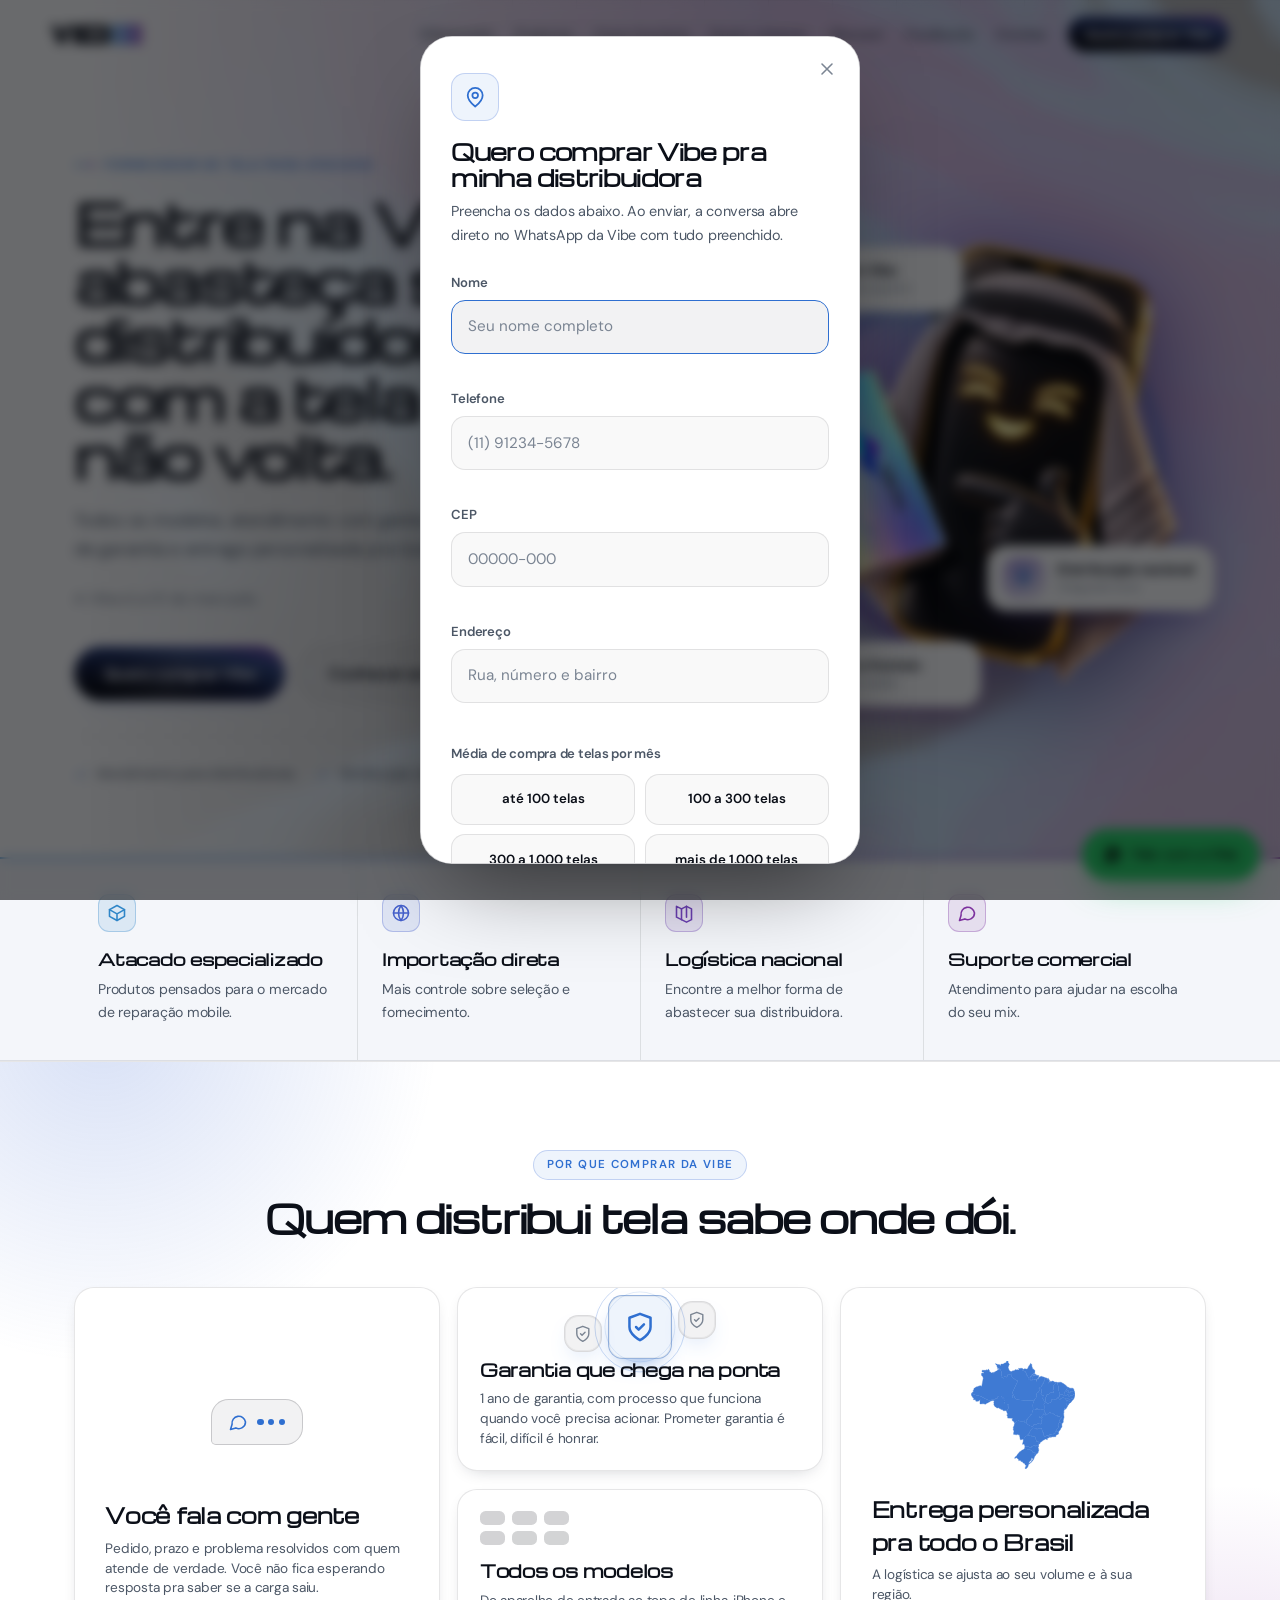
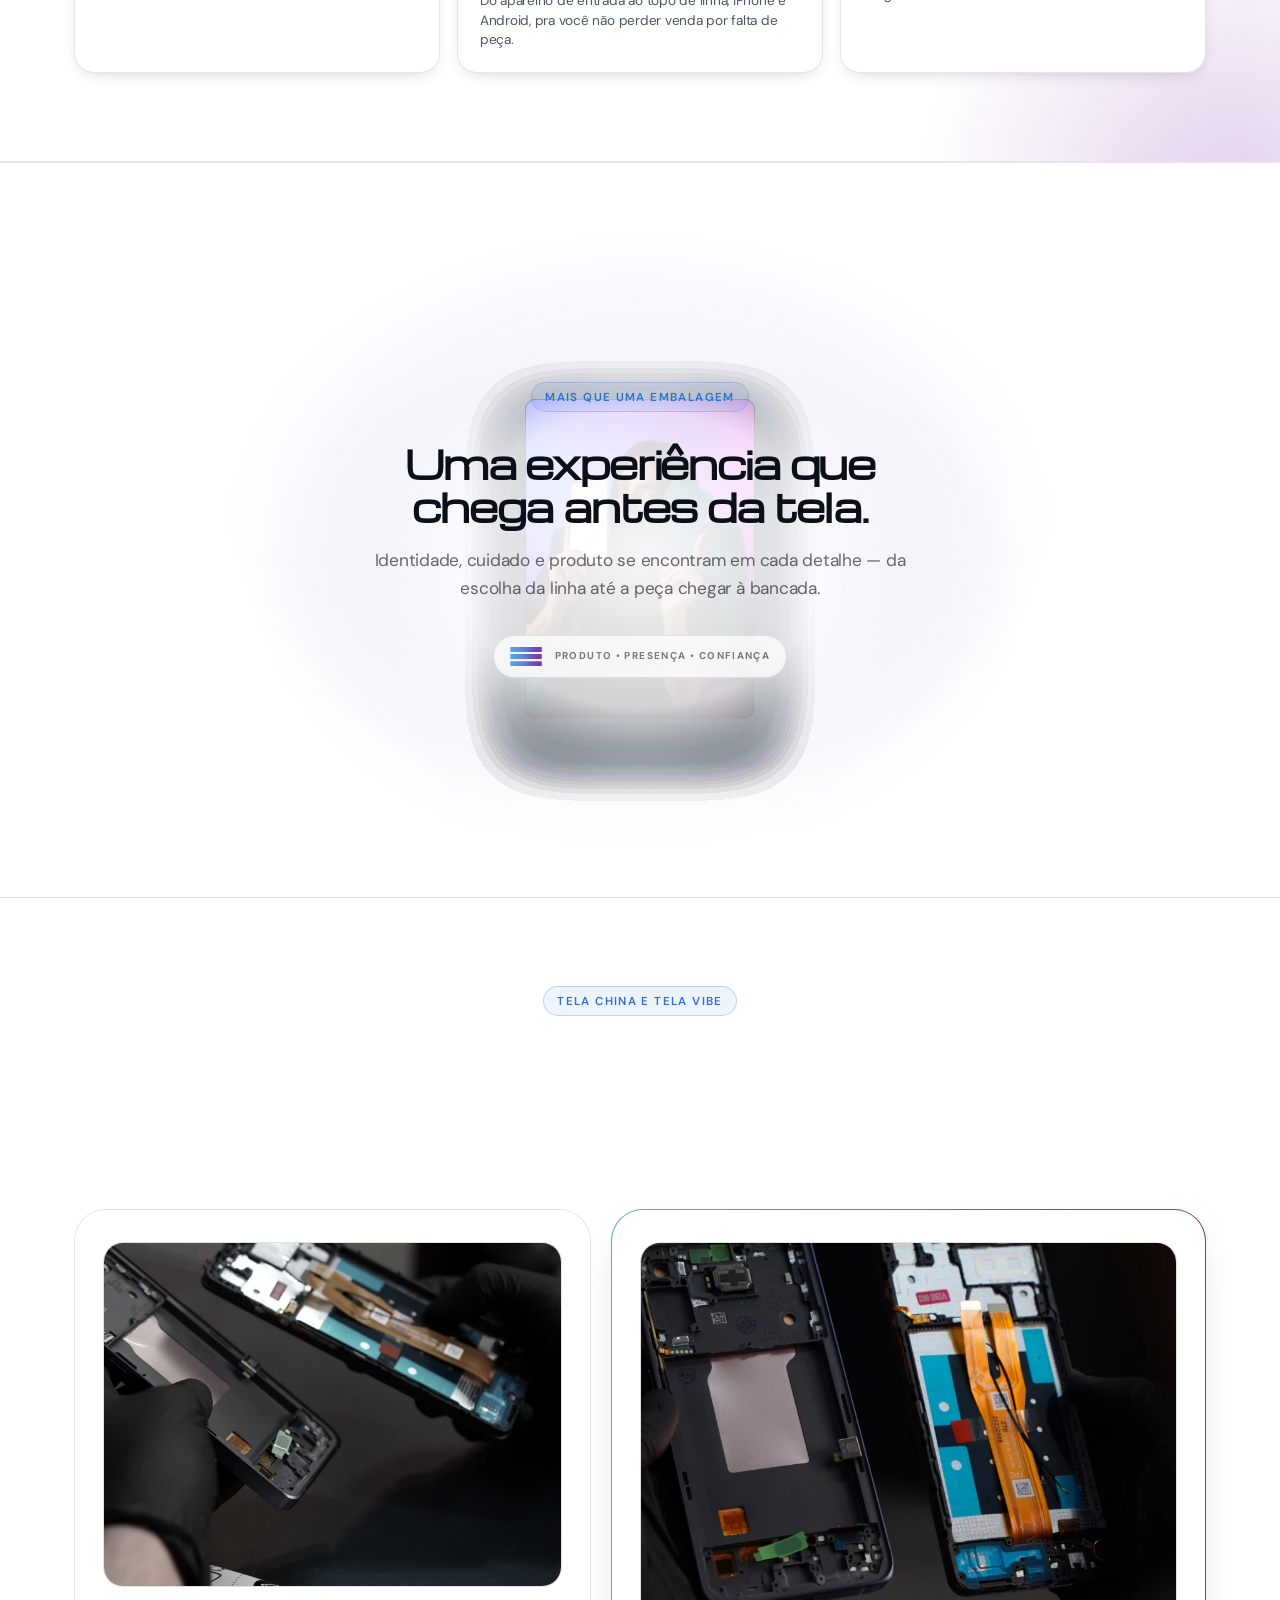
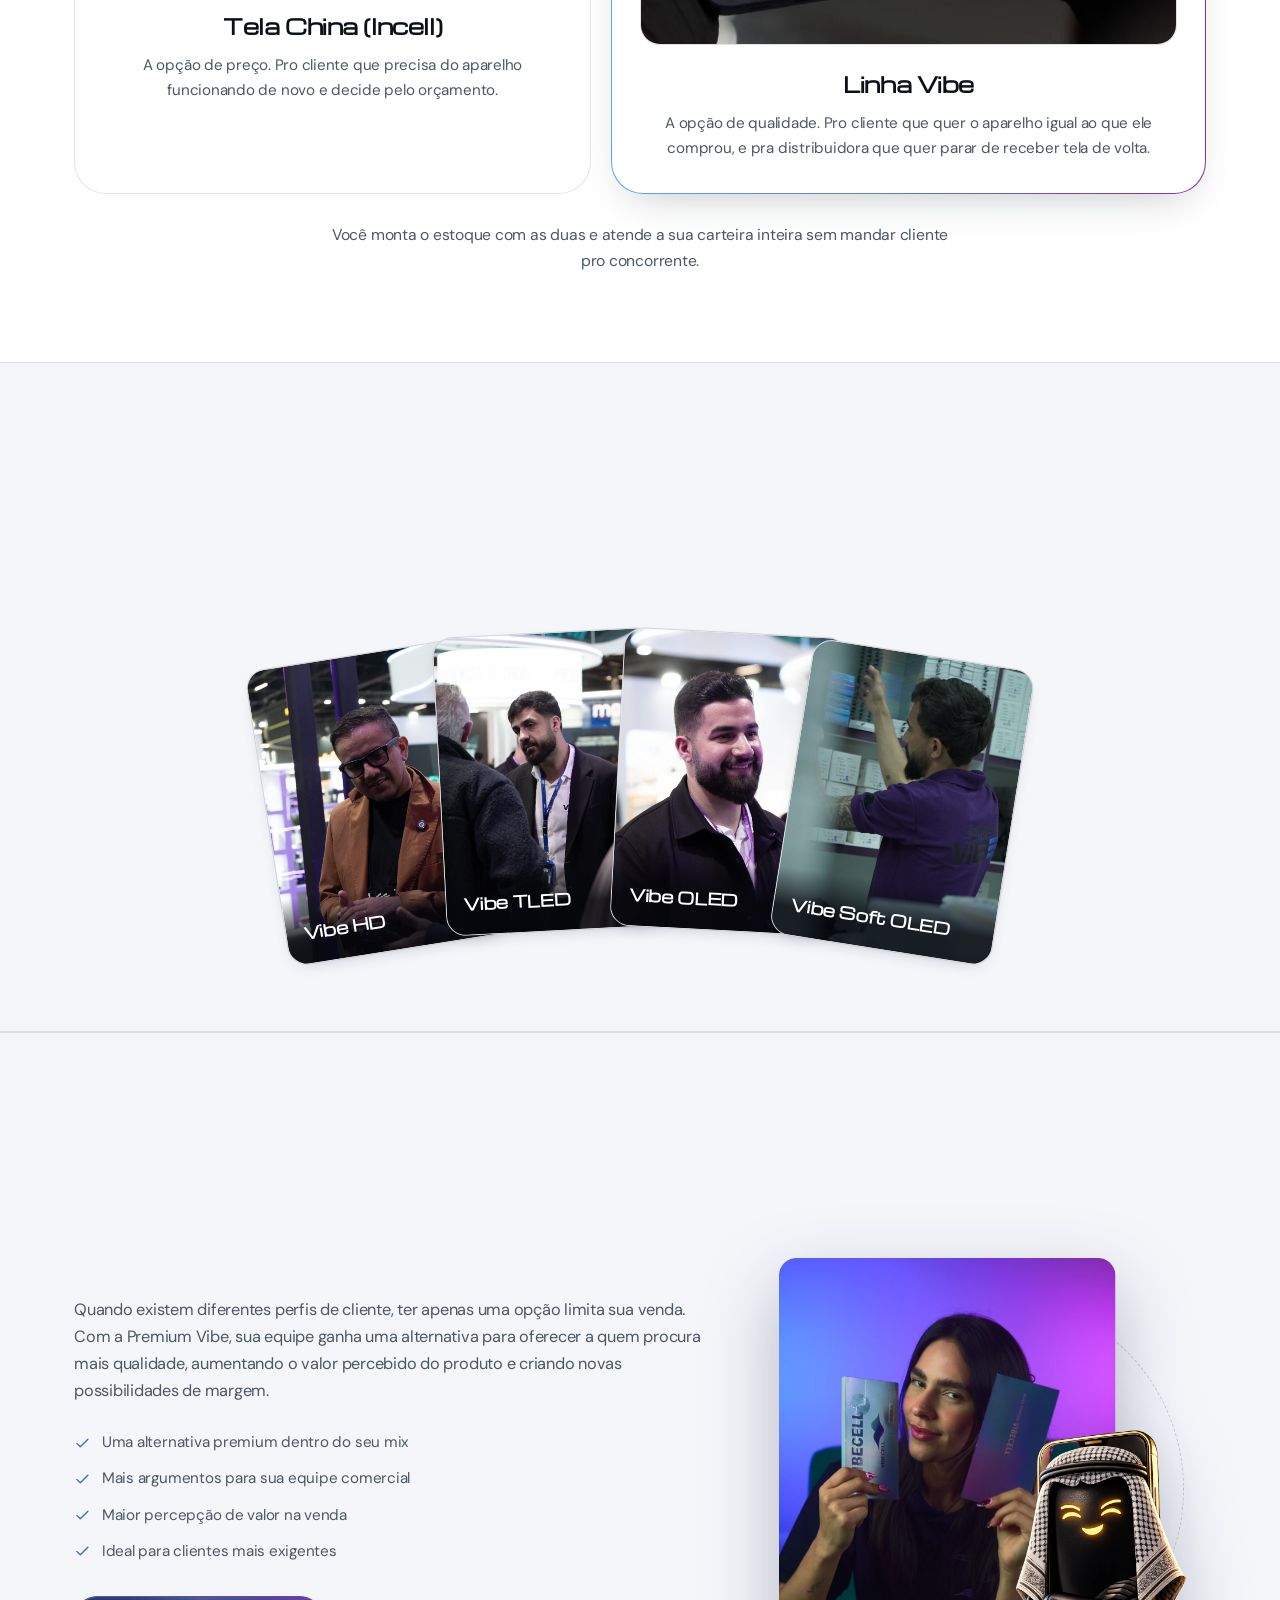
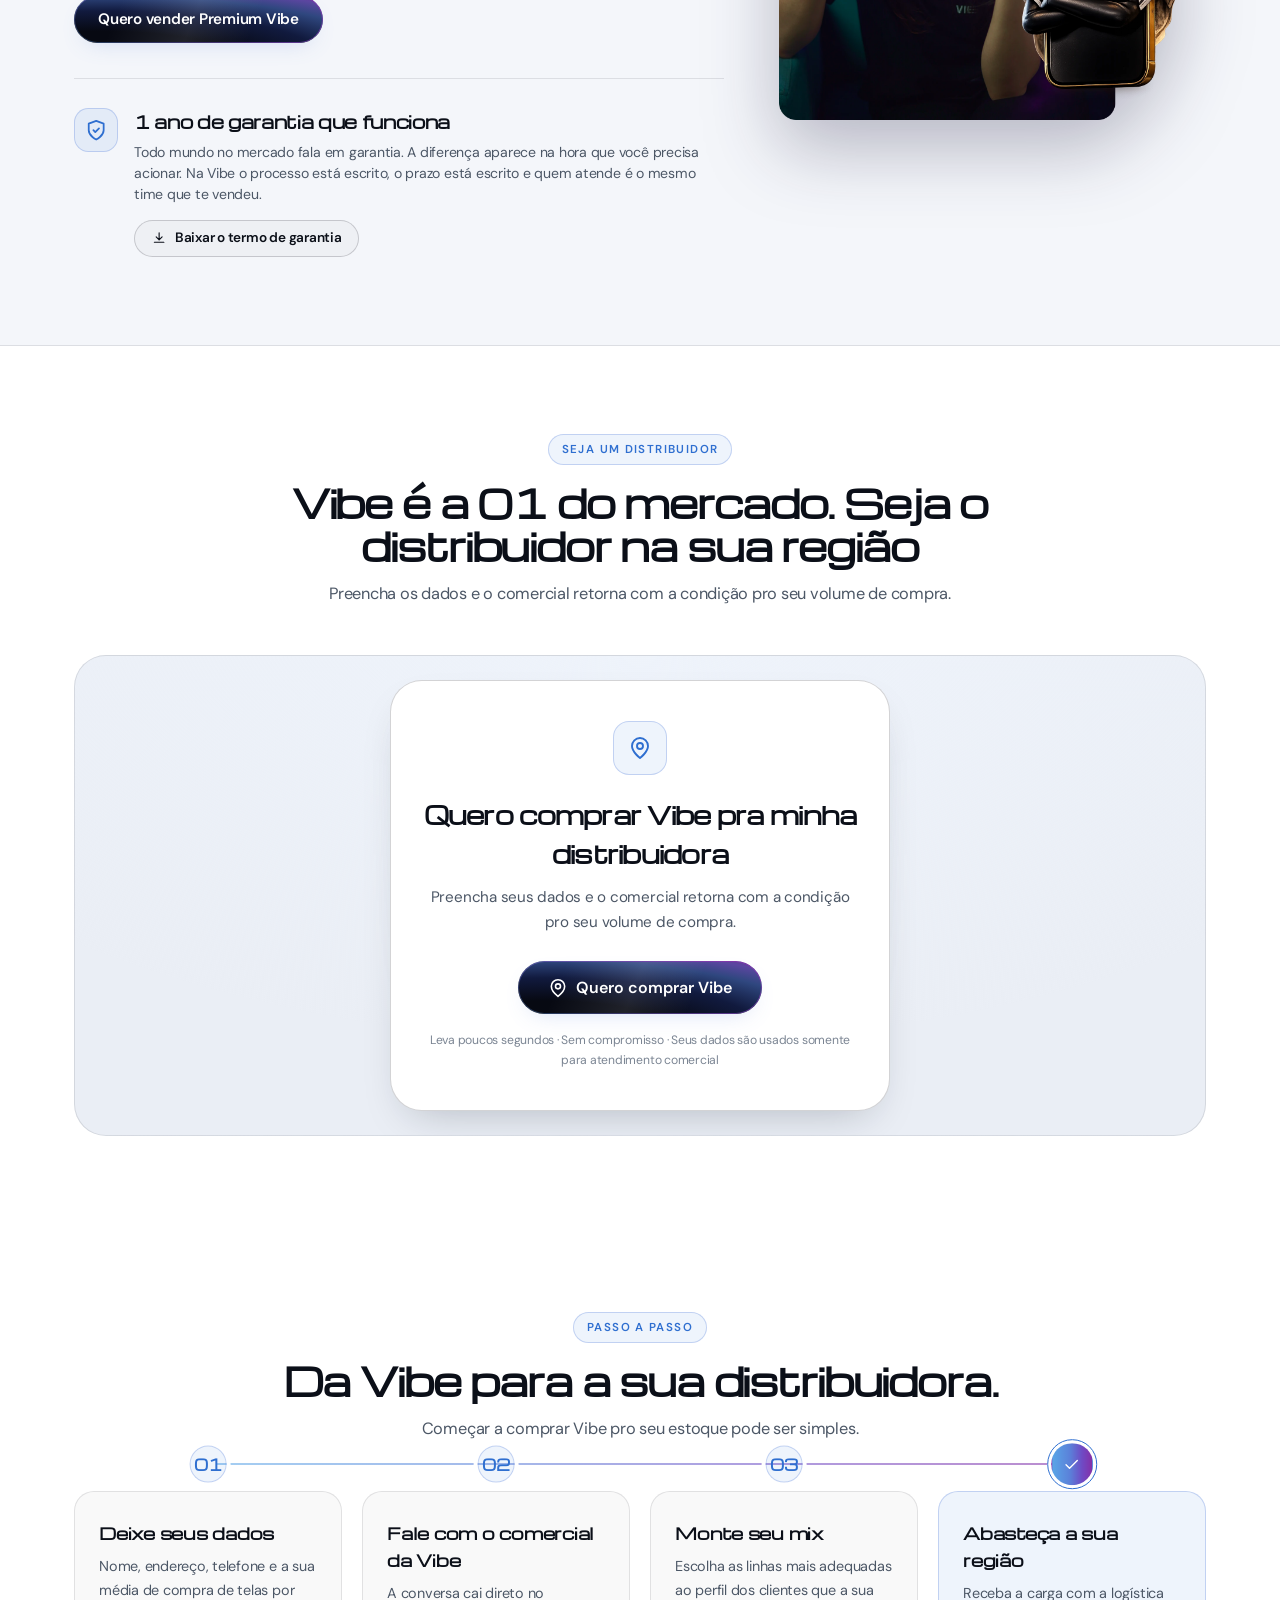
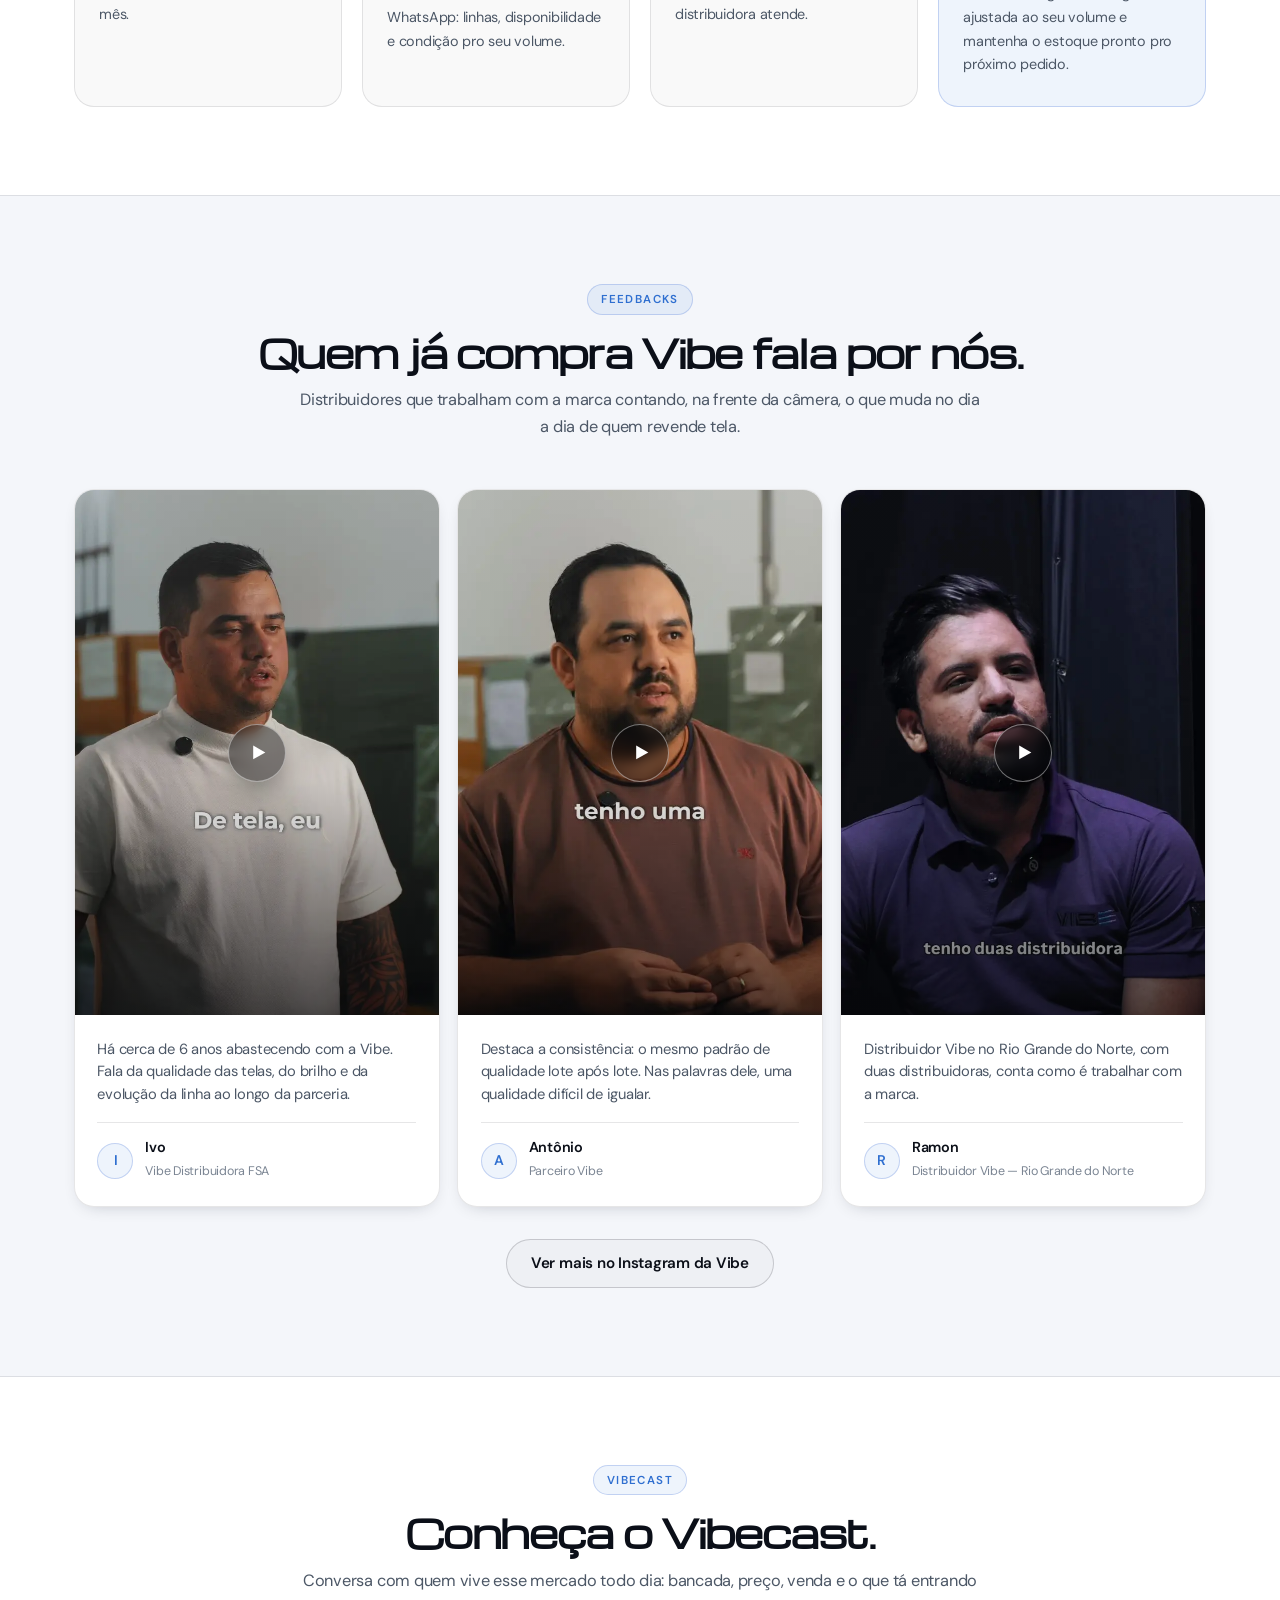
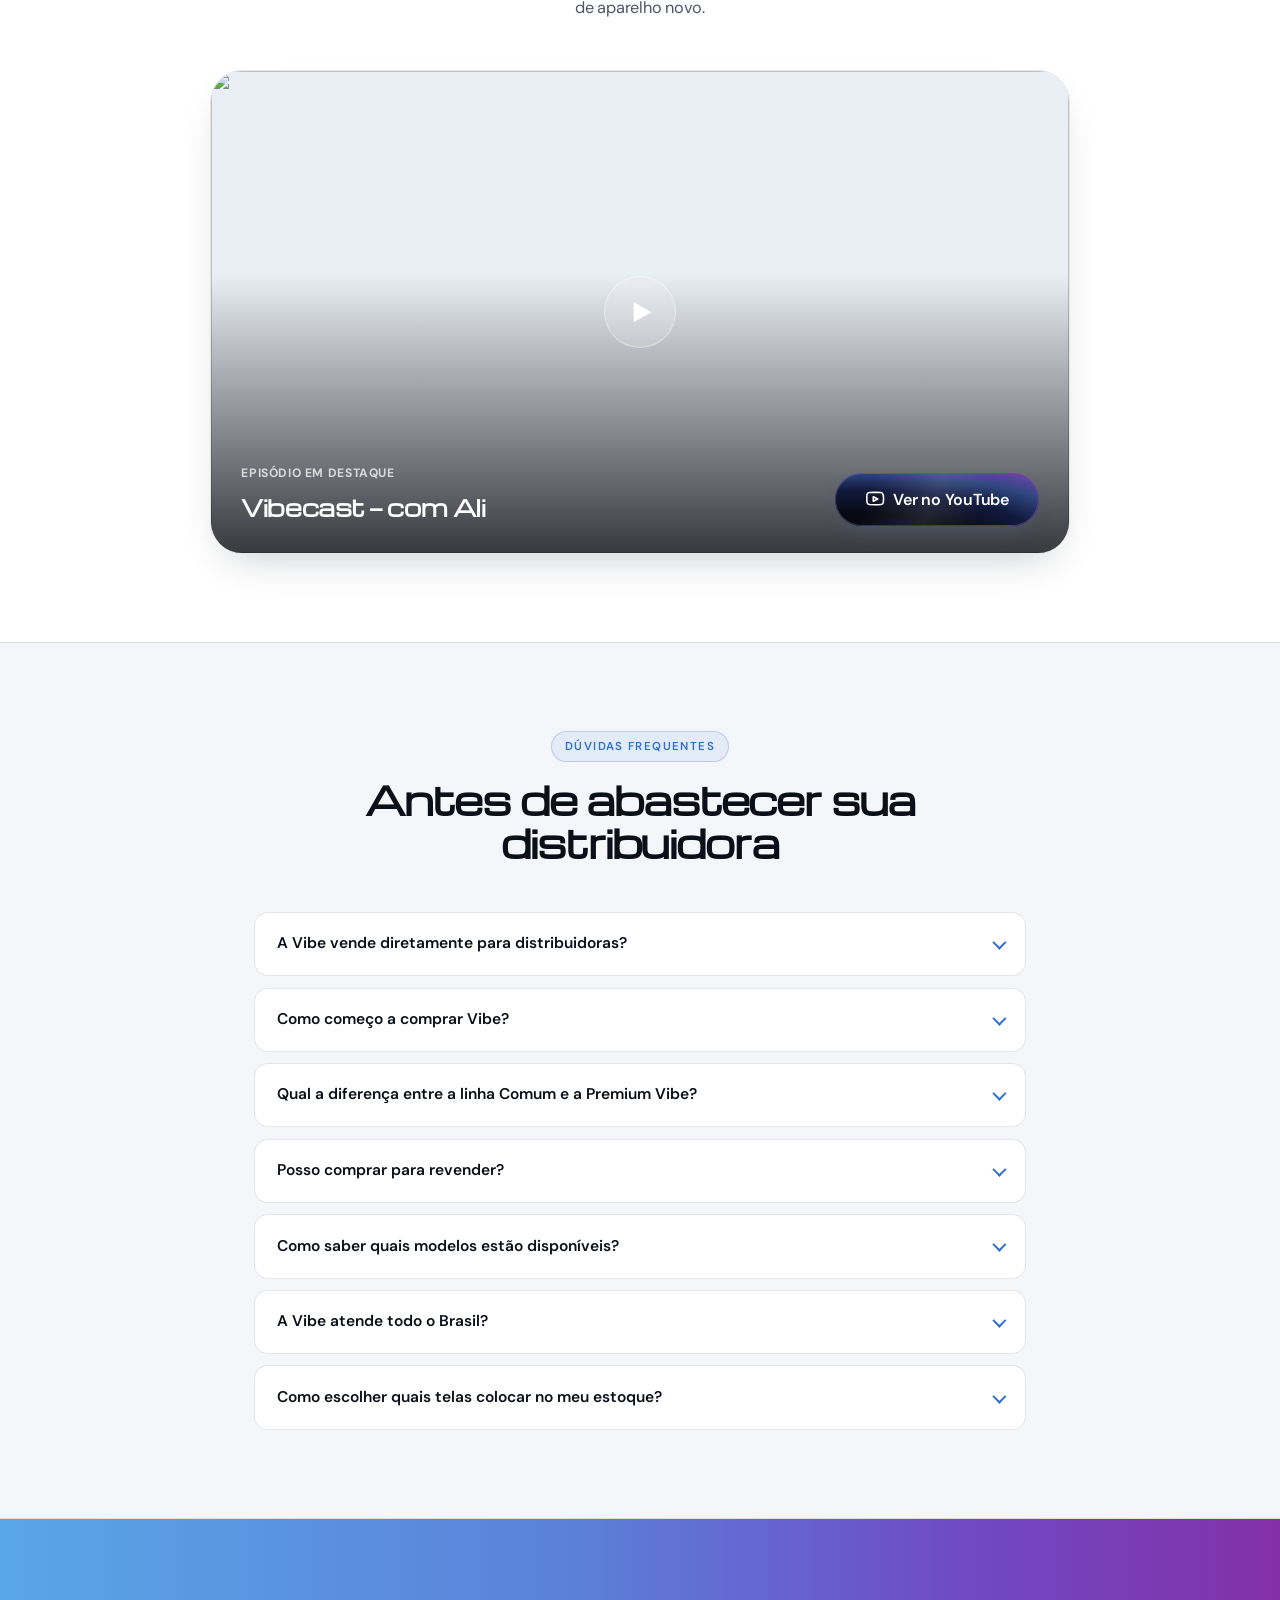
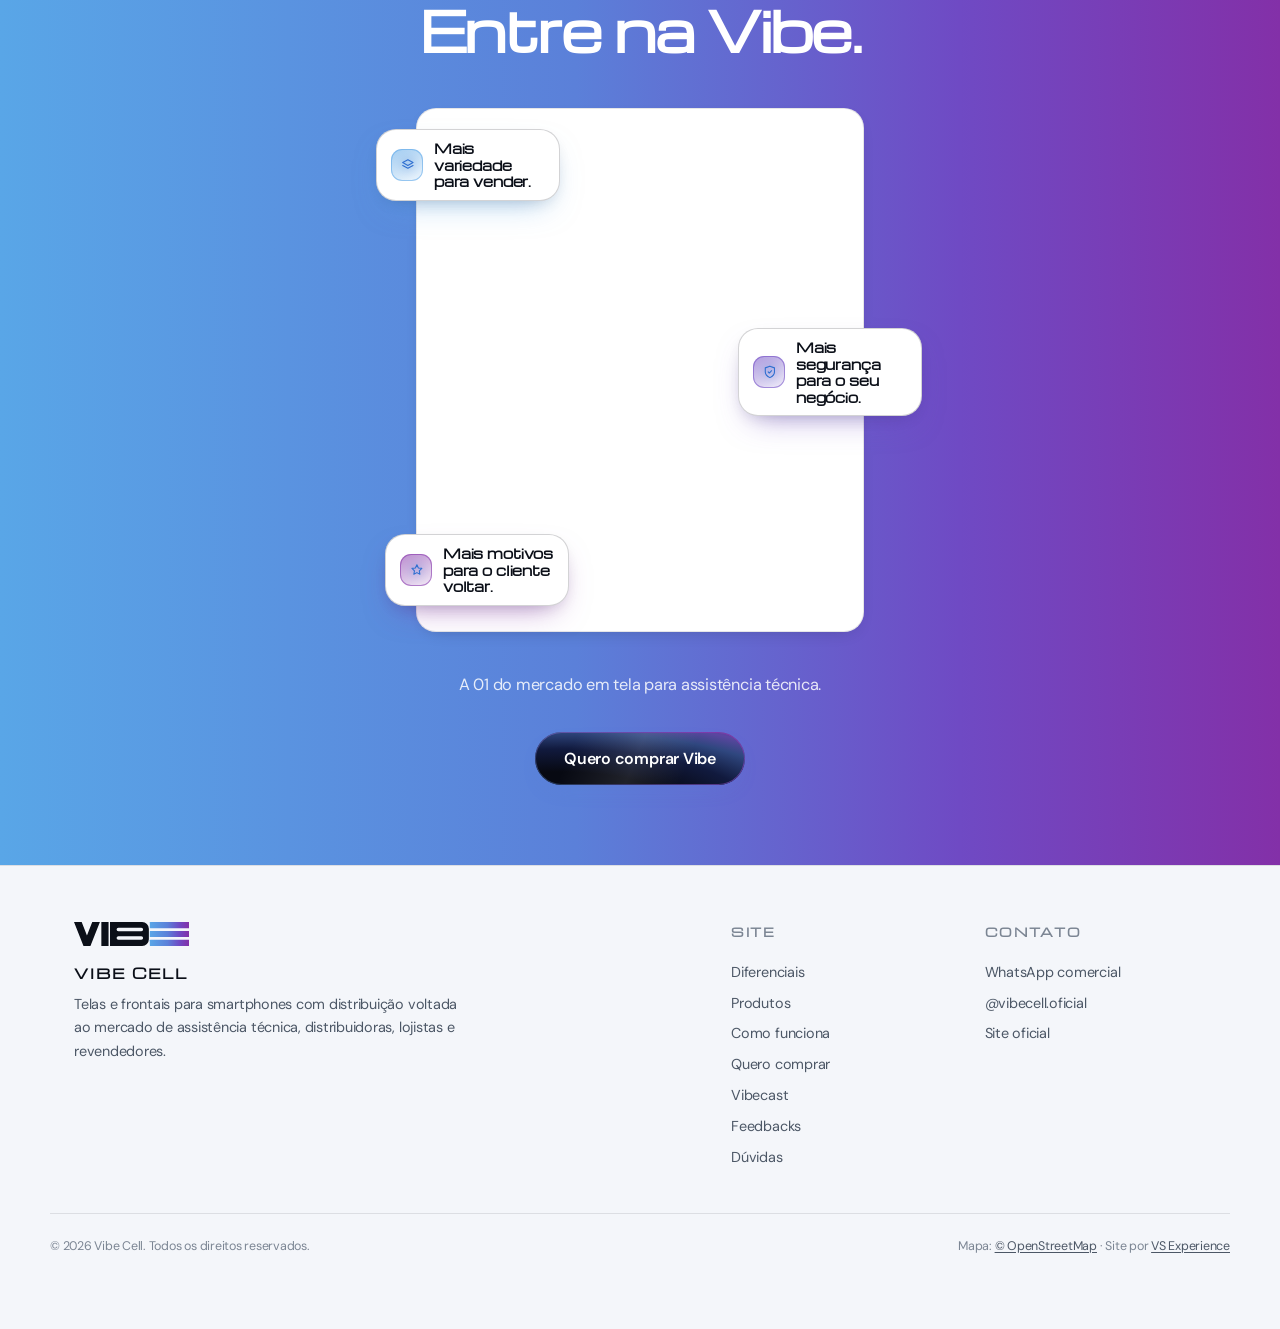
==== distribuidor.html @ b862d8e8 "Alteracoes well" ====
<!DOCTYPE html>
<html lang="pt-BR" data-persona="distribuidor">
<head>
<meta charset="UTF-8">
<meta name="viewport" content="width=device-width, initial-scale=1">
<title>Vibe Cell — Telas no Atacado para Distribuidoras | Quero comprar Vibe</title>
<meta name="description" content="Compre telas e frontais Vibe pra sua distribuidora. Todos os modelos, 1 ano de garantia e entrega personalizada pra todo o Brasil.">
<meta name="theme-color" content="#ffffff">

<meta property="og:type" content="website">
<meta property="og:title" content="Vibe Cell — Telas no Atacado para Distribuidoras">
<meta property="og:description" content="Conheça as linhas Vibe e fale direto com o comercial pelo WhatsApp.">
<meta property="og:locale" content="pt_BR">

<link rel="preconnect" href="https://fonts.googleapis.com">
<link rel="preconnect" href="https://fonts.gstatic.com" crossorigin>
<link href="https://fonts.googleapis.com/css2?family=Michroma&family=DM+Sans:wght@400;500;600;700&display=swap" rel="stylesheet">
<link rel="stylesheet" href="assets/css/style.css">
<link rel="icon" href="data:image/svg+xml,<svg xmlns='http://www.w3.org/2000/svg' viewBox='0 0 100 100'><defs><linearGradient id='g' x1='0' y1='0' x2='1' y2='0'><stop offset='0' stop-color='%2359A6E7'/><stop offset='.45' stop-color='%235B80D9'/><stop offset='1' stop-color='%238330A8'/></linearGradient></defs><rect width='100' height='100' rx='22' fill='%23050609'/><g fill='url(%23g)'><rect x='18' y='24' width='64' height='14' rx='1.5'/><rect x='18' y='43' width='64' height='14' rx='1.5'/><rect x='18' y='62' width='64' height='14' rx='1.5'/></g></svg>">
</head>
<body>

<div id="progresso" aria-hidden="true"></div>

<!-- ============ ÍCONES + DEGRADÊ DA MARCA (sprite SVG) ============ -->
<svg xmlns="http://www.w3.org/2000/svg" style="position:absolute;width:0;height:0;overflow:hidden" aria-hidden="true">
  <defs>
    <!-- Degradê oficial VIBE, extraído da logo -->
    <linearGradient id="g-vibe" x1="0" y1="0" x2="1" y2="0">
      <stop offset="0"    stop-color="#59A6E7"/>
      <stop offset=".45"  stop-color="#5B80D9"/>
      <stop offset=".75"  stop-color="#6F4AC4"/>
      <stop offset="1"    stop-color="#8330A8"/>
    </linearGradient>
  </defs>

  <!-- ============================================================
       LOGO VIBE — traçada a partir das medidas do arquivo original.
       Altura de caixa alta = 100. V=108 · I=30 · B=162 · E=164,
       vãos de 6/6/4. Barras: 26 de altura, 11 de vão.
       As letras usam currentColor (troca com o tema); as barras,
       o degradê da marca.
       ============================================================ -->
  <symbol id="logo-vibe" viewBox="0 0 480 100">
    <!-- V -->
    <path fill="currentColor" d="M0 0H32L54 56L76 0H108L68.5 100H39.5Z"/>
    <!-- I -->
    <rect fill="currentColor" x="114" width="30" height="100"/>
    <!-- B: cantos arredondados à direita + dois vazados em pílula -->
    <path fill="currentColor" fill-rule="evenodd" d="M150 0H284A28 28 0 0 1 312 28V72A28 28 0 0 1 284 100H150ZM185 24H280.5A7.5 7.5 0 0 1 280.5 39H185A7.5 7.5 0 0 1 185 24ZM185 59H280.5A7.5 7.5 0 0 1 280.5 74H185A7.5 7.5 0 0 1 185 59Z"/>
    <!-- E: as três barras -->
    <g fill="url(#g-vibe)">
      <rect x="316" y="0"  width="164" height="26" rx="2"/>
      <rect x="316" y="37" width="164" height="26" rx="2"/>
      <rect x="316" y="74" width="164" height="26" rx="2"/>
    </g>
  </symbol>

  <!-- As 3 barras sozinhas, para usar como símbolo da marca -->
  <symbol id="barras" viewBox="0 0 164 100">
    <rect y="0"  width="164" height="26" rx="2" fill="url(#g-vibe)"/>
    <rect y="37" width="164" height="26" rx="2" fill="url(#g-vibe)"/>
    <rect y="74" width="164" height="26" rx="2" fill="url(#g-vibe)"/>
  </symbol>
  <symbol id="i-check" viewBox="0 0 24 24"><path d="M20 6 9 17l-5-5"/></symbol>
  <symbol id="i-shield" viewBox="0 0 24 24"><path d="M12 22s8-4 8-10V5l-8-3-8 3v7c0 6 8 10 8 10z"/><path d="m9 12 2 2 4-4"/></symbol>
  <symbol id="i-camadas" viewBox="0 0 24 24"><path d="m12 3 9 5-9 5-9-5z"/><path d="m3 13 9 5 9-5"/></symbol>
  <symbol id="i-tag" viewBox="0 0 24 24"><path d="M20.6 13.4 12 22l-9-9V3h10l7.6 7.6a2 2 0 0 1 0 2.8z"/><circle cx="7.5" cy="7.5" r="1.5"/></symbol>
  <symbol id="i-pin" viewBox="0 0 24 24"><path d="M20 10c0 6-8 12-8 12s-8-6-8-12a8 8 0 0 1 16 0z"/><circle cx="12" cy="10" r="3"/></symbol>
  <symbol id="i-chat" viewBox="0 0 24 24"><path d="M21 12a8 8 0 0 1-11.6 7.1L3 21l1.9-6.4A8 8 0 1 1 21 12z"/></symbol>
  <symbol id="i-box" viewBox="0 0 24 24"><path d="M21 8 12 3 3 8v8l9 5 9-5z"/><path d="m3 8 9 5 9-5M12 13v8"/></symbol>
  <symbol id="i-globo" viewBox="0 0 24 24"><circle cx="12" cy="12" r="9"/><path d="M3 12h18"/><path d="M12 3a15 15 0 0 1 0 18a15 15 0 0 1 0-18z"/></symbol>
  <symbol id="i-clock" viewBox="0 0 24 24"><circle cx="12" cy="12" r="9"/><path d="M12 7v5l3 2"/></symbol>
  <symbol id="i-display" viewBox="0 0 24 24"><rect x="6" y="2" width="12" height="20" rx="2.5"/><path d="M11 18.5h2"/></symbol>
  <symbol id="i-brilho" viewBox="0 0 24 24"><circle cx="12" cy="12" r="4"/><path d="M12 2v3M12 19v3M2 12h3M19 12h3M4.9 4.9l2.1 2.1M17 17l2.1 2.1M19.1 4.9 17 7M7 17l-2.1 2.1"/></symbol>
  <symbol id="i-ferramenta" viewBox="0 0 24 24"><path d="M14.5 5.5a4 4 0 0 0 5.2 5.2L21 9.5 14.5 3 13.3 4.3a4 4 0 0 0 1.2 1.2z"/><path d="m13 9-9 9 2 2 9-9"/></symbol>
  <symbol id="i-loja" viewBox="0 0 24 24"><path d="M4 9h16v11H4z"/><path d="M3 9l1.5-5h15L21 9"/><path d="M9 20v-6h6v6"/></symbol>
  <symbol id="i-whats" viewBox="0 0 24 24" fill="currentColor" stroke="none"><path d="M12.04 2A9.9 9.9 0 0 0 2.1 11.9c0 1.75.46 3.45 1.32 4.95L2 22l5.3-1.38a9.9 9.9 0 0 0 4.74 1.2h.01a9.9 9.9 0 0 0 9.94-9.9A9.9 9.9 0 0 0 12.04 2zm5.8 14.06c-.24.68-1.4 1.3-1.94 1.34-.5.05-.98.23-3.3-.7-2.78-1.1-4.54-3.95-4.68-4.14-.13-.19-1.12-1.5-1.12-2.85s.7-2.02.95-2.3c.25-.27.55-.34.73-.34l.52.01c.17 0 .4-.06.62.48l.85 2.07c.07.15.12.32.02.5l-.3.5c-.1.13-.21.28-.09.5.12.21.54.9 1.17 1.45.8.72 1.48.94 1.69 1.05.21.1.34.09.46-.06l.66-.77c.15-.19.3-.15.5-.09l1.98.94c.21.1.36.15.42.24.06.09.06.53-.18 1.2z"/></symbol>
  <symbol id="i-rota" viewBox="0 0 24 24"><path d="M9 20 3 17V4l6 3 6-3 6 3v13l-6 3-6-3z"/><path d="M9 7v13M15 4v13"/></symbol>
  <symbol id="i-lock" viewBox="0 0 24 24"><rect x="4" y="10" width="16" height="11" rx="2"/><path d="M8 10V7a4 4 0 0 1 8 0v3"/></symbol>
  <symbol id="i-busca" viewBox="0 0 24 24"><circle cx="11" cy="11" r="7"/><path d="m20 20-3.5-3.5"/></symbol>
  <symbol id="i-x" viewBox="0 0 24 24"><path d="M18 6 6 18M6 6l12 12"/></symbol>
  <symbol id="i-seta" viewBox="0 0 24 24"><path d="M5 12h14M13 6l6 6-6 6"/></symbol>
  <symbol id="i-menu" viewBox="0 0 24 24"><path d="M4 7h16M4 12h16M4 17h16"/></symbol>
  <symbol id="i-star" viewBox="0 0 24 24"><path d="m12 3 2.6 5.6 6 .8-4.4 4.2 1.1 6L12 16.8 6.7 19.6l1.1-6L3.4 9.4l6-.8z"/></symbol>
  <symbol id="i-download" viewBox="0 0 24 24"><path d="M12 3v12m0 0 5-5m-5 5-5-5"/><path d="M4 19h16"/></symbol>
  <symbol id="i-play" viewBox="0 0 24 24"><path d="M6 4l14 8-14 8V4z"/></symbol>
  <symbol id="i-youtube" viewBox="0 0 24 24"><path d="M21.6 7.2s-.2-1.5-.8-2.1c-.8-.8-1.7-.8-2.1-.9C15.9 4 12 4 12 4h0s-3.9 0-6.7.2c-.4 0-1.3.1-2.1.9-.6.6-.8 2.1-.8 2.1S2.2 9 2.2 10.7v1.4c0 1.7.2 3.5.2 3.5s.2 1.5.8 2.1c.8.8 1.8.8 2.3.9 1.6.1 6.9.2 6.9.2h0s3.9 0 6.7-.2c.4 0 1.3-.1 2.1-.9.6-.6.8-2.1.8-2.1s.2-1.8.2-3.5v-1.4c0-1.7-.2-3.5-.2-3.5z"/><path d="M9.9 14.7v-5.4l5.4 2.7-5.4 2.7z"/></symbol>
</svg>

<a href="#conteudo" class="skip-link">Ir para o conteúdo</a>

<!-- ============ HEADER ============ -->
<header id="hdr">
  <div class="hdr-in">
    <!-- A escolha de perfil acontece na porta de entrada (index.html); aqui
         o logo é o caminho de volta pra ela, pra quem entrou no lado errado. -->
    <a href="index.html" class="brand brand-voltar" aria-label="Vibe Cell — voltar para a escolha de perfil">
      <svg class="wm" aria-hidden="true"><use href="#logo-vibe"/></svg>
      <span class="brand-voltar-dica">
        <svg class="ico"><use href="#i-seta"/></svg>Trocar perfil
      </span>
    </a>

    <nav class="nav" id="nav" aria-label="Navegação principal">
      <a href="#solucao">Diferenciais</a>
      <a href="#produtos">Produtos</a>
      <a href="#como">Como funciona</a>
      <a href="#distribuidores">Quero comprar</a>
      <a href="#vibecast">Vibecast</a>
      <a href="#feedbacks">Feedbacks</a>
      <a href="#faq">Dúvidas</a>
      <a href="#distribuidores" class="btn btn-sm btn-primary">Quero comprar Vibe</a>
    </nav>

    <button class="menu-btn" id="menuBtn" aria-label="Abrir menu" aria-expanded="false" aria-controls="nav">
      <svg class="ico"><use href="#i-menu"/></svg>
    </button>
  </div>
</header>

<main id="conteudo">

  <!-- ============ HERO ============ -->
  <section class="hero" id="topo">
    <div class="hero-bg" aria-hidden="true"><canvas class="hero-shader" id="heroShader"></canvas><span class="grid-fx"></span><span class="hero-scrim"></span></div>
    <div class="wrap hero-in">
      <div class="hero-copy">
        <p class="eyebrow" data-c="hero.eyebrow"></p>
        <h1 class="h1" data-c="hero.titulo" data-html></h1>
        <p class="lead" data-c="hero.texto"></p>
        <p class="lead lead-2" data-c="hero.texto2"></p>
        <div class="hero-cta">
          <a href="#distribuidores" class="btn btn-primary btn-lg" data-c="hero.ctaPrimario"></a>
          <a href="#produtos" class="btn btn-ghost btn-lg" data-c="hero.ctaSecundario"></a>
        </div>
        <ul class="selos" id="heroSelos"></ul>
      </div>

      <div class="hero-art" aria-hidden="true">
        <span class="art-glow"></span>
        <span class="art-ring"></span>
        <span class="art-spark art-spark-1"></span>
        <span class="art-spark art-spark-2"></span>
        <div class="art-mascote-wrap">
          <img class="art-mascote" src="assets/img/mascote-vibecell.png" alt="" width="1180" height="1333" loading="eager" fetchpriority="high">
        </div>
        <div class="art-card art-float art-f1">
          <span class="art-float-ico"><svg class="ico"><use href="#i-brilho"/></svg></span>
          <span class="art-float-txt"><strong>Premium Vibe</strong><small>Experiência superior</small></span>
        </div>
        <div class="art-card art-float art-f2">
          <span class="art-float-ico"><svg class="ico"><use href="#i-pin"/></svg></span>
          <span class="art-float-txt"><strong>Distribuição nacional</strong><small>Chega até você</small></span>
        </div>
        <div class="art-card art-float art-f3">
          <span class="art-float-ico"><svg class="ico"><use href="#i-display"/></svg></span>
          <span class="art-float-txt"><strong>Telas e frontais</strong><small>Reparo mobile</small></span>
        </div>
      </div>
    </div>
  </section>

  <!-- ============ FAIXA DE AUTORIDADE ============ -->
  <section class="autoridade-band">
    <div class="wrap"><ul class="autoridade" id="autoridade"></ul></div>
  </section>

  <!-- ============ O PROBLEMA ============ -->
  <section class="sec" id="dores">
    <div class="wrap">
      <header class="sec-hd">
        <span class="kicker" data-c="dores.kicker"></span>
        <h2 class="h2" data-c="dores.titulo"></h2>
        <p class="sub" data-c="dores.texto"></p>
      </header>
      <div class="dores-cascata" id="doresGrid"></div>
      <div class="feature-tabs" id="featureTabs" hidden>
        <div class="feature-list" id="featureList" role="tablist" aria-label="Por que comprar da Vibe"></div>
        <div class="feature-preview" id="featurePreview" aria-hidden="true"></div>
      </div>
    </div>
  </section>

  <!-- ============ A SOLUÇÃO ============ -->
  <section class="sec sec-bento" id="solucao">
    <div class="wrap">
      <header class="sec-hd">
        <span class="kicker" data-c="beneficios.kicker"></span>
        <h2 class="h2" data-c="beneficios.titulo"></h2>
        <p class="sub" data-c="beneficios.texto"></p>
      </header>
      <div class="cards" id="benefGrid"></div>
    </div>
  </section>

  <!-- ============ EXPERIÊNCIA VISUAL DA MARCA ============ -->
  <section class="brand-stream" aria-labelledby="brandStreamTitle">
    <div class="brand-stream-stage" id="brandStream" aria-hidden="true"></div>
    <div class="brand-stream-shade" aria-hidden="true"></div>
    <div class="wrap brand-stream-content">
      <span class="kicker">Mais que uma embalagem</span>
      <h2 class="h2" id="brandStreamTitle">Uma experiência que chega antes da tela.</h2>
      <p>Identidade, cuidado e produto se encontram em cada detalhe — da escolha da linha até a peça chegar à bancada.</p>
      <div class="brand-stream-signature" aria-hidden="true">
        <svg><use href="#barras"/></svg>
        <span>produto • presença • confiança</span>
      </div>
    </div>
    <p class="sr-only">Imagens da equipe apresentando telas e embalagens Vibe Cell.</p>
  </section>

  <!-- ============ PORTFÓLIO ============ -->
  <section class="sec" id="produtos">
    <div class="wrap">
      <header class="sec-hd">
        <span class="kicker" data-c="portfolio.kicker"></span>
        <h2 class="h2" data-c="portfolio.titulo"></h2>
        <p class="sub" data-c="portfolio.texto"></p>
      </header>
      <div class="linhas" id="linhas"></div>
      <div class="split-china" id="splitChina" hidden>
        <article class="split-col" id="splitColA">
          <div class="split-foto"><img alt=""></div>
          <h3></h3>
          <p></p>
        </article>
        <article class="split-col split-col-vibe" id="splitColB">
          <div class="split-foto"><img alt=""></div>
          <h3></h3>
          <p></p>
        </article>
      </div>
      <p class="split-fechamento" id="splitFechamento" hidden></p>
    </div>
  </section>

  <!-- ============ LINHAS DE TELA (leque de cards) ============ -->
  <section class="sec sec-alt" id="linhas-tela">
    <div class="wrap">
      <header class="sec-hd">
        <span class="kicker">Linhas de tela</span>
        <h2 class="h2">Uma linha pra cada tipo de serviço.</h2>
      </header>
      <div class="fan-linhas" id="fanLinhas">
        <article class="fan-card" tabindex="0">
          <div class="fan-card-foto">
            <img src="assets/img/dist-influencer.webp" alt="" loading="lazy">
            <div class="fan-card-overlay">
              <h3>Vibe HD</h3>
              <p>A porta de entrada da linha Vibe, pro serviço que precisa caber no orçamento.</p>
            </div>
          </div>
        </article>
        <article class="fan-card" tabindex="0">
          <div class="fan-card-foto">
            <img src="assets/img/dist-ceo-cliente.webp" alt="" loading="lazy">
            <div class="fan-card-overlay">
              <h3>Vibe TLED</h3>
              <p>Borda fina e brilho alto por um preço de meio de linha.</p>
            </div>
          </div>
        </article>
        <article class="fan-card" tabindex="0">
          <div class="fan-card-foto">
            <img src="assets/img/dist-equipe.webp" alt="" loading="lazy">
            <div class="fan-card-overlay">
              <h3>Vibe OLED</h3>
              <p>Imagem de topo, pro cliente que percebe diferença de cor e de preto.</p>
            </div>
          </div>
        </article>
        <article class="fan-card" tabindex="0">
          <div class="fan-card-foto">
            <img src="assets/img/dist-estoque.webp" alt="" loading="lazy">
            <div class="fan-card-overlay">
              <h3>Vibe Soft OLED</h3>
              <p>O melhor da linha, com o acabamento e o comportamento mais perto do painel de fábrica.</p>
            </div>
          </div>
        </article>
      </div>
    </div>
  </section>

  <!-- ============ DESTAQUE / PREMIUM VIBE ============ -->
  <section class="sec sec-alt" id="premium">
    <div class="wrap prog-in">
      <div class="prog-copy">
        <span class="kicker" data-c="destaque.kicker"></span>
        <h2 class="h2" data-c="destaque.titulo"></h2>
        <p class="sub" data-c="destaque.texto"></p>
        <ul class="tick-list" id="progList"></ul>
        <a href="#" class="btn btn-primary" data-wa-marca data-c="destaque.cta"></a>

        <div class="garantia-inline">
          <span class="garantia-inline-ico"><svg class="ico"><use href="#i-shield"/></svg></span>
          <div class="garantia-inline-body">
            <h3 data-c="destaque.garantiaTitulo"></h3>
            <p data-c="destaque.garantiaTexto"></p>
            <a href="#" class="btn btn-ghost btn-sm" id="garantiaBtn" download>
              <svg class="ico"><use href="#i-download"/></svg>
              <span data-c="destaque.garantiaCta"></span>
            </a>
          </div>
        </div>
      </div>
      <div class="prog-art">
        <div class="prog-image-wrap">
          <img class="prog-image" src="assets/img/premium-vibe.webp"
               alt="Apresentadora Vibe exibindo as linhas de telas ao lado do mascote da marca"
               width="1436" height="1580" loading="lazy">
        </div>
        <div class="prog-ring" aria-hidden="true"></div>
      </div>
    </div>
  </section>

  <!-- ============ COMO FUNCIONA ============ -->
  <!-- ============ DISTRIBUIDORES: mapa (técnico) / seja um distribuidor (distribuidor) ============ -->
  <section class="sec" id="distribuidores">
    <div class="wrap">
      <header class="sec-hd">
        <span class="kicker" data-c="mapa.kicker"></span>
        <h2 class="h2" data-c="mapa.titulo"></h2>
        <p class="sub" data-c="mapa.texto"></p>
      </header>

      <!-- Técnico: estado bloqueado -->
      <div class="gate" id="gate">
        <div class="gate-preview" aria-hidden="true">
          <span class="gate-dot" style="--x:38%;--y:62%"></span>
          <span class="gate-dot" style="--x:52%;--y:44%"></span>
          <span class="gate-dot" style="--x:63%;--y:70%"></span>
          <span class="gate-dot" style="--x:44%;--y:28%"></span>
          <span class="gate-dot" style="--x:71%;--y:35%"></span>
          <span class="gate-dot" style="--x:29%;--y:48%"></span>
        </div>
        <div class="gate-card">
          <span class="gate-ico"><svg class="ico"><use href="#i-pin"/></svg></span>
          <h3 data-c="gate.titulo"></h3>
          <p data-c="gate.texto"></p>
          <button type="button" class="btn btn-primary btn-lg" id="gateBtn">
            <svg class="ico"><use href="#i-pin"/></svg> <span data-c="gate.botao"></span>
          </button>
          <small class="gate-note" data-c="gate.micro"></small>
        </div>
      </div>

      <!-- Técnico: estado liberado -->
      <div class="mapzone" id="mapzone" hidden>
        <div class="mapzone-bar">
          <p class="olamsg" id="olaMsg"></p>
          <div class="filtros">
            <label class="campo-busca">
              <svg class="ico"><use href="#i-busca"/></svg>
              <input type="search" id="buscaDist" placeholder="Buscar por cidade, estado ou distribuidor" aria-label="Buscar distribuidor">
            </label>
            <select id="filtroRegiao" aria-label="Filtrar por região">
              <option value="">Todas as regiões</option>
              <option>Norte</option><option>Nordeste</option><option>Centro-Oeste</option><option>Sudeste</option><option>Sul</option>
            </select>
            <button type="button" class="btn btn-ghost btn-sm" id="btnPerto">
              <svg class="ico"><use href="#i-pin"/></svg> Perto de mim
            </button>
          </div>
        </div>

        <div class="mapzone-grid">
          <div class="lista" id="listaDist" aria-live="polite"></div>
          <div class="mapa-box">
            <div id="mapa" role="application" aria-label="Mapa dos distribuidores Vibe"></div>
          </div>
        </div>
      </div>

      <!-- Distribuidor: teaser que abre o popup com o formulário -->
      <div class="gate gate-simples" id="distGate" hidden>
        <div class="gate-card">
          <span class="gate-ico"><svg class="ico"><use href="#i-pin"/></svg></span>
          <h3 data-c="distGate.titulo"></h3>
          <p data-c="distGate.texto"></p>
          <button type="button" class="btn btn-primary btn-lg" id="distGateBtn">
            <svg class="ico"><use href="#i-pin"/></svg> <span data-c="distGate.botao"></span>
          </button>
          <small class="gate-note" data-c="distGate.micro"></small>
        </div>
      </div>

      <div class="form-ok" id="distribuidorOk" hidden>
        <span class="gate-ico"><svg class="ico"><use href="#i-check"/></svg></span>
        <h3>Recebemos seus dados.</h3>
        <p>Abrimos a conversa no WhatsApp da Vibe com tudo preenchido — é só enviar. Se a aba não abriu, o comercial retorna por aqui mesmo.</p>
      </div>
    </div>
  </section>

  <!-- ============ PROVA SOCIAL (só aparece com depoimentos reais) ============ -->
  <section class="sec sec-alt" id="secProva" hidden>
    <div class="wrap">
      <header class="sec-hd">
        <span class="kicker" data-c="prova.kicker"></span>
        <h2 class="h2" data-c="prova.titulo"></h2>
      </header>
      <div class="depo-grid" id="depoGrid"></div>
    </div>
  </section>

  <!-- ============ COMO FUNCIONA ============ -->
  <section class="sec" id="como">
    <div class="wrap">
      <header class="sec-hd">
        <span class="kicker" data-c="passos.kicker"></span>
        <h2 class="h2" data-c="passos.titulo"></h2>
        <p class="sub" data-c="passos.texto"></p>
      </header>
      <ol class="steps" id="steps"></ol>
    </div>
  </section>

  <!-- ============ FEEDBACKS (reels reais do @vibecell.oficial) ============
       Os cards vêm de FEEDBACKS (data.js). A capa é local; o player do
       Instagram só carrega quando o visitante abre o vídeo. A seção fica
       escondida enquanto não houver nenhum feedback cadastrado.        -->
  <section class="sec sec-alt" id="feedbacks" hidden>
    <div class="wrap">
      <header class="sec-hd">
        <span class="kicker" data-c="feedbacks.kicker"></span>
        <h2 class="h2" data-c="feedbacks.titulo"></h2>
        <p class="sub" data-c="feedbacks.texto"></p>
      </header>
      <div class="reels" id="reelsGrid"></div>
      <div class="reels-pe">
        <a href="#" class="btn btn-ghost" data-instagram target="_blank" rel="noopener">
          Ver mais no Instagram da Vibe
        </a>
      </div>
    </div>
  </section>

  <!-- ============ VIBECAST ============ -->
  <section class="sec" id="vibecast">
    <div class="wrap">
      <header class="sec-hd">
        <span class="kicker">Vibecast</span>
        <h2 class="h2">Conheça o Vibecast.</h2>
        <p class="sub">Conversa com quem vive esse mercado todo dia: bancada, preço, venda e o que tá entrando de aparelho novo.</p>
      </header>

      <a class="vibecast-card" id="vibecastCard" target="_blank" rel="noopener" aria-label="Assistir ao Vibecast no YouTube (abre em nova aba)">
        <div class="vibecast-thumb">
          <img id="vibecastThumb" alt="" loading="lazy">
          <span class="vibecast-play" aria-hidden="true"><svg class="ico"><use href="#i-play"/></svg></span>
        </div>
        <div class="vibecast-info">
          <div class="vibecast-info-txt">
            <span class="vibecast-tag">Episódio em destaque</span>
            <h3 class="vibecast-titulo" id="vibecastTitulo">Vibecast — com Ali</h3>
          </div>
          <span class="btn btn-primary btn-lg vibecast-cta" aria-hidden="true">
            <svg class="ico"><use href="#i-youtube"/></svg> Ver no YouTube
          </span>
        </div>
      </a>
    </div>
  </section>

  <!-- ============ FAQ ============ -->
  <section class="sec sec-alt" id="faq">
    <div class="wrap wrap-sm">
      <header class="sec-hd">
        <span class="kicker" data-c="faq.kicker"></span>
        <h2 class="h2" data-c="faq.titulo"></h2>
      </header>
      <div class="faq" id="faqList"></div>
    </div>
  </section>

  <!-- ============ CTA FINAL ============ -->
  <section class="cta-final" id="ctaFinal">
    <div class="wrap cta-in">
      <h2 class="h2" data-c="ctaFinal.titulo"></h2>
      <div class="cta-frame-mid">
        <div class="cta-frame-video-wrap">
          <div class="cta-frame-video">
            <video src="assets/video/vibevideo.mp4" muted loop playsinline autoplay preload="metadata"></video>
          </div>
          <ul class="cta-linhas" id="ctaLinhas"></ul>
        </div>
      </div>
      <p class="sub" data-c="ctaFinal.texto"></p>
      <div class="hero-cta">
        <a href="#distribuidores" class="btn btn-primary btn-lg" data-c="ctaFinal.botao"></a>
        <a href="#" class="btn btn-ghost btn-lg" id="ctaBotao2" data-wa-marca>
          <svg class="ico"><use href="#i-whats"/></svg> <span data-c="ctaFinal.botao2"></span>
        </a>
      </div>
    </div>
  </section>
</main>

<!-- ============ RODAPÉ ============ -->
<footer class="rodape">
  <div class="wrap rodape-in">
    <div class="rodape-brand">
      <a href="#topo" class="brand" aria-label="Vibe Cell, topo da página">
        <svg class="wm wm-lg" aria-hidden="true"><use href="#logo-vibe"/></svg>
      </a>
      <p class="rodape-nome">VIBE CELL</p>
      <p>Telas e frontais para smartphones com distribuição voltada ao mercado de assistência técnica, distribuidoras, lojistas e revendedores.</p>
    </div>
    <nav class="rodape-nav" aria-label="Rodapé">
      <div>
        <h4>Site</h4>
        <a href="#solucao">Diferenciais</a>
        <a href="#produtos">Produtos</a>
        <a href="#como">Como funciona</a>
        <a href="#distribuidores">Quero comprar</a>
        <a href="#vibecast">Vibecast</a>
        <a href="#feedbacks">Feedbacks</a>
        <a href="#faq">Dúvidas</a>
      </div>
      <div>
        <h4>Contato</h4>
        <a href="#" data-wa-marca>WhatsApp comercial</a>
        <a href="#" data-instagram target="_blank" rel="noopener">@vibecell.oficial</a>
        <a href="#" data-site target="_blank" rel="noopener">Site oficial</a>
      </div>
    </nav>
  </div>
  <div class="wrap rodape-fim">
    <small>© <span id="ano"></span> Vibe Cell. Todos os direitos reservados.</small>
    <small>Mapa: <a href="https://www.openstreetmap.org/copyright" target="_blank" rel="noopener">© OpenStreetMap</a> · Site por <a href="https://vsexperience.com.br" target="_blank" rel="noopener">VS Experience</a></small>
  </div>
</footer>

<!-- ============ BOTÃO FLUTUANTE WHATSAPP ============ -->
<a href="#" class="fab" data-wa-marca aria-label="Falar no WhatsApp">
  <svg class="ico"><use href="#i-whats"/></svg>
  <span>Fale com a Vibe</span>
</a>

<!-- ============ MINI POPUP DE CAPTURA ============ -->
<div class="modal" id="modal" hidden>
  <div class="modal-bd" data-fechar></div>
  <div class="modal-card" role="dialog" aria-modal="true" aria-labelledby="modalTit" aria-describedby="modalDesc">
    <button type="button" class="modal-x" data-fechar aria-label="Fechar">
      <svg class="ico"><use href="#i-x"/></svg>
    </button>

    <span class="modal-ico"><svg class="ico"><use href="#i-pin"/></svg></span>
    <h3 id="modalTit" data-c="modal.titulo"></h3>
    <p id="modalDesc" class="modal-sub" data-c="modal.texto"></p>

    <form id="formLead" novalidate>
      <div class="campo">
        <label for="ln">Seu nome</label>
        <input type="text" id="ln" name="nome" autocomplete="name" placeholder="Ex.: Carlos Silva" required>
        <span class="erro" data-erro="nome"></span>
      </div>
      <div class="campo">
        <label for="lw">Seu WhatsApp</label>
        <input type="tel" id="lw" name="whatsapp" inputmode="numeric" autocomplete="tel" placeholder="(11) 91234-5678" required>
        <span class="erro" data-erro="whatsapp"></span>
      </div>

      <div class="campo-perfil">
        <span class="campo-perfil-lbl">Você é:</span>
        <!-- Campo do lead, não seletor de visão: a escolha de perfil mora
             na porta de entrada (index.html). Aqui só marca quem está
             preenchendo, sem trocar o conteúdo da página. -->
        <div class="mini-pill" role="group" aria-label="Você é distribuidor ou técnico?">
          <button type="button" class="mini-btn" data-perfil-lead="distribuidor" aria-pressed="false">Distribuidor</button>
          <button type="button" class="mini-btn" data-perfil-lead="tecnico" aria-pressed="false">Técnico</button>
        </div>
      </div>

      <label class="check">
        <input type="checkbox" id="lc" required>
        <span>Autorizo a Vibe a entrar em contato pelo WhatsApp informado para atendimento comercial.</span>
      </label>
      <span class="erro" data-erro="consent"></span>

      <button type="submit" class="btn btn-primary btn-lg btn-full" id="btnEnviar">
        Liberar mapa de distribuidores
      </button>
      <small class="modal-note">
        <svg class="ico"><use href="#i-lock"/></svg>
        Seus dados serão utilizados somente para facilitar seu atendimento com a Vibe.
      </small>
    </form>
  </div>
</div>

<!-- ============ POPUP: QUERO COMPRAR VIBE (distribuidor) ============ -->
<div class="modal" id="modalDist" hidden>
  <div class="modal-bd" data-fechar-dist></div>
  <div class="modal-card" role="dialog" aria-modal="true" aria-labelledby="modalDistTit" aria-describedby="modalDistDesc">
    <button type="button" class="modal-x" data-fechar-dist aria-label="Fechar">
      <svg class="ico"><use href="#i-x"/></svg>
    </button>

    <span class="modal-ico"><svg class="ico"><use href="#i-pin"/></svg></span>
    <h3 id="modalDistTit" data-c="distGate.modalTitulo"></h3>
    <p id="modalDistDesc" class="modal-sub" data-c="distGate.modalTexto"></p>

    <form id="formDistribuidor" novalidate>
      <div class="campo">
        <label for="dnome">Nome</label>
        <input type="text" id="dnome" name="nome" autocomplete="name" placeholder="Seu nome completo" required>
        <span class="erro" data-erro="nome"></span>
      </div>
      <div class="campo">
        <label for="dtel">Telefone</label>
        <input type="tel" id="dtel" name="telefone" inputmode="numeric" autocomplete="tel" placeholder="(11) 91234-5678" required>
        <span class="erro" data-erro="telefone"></span>
      </div>
      <div class="campo">
        <label for="dcep">CEP</label>
        <input type="text" id="dcep" name="cep" inputmode="numeric" autocomplete="postal-code" placeholder="00000-000" required>
        <span class="cep-info" id="cepInfo"></span>
        <span class="erro" data-erro="cep"></span>
      </div>
      <div class="campo">
        <label for="dend">Endereço</label>
        <input type="text" id="dend" name="endereco" autocomplete="street-address" placeholder="Rua, número e bairro" required>
        <span class="erro" data-erro="endereco"></span>
      </div>
      <!-- As opções saem de CONFIG.faixasCompraTelas (data.js) -->
      <div class="campo campo-faixa">
        <span class="campo-faixa-lbl">Média de compra de telas por mês</span>
        <div class="faixa-grid" id="faixaCompra" role="group" aria-label="Média de compra de telas por mês"></div>
        <span class="erro" data-erro="faixa"></span>
      </div>
      <button type="submit" class="btn btn-primary btn-lg btn-full">
        <svg class="ico"><use href="#i-whats"/></svg> Enviar e falar no WhatsApp
      </button>
      <small class="modal-note">
        <svg class="ico"><use href="#i-lock"/></svg>
        Ao enviar, a conversa abre no WhatsApp da Vibe com esses dados preenchidos.
      </small>
    </form>
  </div>
</div>

<!-- ============ LIGHTBOX DO FEEDBACK EM VÍDEO ============
     O iframe do Instagram é montado na hora de abrir e destruído ao
     fechar — assim nenhum player de terceiro roda em segundo plano. -->
<div class="modal modal-reel" id="modalReel" hidden>
  <div class="modal-bd" data-fechar-reel></div>
  <div class="modal-reel-card" role="dialog" aria-modal="true" aria-labelledby="modalReelTit">
    <button type="button" class="modal-x" data-fechar-reel aria-label="Fechar vídeo">
      <svg class="ico"><use href="#i-x"/></svg>
    </button>
    <h3 id="modalReelTit" class="sr-only">Feedback em vídeo</h3>
    <div class="modal-reel-palco" id="modalReelPalco"></div>
    <a class="modal-reel-link" id="modalReelLink" href="#" target="_blank" rel="noopener">
      Abrir no Instagram
    </a>
  </div>
</div>

<noscript>
  <p style="padding:2rem;text-align:center">
    Este site precisa de JavaScript para exibir o mapa de distribuidores.
    Fale com a gente pelo WhatsApp.
  </p>
</noscript>

<!-- Esta página é travada na visão Distribuidor. A escolha de perfil mora
     em index.html; outraUrl é o outro lado do site. -->
<script>window.PAGINA_PERSONA = { fixa: 'distribuidor', outraUrl: 'tecnico.html' };</script>
<script src="assets/js/shader-bg.js"></script>
<script src="assets/js/data.js"></script>
<script src="assets/js/app.js"></script>
</body>
</html>
---- assets/css/style.css ----
/* ============================================================
   VIBE CELL — Folha de estilo
   1. Tokens e temas · 2. Reset · 3. Utilitários
   4. Header/Marca/Pílula · 5. Hero · 6. Seções
   7. Distribuidores/Mapa · 8. FAQ · 9. Rodapé
   10. Modal · 11. Responsivo
   ------------------------------------------------------------
   TEMA: definido pela visão escolhida na pílula.
   [data-tema="claro"]  = Distribuidor (padrão, fundo branco)
   [data-tema="escuro"] = Técnico  (fundo preto da logo)
   O degradê da marca é o mesmo nos dois:
   #59A6E7 → #5B80D9 → #6F4AC4 → #8330A8 (horizontal)
   ============================================================ */

/* ================= 1. TOKENS ================= */
:root {
  /* Rampa da marca — igual nos dois temas, medida na logo */
  --c-ciano:  #59a6e7;
  --c-azul:   #5b80d9;
  --c-roxo:   #6f4ac4;
  --c-violeta:#8330a8;

  --grad: linear-gradient(90deg,#59a6e7 0%,#5b80d9 45%,#6f4ac4 75%,#8330a8 100%);
  /* Trecho claro da rampa nos botões, para o texto escuro ter contraste */
  --grad-cta: linear-gradient(90deg,#5fa9e9 0%,#5b80d9 100%);
  --acc-ink: #04101a;

  --whats: #25d366;

  --ff-tit: 'Michroma', system-ui, sans-serif;
  --ff-txt: 'DM Sans', system-ui, -apple-system, sans-serif;

  --r-sm: .5rem;
  --r:    .875rem;
  --r-lg: 1.25rem;
  --r-xl: 2rem;

  --wrap: 1180px;
  --hdr-h: 68px;
  --ease: cubic-bezier(.22,.61,.36,1);
}

/* ---------- TEMA CLARO (Distribuidor) ---------- */
:root,
html[data-tema="claro"] {
  --bg:        #ffffff;
  --bg-2:      #f4f6fa;
  --bg-3:      #eaeef5;
  --panel:     #ffffff;
  --chip:      #ffffff;

  --surface:   rgba(11,15,24,.025);
  --surface-2: rgba(11,15,24,.05);
  --border:    rgba(11,15,24,.10);
  --border-2:  rgba(11,15,24,.18);

  --text:   #0b0f18;
  --text-2: #4c5766;
  --muted:  #7b8593;

  --acc:      #2f6fd0;
  --acc-soft: rgba(47,111,208,.08);
  --acc-glow: rgba(91,128,217,.30);

  --wm-ink: #0b0f18;
  --fx:     rgba(11,15,24,.055);
  --shader-op: .3;
  --shadow: 0 18px 44px -20px rgba(16,24,40,.28);
  --shadow-sm: 0 6px 18px -10px rgba(16,24,40,.3);
  --hdr-bg:  rgba(255,255,255,.72);
  --hdr-bg-2:rgba(255,255,255,.95);
  --dor-borda: #e11d48;
  --dor-glow: rgba(225,29,72,.10);
  --tile-filtro: none;
  --stream-bg:#ffffff;
  --stream-text:#0b0f18;
  --stream-muted:rgba(11,15,24,.62);
  --stream-border:rgba(11,15,24,.10);
  --stream-card-border:rgba(11,15,24,.18);
  --stream-card-shadow:rgba(18,29,48,.24);
  --stream-edge:rgba(255,255,255,.38);
  --stream-core:rgba(255,255,255,.97);
  --stream-core-soft:rgba(255,255,255,.82);
  --stream-sign-bg:rgba(255,255,255,.74);
  --stream-sign-text:rgba(11,15,24,.55);

  /* rampa aplicada às grades de ícone (versão legível sobre branco) */
  --r1:#2f86c8; --r2:#3a72cc; --r3:#4560cc; --r4:#5a4fc4; --r5:#6a3fb2; --r6:#7c319e;
}

/* ---------- TEMA ESCURO (Técnico) ---------- */
html[data-tema="escuro"] {
  --bg:        #050609;
  --bg-2:      #0a0c11;
  --bg-3:      #0e1117;
  --panel:     #0c0e14;
  --chip:      #08090d;

  --surface:   rgba(255,255,255,.035);
  --surface-2: rgba(255,255,255,.065);
  --border:    rgba(255,255,255,.08);
  --border-2:  rgba(255,255,255,.15);

  --text:   #f2f5fa;
  --text-2: #a6b0c0;
  --muted:  #707b8d;

  --acc:      #6fb6ef;
  --acc-soft: rgba(111,182,239,.12);
  --acc-glow: rgba(91,128,217,.36);

  --wm-ink: #ffffff;
  --fx:     rgba(255,255,255,.035);
  --shader-op: .8;
  --shadow: 0 18px 50px -18px rgba(0,0,0,.9);
  --shadow-sm: 0 8px 22px -12px rgba(0,0,0,.9);
  --hdr-bg:  rgba(5,6,9,.62);
  --hdr-bg-2:rgba(5,6,9,.94);
  --dor-borda: #f43f5e;
  --dor-glow: rgba(244,63,94,.16);
  --tile-filtro: brightness(.78) saturate(.85) contrast(1.05);
  --stream-bg:#050609;
  --stream-text:#ffffff;
  --stream-muted:rgba(255,255,255,.67);
  --stream-border:rgba(255,255,255,.08);
  --stream-card-border:rgba(255,255,255,.20);
  --stream-card-shadow:rgba(0,0,0,.55);
  --stream-edge:rgba(5,6,9,.18);
  --stream-core:rgba(5,6,9,.95);
  --stream-core-soft:rgba(5,6,9,.76);
  --stream-sign-bg:rgba(5,6,9,.48);
  --stream-sign-text:rgba(255,255,255,.58);

  --r1:#59a6e7; --r2:#5b93e0; --r3:#5b80d9; --r4:#6863ce; --r5:#6f4ac4; --r6:#8330a8;
}

::selection{background:var(--c-roxo);color:#fff}
::-webkit-scrollbar{width:10px;height:10px}
::-webkit-scrollbar-track{background:var(--bg)}
::-webkit-scrollbar-thumb{background:var(--border-2);border-radius:100px;border:2px solid var(--bg)}

/* ================= 2. RESET ================= */
*,*::before,*::after{box-sizing:border-box;margin:0;padding:0}
html{scroll-behavior:smooth;scroll-padding-top:calc(var(--hdr-h) + 16px);-webkit-text-size-adjust:100%;overflow-x:clip}
body{
  font-family:var(--ff-txt);
  letter-spacing:-.015em;
  background:var(--bg);
  color:var(--text);
  line-height:1.65;
  overflow-x:hidden;
  -webkit-font-smoothing:antialiased;
  transition:background .45s var(--ease), color .45s var(--ease);
}
img,svg{display:block;max-width:100%}
[hidden]{display:none !important}
a{color:inherit;text-decoration:none}
ul,ol{list-style:none}
button,input,select,textarea{font:inherit;color:inherit}
button{background:none;border:0;cursor:pointer}
:focus-visible{outline:2px solid var(--acc);outline-offset:3px;border-radius:4px}

.skip-link{
  position:absolute;left:-9999px;top:0;z-index:2000;
  background:var(--grad-cta);color:var(--acc-ink);padding:.75rem 1.25rem;font-weight:600;border-radius:0 0 var(--r) 0;
}
.skip-link:focus{left:0}

.ico{width:1.25em;height:1.25em;flex:none;fill:none;stroke:currentColor;stroke-width:1.9;stroke-linecap:round;stroke-linejoin:round}

/* ================= 3. UTILITÁRIOS ================= */
.wrap{width:100%;max-width:var(--wrap);margin-inline:auto;padding-inline:1.5rem}
.wrap-sm{max-width:820px}

.h1{
  font-family:var(--ff-tit);font-weight:900;
  font-size:clamp(2rem,4.8vw,3.5rem);
  line-height:1.04;letter-spacing:-.035em;
}
.h2{
  font-family:var(--ff-tit);font-weight:800;
  font-size:clamp(1.6rem,3.2vw,2.4rem);
  line-height:1.12;letter-spacing:-.03em;
}
.grad-txt{background:var(--grad);-webkit-background-clip:text;background-clip:text;color:transparent}

.lead{font-size:clamp(1rem,1.4vw,1.12rem);color:var(--text-2);max-width:36em}
.lead-2{margin-top:.9rem;font-size:1rem;color:var(--muted)}
.sub{color:var(--text-2);font-size:1.02rem;max-width:62ch;margin-inline:auto}

.eyebrow{
  display:inline-flex;align-items:center;gap:.5rem;
  font-size:.78rem;font-weight:600;letter-spacing:.09em;text-transform:uppercase;
  color:var(--acc);margin-bottom:1.1rem;
}
.eyebrow::before{content:"";width:22px;height:2px;background:var(--grad)}

.kicker{
  display:inline-block;font-size:.72rem;font-weight:600;letter-spacing:.12em;text-transform:uppercase;
  color:var(--acc);background:var(--acc-soft);border:1px solid var(--acc-glow);
  padding:.3rem .8rem;border-radius:100px;margin-bottom:1rem;
}

/* Botões */
.btn{
  display:inline-flex;align-items:center;justify-content:center;gap:.55rem;
  font-weight:600;font-size:.95rem;line-height:1.2;
  padding:.9rem 1.5rem;border-radius:100px;
  border:1px solid transparent;cursor:pointer;text-align:center;
  transition:transform .18s var(--ease), background .2s, border-color .2s, box-shadow .25s, color .2s;
}
.btn:hover{transform:translateY(-2px)}
.btn:active{transform:translateY(0)}

/* CTA de gradiente orgânico, adaptado do componente de referência para a
   paleta Vibe. Só anima propriedades do gradiente: sem superfícies giratórias
   ou elementos maiores que o botão, evitando artefatos de composição. */
@property --cta-pos-x{syntax:"<percentage>";initial-value:12%;inherits:false}
@property --cta-pos-y{syntax:"<percentage>";initial-value:140%;inherits:false}
@property --cta-spread-x{syntax:"<percentage>";initial-value:150%;inherits:false}
@property --cta-spread-y{syntax:"<percentage>";initial-value:180%;inherits:false}
@property --cta-color-1{syntax:"<color>";initial-value:#070912;inherits:false}
@property --cta-color-2{syntax:"<color>";initial-value:#111a3e;inherits:false}
@property --cta-color-3{syntax:"<color>";initial-value:#2f477f;inherits:false}
@property --cta-color-4{syntax:"<color>";initial-value:#5b46a0;inherits:false}
@property --cta-color-5{syntax:"<color>";initial-value:#702d95;inherits:false}
@property --cta-border-angle{syntax:"<angle>";initial-value:24deg;inherits:false}
@property --cta-stop-1{syntax:"<percentage>";initial-value:36%;inherits:false}
@property --cta-stop-2{syntax:"<percentage>";initial-value:60%;inherits:false}
@property --cta-stop-3{syntax:"<percentage>";initial-value:78%;inherits:false}
@property --cta-stop-4{syntax:"<percentage>";initial-value:90%;inherits:false}
@property --cta-stop-5{syntax:"<percentage>";initial-value:100%;inherits:false}

.btn-primary{
  --cta-border-1:rgba(89,166,231,.32);
  --cta-border-2:rgba(131,48,168,.9);
  position:relative;isolation:isolate;overflow:hidden;
  color:#fff;
  border:0;
  background:radial-gradient(
    var(--cta-spread-x) var(--cta-spread-y) at var(--cta-pos-x) var(--cta-pos-y),
    var(--cta-color-1) var(--cta-stop-1),
    var(--cta-color-2) var(--cta-stop-2),
    var(--cta-color-3) var(--cta-stop-3),
    var(--cta-color-4) var(--cta-stop-4),
    var(--cta-color-5) var(--cta-stop-5)
  );
  box-shadow:0 9px 24px -12px var(--acc-glow),inset 0 1px 0 rgba(255,255,255,.08);
  transition:
    transform .18s var(--ease),box-shadow .45s var(--ease),
    --cta-pos-x .55s var(--ease),--cta-pos-y .55s var(--ease),
    --cta-spread-x .55s var(--ease),--cta-spread-y .55s var(--ease),
    --cta-color-1 .55s,--cta-color-2 .55s,--cta-color-3 .55s,
    --cta-color-4 .55s,--cta-color-5 .55s,
    --cta-border-angle .55s var(--ease),
    --cta-stop-1 .55s,--cta-stop-2 .55s,--cta-stop-3 .55s,--cta-stop-4 .55s,--cta-stop-5 .55s;
}
.btn-primary > .btn-shiny-content{
  position:relative;z-index:2;
  display:inline-flex;align-items:center;justify-content:center;gap:inherit;
}
.btn-primary::before{
  content:"";position:absolute;inset:0;z-index:1;pointer-events:none;border-radius:inherit;padding:1px;
  background:linear-gradient(var(--cta-border-angle),var(--cta-border-1),var(--cta-border-2));
  -webkit-mask:linear-gradient(#fff 0 0) content-box,linear-gradient(#fff 0 0);
  -webkit-mask-composite:xor;
  mask:linear-gradient(#fff 0 0) content-box,linear-gradient(#fff 0 0);
  mask-composite:exclude;
}
.btn-primary::after{
  content:"";position:absolute;inset:1px;z-index:0;pointer-events:none;border-radius:inherit;
  background:linear-gradient(112deg,transparent 18%,rgba(255,255,255,.10) 48%,transparent 72%);
}

/* Distribuidor: azul mais luminoso sobre a interface clara. */
html[data-tema="claro"] .btn-primary:is(:hover,:focus-visible){
  --cta-pos-x:0%;--cta-pos-y:92%;--cta-spread-x:122%;--cta-spread-y:108%;
  --cta-color-1:#183457;--cta-color-2:#29558c;--cta-color-3:#4d60b1;
  --cta-color-4:#6843aa;--cta-color-5:#190b28;
  --cta-stop-1:0%;--cta-stop-2:18%;--cta-stop-3:42%;--cta-stop-4:74%;--cta-stop-5:94%;
  --cta-border-angle:190deg;
  --cta-border-1:rgba(133,203,255,.68);--cta-border-2:rgba(151,82,206,.92);
  box-shadow:0 14px 34px -13px rgba(59,96,190,.58),inset 0 1px 0 rgba(255,255,255,.14);
}

/* Técnico: mesma rampa, com base mais profunda para o fundo escuro. */
html[data-tema="escuro"] .btn-primary{
  --cta-color-1:#05070d;--cta-color-2:#101936;--cta-color-3:#253e74;
  --cta-color-4:#574099;--cta-color-5:#702984;
  --cta-border-1:rgba(111,182,239,.38);--cta-border-2:rgba(131,48,168,.92);
  box-shadow:0 11px 30px -12px rgba(91,128,217,.48),inset 0 1px 0 rgba(255,255,255,.09);
}
html[data-tema="escuro"] .btn-primary:is(:hover,:focus-visible){
  --cta-pos-x:2%;--cta-pos-y:94%;--cta-spread-x:118%;--cta-spread-y:112%;
  --cta-color-1:#10253a;--cta-color-2:#21476f;--cta-color-3:#405b9a;
  --cta-color-4:#6542a1;--cta-color-5:#12081d;
  --cta-stop-1:0%;--cta-stop-2:20%;--cta-stop-3:46%;--cta-stop-4:76%;--cta-stop-5:95%;
  --cta-border-angle:205deg;
  --cta-border-1:rgba(141,210,255,.72);--cta-border-2:rgba(159,82,199,.9);
  box-shadow:0 15px 38px -12px rgba(91,128,217,.7),inset 0 1px 0 rgba(255,255,255,.15);
}
.btn-ghost{background:var(--surface);border-color:var(--border-2);color:var(--text)}
.btn-ghost:hover{background:var(--surface-2);border-color:var(--acc)}
.btn-whats{background:var(--whats);color:#04220f}
.btn-lg{padding:1.05rem 1.85rem;font-size:1rem}
.btn-sm{padding:.6rem 1.05rem;font-size:.85rem}
.btn-full{width:100%}

/* Revelação ao rolar — cada família de elemento recebe uma trajetória própria.
   O atraso é calculado por grupo no JS, evitando sequências repetitivas. */
[data-reveal]{
  --reveal-x:0px;--reveal-y:28px;--reveal-scale:.975;--reveal-rotate:0deg;--reveal-blur:5px;
  opacity:0;
  transform:translate3d(var(--reveal-x),var(--reveal-y),0) scale(var(--reveal-scale)) rotate(var(--reveal-rotate));
  filter:blur(var(--reveal-blur));
  transition:
    opacity .72s var(--ease) var(--reveal-delay,0ms),
    transform .9s cubic-bezier(.16,1,.3,1) var(--reveal-delay,0ms),
    filter .72s var(--ease) var(--reveal-delay,0ms);
}
[data-reveal="hero"]{
  --reveal-blur:0px;
  transition:none;
}
[data-reveal="hero"].vis{
  animation:heroReveal .78s cubic-bezier(.16,1,.3,1) var(--reveal-delay,0ms) both;
}
@keyframes heroReveal{
  from{opacity:0;transform:translate3d(0,22px,0) scale(.99)}
  to{opacity:1;transform:translate3d(0,0,0) scale(1)}
}
[data-reveal="heading"]{--reveal-y:24px;--reveal-scale:.985;--reveal-blur:4px}
[data-reveal="card"]{
  --reveal-x:var(--reveal-offset,18px);--reveal-y:30px;
  --reveal-scale:.955;--reveal-rotate:var(--reveal-tilt,.55deg);--reveal-blur:4px;
}
[data-reveal="left"]{--reveal-x:-42px;--reveal-y:10px;--reveal-scale:.98;--reveal-blur:5px}
[data-reveal="right"]{--reveal-x:42px;--reveal-y:10px;--reveal-scale:.97;--reveal-blur:5px}
[data-reveal="slide"]{--reveal-x:24px;--reveal-y:0px;--reveal-scale:.99;--reveal-blur:3px}
[data-reveal="zoom"]{--reveal-y:18px;--reveal-scale:.92;--reveal-blur:6px}
[data-reveal].vis{opacity:1;transform:translate3d(0,0,0) scale(1) rotate(0);filter:blur(0)}

/* Transição ao trocar de visão */
.swap{animation:swapIn .45s var(--ease)}
@keyframes swapIn{from{opacity:0;transform:translateY(10px)}to{opacity:1;transform:none}}

@media (prefers-reduced-motion:reduce){
  *,*::before,*::after{animation-duration:.001ms !important;transition-duration:.001ms !important}
  html{scroll-behavior:auto}
  [data-reveal]{opacity:1;transform:none;filter:none}
}

/* ================= 4. HEADER + MARCA + PÍLULA ================= */
#hdr{
  position:fixed;inset:0 0 auto 0;z-index:900;height:var(--hdr-h);
  display:flex;align-items:center;
  background:transparent;pointer-events:none;
}
.hdr-in{
  width:calc(100% - 3rem);max-width:var(--wrap);min-height:var(--hdr-h);
  margin-inline:auto;padding-inline:0;
  display:flex;align-items:center;gap:1rem;
  pointer-events:auto;border:1px solid transparent;border-radius:0;
  background:transparent;box-shadow:none;
  transition:
    max-width .45s var(--ease),min-height .45s var(--ease),padding .45s var(--ease),
    border-color .35s var(--ease),border-radius .45s var(--ease),
    background .35s var(--ease),box-shadow .4s var(--ease),transform .45s var(--ease);
}
/* Depois do primeiro trecho do hero, o header se recolhe para uma cápsula
   flutuante. No topo ele permanece totalmente transparente. */
#hdr.scrolled .hdr-in,
#hdr.menu-open .hdr-in{
  max-width:1100px;min-height:52px;
  padding:.42rem .55rem .42rem .85rem;
  border-color:var(--border-2);border-radius:100px;
  background:color-mix(in srgb,var(--hdr-bg-2) 88%,transparent);
  box-shadow:0 18px 42px -22px rgba(20,28,50,.52),inset 0 1px 0 rgba(255,255,255,.08);
  backdrop-filter:blur(18px) saturate(1.45);
  -webkit-backdrop-filter:blur(18px) saturate(1.45);
  transform:translateY(.75rem);
}
html[data-tema="escuro"] #hdr.scrolled .hdr-in,
html[data-tema="escuro"] #hdr.menu-open .hdr-in{
  box-shadow:0 20px 48px -18px rgba(0,0,0,.9),inset 0 1px 0 rgba(255,255,255,.07);
}
#hdr.scrolled .wm{--wm-h:17px}
#hdr.scrolled .pill-btn{padding:.42rem .78rem;font-size:.8rem}
#hdr.scrolled .nav{gap:.9rem}
#hdr.scrolled .nav a{font-size:.8rem}
#hdr.scrolled .nav .btn-sm{padding:.55rem .9rem;font-size:.8rem}
#hdr.menu-open .hdr-in{border-radius:var(--r-lg)}

@supports not (background:color-mix(in srgb,#000 50%,transparent)){
  #hdr.scrolled .hdr-in,#hdr.menu-open .hdr-in{background:var(--hdr-bg-2)}
}

/* ---- Wordmark VIBE ----------------------------------------
   Traçado vetorial (símbolo #logo-vibe no index.html), medido a
   partir do arquivo original da marca. Proporção 480:100 —
   V=108 · I=30 · B=162 · E=164, com vãos de 6/6/4.
   --wm-h é a altura de caixa alta; muda só ela para escalar.
   As letras herdam currentColor, então acompanham o tema.      */
.brand{display:flex;align-items:center;flex:none}
/* Nas páginas internas o logo é o caminho de volta pra escolha de perfil
   (index.html). A dica só aparece no hover/foco, pra não competir com o
   menu — mas o link em si funciona sempre. */
.brand-voltar{gap:.6rem;margin-right:auto}
.brand-voltar-dica{
  display:inline-flex;align-items:center;gap:.3rem;
  font-size:.72rem;font-weight:600;letter-spacing:.04em;
  color:var(--muted);white-space:nowrap;
  max-width:0;opacity:0;overflow:hidden;
  transition:max-width .35s var(--ease), opacity .25s var(--ease);
}
.brand-voltar-dica .ico{width:.95em;height:.95em;transform:rotate(180deg)}
.brand-voltar:hover .brand-voltar-dica,
.brand-voltar:focus-visible .brand-voltar-dica{max-width:9rem;opacity:1}
.wm{
  --wm-h: 19px;
  height:var(--wm-h);
  width:calc(var(--wm-h) * 4.8);
  color:var(--wm-ink);
  transition:color .45s var(--ease), opacity .3s var(--ease);
}
.wm-lg{--wm-h:24px}
.brand:hover .wm{opacity:.85}

/* Barra de progresso de leitura — a rampa da marca */
#progresso{
  position:fixed;top:0;left:0;height:2px;width:0;z-index:1000;
  background:var(--grad);transition:width .1s linear;
}

.pill{
  position:relative;display:flex;align-items:center;gap:.15rem;
  padding:.25rem;border-radius:100px;
  background:var(--surface);border:1px solid var(--border);
  margin-right:auto;
}
.pill-glider{
  position:absolute;top:.25rem;bottom:.25rem;left:.25rem;
  width:calc(50% - .25rem);border-radius:100px;
  background:var(--grad-cta);
  box-shadow:0 4px 16px -6px var(--acc-glow);
  transition:transform .38s var(--ease);
}
html[data-persona="tecnico"] .pill-glider{transform:translateX(100%)}
.pill-btn{
  position:relative;z-index:1;display:flex;align-items:center;gap:.45rem;
  padding:.5rem .95rem;border-radius:100px;
  font-size:.85rem;font-weight:600;color:var(--text-2);
  transition:color .25s;white-space:nowrap;
}
.pill-btn .ico{width:1.05em;height:1.05em}
.pill-btn.is-on{color:var(--acc-ink)}

.nav{display:flex;align-items:center;gap:1.35rem}
.nav a{font-size:.86rem;font-weight:500;color:var(--text-2);white-space:nowrap}
.nav a:not(.btn){transition:color .2s}
.nav a:hover{color:var(--text)}
.nav a.btn{color:var(--acc-ink)}
.nav a.btn-primary{color:#fff}
.menu-btn{display:none;padding:.5rem;color:var(--text)}
.menu-btn .ico{width:1.5em;height:1.5em}

/* ================= 4b. PÁGINA DE ESCOLHA (index.html) =================
   A porta de entrada do site: uma tela só, dois caminhos. Não carrega
   app.js — é HTML estático sobre o mesmo shader e os mesmos tokens.
   O card do distribuidor puxa o fim quente da rampa da marca; o do
   técnico, o começo frio. Mesma rampa, dois lados.                    */
.body-escolha{min-height:100dvh}
.escolha{
  position:relative;min-height:100dvh;
  display:flex;align-items:center;justify-content:center;
  padding:3rem 0;overflow:hidden;
}
.escolha-bg{position:absolute;inset:0;z-index:0;pointer-events:none}
.escolha-shader{
  position:absolute;inset:0;width:100%;height:100%;display:block;
  background:var(--grad);opacity:.72;
}
.escolha-grid{
  position:absolute;inset:0;
  background-image:linear-gradient(var(--fx) 1px,transparent 1px),
                   linear-gradient(90deg,var(--fx) 1px,transparent 1px);
  background-size:64px 64px;
  mask-image:radial-gradient(ellipse 90% 70% at 50% 40%,#000 20%,transparent 78%);
  -webkit-mask-image:radial-gradient(ellipse 90% 70% at 50% 40%,#000 20%,transparent 78%);
}
/* Escurece o centro pro texto e pros cards terem contraste sobre o shader */
.escolha-scrim{
  position:absolute;inset:0;
  background:
    radial-gradient(ellipse 70% 55% at 50% 45%,rgba(5,6,9,.88) 0%,rgba(5,6,9,.62) 55%,transparent 100%),
    linear-gradient(180deg,rgba(5,6,9,.72) 0%,transparent 26%,transparent 70%,rgba(5,6,9,.82) 100%);
}
.escolha-in{
  position:relative;z-index:1;
  width:100%;max-width:var(--wrap);margin-inline:auto;padding-inline:1.5rem;
}

.escolha-hd{text-align:center;margin-bottom:2.8rem}
.escolha-wm{--wm-h:30px;margin-inline:auto;margin-bottom:2rem}
.escolha-eyebrow{
  display:inline-block;
  font-size:.72rem;font-weight:600;letter-spacing:.14em;text-transform:uppercase;
  color:var(--text-2);margin-bottom:1rem;
}
/* 13ch faz a Michroma quebrar em "Por onde você / entra na Vibe?" —
   duas linhas de peso parecido, em vez de deixar "Vibe?" sozinha. */
.escolha-h1{max-width:13ch;margin-inline:auto}
.escolha-sub{margin-top:1rem;color:var(--text-2);font-size:1.02rem}

.escolha-portas{display:grid;grid-template-columns:repeat(2,1fr);gap:1.25rem}

.porta{
  --porta-cor:var(--acc);
  position:relative;isolation:isolate;
  display:flex;flex-direction:column;
  padding:2rem 1.85rem 1.85rem;
  border:1px solid var(--border-2);border-radius:var(--r-xl);
  background:color-mix(in srgb,#050609 62%,transparent);
  backdrop-filter:blur(14px) saturate(1.3);
  -webkit-backdrop-filter:blur(14px) saturate(1.3);
  box-shadow:0 26px 60px -30px rgba(0,0,0,.85);
  transition:transform .3s var(--ease),border-color .3s,box-shadow .35s var(--ease);
}
@supports not (background:color-mix(in srgb,#000 50%,transparent)){
  .porta{background:rgba(5,6,9,.62)}
}
/* Filete da marca no topo do card, na cor daquele lado */
.porta::before{
  content:"";position:absolute;inset:0 0 auto 0;height:3px;
  border-radius:var(--r-xl) var(--r-xl) 0 0;
  background:linear-gradient(90deg,transparent,var(--porta-cor),transparent);
  opacity:.85;
}
.porta-dist{--porta-cor:#8330a8}
.porta-tec{--porta-cor:#59a6e7}
.porta:hover,.porta:focus-visible{
  transform:translateY(-5px);
  border-color:color-mix(in srgb,var(--porta-cor) 60%,transparent);
  box-shadow:0 34px 70px -28px rgba(0,0,0,.9),0 0 0 1px color-mix(in srgb,var(--porta-cor) 28%,transparent);
}

.porta-ico{
  display:grid;place-items:center;width:52px;height:52px;border-radius:16px;
  margin-bottom:1.3rem;color:#fff;
  background:linear-gradient(135deg,color-mix(in srgb,var(--porta-cor) 85%,#000) 0%,var(--porta-cor) 100%);
  box-shadow:0 12px 30px -14px var(--porta-cor);
}
.porta-ico .ico{width:1.5em;height:1.5em}
.porta-tit{font-family:var(--ff-tit);font-weight:800;font-size:1.35rem;letter-spacing:-.02em;line-height:1.15}
.porta-txt{margin-top:.6rem;color:var(--text-2);font-size:1rem}
.porta-lista{margin-top:1.35rem;display:grid;gap:.55rem;flex:1}
.porta-lista li{
  position:relative;padding-left:1.15rem;
  font-size:.88rem;color:var(--muted);line-height:1.5;
}
.porta-lista li::before{
  content:"";position:absolute;left:0;top:.62em;
  width:5px;height:5px;border-radius:50%;background:var(--porta-cor);
}
.porta-cta{
  display:inline-flex;align-items:center;justify-content:center;gap:.5rem;
  margin-top:1.9rem;padding:.85rem 1.4rem;border-radius:100px;
  font-size:.92rem;font-weight:600;color:#fff;
  background:linear-gradient(135deg,color-mix(in srgb,var(--porta-cor) 82%,#0b0f18) 0%,var(--porta-cor) 100%);
  transition:gap .25s var(--ease);
}
.porta:hover .porta-cta{gap:.8rem}
.porta-cta .ico{width:1.05em;height:1.05em}

.escolha-pe{margin-top:2.6rem;text-align:center;color:var(--muted)}
.escolha-pe-barras{width:34px;height:21px;margin-inline:auto;margin-bottom:1rem;opacity:.6}
.escolha-pe p{display:flex;align-items:center;justify-content:center;gap:.7rem;flex-wrap:wrap;font-size:.88rem}
.escolha-pe a{display:inline-flex;align-items:center;gap:.4rem;color:var(--text-2);transition:color .2s}
.escolha-pe a:hover{color:var(--text)}
.escolha-pe .ico{width:1.05em;height:1.05em}
.escolha-pe small{display:block;margin-top:.7rem;font-size:.76rem}

/* Entrada em cascata — desligada em prefers-reduced-motion */
@media (prefers-reduced-motion:no-preference){
  .escolha-hd,.porta,.escolha-pe{animation:escolha-sobe .7s var(--ease) both}
  .porta-dist{animation-delay:.1s}
  .porta-tec{animation-delay:.18s}
  .escolha-pe{animation-delay:.28s}
}
@keyframes escolha-sobe{from{opacity:0;transform:translateY(18px)}to{opacity:1;transform:none}}

@media (max-width:820px){
  .escolha{padding:2.5rem 0;align-items:flex-start}
  .escolha-hd{margin-bottom:2rem}
  .escolha-wm{--wm-h:26px;margin-bottom:1.5rem}
  .escolha-portas{grid-template-columns:1fr;gap:1rem}
  .porta{padding:1.6rem 1.4rem 1.5rem}
  .porta-lista{margin-top:1.1rem}
  .porta-cta{margin-top:1.5rem}
}

/* ================= 5. HERO ================= */
.hero{position:relative;padding:calc(var(--hdr-h) + 5rem) 0 4.5rem;overflow:hidden}
.hero-bg{position:absolute;inset:0;z-index:0;pointer-events:none}
.hero-shader{
  position:absolute;inset:0;width:100%;height:100%;display:block;
  background:var(--grad);
  opacity:var(--shader-op);
  transition:opacity .6s var(--ease);
}
.grid-fx{
  position:absolute;inset:0;
  background-image:linear-gradient(var(--fx) 1px,transparent 1px),
                   linear-gradient(90deg,var(--fx) 1px,transparent 1px);
  background-size:64px 64px;
  mask-image:radial-gradient(ellipse 80% 60% at 50% 0%,#000 30%,transparent 75%);
  -webkit-mask-image:radial-gradient(ellipse 80% 60% at 50% 0%,#000 30%,transparent 75%);
}
/* Esmaece o shader por trás do texto para manter contraste; a arte à
   direita fica com a cor cheia. Usa --bg, então acompanha o tema. */
.hero-scrim{
  position:absolute;inset:0;
  background:linear-gradient(90deg,var(--bg) 0%,var(--bg) 6%,transparent 60%);
}
.hero-in{position:relative;z-index:1;display:grid;grid-template-columns:1.15fr .85fr;gap:3.5rem;align-items:center}
.hero-copy .lead{margin-top:1.35rem}
.hero-cta{display:flex;flex-wrap:wrap;gap:.85rem;margin-top:2.1rem}
.cta-in .hero-cta{justify-content:center}

.selos{display:flex;flex-wrap:wrap;gap:1.35rem;margin-top:2.2rem;padding-top:1.6rem;border-top:1px solid var(--border)}
.selos li{display:flex;align-items:center;gap:.5rem;font-size:.85rem;color:var(--text-2)}
.selos .ico{width:1.05em;height:1.05em;color:var(--acc)}

/* Arte do hero — mascote VibeCell */
.hero-art{position:relative;min-height:480px;display:grid;place-items:center}
.art-card{
  background:var(--panel);
  border:1px solid var(--border);border-radius:var(--r-lg);
}

/* Brilho de fundo, pulsando atrás da mascote */
.art-glow{
  position:absolute;z-index:0;top:50%;left:50%;width:500px;height:500px;border-radius:50%;
  background:radial-gradient(circle,var(--c-azul) 0%,var(--c-roxo) 45%,transparent 72%);
  filter:blur(70px);
  animation:glowIn .9s var(--ease) .1s both,glowPulse 5s ease-in-out .95s infinite;
}
@keyframes glowIn{
  from{opacity:0;transform:translate(-50%,-50%) scale(.55)}
  to{opacity:.45;transform:translate(-50%,-50%) scale(1)}
}
@keyframes glowPulse{
  0%,100%{opacity:.32;transform:translate(-50%,-50%) scale(.92)}
  50%{opacity:.6;transform:translate(-50%,-50%) scale(1.1)}
}

/* Anel degradê girando devagar atrás da mascote */
.art-ring{
  position:absolute;z-index:0;top:50%;left:50%;width:390px;height:390px;border-radius:50%;
  transform:translate(-50%,-50%);
  background:conic-gradient(from 0deg,var(--c-ciano),var(--c-azul),var(--c-roxo),var(--c-violeta),var(--c-ciano));
  -webkit-mask-image:radial-gradient(circle,transparent 63%,#000 65%,#000 68%,transparent 70%);
  mask-image:radial-gradient(circle,transparent 63%,#000 65%,#000 68%,transparent 70%);
  animation:ringIn 1s var(--ease) .25s both,ringSpin 16s linear infinite;
}
@keyframes ringIn{from{opacity:0}to{opacity:.4}}
@keyframes ringSpin{
  from{transform:translate(-50%,-50%) rotate(0deg)}
  to{transform:translate(-50%,-50%) rotate(360deg)}
}

/* Partículas soltas, brilhando em ritmos diferentes */
.art-spark{
  position:absolute;z-index:1;width:8px;height:8px;border-radius:50%;
  background:var(--grad);box-shadow:0 0 14px 3px var(--acc-glow);
}
.art-spark-1{top:12%;right:14%;animation:sparkIn .6s var(--ease) .55s both,sparkPulse 3.2s ease-in-out 1.15s infinite}
.art-spark-2{bottom:20%;left:6%;width:6px;height:6px;animation:sparkIn .6s var(--ease) .7s both,sparkPulse 3.2s ease-in-out 1.95s infinite}
@keyframes sparkIn{from{opacity:0;transform:scale(0)}to{opacity:.6;transform:scale(1)}}
@keyframes sparkPulse{0%,100%{opacity:.25;transform:scale(.7)}50%{opacity:1;transform:scale(1.3)}}

/* Mascote: entra com fade+leve giro, depois flutua para sempre */
.art-mascote-wrap{
  position:relative;z-index:1;width:min(400px,88%);
  animation:mascoteIn .9s var(--ease) both,mascoteFloat 6.5s ease-in-out .9s infinite;
}
.art-mascote{
  display:block;width:100%;height:auto;
  filter:drop-shadow(0 26px 46px rgba(15,10,35,.4)) drop-shadow(0 0 34px rgba(111,74,196,.35));
}
.art-mascote-wrap::after{
  content:"";position:absolute;inset:0;
  background:linear-gradient(75deg,transparent 35%,rgba(255,255,255,.7) 48%,transparent 61%);
  background-size:260% 260%;background-position:-60% -60%;
  -webkit-mask-image:url("../img/mascote-vibecell.png");-webkit-mask-size:100% 100%;-webkit-mask-repeat:no-repeat;
  mask-image:url("../img/mascote-vibecell.png");mask-size:100% 100%;mask-repeat:no-repeat;
  mix-blend-mode:overlay;pointer-events:none;
  animation:shineSweep 4.5s ease-in-out 1.7s infinite;
}
.hero-art-tecnico .art-mascote-wrap::after{
  -webkit-mask-image:url("../img/tecnico-hero-bancada.webp");
  mask-image:url("../img/tecnico-hero-bancada.webp");
}
/* Foto de bancada tem o peso visual mais espalhado que a mascote sozinha —
   os cards abrem mais pra fora e o f2 sobe pro canto vazio em vez de
   cair em cima do rosto da mascote. */
.hero-art-tecnico .art-f1{top:-2%;left:-9%}
.hero-art-tecnico .art-f2{top:4%;bottom:auto;right:-11%}
.hero-art-tecnico .art-f3{bottom:4%;left:-11%}
@keyframes mascoteIn{
  0%{opacity:0;transform:translateY(38px) scale(.85) rotate(-6deg)}
  65%{opacity:1;transform:translateY(-8px) scale(1.04) rotate(1.5deg)}
  85%{transform:translateY(2px) scale(.99) rotate(-.5deg)}
  100%{opacity:1;transform:translateY(0) scale(1) rotate(0)}
}
@keyframes mascoteFloat{
  0%,100%{transform:translateY(0) rotate(-1.5deg)}
  50%{transform:translateY(-14px) rotate(1.5deg)}
}
@keyframes shineSweep{0%,55%,100%{background-position:-60% -60%}75%{background-position:140% 140%}}

.art-float{
  position:absolute;z-index:2;display:flex;align-items:center;gap:.8rem;
  width:14.25rem;
  padding:.75rem 1rem;border-radius:var(--r-lg);
  background:var(--panel);border:1px solid var(--border-2);
  box-shadow:var(--shadow),0 14px 32px -12px var(--float-glow,var(--acc-glow));
  backdrop-filter:blur(8px);
  animation:floatIn .75s var(--ease) both,flt 5.5s ease-in-out infinite;
}
.art-f1{--float-glow:rgba(89,166,231,.55);top:4%;left:-3%;animation-delay:.15s,0s}
.art-f2{--float-glow:rgba(111,74,196,.55);bottom:20%;right:-2%;animation-delay:.3s,-1.8s}
.art-f3{--float-glow:rgba(131,48,168,.55);bottom:0;left:1%;animation-delay:.45s,-3.4s}
@keyframes floatIn{
  from{opacity:0;translate:0 20px;scale:.82;filter:blur(3px)}
  60%{filter:blur(0)}
  to{opacity:1;translate:0 0;scale:1;filter:blur(0)}
}

.art-float-ico{
  flex:none;display:grid;place-items:center;
  width:2.5rem;height:2.5rem;border-radius:.9rem;
  background:linear-gradient(155deg,var(--float-glow) 0%,transparent 120%);
  box-shadow:inset 0 0 0 1px var(--float-glow);
}
.art-float .ico{width:1.2em;height:1.2em;color:var(--acc);filter:drop-shadow(0 0 6px currentColor)}
.art-float-txt{min-width:0}
.art-float strong{display:block;font-size:.86rem;font-weight:700;letter-spacing:-.01em;line-height:1.2;white-space:nowrap}
.art-float small{display:block;margin-top:.15rem;font-size:.73rem;color:var(--muted);line-height:1.3;white-space:nowrap}
@keyframes flt{0%,100%{transform:translateY(0)}50%{transform:translateY(-11px)}}

/* ================= FAIXA DE AUTORIDADE ================= */
.autoridade-band{position:relative;border-block:1px solid var(--border);background:var(--bg-2)}
.autoridade-band::before{content:"";position:absolute;top:-1px;left:0;right:0;height:2px;background:var(--grad)}
.autoridade{display:grid;grid-template-columns:repeat(4,1fr)}
.autoridade li{padding:2.2rem 1.5rem;border-left:1px solid var(--border)}
.autoridade li:first-child{border-left:0}
.aut-ico{
  display:grid;place-items:center;width:38px;height:38px;border-radius:11px;margin-bottom:.9rem;
  color:var(--acc);
  background:color-mix(in srgb, currentColor 12%, transparent);
  border:1px solid color-mix(in srgb, currentColor 30%, transparent);
}
.autoridade li:nth-child(1) .aut-ico{color:var(--r1)}
.autoridade li:nth-child(2) .aut-ico{color:var(--r3)}
.autoridade li:nth-child(3) .aut-ico{color:var(--r5)}
.autoridade li:nth-child(4) .aut-ico{color:var(--r6)}
.autoridade h3{font-family:var(--ff-tit);font-size:1rem;font-weight:700;letter-spacing:-.015em;margin-bottom:.35rem}
.autoridade p{font-size:.88rem;color:var(--text-2)}

/* ================= 6. SEÇÕES ================= */
.sec{padding:5.5rem 0}
.sec-alt{background:var(--bg-2);border-block:1px solid var(--border)}
.sec-hd{text-align:center;margin-bottom:3rem}
.sec-hd .h2{margin-bottom:.85rem;max-width:22ch;margin-inline:auto}

/* Faixa "bento" dos benefícios — acompanha o tema da pílula como o resto
   do site: fundo branco no Distribuidor (claro), escuro no Técnico (escuro). */
.sec-bento{
  position:relative;overflow:hidden;
  background:var(--bg);border-block:1px solid var(--border);
}
.sec-bento::before{
  content:"";position:absolute;inset:0;z-index:0;pointer-events:none;
  background:
    radial-gradient(560px circle at 8% -5%,rgba(91,128,217,.24),transparent 60%),
    radial-gradient(520px circle at 96% 105%,rgba(131,48,168,.22),transparent 60%);
}
.sec-bento .wrap{position:relative;z-index:1}

/* Corredor visual — transforma as fotos em narrativa, não em galeria avulsa.
   As duas trilhas partem do centro e avançam em perspectiva ao redor da copy. */
.sr-only{position:absolute!important;width:1px!important;height:1px!important;padding:0!important;margin:-1px!important;overflow:hidden!important;clip:rect(0,0,0,0)!important;white-space:nowrap!important;border:0!important}
.brand-stream{
  position:relative;min-height:clamp(34rem,58vw,46rem);display:grid;place-items:center;
  overflow:hidden;isolation:isolate;background:var(--stream-bg);color:var(--stream-text);border-block:1px solid var(--stream-border);
  container-type:inline-size;
}
.brand-stream::before{
  content:"";position:absolute;inset:0;z-index:-2;
  background:
    radial-gradient(48% 58% at 50% 48%,rgba(91,128,217,.20),transparent 68%),
    radial-gradient(42% 52% at 50% 58%,rgba(131,48,168,.14),transparent 72%),var(--stream-bg);
}
.brand-stream-stage{position:absolute;inset:0;perspective:30cqw;perspective-origin:50% 54%;pointer-events:none}
.brand-stream-rail{position:absolute;inset:0;transform-style:preserve-3d}
.brand-stream-card{
  position:absolute;left:50%;top:54%;width:18cqw;height:25cqw;margin-left:-9cqw;margin-top:-12.5cqw;
  overflow:hidden;border-radius:.8cqw;border:1px solid var(--stream-card-border);
  box-shadow:0 22px 60px var(--stream-card-shadow);backface-visibility:hidden;will-change:transform,opacity;
  animation-duration:18s;animation-timing-function:linear;animation-iteration-count:infinite;
}
.brand-stream-card img{width:100%;height:100%;display:block;object-fit:cover;filter:saturate(.9) contrast(1.04)}
.brand-stream-card.is-wide img{object-position:center}
.brand-stream-rail-left .brand-stream-card{animation-name:brandRailLeft}
.brand-stream-rail-right .brand-stream-card{animation-name:brandRailRight}
@keyframes brandRailLeft{
  0%{opacity:0;transform:translate3d(8cqw,0,-28cqw) rotateY(6deg)}
  8%{opacity:.8}
  44%{opacity:1;transform:translate3d(-18cqw,0,-8cqw) rotateY(15deg)}
  82%{opacity:1}
  100%{opacity:0;transform:translate3d(-53cqw,0,8cqw) rotateY(28deg)}
}
@keyframes brandRailRight{
  0%{opacity:0;transform:translate3d(-8cqw,0,-28cqw) rotateY(-6deg)}
  8%{opacity:.8}
  44%{opacity:1;transform:translate3d(18cqw,0,-8cqw) rotateY(-15deg)}
  82%{opacity:1}
  100%{opacity:0;transform:translate3d(53cqw,0,8cqw) rotateY(-28deg)}
}
.brand-stream-shade{
  position:absolute;inset:0;z-index:1;pointer-events:none;
  background:
    linear-gradient(90deg,var(--stream-edge),transparent 24%,transparent 76%,var(--stream-edge)),
    radial-gradient(ellipse 34% 48% at 50% 54%,var(--stream-core) 0%,var(--stream-core-soft) 42%,transparent 78%),
    linear-gradient(180deg,var(--stream-bg) 0%,transparent 16%,transparent 82%,var(--stream-bg) 100%);
}
.brand-stream-content{position:relative;z-index:2;text-align:center;display:flex;flex-direction:column;align-items:center;padding-block:5rem;pointer-events:none}
.brand-stream-content .kicker{color:var(--acc)}
.brand-stream-content .h2{max-width:18ch;margin:.85rem auto 1.1rem;color:var(--stream-text);text-wrap:balance}
.brand-stream-content>p{max-width:46ch;color:var(--stream-muted);font-size:clamp(.95rem,1.5vw,1.08rem)}
.brand-stream-content>p+p{margin-top:.6rem}
.brand-stream-cta{margin-top:1.8rem;pointer-events:auto}
.brand-stream-signature{display:flex;align-items:center;gap:.8rem;margin-top:2rem;padding:.7rem 1rem;border:1px solid var(--stream-border);border-radius:100px;background:var(--stream-sign-bg);backdrop-filter:blur(10px)}
.brand-stream-signature svg{width:2rem;height:1.2rem}
.brand-stream-signature span{font-size:.62rem;font-weight:700;letter-spacing:.14em;text-transform:uppercase;color:var(--stream-sign-text)}
@media (prefers-reduced-motion:reduce){.brand-stream-card{animation-duration:18s!important;animation-play-state:paused!important}}

/* Dores — "cascata de consequências": nada de quatro cards iguais.
   A gravidade cresce a cada item (friso mais grosso, barra de peso maior),
   setas encadeiam um problema no próximo e o último — o desfecho — ganha
   destaque, ecoando o texto: pequenas inconsistências viram grandes custos. */
.dores-cascata{display:grid;grid-template-columns:repeat(4,1fr);gap:1.1rem;position:relative}
.dor{
  --tiltx:0deg;--tilty:0deg;--lift:0px;
  position:relative;padding:1.7rem 1.6rem 1.6rem;border-radius:var(--r-lg);
  background:var(--surface);border:1px solid var(--border);border-left:2px solid var(--dor-borda);
  overflow:hidden;isolation:isolate;
  transform:translateY(var(--lift)) perspective(700px) rotateX(var(--tilty)) rotateY(var(--tiltx));
  transition:background .3s,border-color .35s,transform .25s var(--ease),box-shadow .35s;
  will-change:transform;
}
.dor:nth-child(2){border-left-width:4px}
.dor:nth-child(3){border-left-width:6px}
.dor:nth-child(4){border-left-width:8px}
.dor:hover{--lift:-4px;background:var(--surface-2);box-shadow:var(--shadow-sm)}

/* brilho que segue o ponteiro — mesma técnica do .card, tom de alerta */
.dor::after{
  content:"";position:absolute;inset:0;z-index:-1;opacity:0;pointer-events:none;border-radius:inherit;
  background:radial-gradient(360px circle at var(--mx,50%) var(--my,0%),var(--dor-glow),transparent 62%);
  transition:opacity .4s var(--ease);
}
.dor:hover::after{opacity:1}

.dor-idx{display:block;font-family:var(--ff-tit);font-weight:800;font-size:.76rem;letter-spacing:.08em;color:var(--muted);margin-bottom:.85rem}
.dor h3{font-family:var(--ff-tit);font-size:1.02rem;font-weight:700;margin-bottom:.5rem;letter-spacing:-.015em}
.dor p{font-size:.92rem;color:var(--text-2)}

/* barra de "peso" — cresce a cada consequência; só anima quando a fileira
   inteira entra na tela (.in-view, ligado por ligarCascataDores em app.js) */
.dor-peso{display:block;margin-top:1.3rem;height:4px;border-radius:100px;background:var(--surface-2);overflow:hidden}
.dor-peso-fill{display:block;height:100%;width:0;border-radius:inherit;background:linear-gradient(90deg,var(--c-ciano),var(--dor-borda));transition:width 1s cubic-bezier(.22,.7,.2,1)}
.dores-cascata.in-view .dor-peso-fill{width:var(--sev)}
.dor:nth-child(2) .dor-peso-fill{transition-delay:.12s}
.dor:nth-child(3) .dor-peso-fill{transition-delay:.24s}
.dor:nth-child(4) .dor-peso-fill{transition-delay:.36s}

/* seta conectora — só faz sentido alinhada, na fileira única do desktop */
.dor-seta{display:none}

/* último item: o desfecho — mesma linguagem do "step-last" da seção Como
   Funciona, só que em tom de alerta em vez de conclusão */
.dor-critico{background:var(--dor-glow);border-color:var(--dor-borda)}
.dor-critico:hover{background:var(--dor-glow)}
.dor-critico h3{color:var(--dor-borda)}
.dor-critico::before{
  content:"";position:absolute;inset:0;border-radius:inherit;pointer-events:none;
  border:1.5px solid var(--dor-borda);opacity:.55;
  animation:dorPulso 2.6s ease-out .6s infinite;
}
@keyframes dorPulso{to{opacity:0;scale:1.045}}

@media (min-width:1025px){
  .dor-seta{
    display:flex;align-items:center;justify-content:center;
    position:absolute;top:50%;right:-1.3rem;translate:0 -50%;z-index:2;
    width:1.5rem;height:1.5rem;border-radius:50%;
    background:var(--bg);border:1px solid var(--border-2);color:var(--text-2);
    box-shadow:var(--shadow-sm);
    opacity:0;scale:.4;
    transition:opacity .4s var(--ease),scale .4s cubic-bezier(.3,1.6,.4,1),border-color .3s,color .3s;
  }
  .dor-seta .ico{width:.8em;height:.8em}
  .dor:hover .dor-seta{border-color:var(--dor-borda);color:var(--dor-borda)}
  .dores-cascata.in-view .dor:nth-child(1) .dor-seta{opacity:1;scale:1;transition-delay:.2s}
  .dores-cascata.in-view .dor:nth-child(2) .dor-seta{opacity:1;scale:1;transition-delay:.32s}
  .dores-cascata.in-view .dor:nth-child(3) .dor-seta{opacity:1;scale:1;transition-delay:.44s}
}
@media (pointer:coarse){
  .dor{transform:translateY(var(--lift))}
}

/* ================= BENTO DE 4 (1 card grande + 3 menores) ================= */
.cards-bento-4{display:grid;grid-template-columns:1fr;gap:1.1rem}
@media (min-width:640px){.cards-bento-4{grid-template-columns:repeat(2,1fr)}}
@media (min-width:1024px){
  .cards-bento-4{grid-template-columns:repeat(3,1fr);grid-auto-rows:11.5rem}
  .cards-bento-4 .card{min-height:0}
  /* 1 vertical + 2 empilhados no meio + 1 vertical */
  .cards-bento-4 .card:nth-child(1){grid-column:1/2;grid-row:1/3;justify-content:center;padding:1.9rem}
  .cards-bento-4 .card:nth-child(2){grid-column:2/3;grid-row:1/2}
  .cards-bento-4 .card:nth-child(3){grid-column:2/3;grid-row:2/3}
  .cards-bento-4 .card:nth-child(4){grid-column:3/4;grid-row:1/3;justify-content:center;padding:1.9rem}
  .cards-bento-4 .card:nth-child(1) .mock,
  .cards-bento-4 .card:nth-child(4) .mock{flex:0 0 7.5rem;height:7.5rem;margin-bottom:1.1rem}
  .cards-bento-4 .card:nth-child(1) h3,
  .cards-bento-4 .card:nth-child(4) h3{font-size:1.25rem}
}

/* ================= PAINEL "POR QUE COMPRAR" (lista + foto que troca) ================= */
.feature-tabs{display:grid;grid-template-columns:1fr;gap:2.5rem;align-items:center}
@media (min-width:860px){.feature-tabs{grid-template-columns:1fr 1fr}}

.feature-list{display:grid;gap:.4rem;counter-reset:feature}
.feature-tab{
  position:relative;display:flex;align-items:flex-start;gap:1rem;
  width:100%;text-align:left;padding:1.05rem 1.2rem;border-radius:var(--r-lg);
  border:1px solid transparent;overflow:hidden;cursor:pointer;
  transition:background .3s var(--ease),border-color .3s var(--ease);
}
.feature-tab:hover{background:var(--surface)}
.feature-tab.is-on{background:var(--acc-soft);border-color:var(--acc-glow)}
.feature-tab-idx{
  flex:none;width:1.7rem;padding-top:.1rem;
  font-family:var(--ff-tit);font-weight:800;font-size:.82rem;color:var(--muted);
  transition:color .3s;
}
.feature-tab.is-on .feature-tab-idx{color:var(--acc)}
.feature-tab-body{min-width:0}
.feature-tab-body strong{
  display:block;font-family:var(--ff-tit);font-weight:700;font-size:1.02rem;
  letter-spacing:-.015em;color:var(--text);
}
.feature-tab-desc{
  display:block;font-size:.87rem;line-height:1.5;color:var(--text-2);
  max-height:0;opacity:0;overflow:hidden;
  transition:max-height .4s var(--ease),opacity .3s var(--ease),margin-top .4s var(--ease);
}
.feature-tab.is-on .feature-tab-desc{max-height:6rem;opacity:1;margin-top:.4rem}
.feature-tab-bar{
  position:absolute;left:1.2rem;right:1.2rem;bottom:0;height:2px;
  background:var(--border-2);border-radius:2px;overflow:hidden;
}
.feature-tab-bar::after{
  content:"";display:block;height:100%;width:0;background:var(--grad);
}
.feature-tab-bar.anda::after{width:100%;transition:width 4.7s linear}
@media (prefers-reduced-motion:reduce){.feature-tab-bar.anda::after{transition:none;width:100%}}

.feature-preview{
  position:relative;aspect-ratio:4/5;border-radius:var(--r-xl);overflow:hidden;
  border:1px solid var(--border-2);box-shadow:var(--shadow);background:var(--panel);
}
.feature-preview-img{position:absolute;inset:0;opacity:0;transition:opacity .7s var(--ease)}
.feature-preview-img.is-on{opacity:1}
.feature-preview-img img{width:100%;height:100%;object-fit:cover;display:block}
.feature-preview::after{
  content:"";position:absolute;inset:0;pointer-events:none;border-radius:inherit;
  box-shadow:inset 0 0 0 1px rgba(255,255,255,.06);
}

@media (max-width:620px){
  .feature-preview{aspect-ratio:4/3}
  .feature-tab{padding:.9rem 1rem}
}

/* Benefícios — grade "bento": tamanhos variados + uma mini-animação
   diferente por posição (ver BENEF_MOCKUPS em app.js). Empilha em 1
   coluna no celular, 2 no tablet, e o recorte bento completo no desktop. */
.cards{display:grid;grid-template-columns:1fr;gap:1.1rem}
.card{
  position:relative;padding:1.35rem;border-radius:var(--r-lg);
  background:var(--panel);border:1px solid var(--border);overflow:hidden;
  box-shadow:var(--shadow-sm);
  display:flex;flex-direction:column;min-height:15rem;
  transition:border-color .3s,transform .3s var(--ease);
}
.card::after{
  content:"";position:absolute;inset:0;border-radius:inherit;pointer-events:none;
  background:radial-gradient(400px circle at var(--mx,50%) var(--my,0%),var(--acc-soft),transparent 60%);
  opacity:0;transition:opacity .35s;
}
.card:hover{border-color:var(--acc-glow);transform:translateY(-4px)}
.card:hover::after{opacity:1}
.card h3{font-family:var(--ff-tit);font-size:1.04rem;font-weight:700;margin-bottom:.4rem;letter-spacing:-.015em;position:relative;flex:none}
.card p{font-size:.85rem;line-height:1.45;color:var(--text-2);position:relative;flex:none}

@media (min-width:760px){ .cards{grid-template-columns:repeat(2,1fr)} }
@media (min-width:1024px){
  .cards{grid-template-columns:repeat(6,1fr);grid-auto-rows:11.5rem}
  .card{min-height:0}
  .card .mock{min-height:0}
  .cards .card:nth-child(1){grid-column:span 2;grid-row:span 2}
  .cards .card:nth-child(2){grid-column:span 2}
  .cards .card:nth-child(3){grid-column:span 2;grid-row:span 2}
  .cards .card:nth-child(4){grid-column:span 2}
  .cards .card:nth-child(5){grid-column:span 3;grid-row:span 2}
  .cards .card:nth-child(6){grid-column:span 3;grid-row:span 2}

  /* Nos cards altos, o mockup deixa de consumir todo o espaço livre. O bloco
     visual e o texto passam a funcionar como uma composição centralizada. */
  .cards .card:nth-child(1),
  .cards .card:nth-child(3),
  .cards .card:nth-child(5){justify-content:center;padding:1.6rem}
  .cards .card:nth-child(1) .mock{flex:0 0 8rem;height:8rem;margin-bottom:.9rem}
  .cards .card:nth-child(3) .mock{flex:0 0 6rem;height:6rem;margin-bottom:.9rem}
  .cards .card:nth-child(5) .mock{flex:0 0 7rem;height:7rem;margin-bottom:1rem}
}

/* -------- mockups animados -------- */
.mock{position:relative;flex:1;display:grid;place-items:center;min-height:5rem;margin-bottom:.75rem}

@keyframes mockPing{0%{transform:scale(1);opacity:.65}100%{transform:scale(2.5);opacity:0}}

.mock-ping .mock-core,.mock-radar .mock-core{border-radius:50%;padding:.55rem}
.mock-ping .mock-core{width:2.5rem;height:2.5rem;background:var(--acc);color:#06070c}
.mock-ping .mock-ring{
  position:absolute;width:2.5rem;height:2.5rem;border-radius:50%;
  border:1.5px solid var(--acc);animation:mockPing 2.6s ease-out infinite;
}
.mock-ping .mock-ring:nth-child(2){animation-delay:.65s}
.mock-ping .mock-ring:nth-child(3){animation-delay:1.3s}

.mock-profiles{width:8rem;height:4.8rem;flex:0 0 4.8rem;display:block;margin:.05rem auto .55rem;overflow:visible}
.mock-vibe-box{
  position:absolute;z-index:3;left:50%;top:.05rem;translate:-50% 0;
  width:2.65rem;height:1.75rem;display:grid;place-items:center;padding:.38rem .52rem;
  border-radius:.38rem;background:var(--panel);border:1px solid var(--border-2);
  box-shadow:0 8px 18px -12px var(--acc);animation:profileBox 3.8s var(--ease) infinite;
}
.mock-vibe-box::before{content:"";position:absolute;left:.28rem;right:.28rem;top:-.2rem;height:.3rem;border:1px solid var(--border-2);border-bottom:0;border-radius:.25rem .25rem 0 0;background:var(--panel)}
.mock-vibe-box svg{width:1.35rem;height:.8rem}
.mock-branch{position:absolute;z-index:1;left:50%;top:1.7rem;width:5.1rem;height:1.65rem;translate:-50% 0}
.mock-branch i{position:absolute;display:block;background:var(--border-2);overflow:hidden}
.mock-branch i::after{content:"";position:absolute;inset:0;background:var(--grad);transform-origin:top left;animation:profileFlow 3.8s ease-in-out infinite}
.mock-branch i:nth-child(1){left:50%;top:0;width:1px;height:.62rem}
.mock-branch i:nth-child(2){left:1.05rem;right:50%;top:.61rem;height:1px}
.mock-branch i:nth-child(3){left:50%;right:1.05rem;top:.61rem;height:1px}
.mock-branch i:nth-child(4){left:1.05rem;top:.61rem;width:1px;height:.78rem}
.mock-branch i:nth-child(5){right:1.05rem;top:.61rem;width:1px;height:.78rem}
.mock-branch i:nth-child(2)::after{transform-origin:right center}
.mock-branch i:nth-child(3)::after{transform-origin:left center}
.mock-branch i:nth-child(4)::after,.mock-branch i:nth-child(5)::after{animation-delay:.12s}
.mock-user{
  position:absolute;z-index:2;bottom:.05rem;width:1.75rem;height:1.75rem;border-radius:50%;
  display:grid;place-items:center;background:var(--panel);border:1px solid var(--border-2);
  box-shadow:0 7px 17px -13px var(--acc);animation:profileUser 3.8s cubic-bezier(.3,1.5,.4,1) infinite;
}
.mock-user-a{left:.65rem}.mock-user-b{right:.65rem;animation-delay:.14s}
.mock-user i{position:relative;width:.7rem;height:.72rem}
.mock-user i::before{content:"";position:absolute;left:50%;top:0;translate:-50% 0;width:.34rem;height:.34rem;border-radius:50%;background:var(--acc)}
.mock-user i::after{content:"";position:absolute;left:50%;bottom:0;translate:-50% 0;width:.7rem;height:.35rem;border-radius:.5rem .5rem .2rem .2rem;background:var(--acc)}
@keyframes profileBox{0%,18%,100%{transform:translateY(0);border-color:var(--border-2)}35%,72%{transform:translateY(-2px);border-color:var(--acc-glow);box-shadow:0 10px 22px -10px var(--acc)}}
@keyframes profileFlow{0%,20%{transform:scale(0)}42%,76%{transform:scale(1)}94%,100%{transform:scale(0)}}
@keyframes profileUser{0%,35%,100%{scale:.86;opacity:.48}52%,82%{scale:1;opacity:1;border-color:var(--acc-glow)}}

.mock-shields{
  position:relative;display:block;width:10rem;height:6rem;margin-inline:auto;
  isolation:isolate;
}
.mock-shields::before,
.mock-shields::after{
  content:"";position:absolute;left:50%;top:50%;border-radius:50%;pointer-events:none;
  translate:-50% -50%;border:1px solid color-mix(in srgb,var(--acc) 24%,transparent);
}
.mock-shields::before{width:5.7rem;height:5.7rem;animation:shieldHalo 3.2s ease-out infinite}
.mock-shields::after{width:4.45rem;height:4.45rem;opacity:.55}
.mock-shield{
  position:absolute;z-index:2;display:block;padding:.55rem;border-radius:.9rem;
  background:var(--panel);color:var(--acc);border:1px solid var(--border);
  box-shadow:0 10px 24px -14px var(--acc),inset 0 0 0 1px var(--surface-2);
}
.mock-shield:nth-child(2){
  z-index:3;left:50%;top:50%;width:4rem;height:4rem;padding:.95rem;
  translate:-50% -50%;background:var(--acc-soft);border-color:color-mix(in srgb,var(--acc) 38%,var(--border));
  animation:shieldCore 3.2s ease-in-out infinite;
}
.mock-shield:nth-child(1),.mock-shield:nth-child(3){
  width:2.35rem;height:2.35rem;color:var(--muted);background:var(--surface-2);
}
.mock-shield:nth-child(1){left:.25rem;top:.3rem;animation:shieldSatelliteLeft 4.2s ease-in-out infinite}
.mock-shield:nth-child(3){right:.25rem;bottom:.3rem;animation:shieldSatelliteRight 4.2s ease-in-out -.9s infinite}
@keyframes shieldCore{
  0%,100%{transform:translateY(0) scale(1);box-shadow:0 12px 28px -14px var(--acc)}
  50%{transform:translateY(-4px) scale(1.055);box-shadow:0 18px 34px -12px var(--acc)}
}
@keyframes shieldSatelliteLeft{
  0%,100%{transform:translate(0,7px) rotate(-10deg);color:var(--muted)}
  50%{transform:translate(14px,-5px) rotate(5deg);color:var(--acc)}
}
@keyframes shieldSatelliteRight{
  0%,100%{transform:translate(0,-6px) rotate(10deg);color:var(--muted)}
  50%{transform:translate(-14px,5px) rotate(-5deg);color:var(--acc)}
}
@keyframes shieldHalo{
  0%{opacity:.65;transform:scale(.78)}
  75%,100%{opacity:0;transform:scale(1.28)}
}

.mock-swatches{display:grid;grid-template-columns:repeat(3,1fr);grid-template-rows:repeat(2,1fr);place-items:stretch;gap:.4rem;width:5.6rem;height:3.4rem}
.mock-swatches span{border-radius:.35rem;background:var(--border-2);animation:mockSwatch 4.8s ease-in-out infinite}
.mock-swatches span:nth-child(1){animation-delay:0s}
.mock-swatches span:nth-child(2){animation-delay:.25s}
.mock-swatches span:nth-child(3){animation-delay:.5s}
.mock-swatches span:nth-child(4){animation-delay:.75s}
.mock-swatches span:nth-child(5){animation-delay:1s}
.mock-swatches span:nth-child(6){animation-delay:1.25s}
@keyframes mockSwatch{0%,10%,100%{background:var(--border-2);transform:scale(1)}5%{background:var(--acc);transform:scale(1.15)}}

.mock-bubble{
  position:relative;display:inline-flex;align-items:center;gap:.55rem;
  padding:.75rem 1.05rem;border-radius:1.1rem 1.1rem 1.1rem .3rem;
  background:var(--surface-2);border:1px solid var(--border-2);
}
.mock-chat-ico{width:1.25em;height:1.25em;color:var(--acc)}
.mock-dots{display:flex;gap:.28rem}
.mock-dots i{width:.4rem;height:.4rem;border-radius:50%;background:var(--acc);display:block;animation:mockDot 1.2s ease-in-out infinite}
.mock-dots i:nth-child(2){animation-delay:.18s}
.mock-dots i:nth-child(3){animation-delay:.36s}
@keyframes mockDot{0%,60%,100%{opacity:.25;transform:translateY(0)}30%{opacity:1;transform:translateY(-3px)}}

.mock-mapa-brasil{width:100%;height:100%;display:grid;place-items:center;overflow:hidden}
.mock-mapa-brasil img{width:6.5rem;height:auto;max-height:100%;opacity:.92}

.mock-radar .mock-core{width:2.1rem;height:2.1rem;background:#fff;color:#06070c}
.mock-radar .mock-ring{
  position:absolute;width:2.1rem;height:2.1rem;border-radius:50%;
  border:1.5px solid rgba(255,255,255,.85);animation:mockPing 2.6s ease-out infinite;
}
.mock-radar .mock-ring:nth-child(2){animation-delay:.9s}

/* card com foto (posição 6): imagem real + véu escuro para o texto */
.card-photo{
  background-image:linear-gradient(180deg,rgba(6,7,12,.1) 0%,rgba(6,7,12,.4) 55%,rgba(6,7,12,.96) 100%),
    url("../img/mix-mercado.png");
  background-size:cover;background-position:center 38%;
  border-color:rgba(255,255,255,.16);
}
.card-photo .mock{position:absolute;top:1rem;right:1rem;flex:none;margin:0;min-height:0;width:2.6rem;height:2.6rem}
.card-photo h3{margin-top:auto;color:#fff}
.card-photo p{color:rgba(255,255,255,.72)}

/* ================= LINHAS DE PRODUTO ================= */
.linhas{display:grid;grid-template-columns:repeat(2,1fr);gap:1.5rem;align-items:start}
.linha{
  position:relative;padding:2.2rem 2rem;border-radius:var(--r-xl);
  background:var(--panel);border:1px solid var(--border);
  box-shadow:var(--shadow-sm);
  display:flex;flex-direction:column;
  transition:transform .3s var(--ease), box-shadow .3s;
}
.linha:hover{transform:translateY(-4px);box-shadow:var(--shadow)}
.linha-destaque{
  border:1px solid transparent;
  background:linear-gradient(var(--panel),var(--panel)) padding-box,
             var(--grad) border-box;
}
.selo-linha{
  position:absolute;top:1.5rem;right:1.5rem;
  display:inline-flex;align-items:center;gap:.45rem;
  font-family:var(--ff-tit);font-size:.7rem;font-weight:700;letter-spacing:.1em;text-transform:uppercase;
  padding:.35rem .75rem;border-radius:100px;
  background:var(--acc-soft);border:1px solid var(--acc-glow);color:var(--acc);
}
.selo-barras{width:16px;height:9.8px}
.linha-ico{
  width:50px;height:50px;display:grid;place-items:center;border-radius:14px;margin-bottom:1.2rem;
  color:var(--r2);
  background:color-mix(in srgb, currentColor 13%, transparent);
  border:1px solid color-mix(in srgb, currentColor 32%, transparent);
}
.linha-destaque .linha-ico{color:var(--r5)}
.linha-ico .ico{width:1.5em;height:1.5em}
.linha h3{font-family:var(--ff-tit);font-size:1.6rem;font-weight:800;letter-spacing:-.03em}
.linha-tag{font-size:1rem;color:var(--acc);font-weight:500;margin:.3rem 0 1rem}
.linha-txt{font-size:.95rem;color:var(--text-2);margin-bottom:1.5rem}
.linha-rot{
  font-size:.72rem;font-weight:600;letter-spacing:.12em;text-transform:uppercase;
  color:var(--muted);margin-bottom:.85rem;
}
.linha .tick-list{margin-bottom:1.8rem}
.linha .btn{margin-top:auto;align-self:flex-start}

.tick-list{display:grid;gap:.7rem}
.tick-list li{display:flex;gap:.7rem;font-size:.95rem;color:var(--text-2)}
.tick-ico{flex:none;width:1.1em;height:1.1em;margin-top:.28rem;color:var(--acc)}

/* ================= TELA CHINA X LINHA VIBE (split de duas colunas) ================= */
.split-china{display:grid;grid-template-columns:1fr;gap:1.25rem;margin-top:.5rem}
@media (min-width:760px){.split-china{grid-template-columns:1fr 1.15fr}}
.split-col{padding:2rem 1.75rem;border-radius:var(--r-xl);border:1px solid var(--border);background:var(--panel);text-align:center;transition:transform .3s var(--ease),box-shadow .3s}
.split-col:hover{transform:translateY(-4px);box-shadow:var(--shadow)}
.split-col h3{font-family:var(--ff-tit);font-size:1.3rem;font-weight:800;margin-bottom:.6rem;letter-spacing:-.02em}
.split-col p{color:var(--text-2);font-size:.95rem;max-width:36em;margin-inline:auto}
.split-col-vibe{position:relative;border-color:transparent;background:linear-gradient(var(--panel),var(--panel)) padding-box,var(--grad) border-box;box-shadow:var(--shadow)}
.split-foto{width:100%;aspect-ratio:4/3;border-radius:var(--r-lg);background:var(--surface);border:1px solid var(--border);overflow:hidden;margin-bottom:1.4rem}
.split-foto img{width:100%;height:100%;object-fit:cover;display:block;filter:saturate(.35) contrast(1.02)}
.split-col-vibe .split-foto img{filter:none}
.split-fechamento{text-align:center;color:var(--text-2);margin:1.75rem auto 0;max-width:58ch;font-size:.98rem}

/* ================= LINHAS DE TELA (leque de cards) ================= */
.fan-linhas{display:flex;justify-content:center;align-items:flex-end;padding:2.5rem 0 1rem}
.fan-card{
  position:relative;width:14rem;aspect-ratio:3/4;flex:none;
  border-radius:var(--r-lg);overflow:hidden;cursor:pointer;
  border:1px solid var(--border-2);box-shadow:var(--shadow-sm);background:var(--panel);
  margin-left:-2.9rem;transition:transform .45s var(--ease),box-shadow .35s,z-index 0s .2s;
  outline:none;
}
.fan-card:first-child{margin-left:0}
.fan-card:nth-child(1){transform:rotate(-9deg) translateY(1.5rem);z-index:1}
.fan-card:nth-child(2){transform:rotate(-3deg) translateY(.2rem);z-index:2}
.fan-card:nth-child(3){transform:rotate(3deg) translateY(.2rem);z-index:3}
.fan-card:nth-child(4){transform:rotate(9deg) translateY(1.5rem);z-index:4}

/* Técnico tem 5 cards (entrou a Tela China) — leque próprio, simétrico em
   torno do card do meio, sem mexer no leque de 4 do distribuidor acima. */
.fan-linhas-5 .fan-card:nth-child(1){transform:rotate(-11deg) translateY(2.3rem);z-index:1}
.fan-linhas-5 .fan-card:nth-child(2){transform:rotate(-5.5deg) translateY(.9rem);z-index:2}
.fan-linhas-5 .fan-card:nth-child(3){transform:rotate(0deg) translateY(0);z-index:3}
.fan-linhas-5 .fan-card:nth-child(4){transform:rotate(5.5deg) translateY(.9rem);z-index:4}
.fan-linhas-5 .fan-card:nth-child(5){transform:rotate(11deg) translateY(2.3rem);z-index:5}
.fan-card:hover,.fan-card:focus-visible,.fan-card.is-up{
  transform:rotate(0deg) translateY(-1.75rem) scale(1.07)!important;
  z-index:20!important;box-shadow:0 32px 60px -22px rgba(16,24,40,.4);transition-delay:0s;
}
.fan-card-foto{position:relative;width:100%;height:100%;background:linear-gradient(155deg,var(--acc-soft),var(--surface-2));display:grid;place-items:center}
.fan-card-foto img{position:absolute;inset:0;width:100%;height:100%;object-fit:cover;filter:saturate(.75)}
.fan-card-ph{width:2.6rem;height:2.6rem;color:var(--acc);opacity:.4}
.fan-card-overlay{
  position:absolute;left:0;right:0;bottom:0;padding:1.4rem 1.1rem 1.1rem;text-align:left;
  background:linear-gradient(180deg,transparent,rgba(6,7,12,.82) 58%);color:#fff;
}
.fan-card-overlay h3{font-family:var(--ff-tit);font-weight:800;font-size:1rem;letter-spacing:-.02em}
.fan-card-overlay p{
  font-size:.79rem;line-height:1.4;color:rgba(255,255,255,.85);
  max-height:0;opacity:0;margin-top:0;overflow:hidden;
  transition:max-height .35s var(--ease),opacity .3s,margin-top .35s var(--ease);
}
.fan-card:hover .fan-card-overlay p,
.fan-card:focus-visible .fan-card-overlay p,
.fan-card.is-up .fan-card-overlay p{max-height:6rem;opacity:1;margin-top:.4rem}

@media (max-width:760px){
  .fan-linhas{flex-wrap:wrap;gap:1rem;padding:.5rem 0}
  .fan-card{width:calc(50% - .5rem);margin-left:0!important;transform:none!important;z-index:1!important}
  .fan-card:hover,.fan-card:focus-visible,.fan-card.is-up{transform:translateY(-.4rem) scale(1.02)!important}
  .fan-card-overlay p{max-height:6rem;opacity:1;margin-top:.4rem}
}

/* ================= DESTAQUE / PREMIUM ================= */
.prog-in{display:grid;grid-template-columns:1.2fr .8fr;gap:3rem;align-items:center}
.prog-copy .sub{margin-inline:0}
.prog-copy .tick-list{margin:1.6rem 0 2rem}

.garantia-inline{
  display:flex;gap:1rem;align-items:flex-start;
  margin-top:2.2rem;padding-top:1.8rem;border-top:1px solid var(--border);
}
.garantia-inline-ico{
  flex:none;width:2.75rem;height:2.75rem;border-radius:.9rem;display:grid;place-items:center;
  background:var(--acc-soft);border:1px solid var(--acc-glow);color:var(--acc);
}
.garantia-inline-ico .ico{width:1.4em;height:1.4em}
.garantia-inline-body h3{font-family:var(--ff-tit);font-size:1.05rem;font-weight:800;letter-spacing:-.02em;margin-bottom:.4rem}
.garantia-inline-body p{font-size:.88rem;color:var(--text-2);line-height:1.5;margin-bottom:.9rem}
.garantia-inline-body .btn .ico{width:1.05em;height:1.05em}
.prog-art{position:relative;display:grid;place-items:center;min-height:430px;isolation:isolate}
.prog-image-wrap{
  position:relative;z-index:2;width:min(420px,100%);
  animation:premiumFloat 6.5s ease-in-out infinite;
}
.prog-image-wrap::before{
  content:"";position:absolute;z-index:-1;inset:12% 2% 4%;border-radius:42%;
  background:radial-gradient(circle,var(--acc-glow),transparent 68%);
  filter:blur(28px);opacity:.72;
}
.prog-image{
  display:block;width:100%;height:auto;
  filter:drop-shadow(0 28px 36px rgba(23,19,55,.28));
}
html[data-tema="escuro"] .prog-image{filter:drop-shadow(0 30px 44px rgba(0,0,0,.62))}
@keyframes premiumFloat{
  0%,100%{transform:translateY(0) rotate(-.35deg)}
  50%{transform:translateY(-10px) rotate(.35deg)}
}
.prog-ring{
  position:absolute;z-index:0;width:390px;height:390px;border-radius:50%;
  border:1px dashed var(--border-2);animation:spin 30s linear infinite;
}
.prog-ring::before,.prog-ring::after{
  content:"";position:absolute;width:10px;height:10px;border-radius:50%;background:var(--c-azul);
}
.prog-ring::before{top:-5px;left:50%;margin-left:-5px}
.prog-ring::after{bottom:-5px;left:50%;margin-left:-5px;opacity:.4}
@keyframes spin{to{transform:rotate(360deg)}}

/* "Por que trocar" do Técnico — coluna de texto estreita + foto grande,
   sem card e sem ícone (troca a antiga grade de benefícios só nessa persona). */
.solucao-foto-in{display:grid;grid-template-columns:1fr 1.1fr;gap:3.5rem;align-items:center}
.solucao-foto-copy{max-width:34rem}
.solucao-foto-copy .h2{margin-bottom:1.1rem}
.solucao-foto-copy .sub{margin-inline:0;max-width:none}
.solucao-foto-copy .sub + .sub{margin-top:1rem}
.solucao-foto-art{border-radius:var(--r-xl);overflow:hidden;aspect-ratio:4/5;box-shadow:var(--shadow)}
.solucao-foto-art img{width:100%;height:100%;object-fit:cover;display:block}
@media (max-width:1024px){
  .solucao-foto-in{grid-template-columns:1fr;gap:2rem}
  .solucao-foto-copy{max-width:none}
  .solucao-foto-art{order:-1;aspect-ratio:16/10}
}

/* ================= PASSOS — linha do tempo ================= */
.steps{position:relative;display:grid;grid-template-columns:repeat(4,1fr);gap:1.25rem}
.step{
  position:relative;padding:1.8rem 1.5rem;border-radius:var(--r-lg);
  background:var(--surface);border:1px solid var(--border);
  transition:background .3s,border-color .3s;
}
.step-n{
  display:inline-flex;align-items:center;justify-content:center;
  width:2.3rem;height:2.3rem;margin-bottom:1rem;border-radius:50%;
  font-family:var(--ff-tit);font-weight:800;font-size:.92rem;
  background:var(--acc-soft);border:1.5px solid var(--acc-glow);color:var(--acc);
}
.step h3{font-family:var(--ff-tit);font-size:1.02rem;font-weight:700;margin-bottom:.5rem;letter-spacing:-.015em}
.step p{font-size:.9rem;color:var(--text-2)}

/* último passo: a chegada — marcador cheio, ícone de check e brilho pulsante */
.step-last{background:var(--acc-soft);border-color:var(--acc-glow)}
.step-last .step-n{
  position:relative;width:2.6rem;height:2.6rem;
  background:var(--grad);border-color:transparent;color:#fff;
}
.step-last .step-n-ico{width:1.15em;height:1.15em}
.step-last .step-n::after{
  content:"";position:absolute;inset:-5px;border-radius:50%;
  border:1.5px solid var(--acc);animation:stepPing 2.2s ease-out infinite;
}
@keyframes stepPing{0%{transform:scale(.85);opacity:.7}100%{transform:scale(1.55);opacity:0}}

/* Desktop (grade de 4 colunas): os marcadores sobem para uma linha comum,
   que se desenha da esquerda para a direita e acende cada nó ao alcançá-lo. */
@media (min-width:1025px){
  .steps{margin-top:1.7rem}
  .steps::before{
    content:"";position:absolute;top:-1.7rem;left:12.5%;right:12.5%;height:2px;
    background:linear-gradient(90deg,var(--c-ciano),var(--c-azul),var(--c-roxo),var(--c-violeta));
    opacity:.55;transform-origin:left center;transform:scaleX(0);
  }
  .steps.in-view::before{animation:stepsLine 1.3s cubic-bezier(.65,0,.35,1) forwards}
  @keyframes stepsLine{to{transform:scaleX(1)}}

  .step-last .step-n{position:absolute}
  .step-n{
    position:absolute;top:-1.7rem;left:50%;translate:-50% -50%;margin:0;
    box-shadow:0 0 0 4px var(--bg);
    opacity:0;scale:.4;
    transition:opacity .4s var(--ease) var(--node-delay,0s),scale .4s cubic-bezier(.3,1.6,.4,1) var(--node-delay,0s);
  }
  .steps.in-view .step-n{opacity:1;scale:1}
}

/* ================= DEPOIMENTOS ================= */
.depo-grid{display:grid;grid-template-columns:repeat(auto-fit,minmax(280px,1fr));gap:1.1rem}
.depo{
  padding:1.8rem;border-radius:var(--r-lg);
  background:var(--panel);border:1px solid var(--border);box-shadow:var(--shadow-sm);
  display:flex;flex-direction:column;gap:1.1rem;
}
.depo-stars{display:flex;gap:.15rem;color:var(--acc)}
.depo-stars .ico{width:1em;height:1em;fill:currentColor;stroke:none}
.depo p{font-size:.95rem;color:var(--text);flex:1}
.depo footer{display:flex;align-items:center;gap:.75rem;border-top:1px solid var(--border);padding-top:1rem}
.depo-av{
  width:38px;height:38px;flex:none;display:grid;place-items:center;border-radius:50%;
  background:var(--acc-soft);color:var(--acc);border:1px solid var(--acc-glow);
  font-weight:600;font-size:.9rem;
}
.depo-nome{font-size:.9rem;font-weight:600;line-height:1.3;display:block}
.depo-cargo{font-size:.79rem;color:var(--muted)}

/* ================= FEEDBACKS EM VÍDEO (reels) =================
   Cada card é uma capa 9:16 local + o resumo do que a pessoa diz. O
   player do Instagram só entra no lightbox, depois do clique.       */
.reels{display:grid;grid-template-columns:repeat(auto-fit,minmax(272px,1fr));gap:1.1rem}
.reel{
  display:flex;flex-direction:column;overflow:hidden;
  border-radius:var(--r-lg);
  background:var(--panel);border:1px solid var(--border);box-shadow:var(--shadow-sm);
  transition:transform .3s var(--ease),box-shadow .35s var(--ease),border-color .3s;
}
.reel:hover{transform:translateY(-4px);border-color:var(--border-2);box-shadow:var(--shadow)}

.reel-capa{
  position:relative;display:block;width:100%;aspect-ratio:9/13;
  overflow:hidden;background:var(--bg-3);
}
.reel-capa img{
  width:100%;height:100%;object-fit:cover;object-position:center 22%;
  transition:transform .5s var(--ease);
}
.reel:hover .reel-capa img{transform:scale(1.04)}
.reel-scrim{
  position:absolute;inset:0;
  background:linear-gradient(180deg,rgba(5,6,9,.05) 0%,rgba(5,6,9,.08) 55%,rgba(5,6,9,.62) 100%);
}
.reel-play{
  position:absolute;left:50%;top:50%;translate:-50% -50%;
  display:grid;place-items:center;width:58px;height:58px;border-radius:50%;
  color:#fff;background:rgba(5,6,9,.42);
  border:1px solid rgba(255,255,255,.42);
  backdrop-filter:blur(6px);-webkit-backdrop-filter:blur(6px);
  box-shadow:0 12px 34px -12px rgba(0,0,0,.8);
  transition:transform .3s var(--ease),background .25s;
}
.reel-play .ico{width:1.3em;height:1.3em;fill:currentColor;stroke:none;margin-left:3px}
.reel-capa:hover .reel-play{transform:translate(-50%,-50%) scale(1.09);background:rgba(5,6,9,.62)}

.reel-corpo{display:flex;flex-direction:column;gap:1rem;padding:1.4rem;flex:1}
.reel-txt{font-size:.92rem;color:var(--text-2);flex:1;line-height:1.55}
.reel-pe{display:flex;align-items:center;gap:.75rem;border-top:1px solid var(--border);padding-top:.95rem}
.reel-av{
  width:36px;height:36px;flex:none;display:grid;place-items:center;border-radius:50%;
  background:var(--acc-soft);color:var(--acc);border:1px solid var(--acc-glow);
  font-weight:600;font-size:.88rem;
}
.reel-nome{font-size:.9rem;font-weight:600;line-height:1.3;display:block}
.reel-local{font-size:.78rem;color:var(--muted);line-height:1.3}
.reels-pe{margin-top:2rem;text-align:center}

/* Lightbox: retrato do reel no centro, sem a moldura branca do .modal-card */
.modal-reel-card{
  position:relative;z-index:1;
  width:min(430px,100%);max-height:calc(100dvh - 5rem);
  display:flex;flex-direction:column;gap:.75rem;
  animation:popIn .35s var(--ease);
}
/* 200:317 é a proporção que o embed do Instagram assume de verdade
   (cabeçalho + mídia + barra de ações). O reel 9:16 ainda entra com
   tarja lateral — isso é do player deles, não dá pra tirar sem cortar
   o cabeçalho junto. */
.modal-reel-palco{
  border-radius:var(--r-lg);overflow:hidden;background:#000;
  box-shadow:0 30px 70px -24px rgba(0,0,0,.85);
  aspect-ratio:200/317;
}
.modal-reel-palco iframe{width:100%;height:100%;border:0;display:block}
.modal-reel .modal-x{
  top:-2.6rem;right:0;color:#fff;background:rgba(255,255,255,.12);
}
.modal-reel .modal-x:hover{background:rgba(255,255,255,.24);color:#fff}
.modal-reel-link{
  align-self:center;font-size:.85rem;font-weight:600;color:#fff;opacity:.8;
  text-decoration:underline;text-underline-offset:3px;transition:opacity .2s;
}
.modal-reel-link:hover{opacity:1}

@media (max-width:520px){
  .modal-reel-card{width:100%;padding-top:2.4rem}
  .modal-reel .modal-x{top:0}
}

/* ================= 7. DISTRIBUIDORES / MAPA ================= */
.gate{position:relative;border-radius:var(--r-xl);overflow:hidden;border:1px solid var(--border);background:var(--bg-3);min-height:440px;display:grid;place-items:center}
.gate-simples{background:radial-gradient(120% 140% at 50% -10%,var(--acc-soft),var(--bg-3) 65%)}
.gate-preview{position:absolute;inset:0;filter:blur(2px);opacity:.9}
.gate-preview::before{
  content:"";position:absolute;inset:0;
  background-image:linear-gradient(var(--fx) 1px,transparent 1px),
                   linear-gradient(90deg,var(--fx) 1px,transparent 1px);
  background-size:44px 44px;
}
.gate-dot{
  position:absolute;left:var(--x);top:var(--y);width:12px;height:12px;border-radius:50%;
  background:var(--c-azul);box-shadow:0 0 0 6px var(--acc-soft);
  animation:blip 3s ease-in-out infinite;
}
.gate-dot:nth-child(2){animation-delay:-.6s}
.gate-dot:nth-child(3){animation-delay:-1.2s}
.gate-dot:nth-child(4){animation-delay:-1.8s}
.gate-dot:nth-child(5){animation-delay:-2.4s}
@keyframes blip{0%,100%{opacity:.45;transform:scale(.9)}50%{opacity:1;transform:scale(1.15)}}

.gate-card{
  position:relative;z-index:2;text-align:center;max-width:500px;padding:2.5rem 2rem;margin:1.5rem;
  border-radius:var(--r-xl);
  background:var(--panel);
  border:1px solid var(--border-2);box-shadow:var(--shadow);
}
.gate-ico{
  width:54px;height:54px;display:grid;place-items:center;margin:0 auto 1.2rem;border-radius:16px;
  background:var(--acc-soft);border:1px solid var(--acc-glow);color:var(--acc);
}
.gate-ico .ico{width:1.5em;height:1.5em}
.gate-card h3{font-family:var(--ff-tit);font-size:1.5rem;font-weight:800;margin-bottom:.7rem;letter-spacing:-.03em}
.gate-card p{color:var(--text-2);font-size:.95rem;margin-bottom:1.6rem}
.gate-note{display:block;margin-top:1rem;font-size:.76rem;color:var(--muted)}

/* Vibecast — thumb estática grande, sem player embedado */
.vibecast-card{
  display:block;position:relative;max-width:860px;margin-inline:auto;
  border-radius:var(--r-xl);overflow:hidden;border:1px solid var(--border);
  box-shadow:var(--shadow);text-decoration:none;color:inherit;
}
.vibecast-thumb{position:relative;aspect-ratio:16/9;overflow:hidden;background:var(--bg-3)}
.vibecast-thumb img{width:100%;height:100%;object-fit:cover;display:block;transition:transform .5s var(--ease)}
.vibecast-thumb::after{content:"";position:absolute;inset:0;background:linear-gradient(to top,rgba(5,7,10,.78),rgba(5,7,10,0) 58%)}
.vibecast-card:hover .vibecast-thumb img,
.vibecast-card:focus-visible .vibecast-thumb img{transform:scale(1.045)}
.vibecast-play{
  position:absolute;inset:0;margin:auto;width:4.5rem;height:4.5rem;z-index:2;
  display:grid;place-items:center;border-radius:50%;
  background:rgba(255,255,255,.16);border:1px solid rgba(255,255,255,.4);
  backdrop-filter:blur(6px);transition:transform .3s var(--ease),background .3s;
}
.vibecast-card:hover .vibecast-play,
.vibecast-card:focus-visible .vibecast-play{transform:scale(1.08);background:rgba(255,255,255,.28)}
.vibecast-play .ico{width:1.9rem;height:1.9rem;color:#fff;fill:#fff;stroke:none;margin-left:.2rem}
.vibecast-info{
  position:absolute;left:0;right:0;bottom:0;z-index:2;padding:1.7rem 1.9rem;
  display:flex;align-items:flex-end;justify-content:space-between;gap:1.2rem;flex-wrap:wrap;
}
.vibecast-tag{display:block;font-size:.76rem;font-weight:700;letter-spacing:.05em;text-transform:uppercase;color:rgba(255,255,255,.75)}
.vibecast-titulo{font-family:var(--ff-tit);font-size:1.4rem;font-weight:800;letter-spacing:-.02em;color:#fff;margin-top:.4rem;max-width:30rem}
.vibecast-cta{flex:none;pointer-events:none}
@media (max-width:640px){
  /* Tela curta demais (16/9 a 375px = ~211px) pra caber tag+título+botão
     flutuando sobre a imagem sem colidir com o play centralizado — vira um
     rodapé normal abaixo da thumb, como o fallback mobile dos fan-card. */
  .vibecast-thumb::after{display:none}
  .vibecast-play{width:3.6rem;height:3.6rem}
  .vibecast-info{
    position:static;flex-direction:column;align-items:flex-start;gap:.9rem;
    padding:1.2rem 1.1rem;background:var(--panel);
  }
  .vibecast-tag{color:var(--muted)}
  .vibecast-titulo{font-size:1.15rem;color:var(--text)}
  .vibecast-cta{width:100%;justify-content:center}
}

/* Vitrine "Conheça o nosso canal" (técnico) — 4 episódios lado a lado,
   thumb estática + nome do convidado; vira carrossel de rolagem no mobile. */
.vibecast-grid{display:grid;grid-template-columns:repeat(4,1fr);gap:1.4rem}
.vibecast-ep{display:flex;flex-direction:column;text-decoration:none;color:inherit}
.vibecast-ep-thumb{
  position:relative;aspect-ratio:16/9;overflow:hidden;border-radius:var(--r-lg);
  background:var(--bg-3);border:1px solid var(--border);
}
.vibecast-ep-thumb img{width:100%;height:100%;object-fit:cover;display:block;transition:transform .4s var(--ease)}
.vibecast-ep:hover .vibecast-ep-thumb img,
.vibecast-ep:focus-visible .vibecast-ep-thumb img{transform:scale(1.06)}
.vibecast-ep-play{
  position:absolute;inset:0;margin:auto;width:2.9rem;height:2.9rem;z-index:2;
  display:grid;place-items:center;border-radius:50%;
  background:rgba(255,255,255,.16);border:1px solid rgba(255,255,255,.4);
  backdrop-filter:blur(6px);transition:transform .3s var(--ease),background .3s;
}
.vibecast-ep:hover .vibecast-ep-play,
.vibecast-ep:focus-visible .vibecast-ep-play{transform:scale(1.1);background:rgba(255,255,255,.28)}
.vibecast-ep-play .ico{width:1.1rem;height:1.1rem;color:#fff;fill:#fff;stroke:none;margin-left:.12rem}
.vibecast-ep-nome{
  display:block;margin-top:.9rem;font-family:var(--ff-tit);font-weight:800;
  font-size:.95rem;letter-spacing:-.01em;color:var(--text);line-height:1.3;
}
.vibecast-ep-cta{display:flex;align-items:center;gap:.4rem;margin-top:.35rem;font-size:.74rem;font-weight:600;color:var(--acc)}
.vibecast-ep-cta .ico{width:1em;height:1em}
@media (max-width:760px){
  .vibecast-grid{
    display:flex;gap:1rem;overflow-x:auto;scroll-snap-type:x mandatory;
    margin-inline:-1.5rem;padding:.2rem 1.5rem .6rem;
    scrollbar-width:none;
  }
  .vibecast-grid::-webkit-scrollbar{display:none}
  .vibecast-ep{flex:0 0 68%;scroll-snap-align:start}
}
@media (max-width:480px){
  .vibecast-ep{flex:0 0 80%}
}

/* Formulário "Seja um distribuidor" (persona distribuidor, dentro do #modalDist) */
.campo-faixa{margin-top:1.4rem}
.campo-faixa-lbl{display:block;font-size:.82rem;font-weight:600;color:var(--text-2);margin-bottom:.55rem}
.faixa-grid{display:grid;grid-template-columns:1fr;gap:.6rem;margin-bottom:.4rem}
@media (min-width:480px){.faixa-grid{grid-template-columns:repeat(2,1fr)}}
.faixa-grid button{padding:.85rem 1rem;border-radius:var(--r);border:1px solid var(--border);background:var(--surface);color:var(--text);font-size:.83rem;font-weight:600;text-align:center;transition:.2s}
.faixa-grid button:hover{border-color:var(--acc-glow)}
.faixa-grid button.is-on{background:var(--grad-cta);color:var(--acc-ink);border-color:transparent}
#modalDist .btn-full{margin-top:.5rem}
.cep-info{display:block;margin-top:.35rem;font-size:.78rem;color:var(--acc)}
.form-ok{text-align:center;padding:1rem}
.form-ok .gate-ico{margin-inline:auto}
.form-ok h3{font-family:var(--ff-tit);font-size:1.25rem;font-weight:800;margin-bottom:.6rem}
.form-ok p{color:var(--text-2);font-size:.92rem}

/* Área liberada */
.mapzone{animation:swapIn .5s var(--ease)}
.mapzone-bar{margin-bottom:1.25rem}
.olamsg{
  display:inline-flex;align-items:center;gap:.5rem;margin-bottom:1rem;
  font-size:.88rem;color:var(--acc);background:var(--acc-soft);
  border:1px solid var(--acc-glow);padding:.45rem .95rem;border-radius:100px;
}
.filtros{display:flex;flex-wrap:wrap;gap:.7rem}
.campo-busca{
  flex:1;min-width:240px;display:flex;align-items:center;gap:.6rem;
  padding:.7rem 1rem;border-radius:100px;
  background:var(--surface);border:1px solid var(--border);
  transition:border-color .2s;
}
.campo-busca:focus-within{border-color:var(--acc)}
.campo-busca .ico{color:var(--muted);width:1.1em;height:1.1em}
.campo-busca input{flex:1;background:none;border:0;outline:none;font-size:.92rem;min-width:0}
.campo-busca input::placeholder{color:var(--muted)}
#filtroRegiao{
  padding:.7rem 1rem;border-radius:100px;background:var(--surface);
  border:1px solid var(--border);font-size:.9rem;cursor:pointer;outline:none;
}
#filtroRegiao option{background:var(--bg-2);color:var(--text)}

.mapzone-grid{display:grid;grid-template-columns:380px 1fr;gap:1.25rem;align-items:start}
.lista{max-height:560px;overflow-y:auto;display:grid;gap:.7rem;padding-right:.35rem}
.lista::-webkit-scrollbar{width:6px}
.lista::-webkit-scrollbar-thumb{background:var(--border-2);border-radius:100px}

.dist{
  text-align:left;width:100%;padding:1.15rem;border-radius:var(--r);
  background:var(--panel);border:1px solid var(--border);cursor:pointer;
  transition:border-color .2s,background .2s,transform .2s var(--ease);
}
.dist:hover{border-color:var(--acc-glow);transform:translateX(3px)}
.dist.on{border-color:var(--acc);background:var(--acc-soft)}
.dist-top{display:flex;justify-content:space-between;align-items:baseline;gap:.75rem;margin-bottom:.3rem}
.dist-nome{font-family:var(--ff-tit);font-size:.98rem;font-weight:700;letter-spacing:-.015em}
.dist-uf{font-size:.72rem;font-weight:600;color:var(--acc);border:1px solid var(--acc-glow);background:var(--acc-soft);padding:.15rem .5rem;border-radius:100px;flex:none}
.dist-end{font-size:.85rem;color:var(--text-2);margin-bottom:.25rem}
.dist-hr{font-size:.79rem;color:var(--muted);display:flex;align-items:center;gap:.4rem}
.dist-selos{display:flex;flex-wrap:wrap;gap:.35rem;margin-top:.7rem}
.dist-selos span{font-size:.7rem;color:var(--text-2);background:var(--surface-2);border:1px solid var(--border);padding:.2rem .55rem;border-radius:100px}
.dist-acoes{display:flex;gap:.5rem;margin-top:.9rem}
.dist-acoes .btn{flex:1;padding:.6rem .8rem;font-size:.82rem}
.vazio{padding:2.5rem 1rem;text-align:center;color:var(--muted);font-size:.92rem}

.mapa-box{border-radius:var(--r-lg);overflow:hidden;border:1px solid var(--border);background:var(--bg-3)}
#mapa{height:560px;width:100%;background:var(--bg-3)}

/* Leaflet no tema do site (a folha do Leaflet é carregada ANTES desta) */
.leaflet-container{font-family:var(--ff-txt);background:var(--bg-3)}
.leaflet-tile{filter:var(--tile-filtro)}
.leaflet-popup-content-wrapper{background:var(--panel);color:var(--text);border-radius:var(--r);border:1px solid var(--border-2);box-shadow:var(--shadow)}
.leaflet-popup-tip{background:var(--panel);border:1px solid var(--border-2)}
.leaflet-popup-content{margin:.95rem 1.1rem;font-size:.88rem;line-height:1.55}
.leaflet-popup-close-button{color:var(--muted) !important}
.leaflet-control-zoom a{background:var(--panel) !important;color:var(--text) !important;border-color:var(--border) !important}
.leaflet-control-attribution{background:var(--surface-2) !important;color:var(--muted) !important}
.leaflet-control-attribution a{color:var(--text-2) !important}
.pop-tit{font-family:var(--ff-tit);font-weight:800;font-size:.98rem;margin-bottom:.2rem;letter-spacing:-.02em}
.pop-end{color:var(--text-2);margin-bottom:.6rem}
.pop-acoes{display:flex;gap:.4rem;margin-top:.6rem}
.pop-acoes a{display:inline-flex;align-items:center;gap:.35rem;padding:.45rem .8rem;border-radius:100px;font-size:.78rem;font-weight:600}
.pop-wa{background:var(--whats);color:#04220f}
.pop-rota{background:var(--surface-2);border:1px solid var(--border-2);color:var(--text)}

/* Pin do mapa = as 3 barras da marca */
.pin-vibe{
  position:relative;width:34px;height:34px;display:grid;place-items:center;
  border-radius:11px;background:var(--chip);
  border:1.5px solid var(--border-2);
  box-shadow:var(--shadow-sm), 0 0 0 4px var(--acc-soft);
  transition:box-shadow .25s, transform .25s var(--ease);
}
.pin-vibe::after{
  content:"";position:absolute;bottom:-5px;left:50%;width:10px;height:10px;
  transform:translateX(-50%) rotate(45deg);background:var(--chip);
  border-right:1.5px solid var(--border-2);
  border-bottom:1.5px solid var(--border-2);
  border-radius:0 0 3px 0;
}
.pin-vibe svg{width:19px;height:11.6px}
.leaflet-marker-icon:hover .pin-vibe{transform:scale(1.12);box-shadow:var(--shadow), 0 0 0 6px rgba(131,48,168,.3)}

/* ================= 8. FAQ ================= */
.faq{display:grid;gap:.7rem}
.faq-item{border:1px solid var(--border);border-radius:var(--r);background:var(--panel);overflow:hidden;transition:border-color .25s}
.faq-item.open{border-color:var(--acc-glow)}
.faq-q{
  width:100%;display:flex;align-items:center;justify-content:space-between;gap:1rem;
  padding:1.15rem 1.35rem;text-align:left;font-weight:600;font-size:.97rem;
}
.faq-q::after{
  content:"";flex:none;width:10px;height:10px;border-right:2px solid var(--acc);border-bottom:2px solid var(--acc);
  transform:rotate(45deg) translateY(-2px);transition:transform .3s var(--ease);
}
.faq-item.open .faq-q::after{transform:rotate(225deg) translateY(-2px)}
.faq-a{max-height:0;overflow:hidden;transition:max-height .35s var(--ease)}
.faq-a p{padding:0 1.35rem 1.25rem;color:var(--text-2);font-size:.93rem}

/* ================= CTA FINAL ================= */
.cta-final{position:relative;padding:5rem 0;text-align:center;overflow:hidden;background:var(--bg)}
.cta-final::before{
  content:"";position:absolute;inset:0;pointer-events:none;
  background:radial-gradient(ellipse 60% 80% at 50% 100%,var(--acc-soft),transparent 70%);
}
/* Distribuidor: faixa de largura total na cor da marca */
.cta-final-marca{background:var(--grad)}
.cta-final-marca::before{display:none}
.cta-final-marca .h2{color:#fff;font-size:clamp(2.1rem,4.6vw,3.4rem)}
.cta-final-marca .sub{color:rgba(255,255,255,.85)}
.cta-in{position:relative}
.cta-in .h2{margin-bottom:.9rem;max-width:26ch;margin-inline:auto}
.cta-in .sub{margin-top:.5rem}

/* vídeo emoldurado pelo título/subtítulo, com os 3 benefícios flutuando ao
   redor em cards (mesma linguagem visual dos .art-float do hero) —
   composição estática, sem nenhum efeito ligado ao scroll. */
.cta-frame-mid{display:flex;justify-content:center;margin:3rem auto 2.5rem}
.cta-frame-video-wrap{position:relative;width:min(84vw,24rem)}
.cta-frame-video{
  /* 716×838 = proporção real do arquivo (vibevideo.mp4) */
  width:100%;aspect-ratio:716/838;overflow:hidden;
  border-radius:var(--r-lg);border:1px solid var(--border);box-shadow:var(--shadow-sm);background:var(--panel);
}
.cta-frame-video video{width:100%;height:100%;object-fit:cover;display:block}

.cta-linhas{list-style:none}
.cta-float{
  position:absolute;z-index:2;display:flex;align-items:center;gap:.65rem;
  max-width:11.5rem;padding:.65rem .9rem;border-radius:var(--r-lg);
  background:var(--panel);border:1px solid var(--border-2);
  box-shadow:var(--shadow-sm),0 14px 32px -14px var(--float-glow,var(--acc-glow));
  backdrop-filter:blur(8px);text-align:left;
  font-family:var(--ff-tit);font-weight:700;font-size:.82rem;letter-spacing:-.01em;line-height:1.25;
  animation:floatIn .75s var(--ease) both,flt 5.5s ease-in-out infinite;
}
.cta-float-ico{
  flex:none;display:grid;place-items:center;width:2rem;height:2rem;border-radius:.7rem;
  background:linear-gradient(155deg,var(--float-glow) 0%,transparent 120%);
  box-shadow:inset 0 0 0 1px var(--float-glow);
}
.cta-float .ico{width:1.05em;height:1.05em;color:var(--acc);filter:drop-shadow(0 0 6px currentColor)}

.cta-float-1{--float-glow:rgba(89,166,231,.55);top:4%;left:-9%;animation-delay:.15s,0s}
.cta-float-2{--float-glow:rgba(111,74,196,.55);top:42%;right:-13%;animation-delay:.3s,-1.8s}
.cta-float-3{--float-glow:rgba(131,48,168,.55);bottom:5%;left:-7%;animation-delay:.45s,-3.4s}

@media (min-width:761px){
  .cta-frame-video-wrap{width:28rem}
}
@media (max-width:620px){
  .cta-frame-video-wrap{width:min(78vw,19rem)}
  .cta-float{max-width:9.5rem;padding:.55rem .7rem;font-size:.76rem;gap:.5rem}
  .cta-float-ico{width:1.7rem;height:1.7rem;border-radius:.6rem}
  .cta-float-1{left:-4%}
  .cta-float-2{right:-6%}
  .cta-float-3{left:-2%}
}

/* ================= 9. RODAPÉ ================= */
.rodape{background:var(--bg-2);border-top:1px solid var(--border);padding-top:3.5rem}
.rodape-in{display:grid;grid-template-columns:1.3fr 1fr;gap:2.5rem;padding-bottom:2.5rem}
.rodape-nome{margin-top:1rem;font-family:var(--ff-tit);font-weight:800;font-size:.85rem;letter-spacing:.14em}
.rodape-brand p:last-child{margin-top:.5rem;font-size:.9rem;color:var(--text-2);max-width:40ch}
.rodape-nav{display:grid;grid-template-columns:repeat(2,1fr);gap:2rem}
.rodape-nav h4{font-family:var(--ff-tit);font-size:.78rem;text-transform:uppercase;letter-spacing:.12em;color:var(--muted);margin-bottom:.9rem}
.rodape-nav a{display:block;font-size:.9rem;color:var(--text-2);padding:.22rem 0;transition:color .2s}
.rodape-nav a:hover{color:var(--acc)}
.rodape-fim{
  display:flex;flex-wrap:wrap;justify-content:space-between;gap:.75rem;
  padding:1.4rem 0 4.5rem;border-top:1px solid var(--border);
}
.rodape-fim small{font-size:.78rem;color:var(--muted)}
.rodape-fim a{color:var(--text-2);text-decoration:underline;text-underline-offset:2px}

/* FAB */
.fab{
  position:fixed;right:1.25rem;bottom:1.25rem;z-index:800;
  display:inline-flex;align-items:center;gap:.6rem;
  padding:.85rem 1.3rem;border-radius:100px;
  background:var(--whats);color:#04220f;font-weight:600;font-size:.9rem;
  box-shadow:0 14px 34px -12px rgba(37,211,102,.7);
  transition:transform .2s var(--ease),box-shadow .25s;
}
.fab:hover{transform:translateY(-3px)}
.fab .ico{width:1.35em;height:1.35em}

/* ================= 10. MODAL ================= */
.modal{position:fixed;inset:0;z-index:1500;display:grid;place-items:center;padding:1.25rem}
.modal-bd{position:absolute;inset:0;background:rgba(5,7,10,.6);backdrop-filter:blur(6px);animation:fadeIn .25s ease}
@keyframes fadeIn{from{opacity:0}to{opacity:1}}
.modal-card{
  position:relative;width:100%;max-width:440px;
  padding:2.25rem 1.9rem 1.9rem;border-radius:var(--r-xl);
  background:var(--panel);
  border:1px solid var(--border-2);box-shadow:0 40px 90px -30px rgba(0,0,0,.5);
  animation:popIn .35s var(--ease);
  max-height:92vh;overflow-y:auto;
}
@keyframes popIn{from{opacity:0;transform:translateY(24px) scale(.96)}to{opacity:1;transform:none}}
.modal-x{position:absolute;top:1rem;right:1rem;padding:.4rem;color:var(--muted);border-radius:8px;transition:color .2s,background .2s}
.modal-x:hover{color:var(--text);background:var(--surface-2)}
.modal-ico{
  width:48px;height:48px;display:grid;place-items:center;border-radius:14px;margin-bottom:1.1rem;
  background:var(--acc-soft);border:1px solid var(--acc-glow);color:var(--acc);
}
.modal-ico .ico{width:1.4em;height:1.4em}
.modal-card h3{font-family:var(--ff-tit);font-size:1.35rem;font-weight:800;letter-spacing:-.03em;line-height:1.2}
.modal-sub{font-size:.9rem;color:var(--text-2);margin:.6rem 0 1.5rem}

.campo{margin-bottom:1rem}
.campo label{display:block;font-size:.82rem;font-weight:600;color:var(--text-2);margin-bottom:.4rem}
.campo input{
  width:100%;padding:.85rem 1rem;border-radius:var(--r);
  background:var(--surface);border:1px solid var(--border);outline:none;
  font-size:.95rem;transition:border-color .2s,background .2s;
}
.campo input::placeholder{color:var(--muted)}
.campo input:focus{border-color:var(--acc);background:var(--surface-2)}
.campo input.inv{border-color:#ef4444}
.erro{display:block;font-size:.78rem;color:#e11d48;margin-top:.35rem;min-height:1em}

.campo-perfil{display:flex;align-items:center;gap:.85rem;margin:.35rem 0 1.1rem;flex-wrap:wrap}
.campo-perfil-lbl{font-size:.82rem;font-weight:600;color:var(--text-2)}
.mini-pill{display:flex;gap:.3rem;padding:.25rem;border-radius:100px;background:var(--surface);border:1px solid var(--border)}
.mini-btn{padding:.4rem .9rem;border-radius:100px;font-size:.82rem;font-weight:600;color:var(--text-2);transition:.25s}
.mini-btn.is-on{background:var(--grad-cta);color:var(--acc-ink)}

.check{display:flex;gap:.6rem;align-items:flex-start;font-size:.83rem;color:var(--text-2);cursor:pointer;margin-bottom:.15rem}
.check input{width:17px;height:17px;margin-top:.15rem;accent-color:var(--c-azul);flex:none;cursor:pointer}
.modal-note{display:flex;align-items:flex-start;justify-content:center;gap:.4rem;margin-top:.9rem;font-size:.75rem;color:var(--muted)}
.modal-note .ico{width:1em;height:1em;flex:none;margin-top:.25em}
#btnEnviar[disabled]{opacity:.6;pointer-events:none}

/* ================= 11. RESPONSIVO ================= */
@media (max-height:740px){
  .modal-card{padding:1.6rem 1.4rem 1.4rem}
  .modal-ico{display:none}
  .modal-sub{margin-bottom:1rem}
}
@media (max-width:1100px){
  .nav{gap:1rem}
  .nav a{font-size:.82rem}
  #hdr.scrolled .hdr-in{max-width:calc(100% - 2rem)}
}
@media (max-width:1024px){
  .hero-in{grid-template-columns:1fr;gap:3rem}
  /* a mensagem vem antes da arte em tela única */
  .hero-art{min-height:380px;transform:scale(.9)}
  .hero-scrim{background:linear-gradient(180deg,var(--bg) 0%,var(--bg) 32%,transparent 78%)}
  /* em tela única, os cards não podem sangrar para fora do container */
  .art-f1{left:0}
  .art-f2{right:0}
  .art-f3{left:2%}
  .hero-art-tecnico .art-f1{left:0}
  .hero-art-tecnico .art-f2{top:24%;right:0}
  .hero-art-tecnico .art-f3{left:2%}
  .autoridade{grid-template-columns:repeat(2,1fr)}
  .autoridade li:nth-child(3){border-left:0}
  .autoridade li:nth-child(n+3){border-top:1px solid var(--border)}
  .linhas{grid-template-columns:1fr}
  .mapzone-grid{grid-template-columns:1fr}
  .lista{max-height:none;grid-auto-rows:min-content}
  #mapa{height:420px}
  .prog-in{grid-template-columns:1fr}
  .prog-art{order:-1}
  .steps{grid-template-columns:repeat(2,1fr)}
  .dores-cascata{grid-template-columns:repeat(2,1fr)}
}
@media (max-width:860px){
  .hdr-in{width:calc(100% - 2rem)}
  #hdr.scrolled .hdr-in,#hdr.menu-open .hdr-in{max-width:calc(100% - 1rem);padding-inline:.8rem;transform:translateY(.5rem)}
  #hdr.menu-open .hdr-in{border-radius:var(--r-lg) var(--r-lg) 0 0}
  .nav{
    position:absolute;top:calc(100% - 1px);left:-1px;right:-1px;
    flex-direction:column;align-items:stretch;gap:0;
    background:var(--hdr-bg-2);border-bottom:1px solid var(--border);
    border-inline:1px solid var(--border-2);border-radius:0 0 var(--r-lg) var(--r-lg);
    padding:1rem 1.5rem 1.5rem;
    transform:translateY(-120%);visibility:hidden;pointer-events:none;
    transition:transform .35s var(--ease), visibility 0s .35s;
    z-index:-1;
  }
  .nav.aberto{transform:none;visibility:visible;pointer-events:auto;transition:transform .35s var(--ease), visibility 0s}
  .nav a{padding:.9rem 0;border-bottom:1px solid var(--border);font-size:.95rem}
  .nav a.btn{margin-top:1rem;border-bottom:0;justify-content:center}
  .menu-btn{display:block}
  .rodape-in{grid-template-columns:1fr}
}
@media (max-width:620px){
  .sec{padding:4rem 0}
  .hero{padding-top:calc(var(--hdr-h) + 3rem)}
  .pill-btn span{display:none}
  .pill-btn{padding:.5rem .85rem}
  .pill-btn .ico{width:1.2em;height:1.2em}
  .hero-cta .btn{width:100%}
  .art-float{width:12.15rem;padding:.6rem .85rem;gap:.6rem}
  .art-float strong{font-size:.78rem;white-space:normal}
  .art-float small{font-size:.68rem;white-space:normal}
  .art-float-ico{width:2.1rem;height:2.1rem;border-radius:.7rem}
  .prog-art{min-height:370px}
  .prog-image-wrap{width:min(340px,100%)}
  .prog-ring{width:300px;height:300px}
  .fab span{display:none}
  .fab{padding:1rem;border-radius:50%}
  .selos{gap:.85rem}
  .autoridade{grid-template-columns:1fr}
  .autoridade li{border-left:0;padding:1.6rem 0}
  .autoridade li:nth-child(n+2){border-top:1px solid var(--border)}
  .brand-stream{min-height:38rem}
  .brand-stream-card{width:34cqw;height:47cqw;margin-left:-17cqw;margin-top:-23.5cqw}
  .brand-stream-shade{background:radial-gradient(ellipse 58% 48% at 50% 54%,var(--stream-core) 0%,var(--stream-core-soft) 48%,transparent 86%),linear-gradient(180deg,var(--stream-bg) 0%,transparent 18%,transparent 80%,var(--stream-bg) 100%)}
  .brand-stream-content{padding-inline:1.5rem}
  .brand-stream-signature span{font-size:.56rem;letter-spacing:.1em}
  .steps{grid-template-columns:1fr}
  .dores-cascata{grid-template-columns:1fr}
  .linha{padding:1.8rem 1.4rem}
  .selo-linha{position:static;margin-bottom:1rem;align-self:flex-start}
  .gate-card{padding:2rem 1.35rem}
  .dist-acoes{flex-direction:column}
  .cta-linhas{flex-direction:column;align-items:center;gap:.5rem}
}
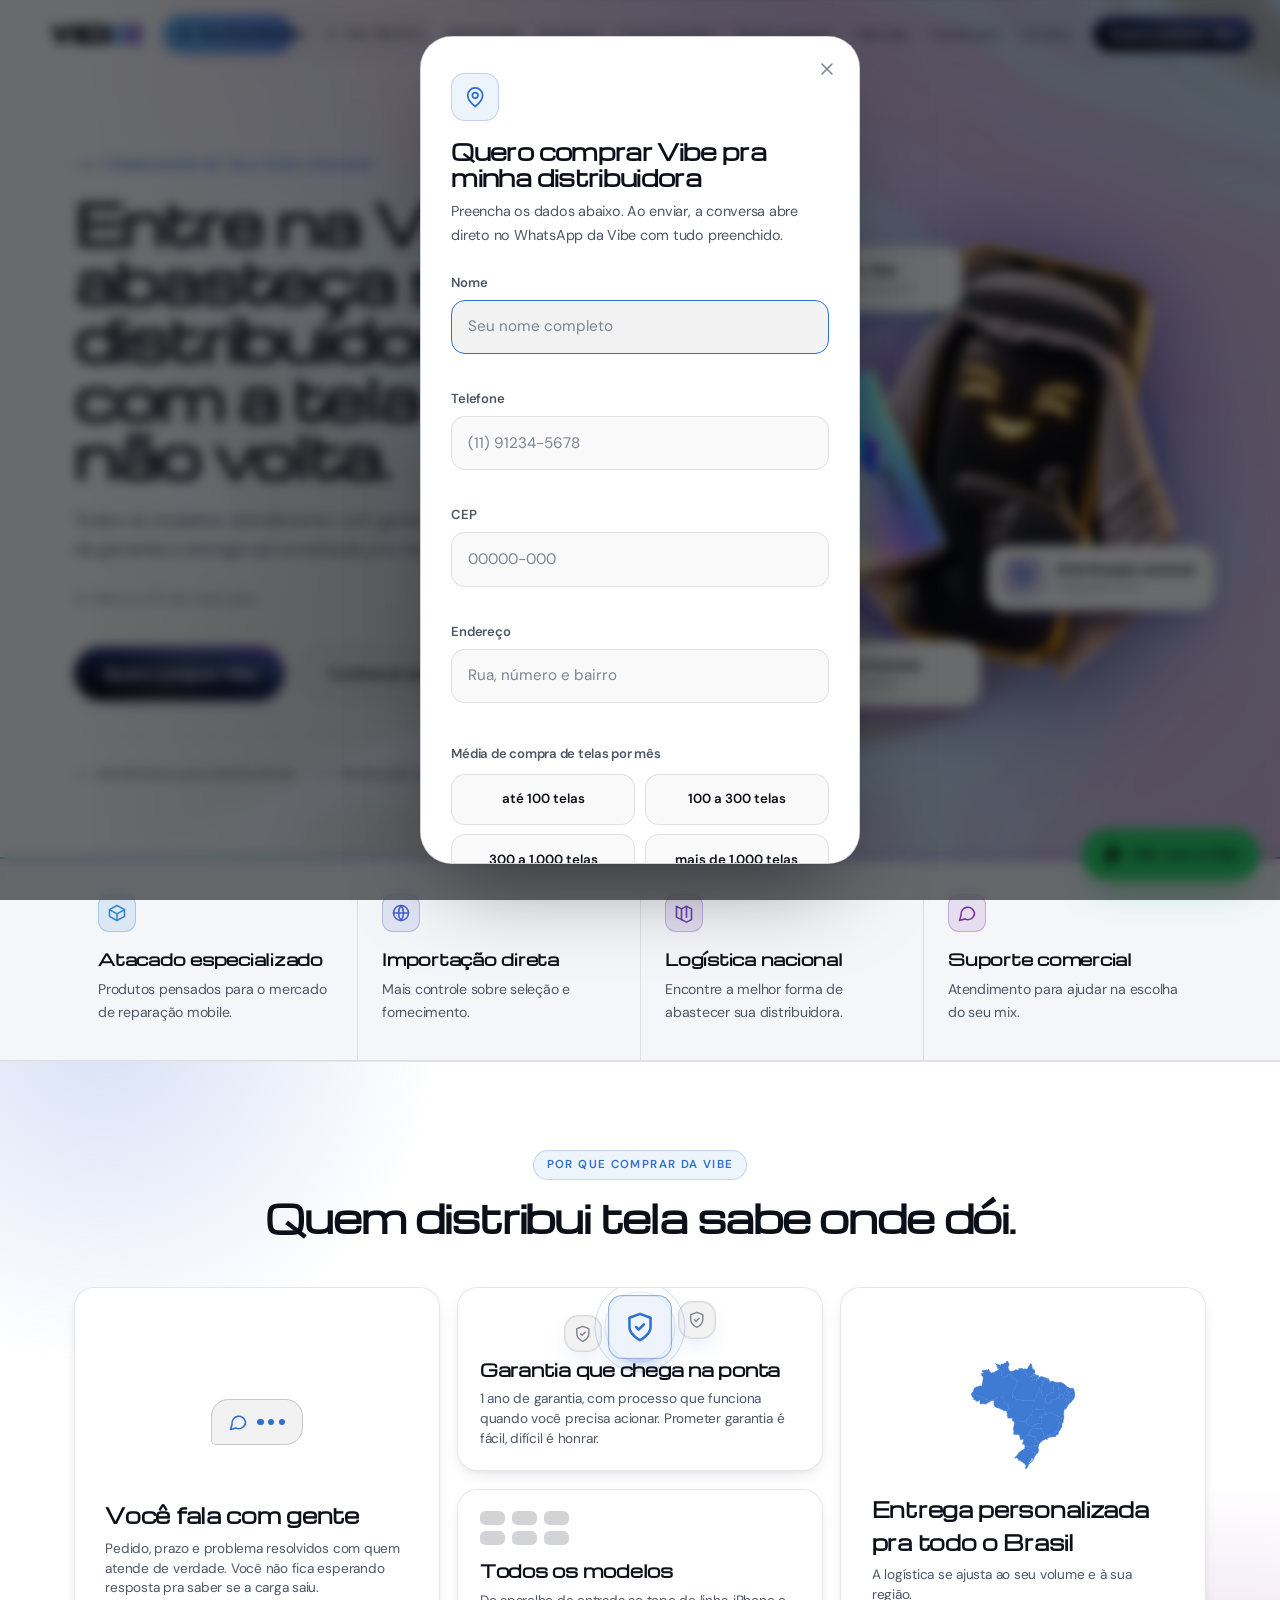
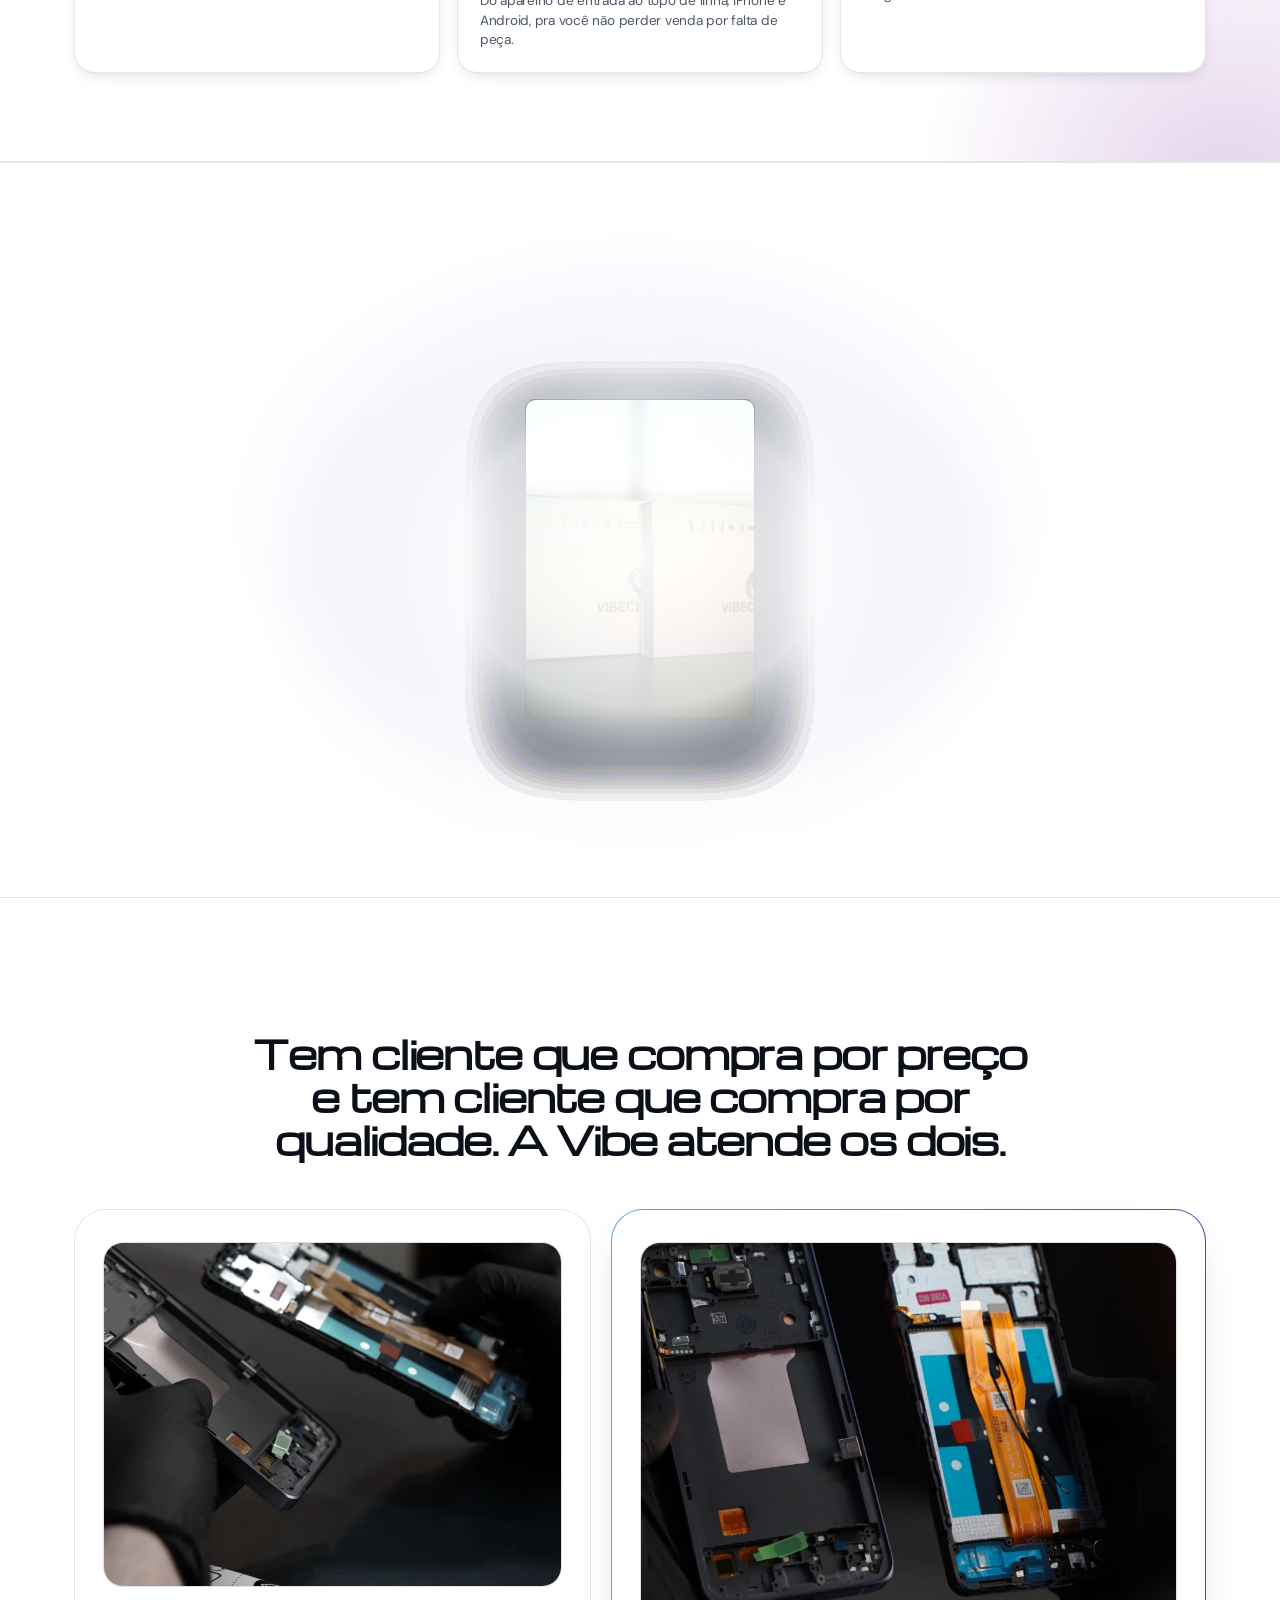
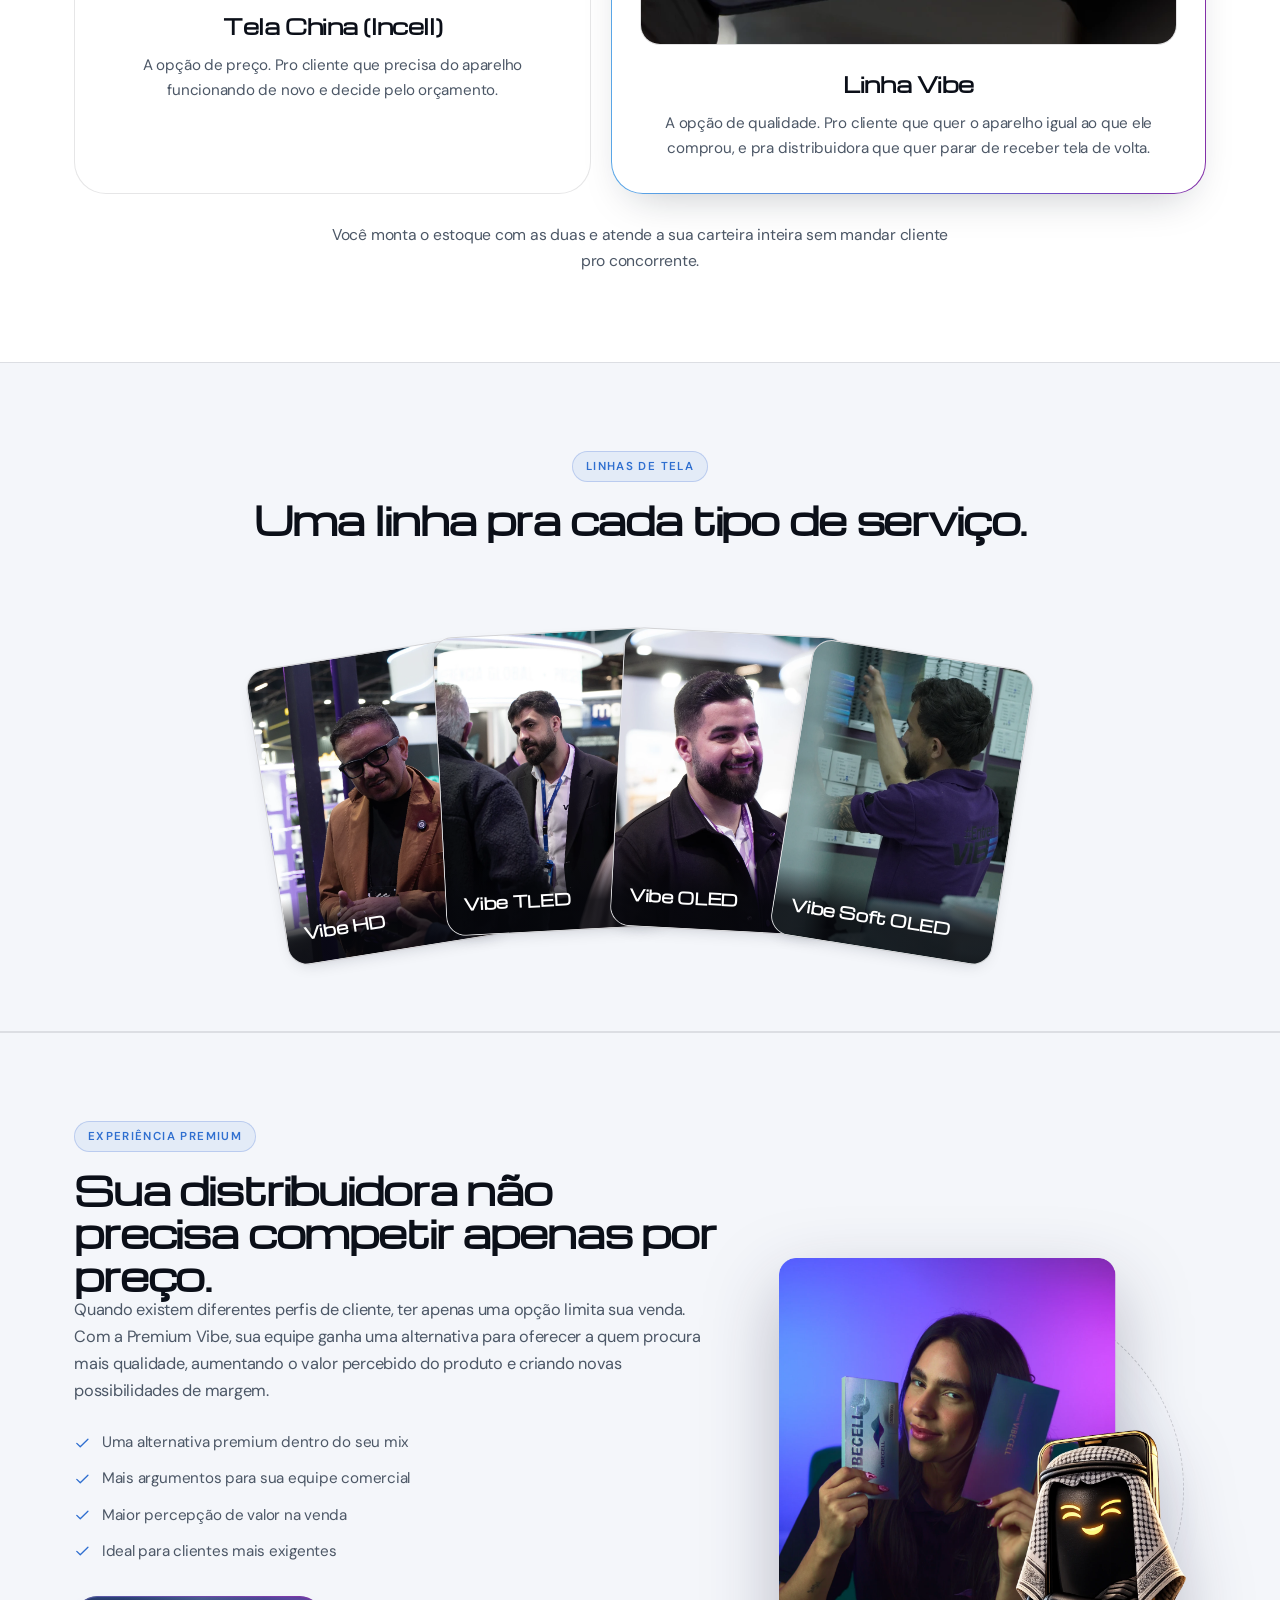
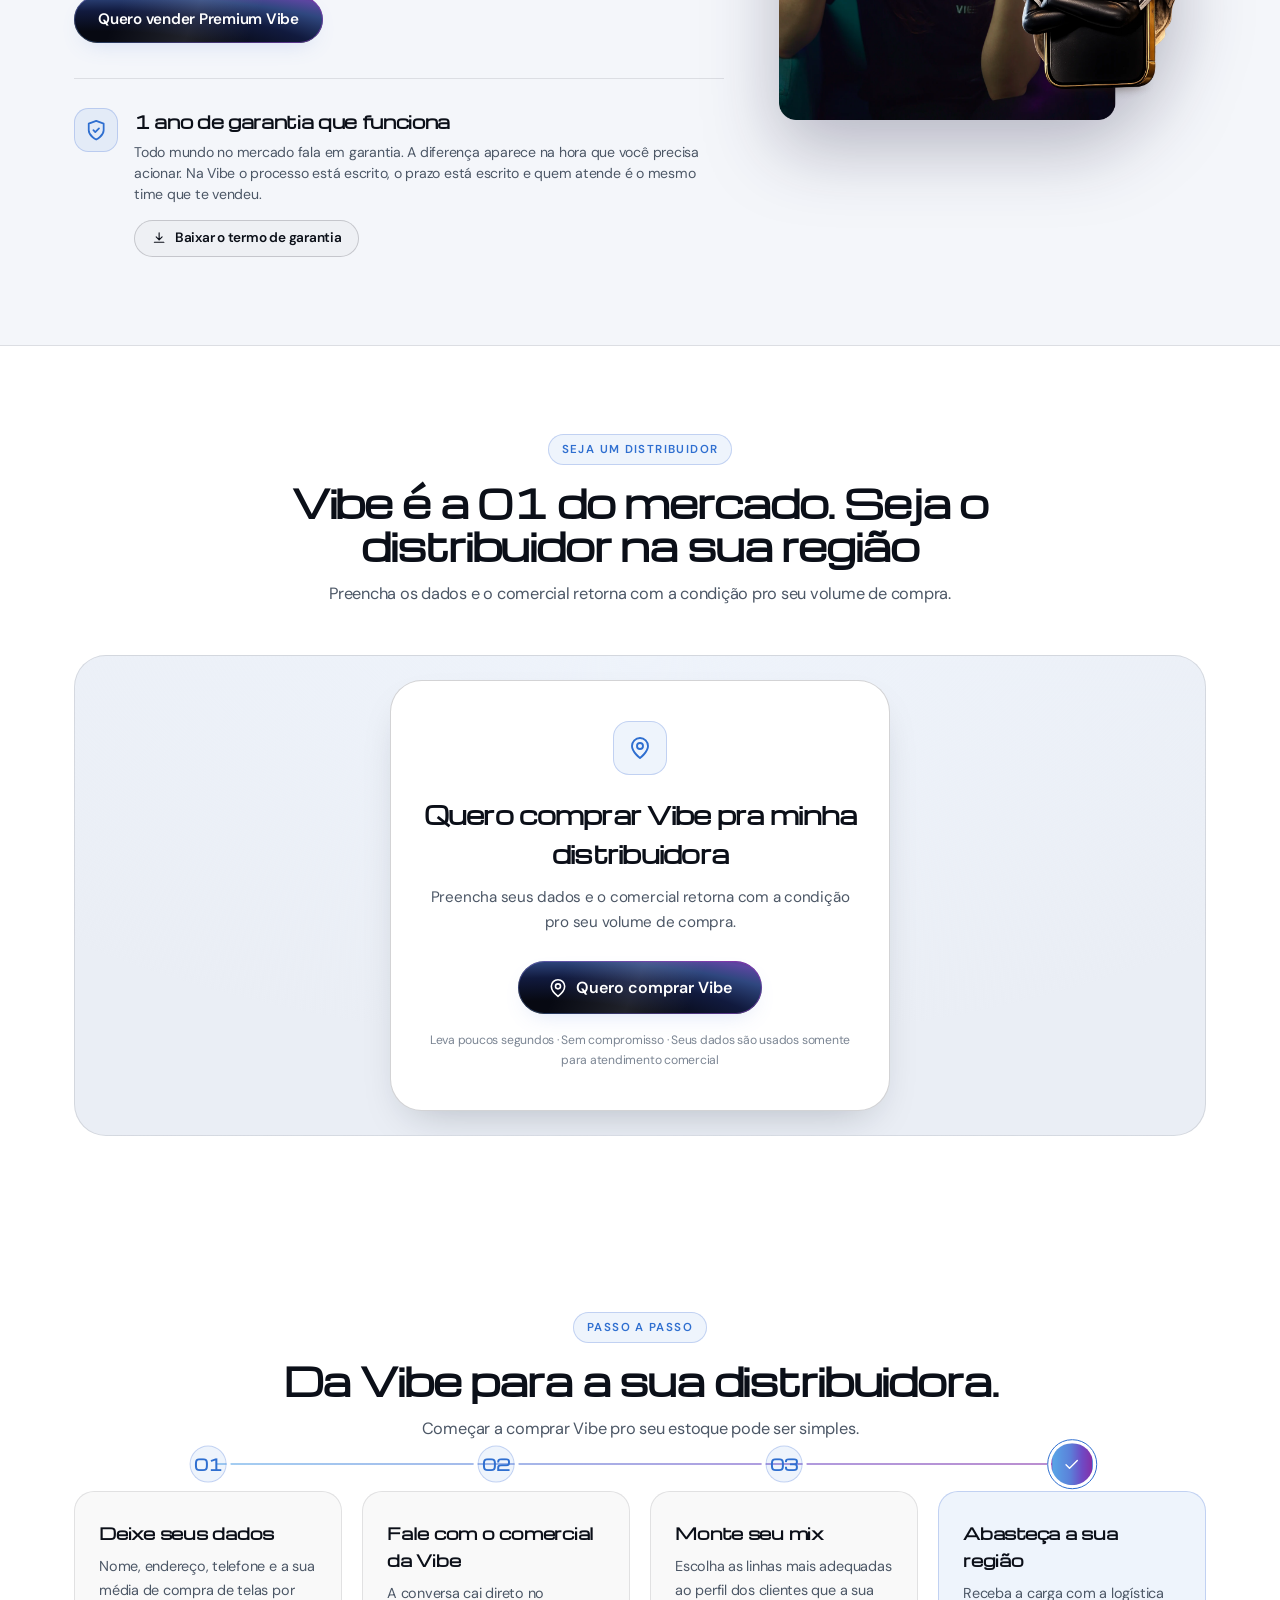
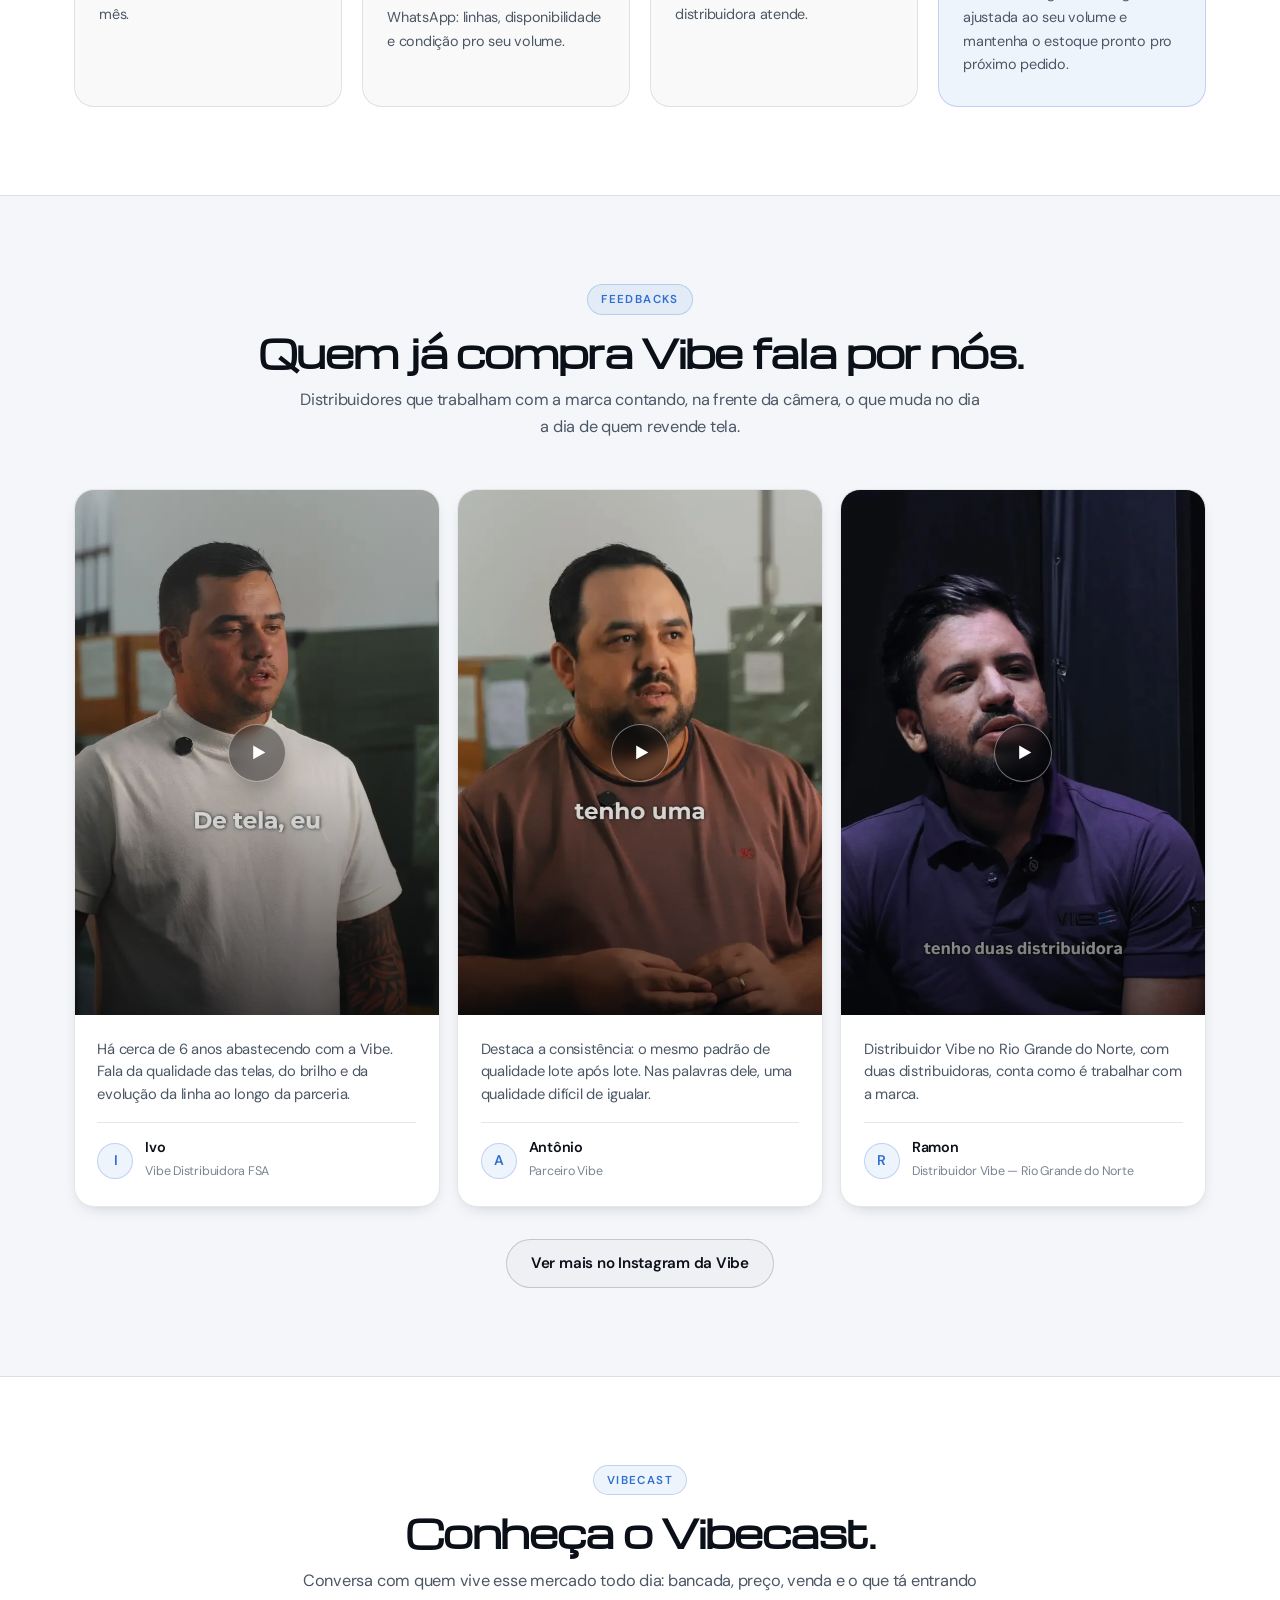
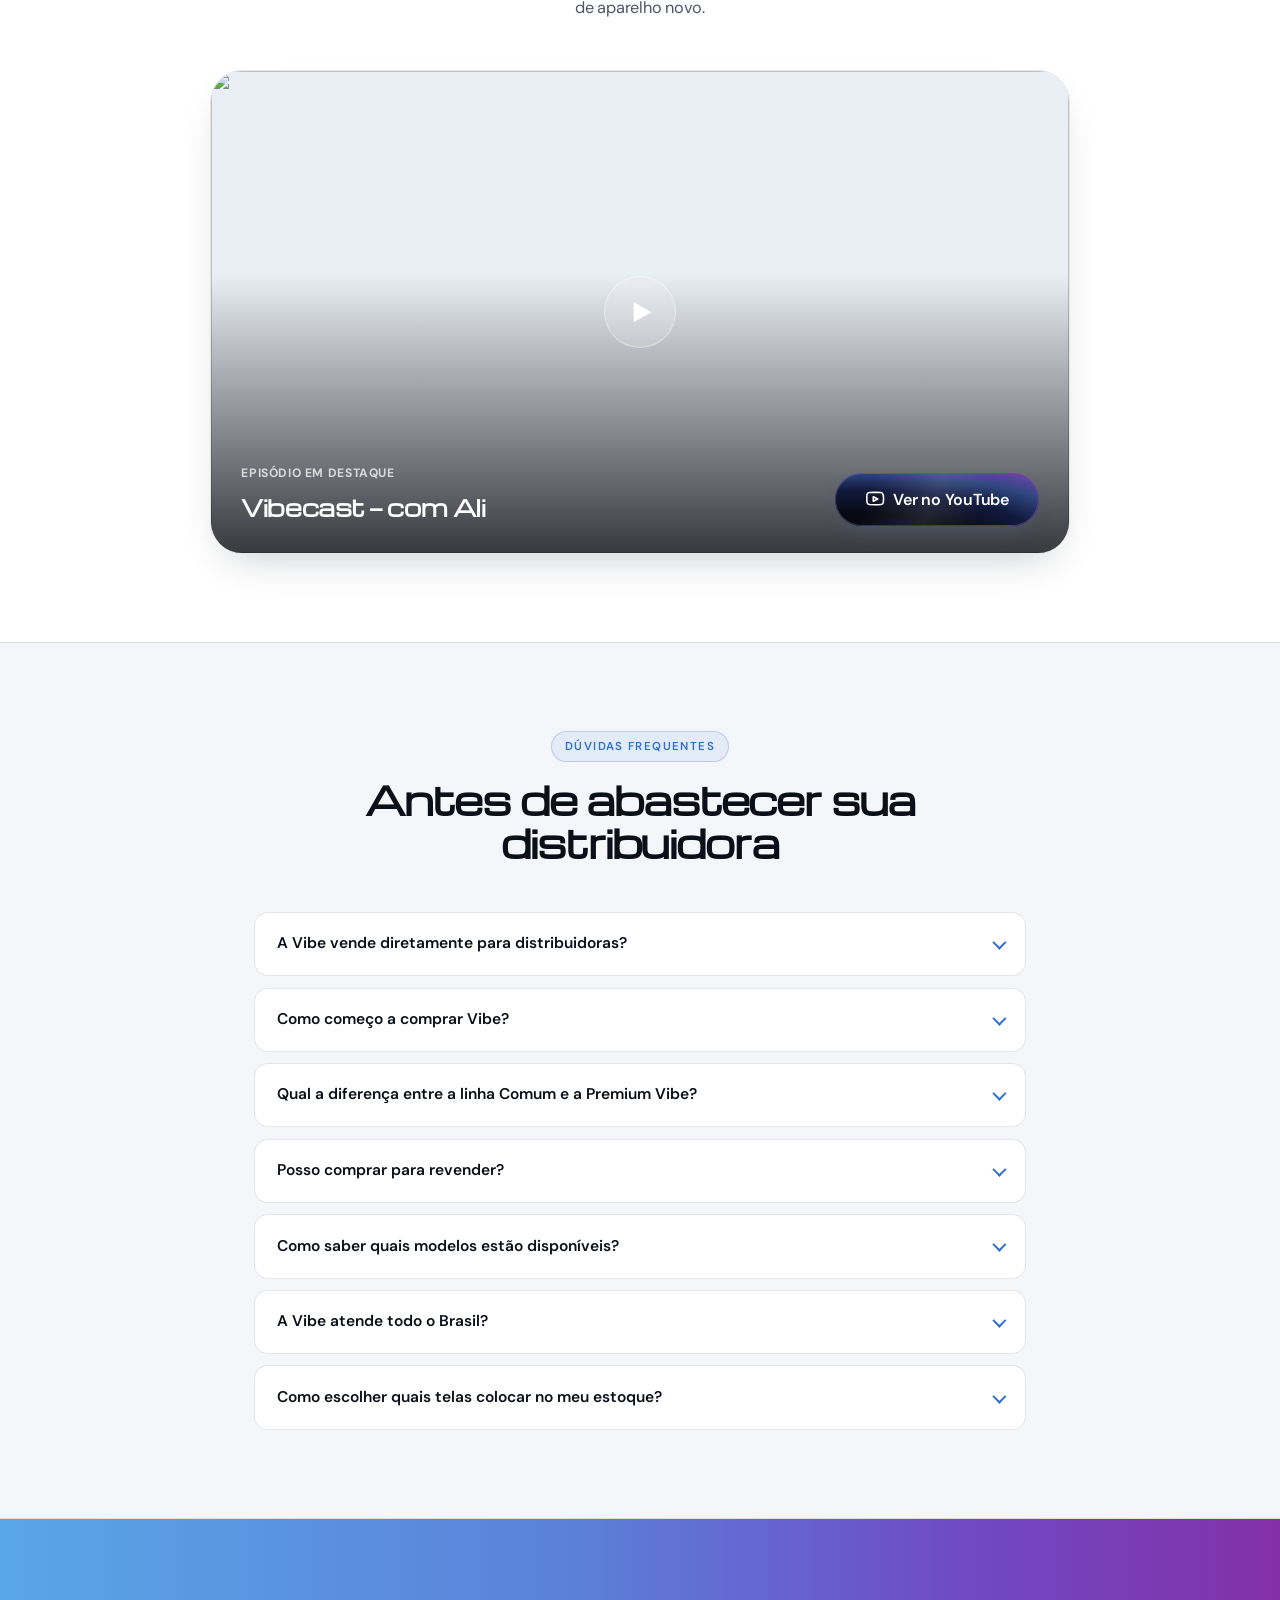
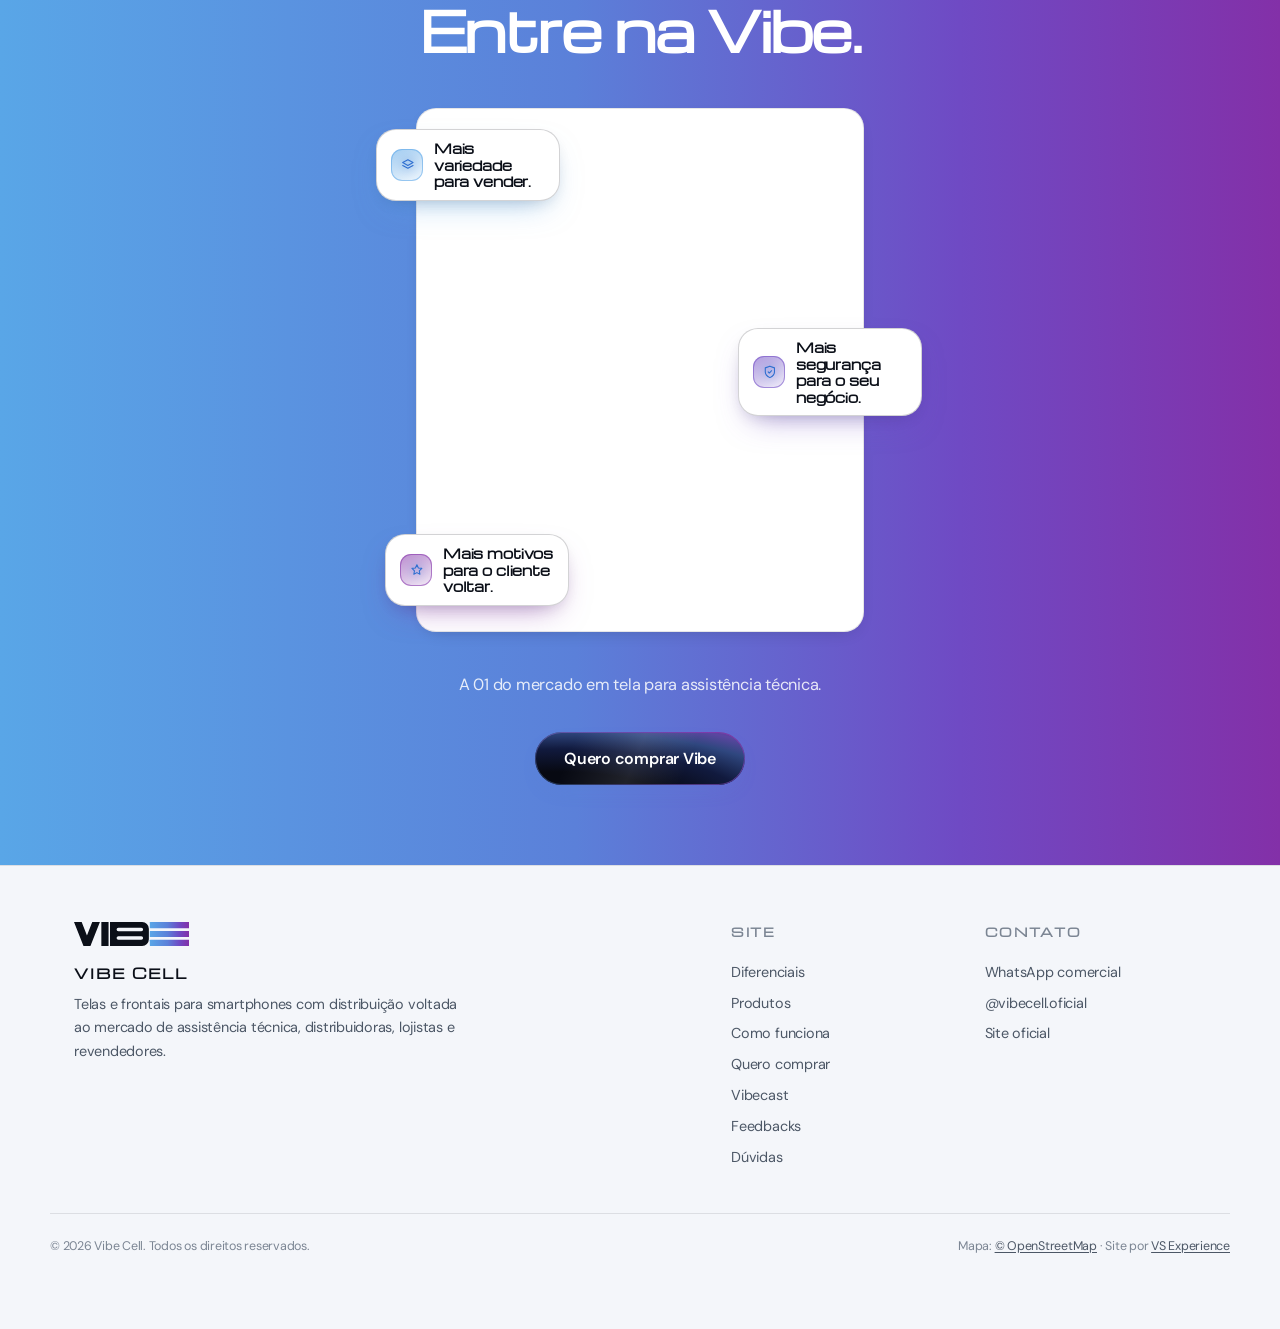
==== commit 8d4b71b3: "ajuste" ====
--- a/distribuidor.html
+++ b/distribuidor.html
@@ -93,14 +93,26 @@
 <!-- ============ HEADER ============ -->
 <header id="hdr">
   <div class="hdr-in">
-    <!-- A escolha de perfil acontece na porta de entrada (index.html); aqui
-         o logo é o caminho de volta pra ela, pra quem entrou no lado errado. -->
-    <a href="index.html" class="brand brand-voltar" aria-label="Vibe Cell — voltar para a escolha de perfil">
+    <!-- O logo volta pra porta de entrada (index.html); a pílula ao lado
+         troca de lado do site sem passar por ela. -->
+    <a href="index.html" class="brand" aria-label="Vibe Cell — escolha de perfil">
       <svg class="wm" aria-hidden="true"><use href="#logo-vibe"/></svg>
-      <span class="brand-voltar-dica">
-        <svg class="ico"><use href="#i-seta"/></svg>Trocar perfil
-      </span>
     </a>
+
+    <!-- SELETOR DE VISÃO — cada página é travada numa persona
+         (window.PAGINA_PERSONA, no fim do arquivo), então clicar no outro
+         lado navega pro HTML dele em vez de trocar o conteúdo aqui. -->
+    <div class="pill" role="group" aria-label="Escolha sua experiência">
+      <span class="pill-glider" aria-hidden="true"></span>
+      <button type="button" class="pill-btn is-on" data-persona-btn="distribuidor" aria-pressed="true"
+              title="Quero comprar Vibe pra minha distribuidora.">
+        <svg class="ico"><use href="#i-box"/></svg><span>Sou Distribuidor</span>
+      </button>
+      <button type="button" class="pill-btn" data-persona-btn="tecnico" aria-pressed="false"
+              title="Quero encontrar o distribuidor Vibe mais perto de mim.">
+        <svg class="ico"><use href="#i-ferramenta"/></svg><span>Sou Técnico</span>
+      </button>
+    </div>
 
     <nav class="nav" id="nav" aria-label="Navegação principal">
       <a href="#solucao">Diferenciais</a>
--- a/assets/css/style.css
+++ b/assets/css/style.css
@@ -402,20 +402,6 @@
    --wm-h é a altura de caixa alta; muda só ela para escalar.
    As letras herdam currentColor, então acompanham o tema.      */
 .brand{display:flex;align-items:center;flex:none}
-/* Nas páginas internas o logo é o caminho de volta pra escolha de perfil
-   (index.html). A dica só aparece no hover/foco, pra não competir com o
-   menu — mas o link em si funciona sempre. */
-.brand-voltar{gap:.6rem;margin-right:auto}
-.brand-voltar-dica{
-  display:inline-flex;align-items:center;gap:.3rem;
-  font-size:.72rem;font-weight:600;letter-spacing:.04em;
-  color:var(--muted);white-space:nowrap;
-  max-width:0;opacity:0;overflow:hidden;
-  transition:max-width .35s var(--ease), opacity .25s var(--ease);
-}
-.brand-voltar-dica .ico{width:.95em;height:.95em;transform:rotate(180deg)}
-.brand-voltar:hover .brand-voltar-dica,
-.brand-voltar:focus-visible .brand-voltar-dica{max-width:9rem;opacity:1}
 .wm{
   --wm-h: 19px;
   height:var(--wm-h);
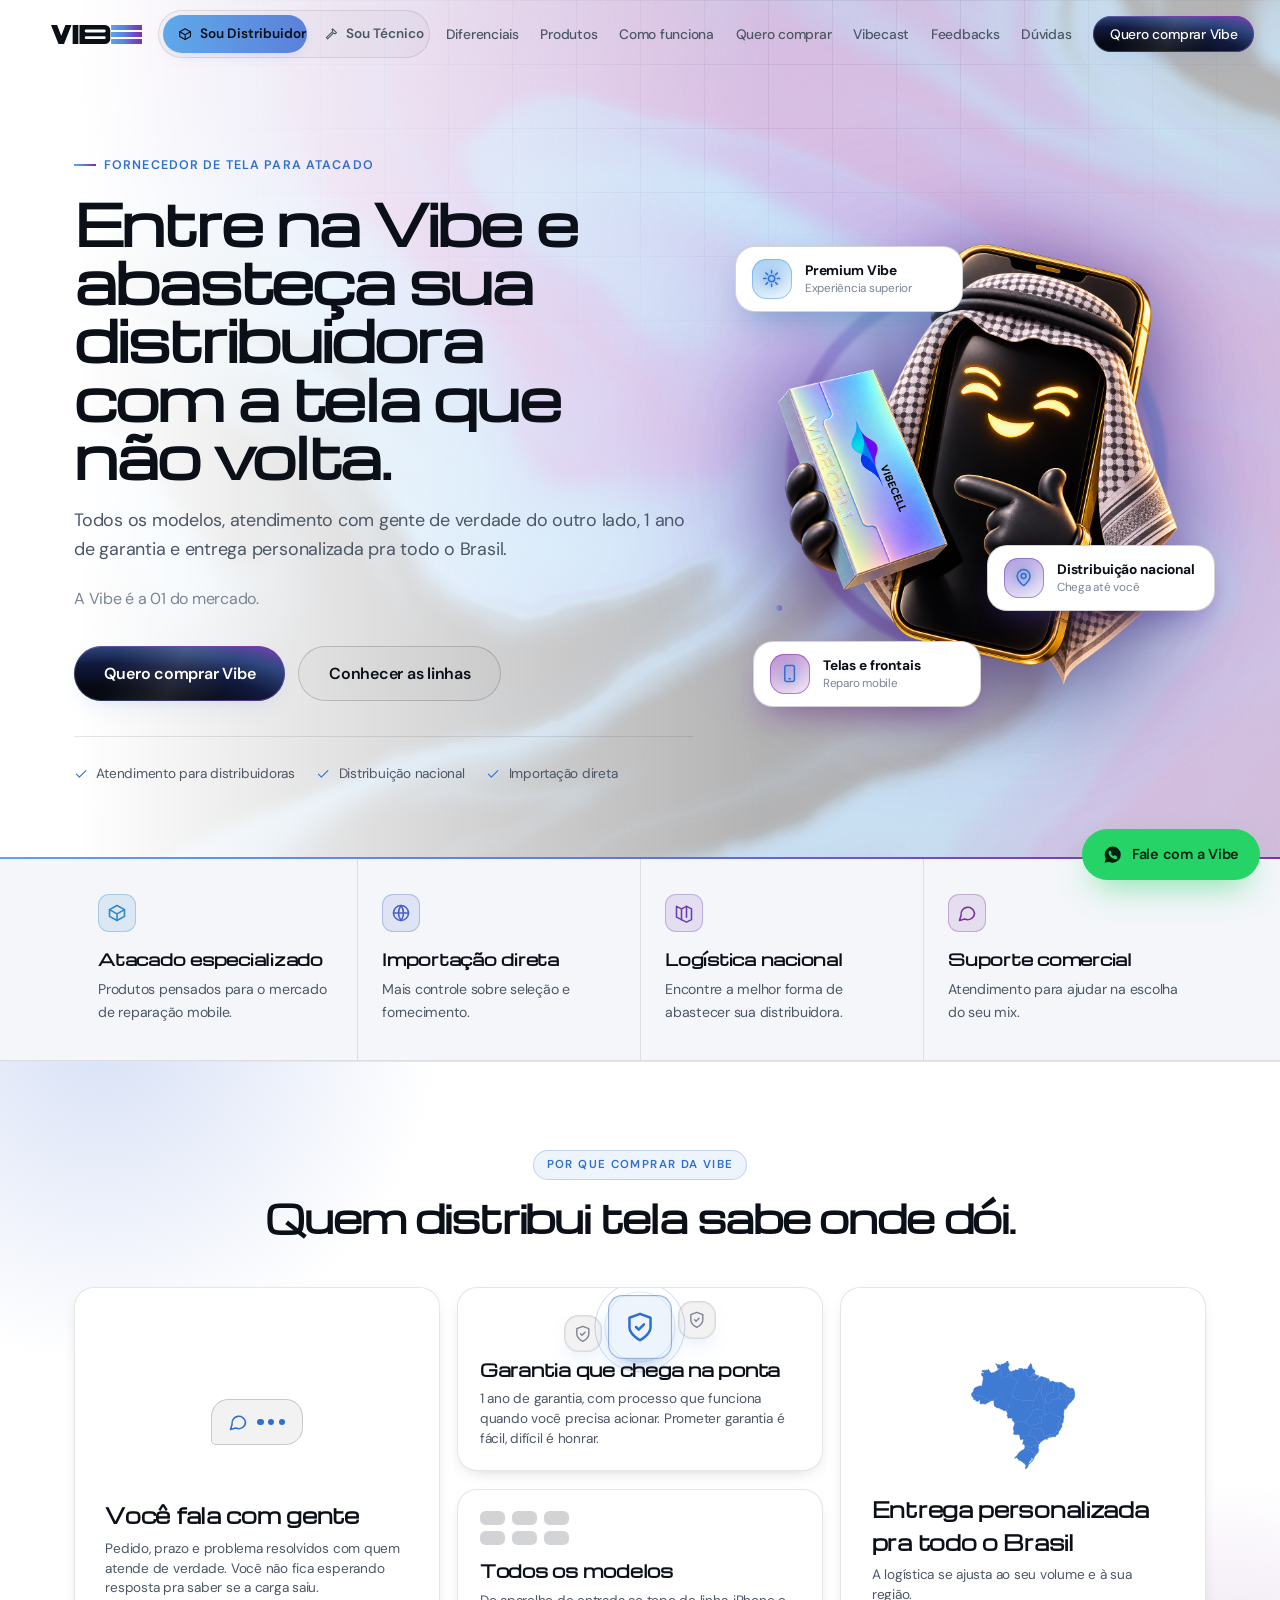
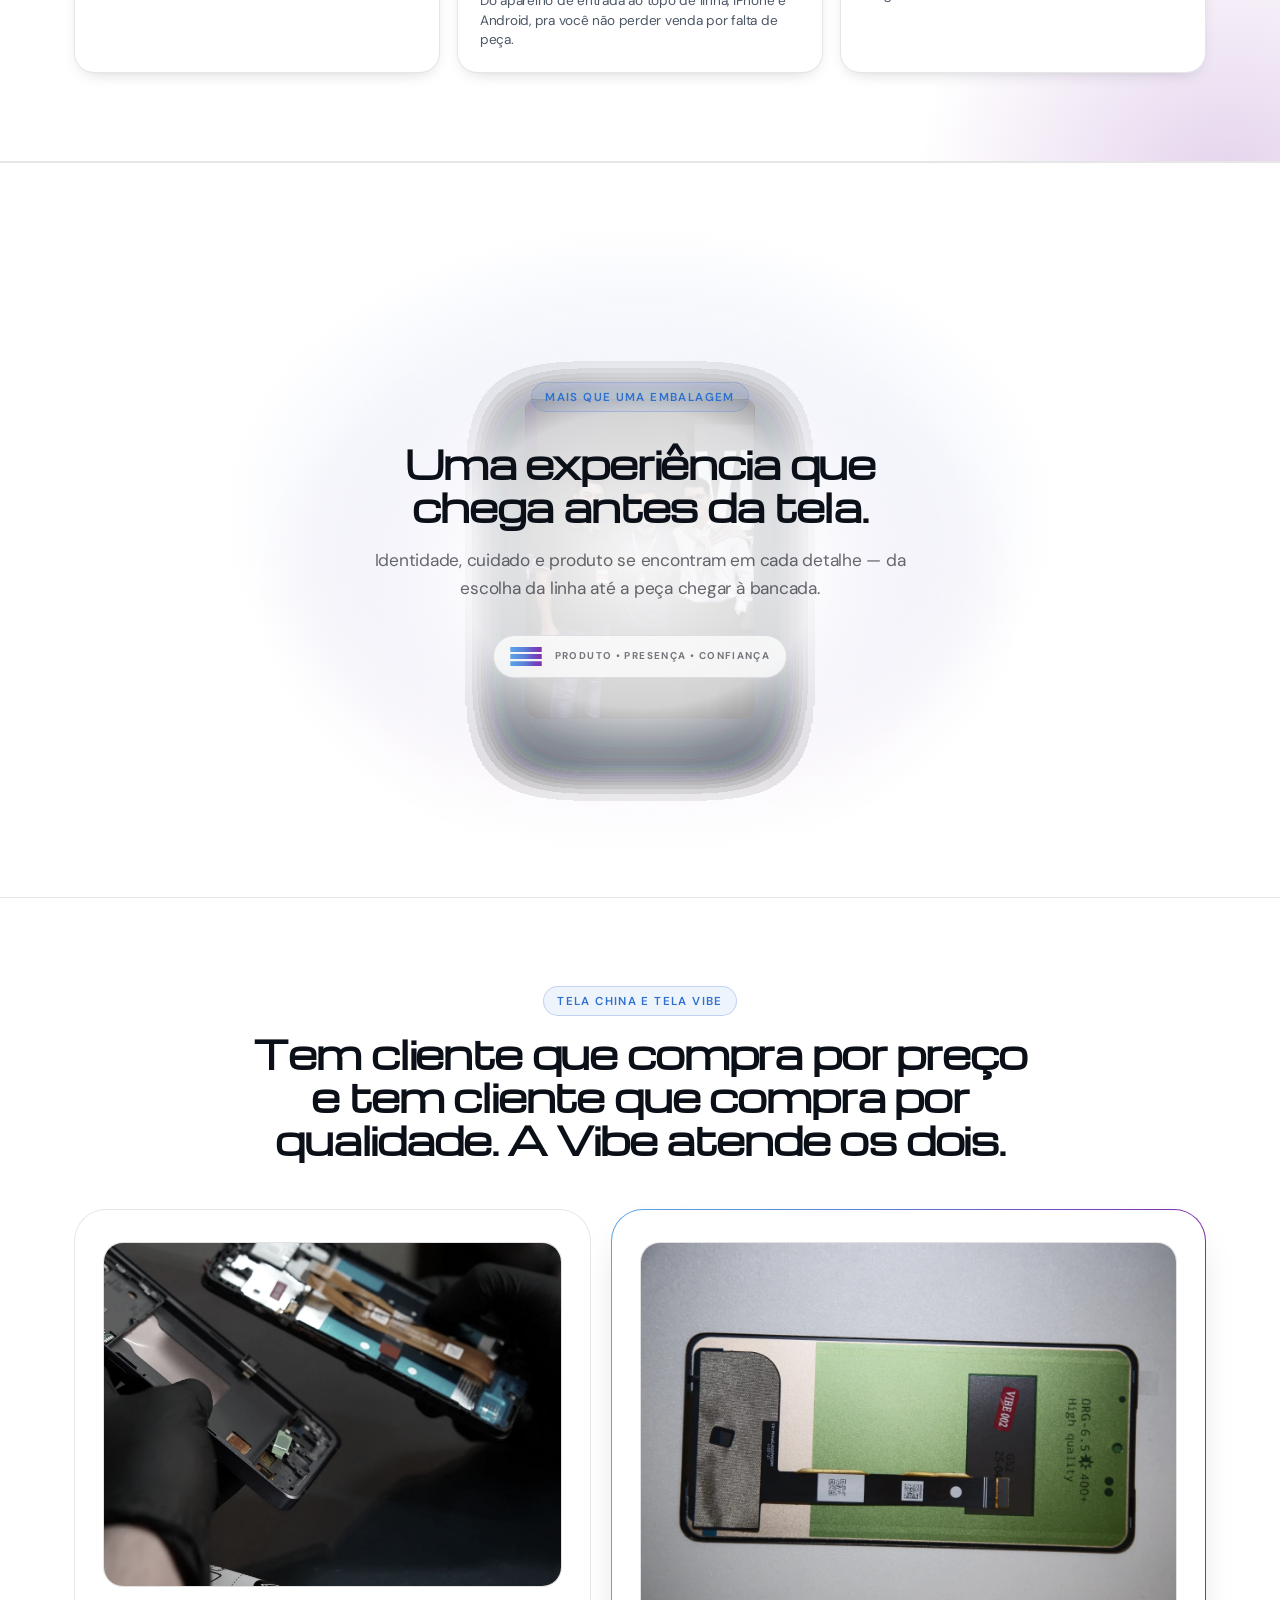
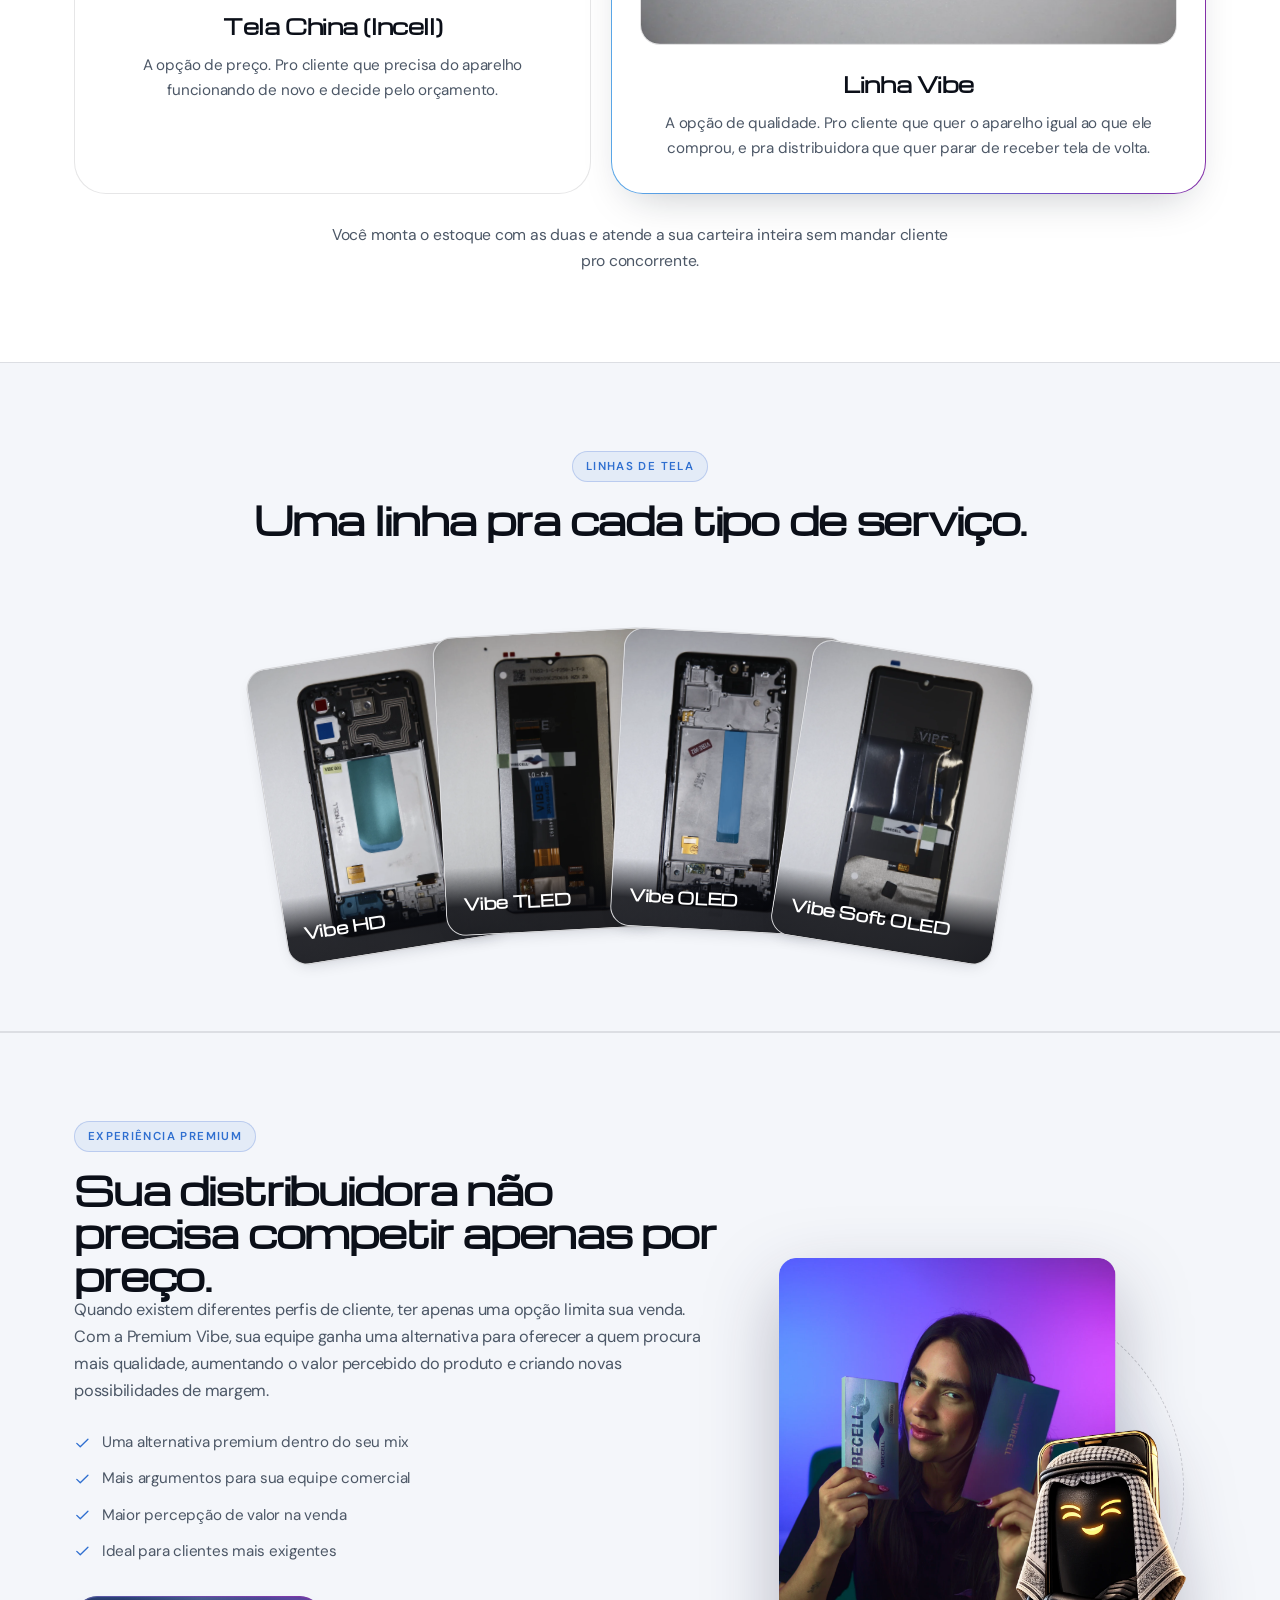
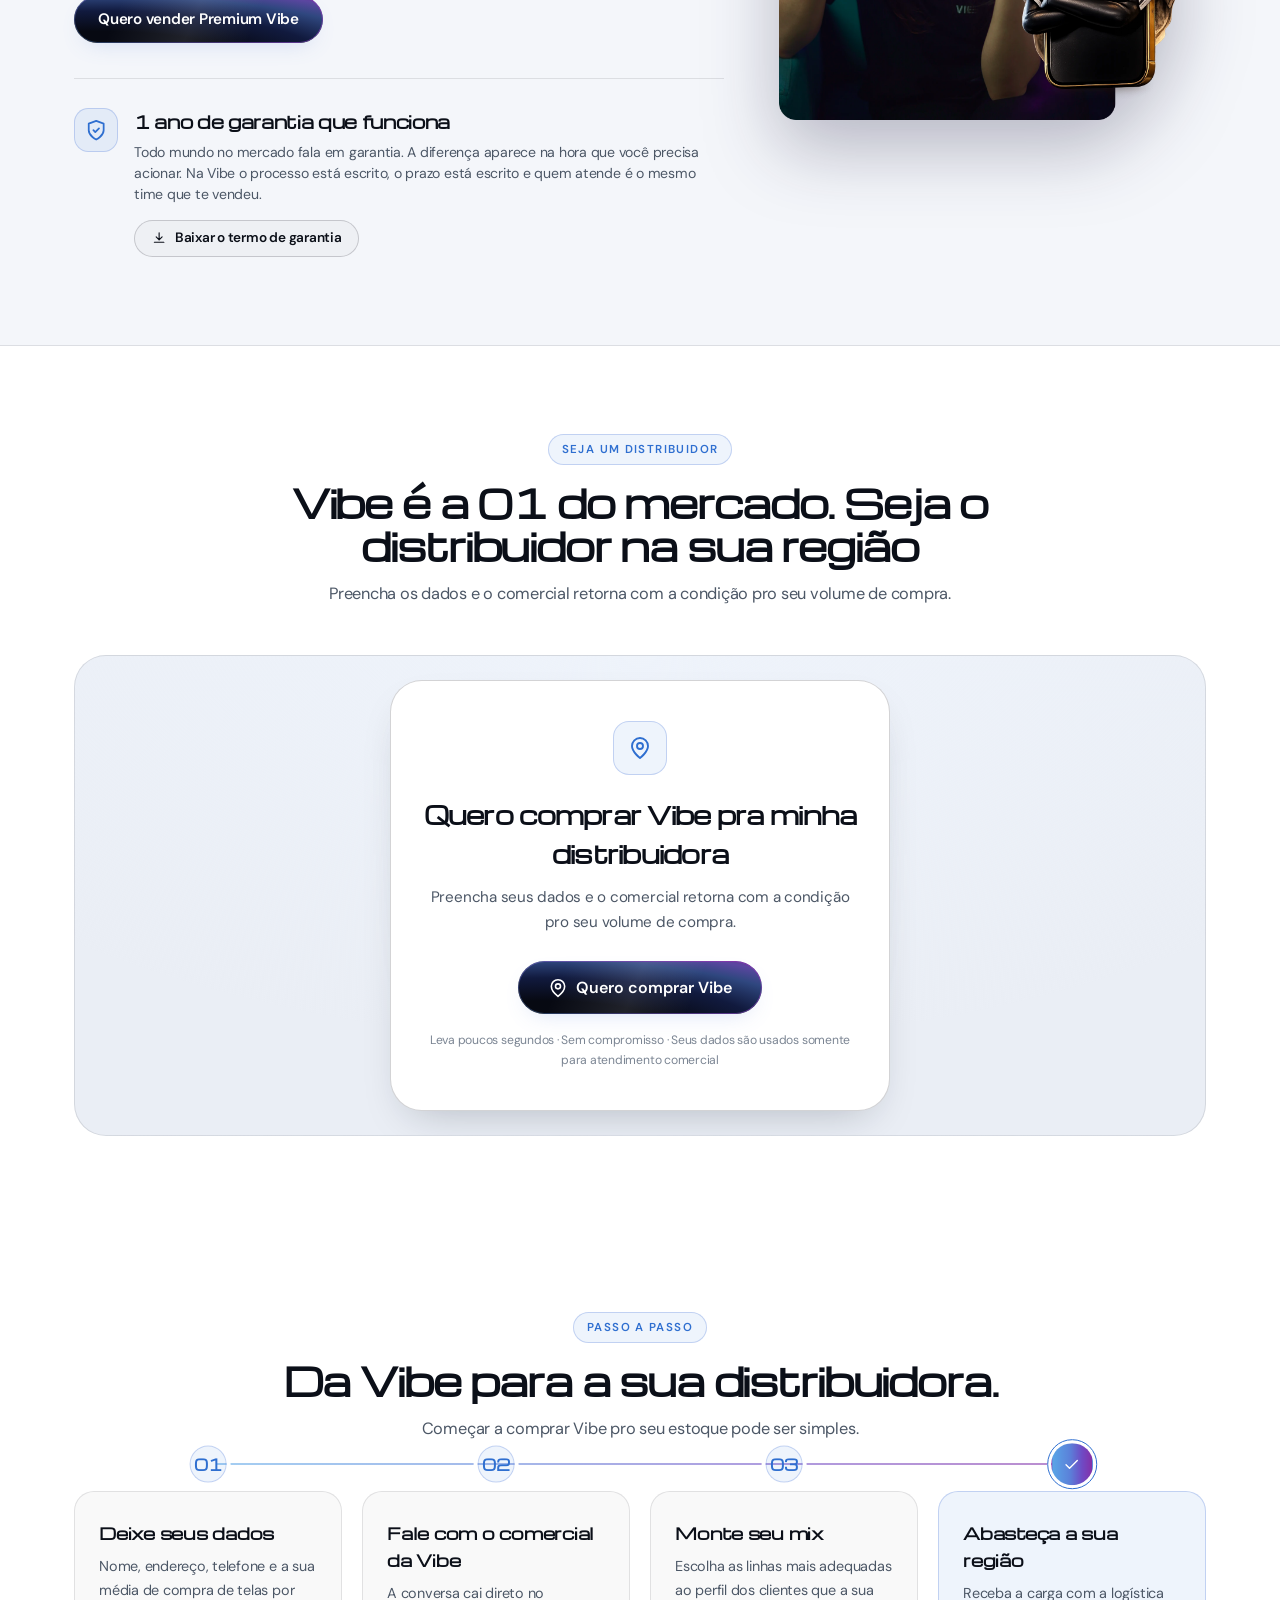
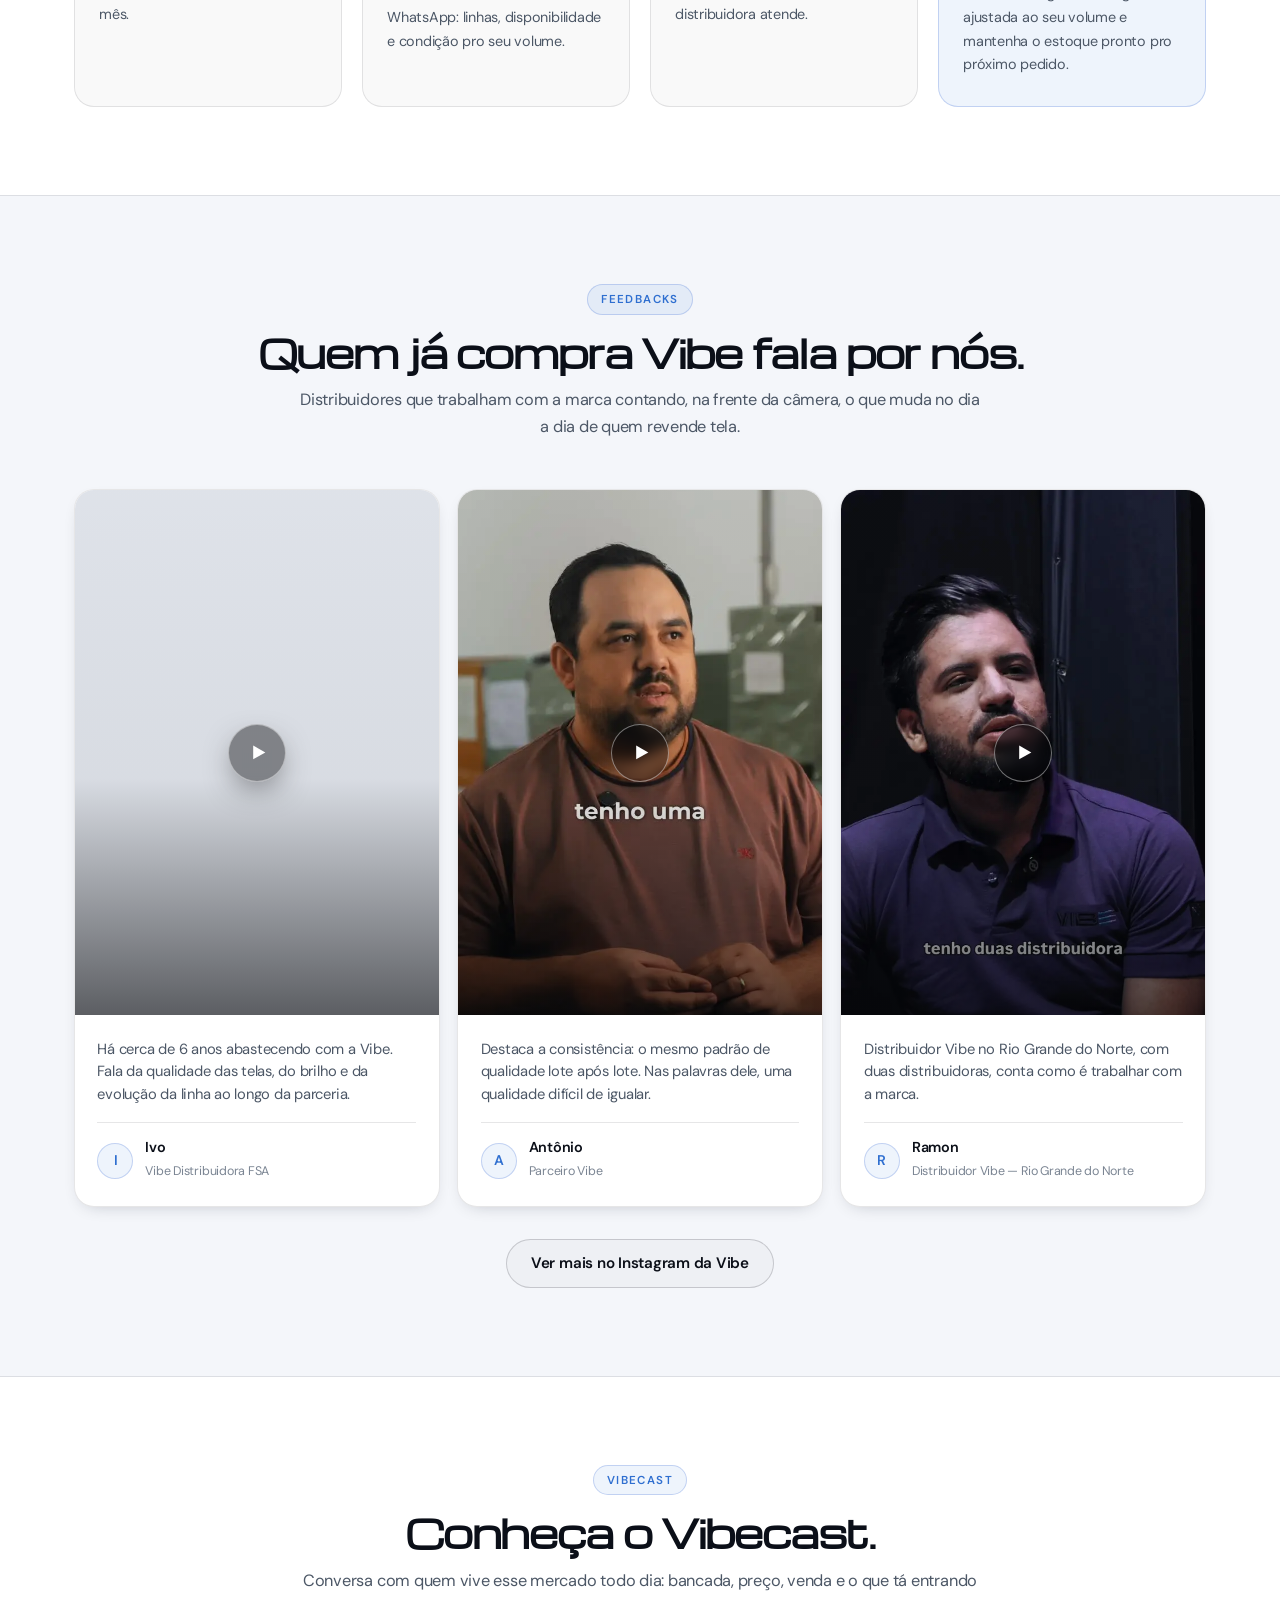
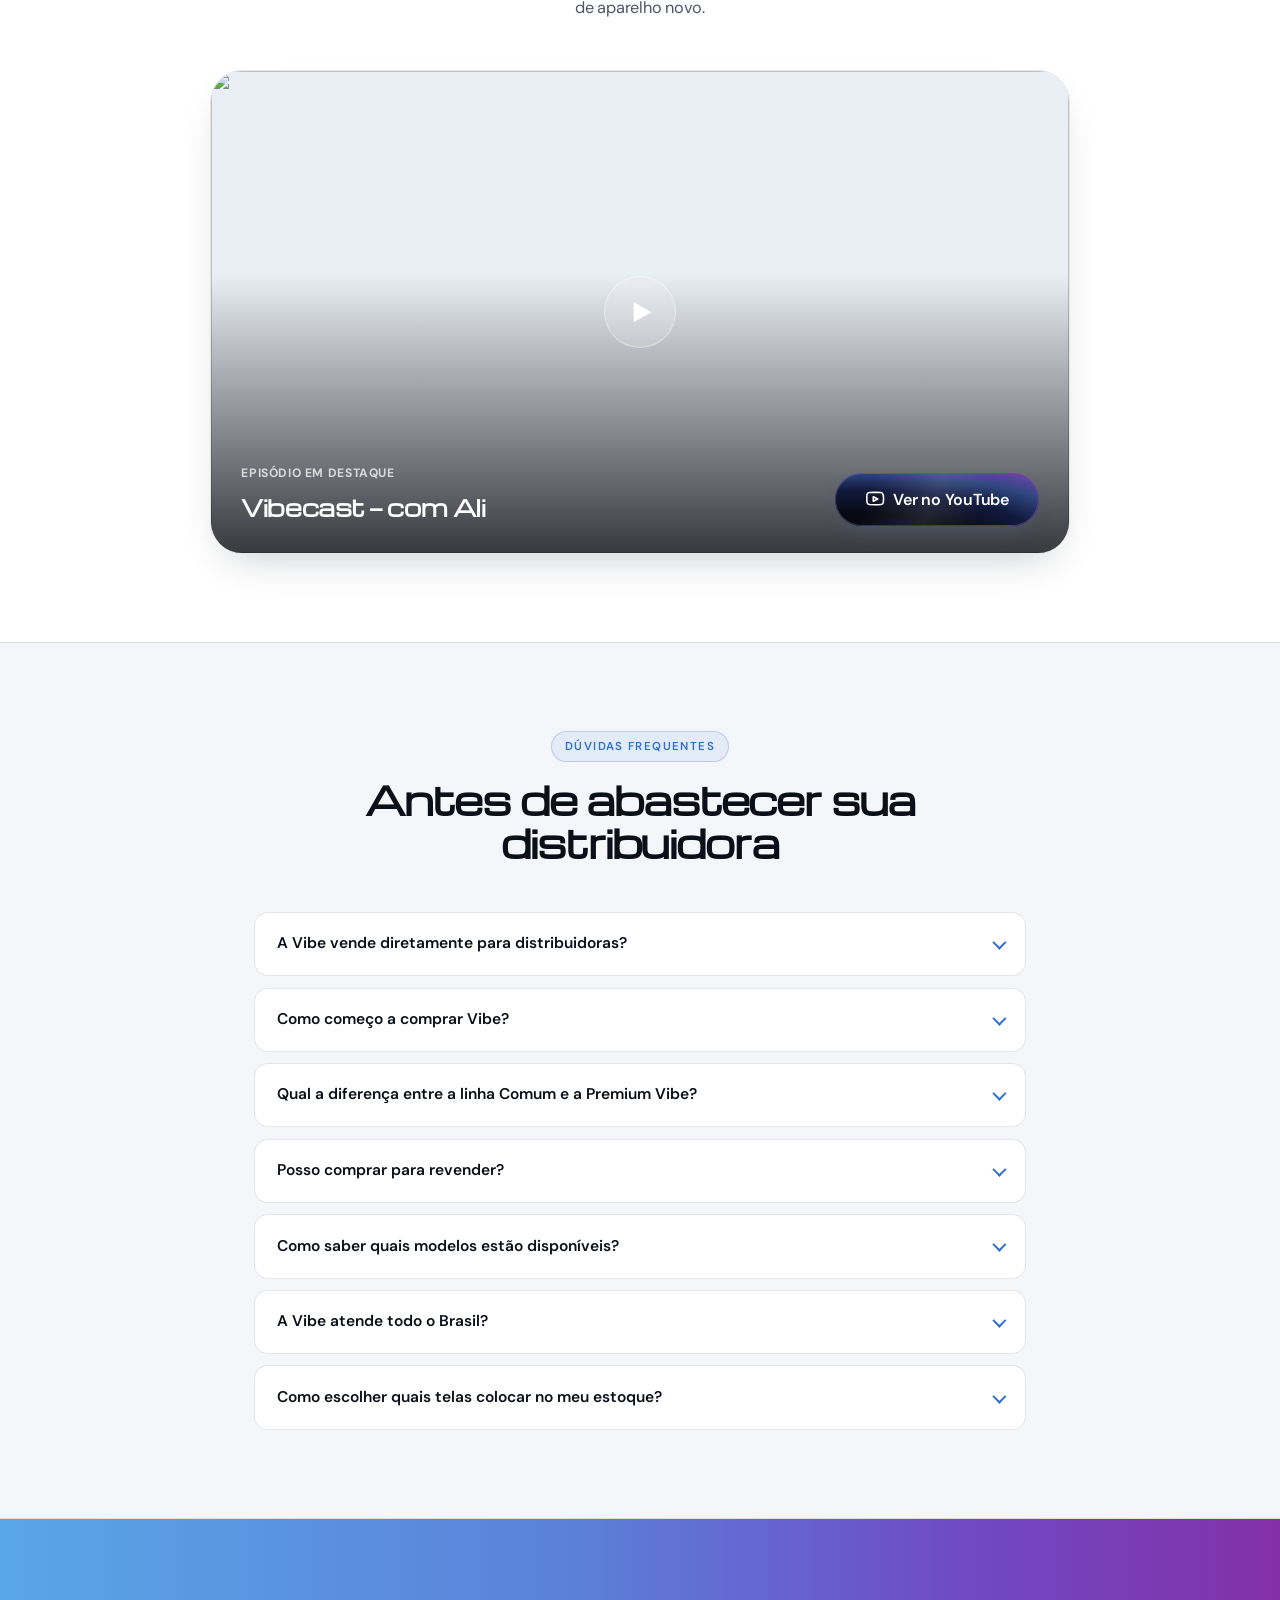
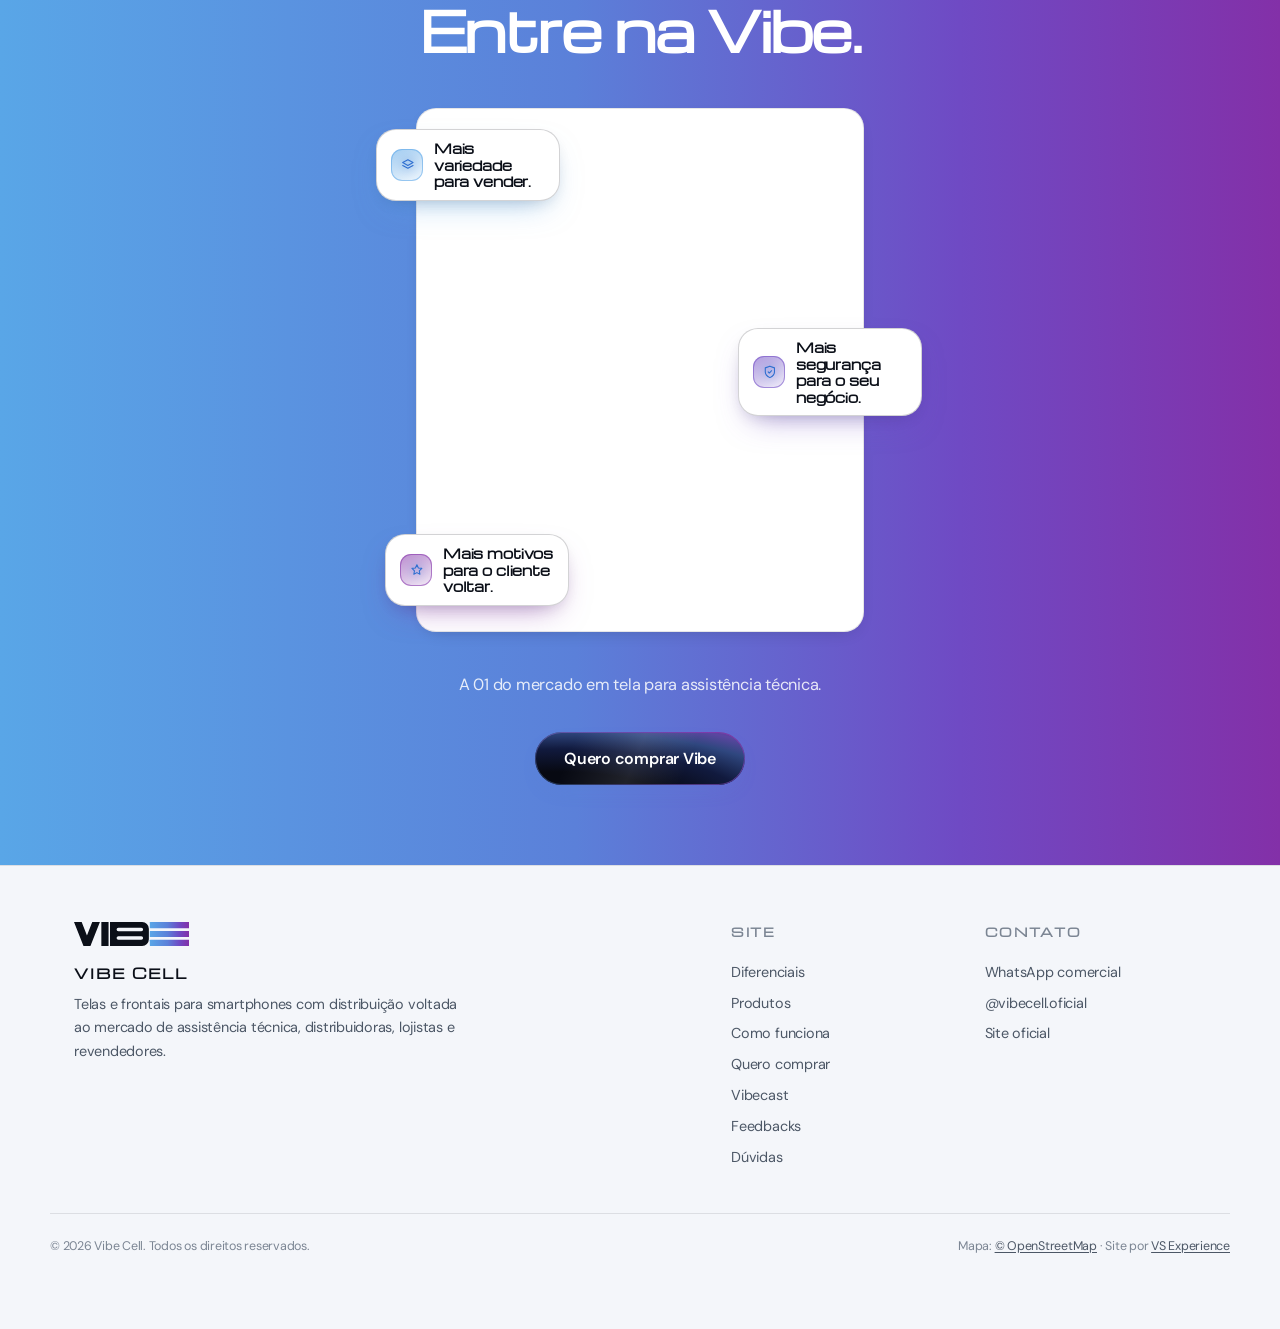
==== commit a7177bb3: "Telas" ====
--- a/distribuidor.html
+++ b/distribuidor.html
@@ -103,7 +103,6 @@
          (window.PAGINA_PERSONA, no fim do arquivo), então clicar no outro
          lado navega pro HTML dele em vez de trocar o conteúdo aqui. -->
     <div class="pill" role="group" aria-label="Escolha sua experiência">
-      <span class="pill-glider" aria-hidden="true"></span>
       <button type="button" class="pill-btn is-on" data-persona-btn="distribuidor" aria-pressed="true"
               title="Quero comprar Vibe pra minha distribuidora.">
         <svg class="ico"><use href="#i-box"/></svg><span>Sou Distribuidor</span>
@@ -257,7 +256,7 @@
       <div class="fan-linhas" id="fanLinhas">
         <article class="fan-card" tabindex="0">
           <div class="fan-card-foto">
-            <img src="assets/img/dist-influencer.webp" alt="" loading="lazy">
+            <img src="assets/img/vibe-selo-a54.webp" alt="" loading="lazy">
             <div class="fan-card-overlay">
               <h3>Vibe HD</h3>
               <p>A porta de entrada da linha Vibe, pro serviço que precisa caber no orçamento.</p>
@@ -266,7 +265,7 @@
         </article>
         <article class="fan-card" tabindex="0">
           <div class="fan-card-foto">
-            <img src="assets/img/dist-ceo-cliente.webp" alt="" loading="lazy">
+            <img src="assets/img/vibe-selo-flex.webp" alt="" loading="lazy">
             <div class="fan-card-overlay">
               <h3>Vibe TLED</h3>
               <p>Borda fina e brilho alto por um preço de meio de linha.</p>
@@ -275,7 +274,7 @@
         </article>
         <article class="fan-card" tabindex="0">
           <div class="fan-card-foto">
-            <img src="assets/img/dist-equipe.webp" alt="" loading="lazy">
+            <img src="assets/img/vibe-selo-frame.webp" alt="" loading="lazy">
             <div class="fan-card-overlay">
               <h3>Vibe OLED</h3>
               <p>Imagem de topo, pro cliente que percebe diferença de cor e de preto.</p>
@@ -284,7 +283,7 @@
         </article>
         <article class="fan-card" tabindex="0">
           <div class="fan-card-foto">
-            <img src="assets/img/dist-estoque.webp" alt="" loading="lazy">
+            <img src="assets/img/vibe-selo-etiqueta.webp" alt="" loading="lazy">
             <div class="fan-card-overlay">
               <h3>Vibe Soft OLED</h3>
               <p>O melhor da linha, com o acabamento e o comportamento mais perto do painel de fábrica.</p>
--- a/assets/css/style.css
+++ b/assets/css/style.css
@@ -424,22 +424,22 @@
   background:var(--surface);border:1px solid var(--border);
   margin-right:auto;
 }
-.pill-glider{
-  position:absolute;top:.25rem;bottom:.25rem;left:.25rem;
-  width:calc(50% - .25rem);border-radius:100px;
+.pill-btn{
+  position:relative;display:flex;align-items:center;gap:.45rem;
+  padding:.5rem .95rem;border-radius:100px;
+  font-size:.85rem;font-weight:600;color:var(--text-2);
+  transition:color .25s, background .25s;white-space:nowrap;
+}
+.pill-btn .ico{width:1.05em;height:1.05em}
+/* O destaque é o fundo do próprio botão, não uma peça deslizante separada:
+   os dois rótulos têm larguras diferentes ("Sou Distribuidor" x "Sou
+   Técnico"), e cada persona é um HTML próprio — clicar recarrega a página,
+   então nada chegaria a deslizar. Assim o realce acompanha o botão sempre. */
+.pill-btn.is-on{
+  color:var(--acc-ink);
   background:var(--grad-cta);
   box-shadow:0 4px 16px -6px var(--acc-glow);
-  transition:transform .38s var(--ease);
-}
-html[data-persona="tecnico"] .pill-glider{transform:translateX(100%)}
-.pill-btn{
-  position:relative;z-index:1;display:flex;align-items:center;gap:.45rem;
-  padding:.5rem .95rem;border-radius:100px;
-  font-size:.85rem;font-weight:600;color:var(--text-2);
-  transition:color .25s;white-space:nowrap;
-}
-.pill-btn .ico{width:1.05em;height:1.05em}
-.pill-btn.is-on{color:var(--acc-ink)}
+}
 
 .nav{display:flex;align-items:center;gap:1.35rem}
 .nav a{font-size:.86rem;font-weight:500;color:var(--text-2);white-space:nowrap}
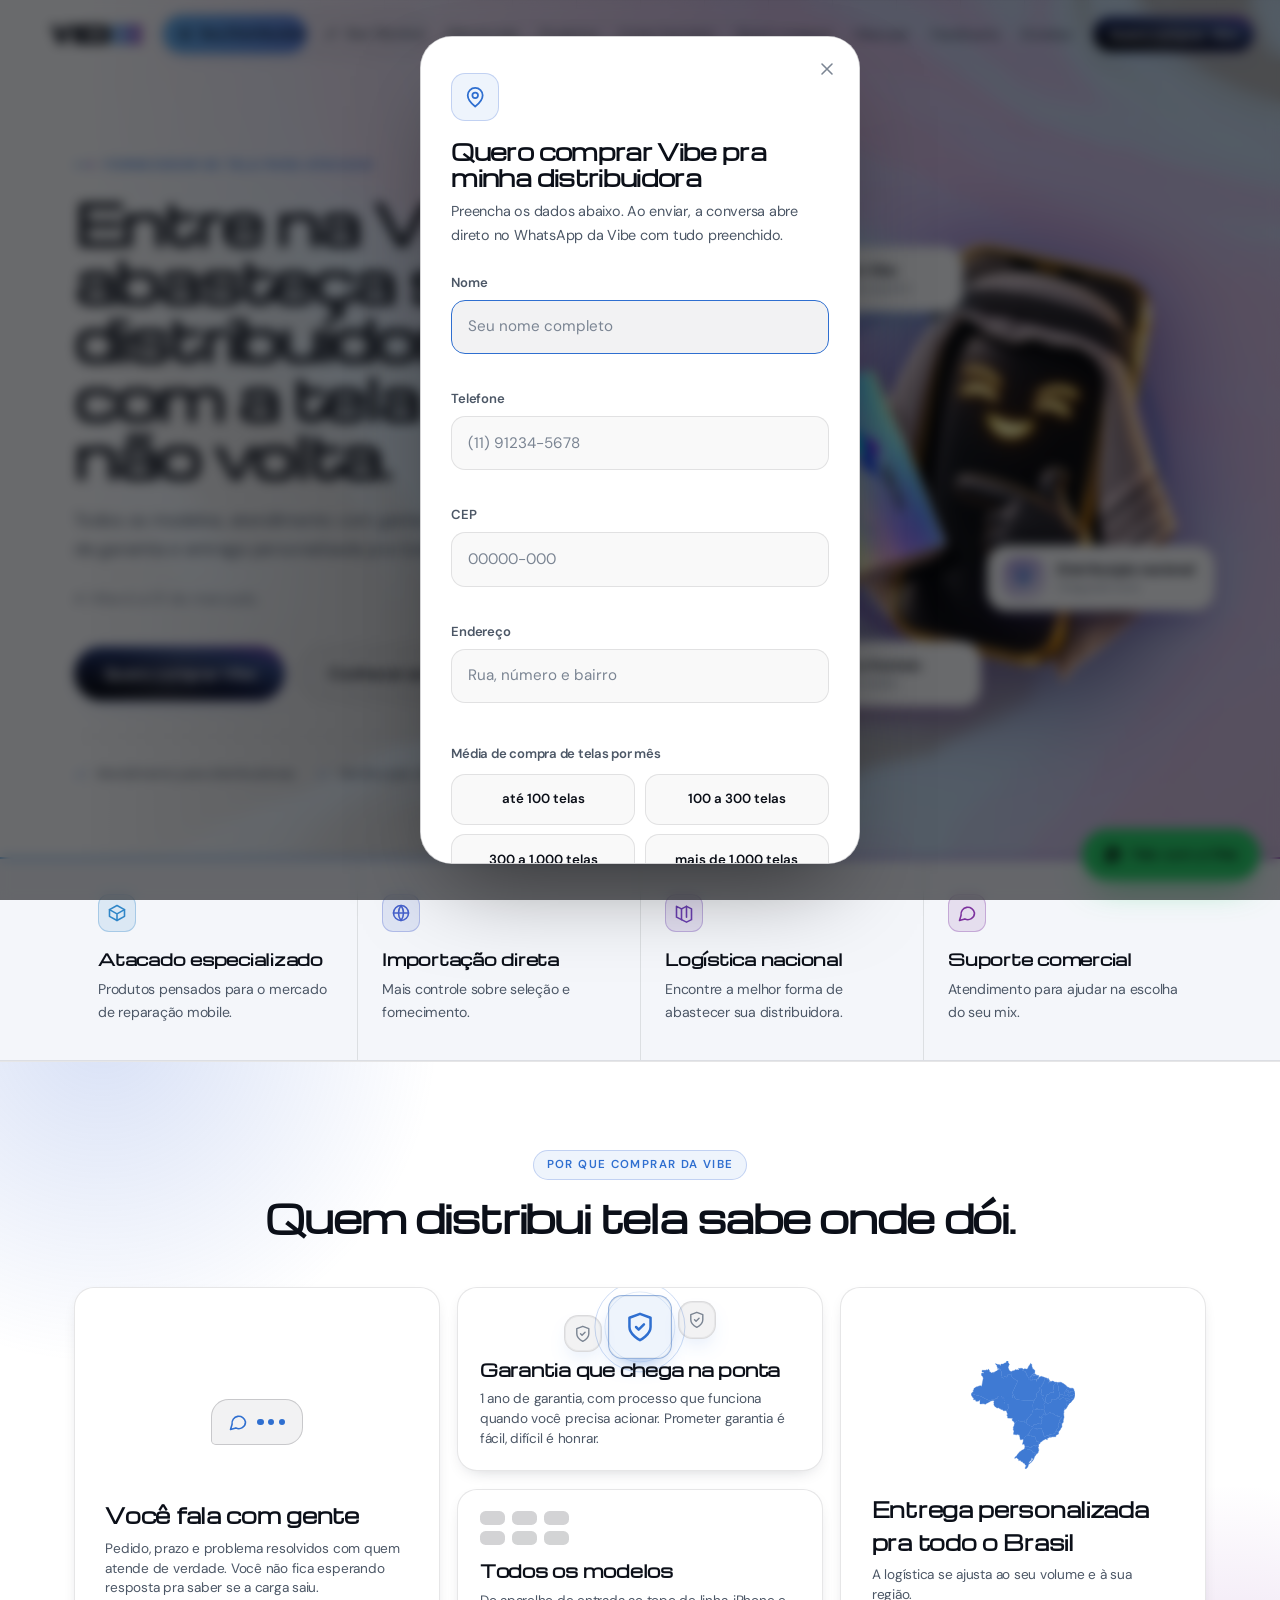
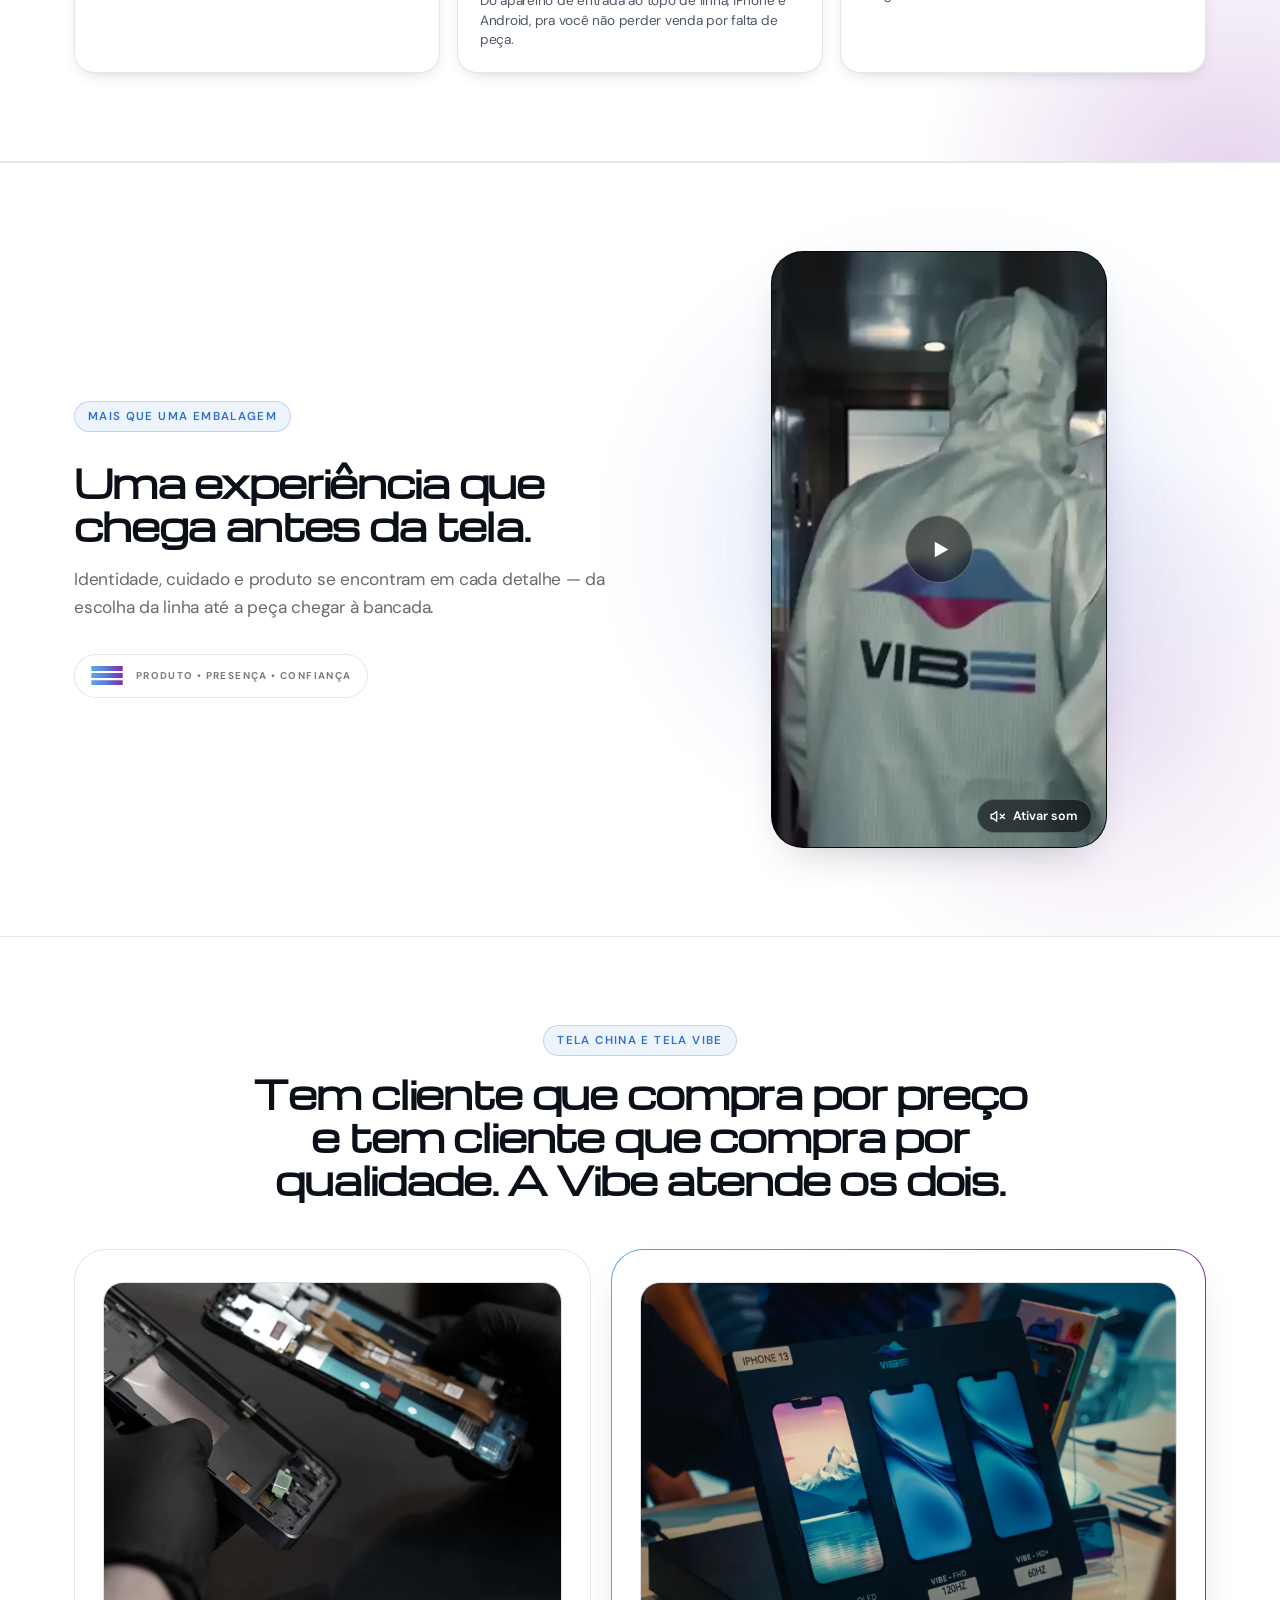
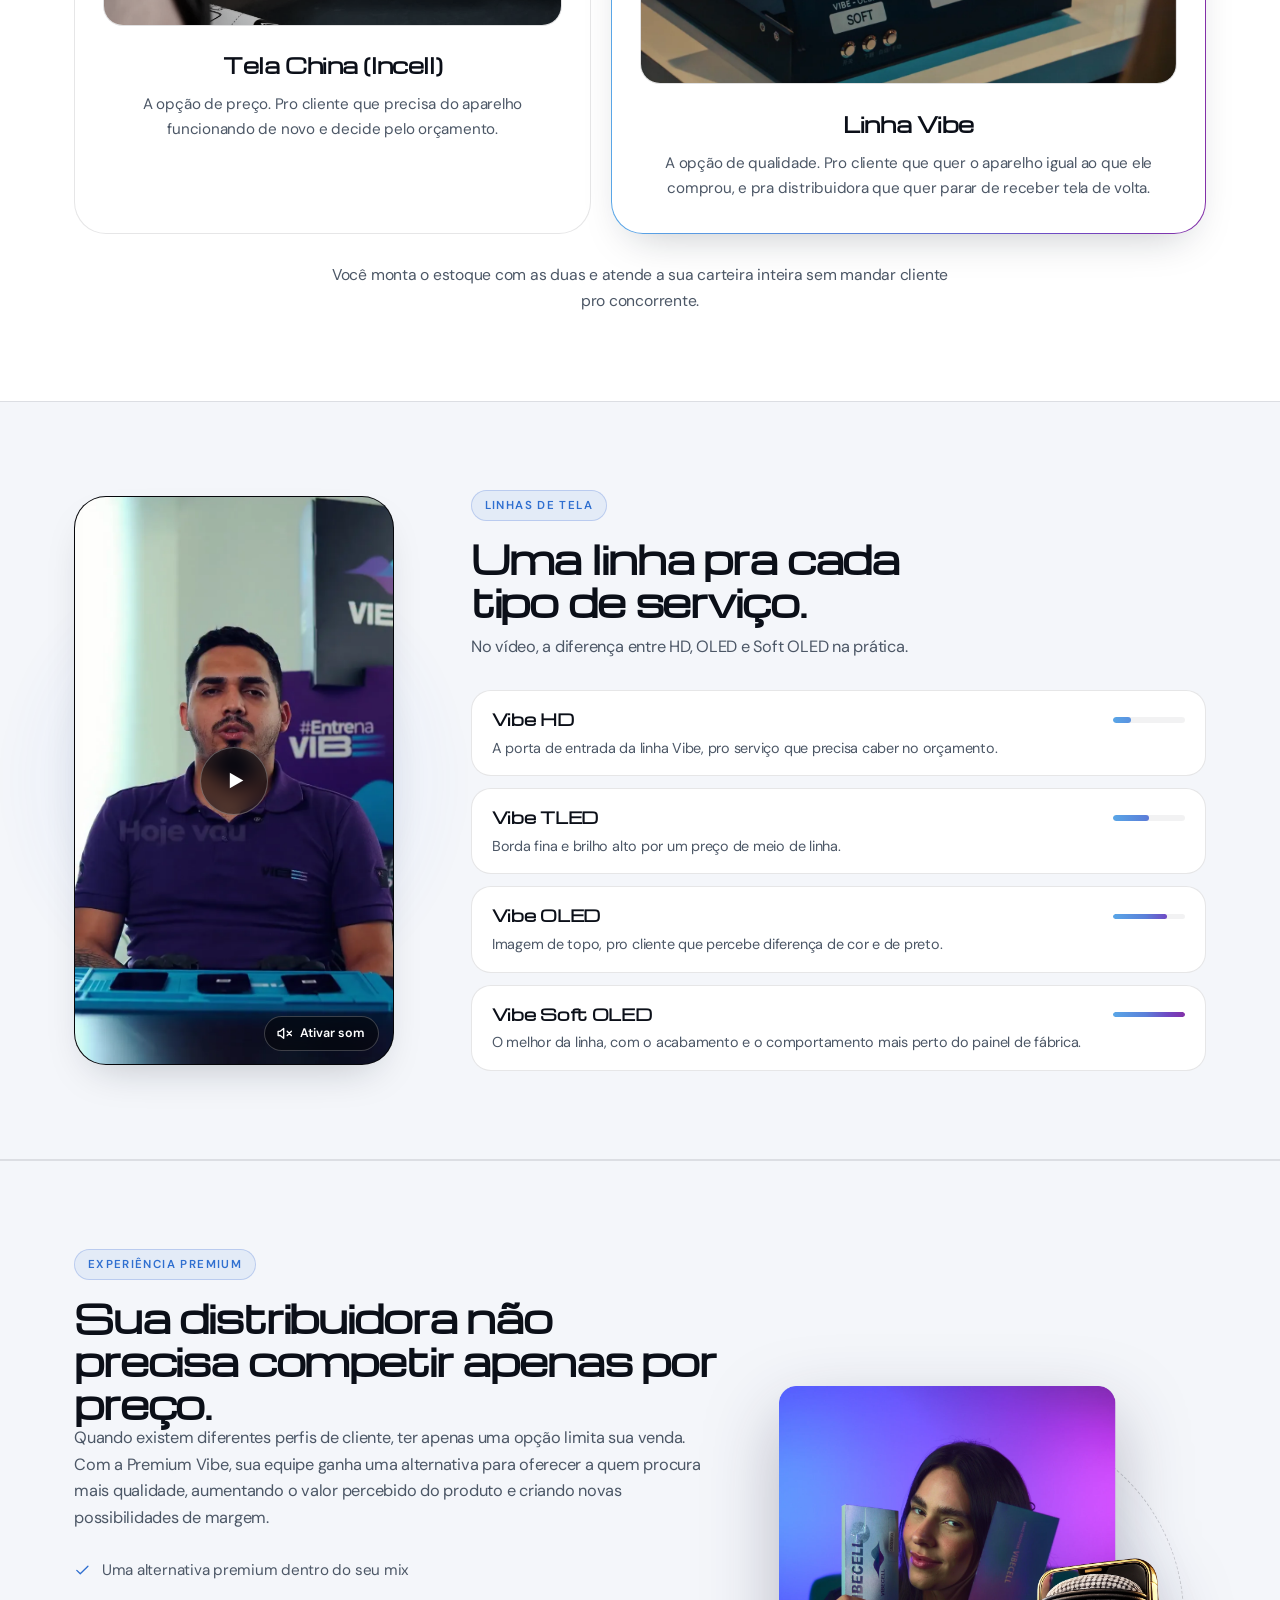
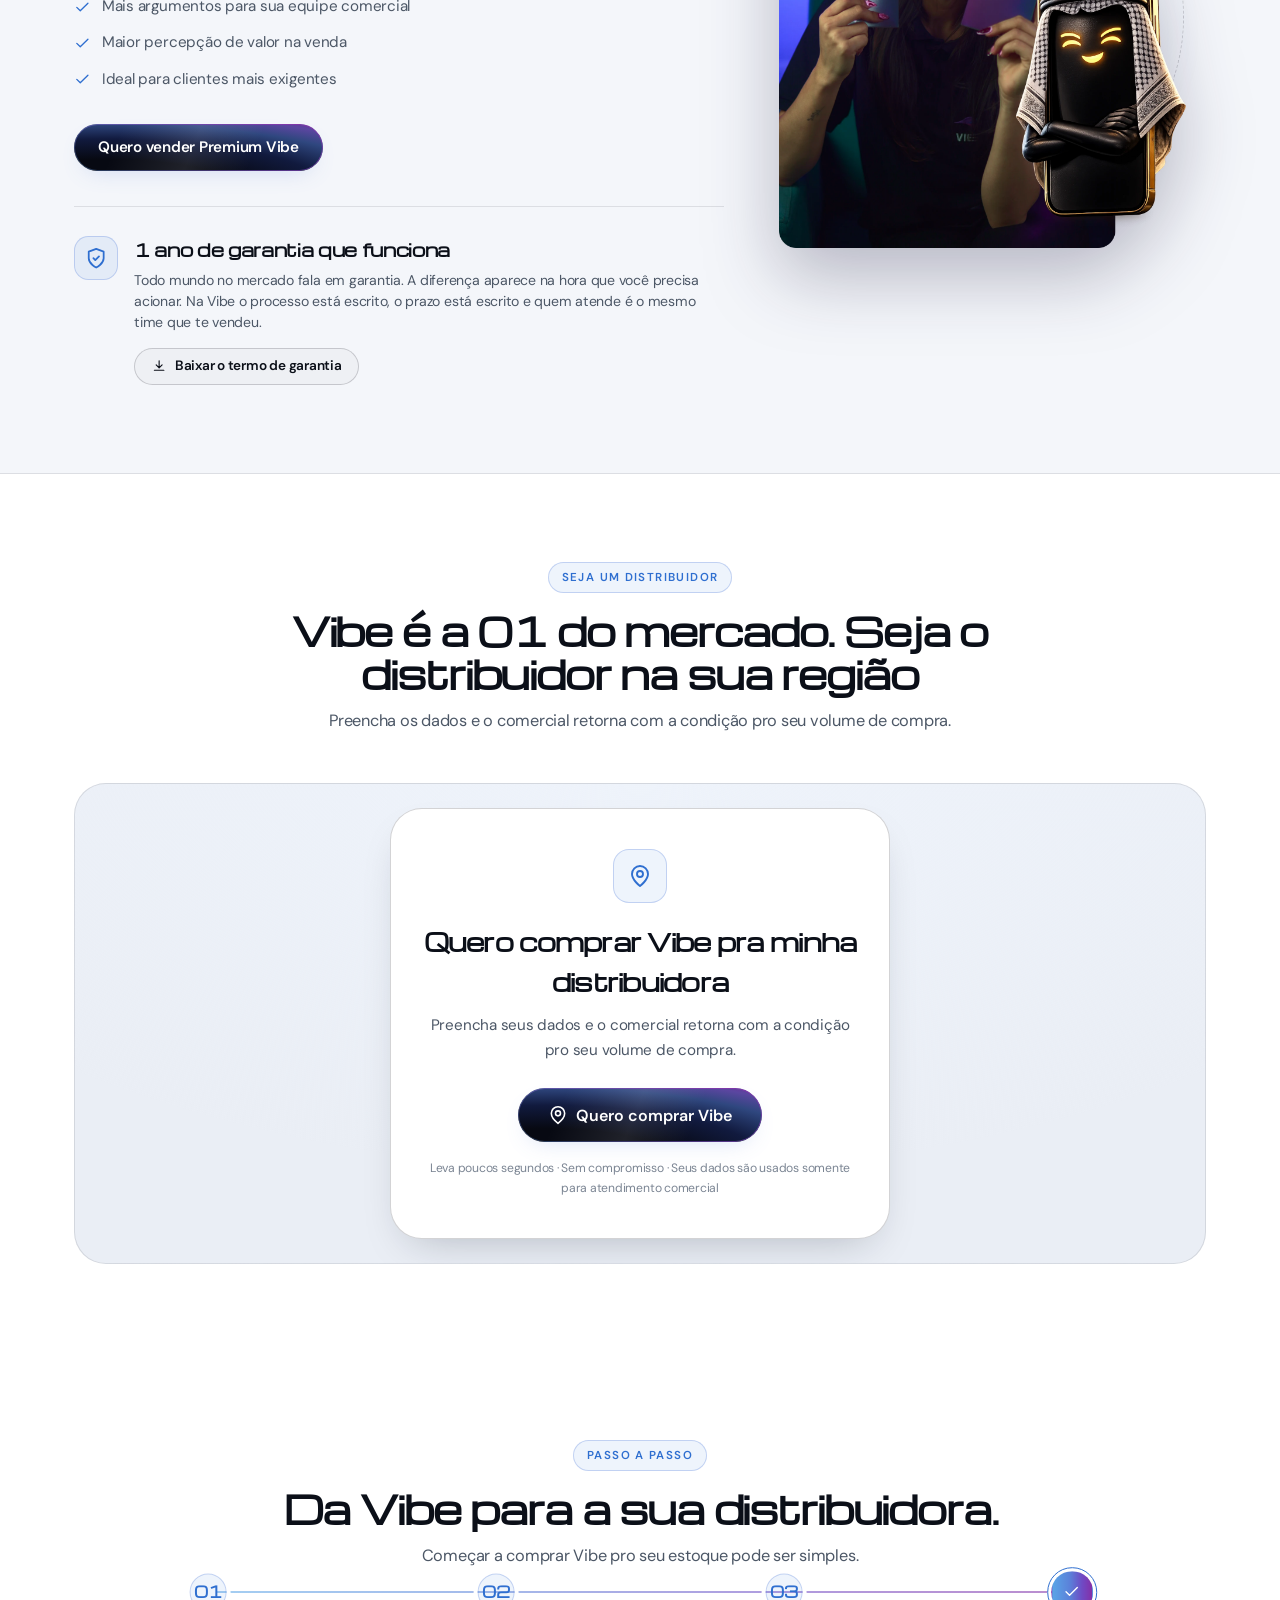
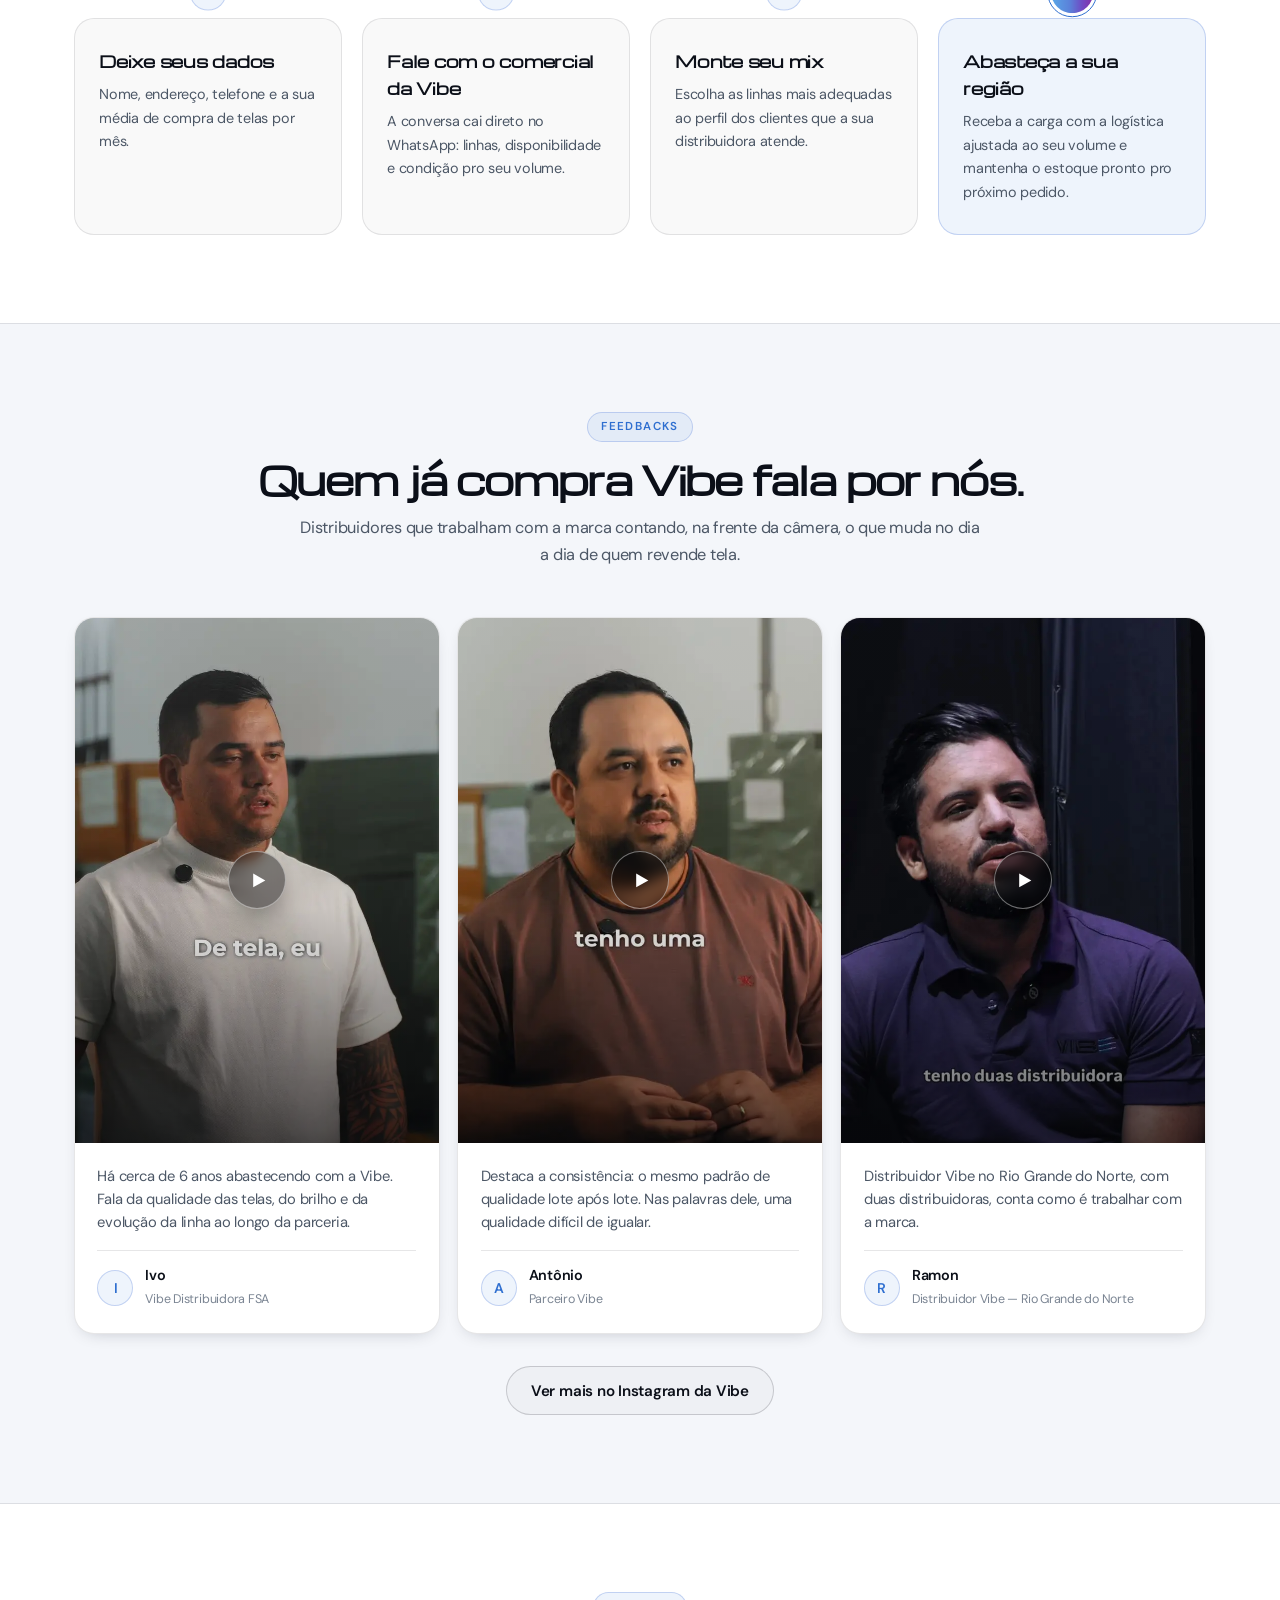
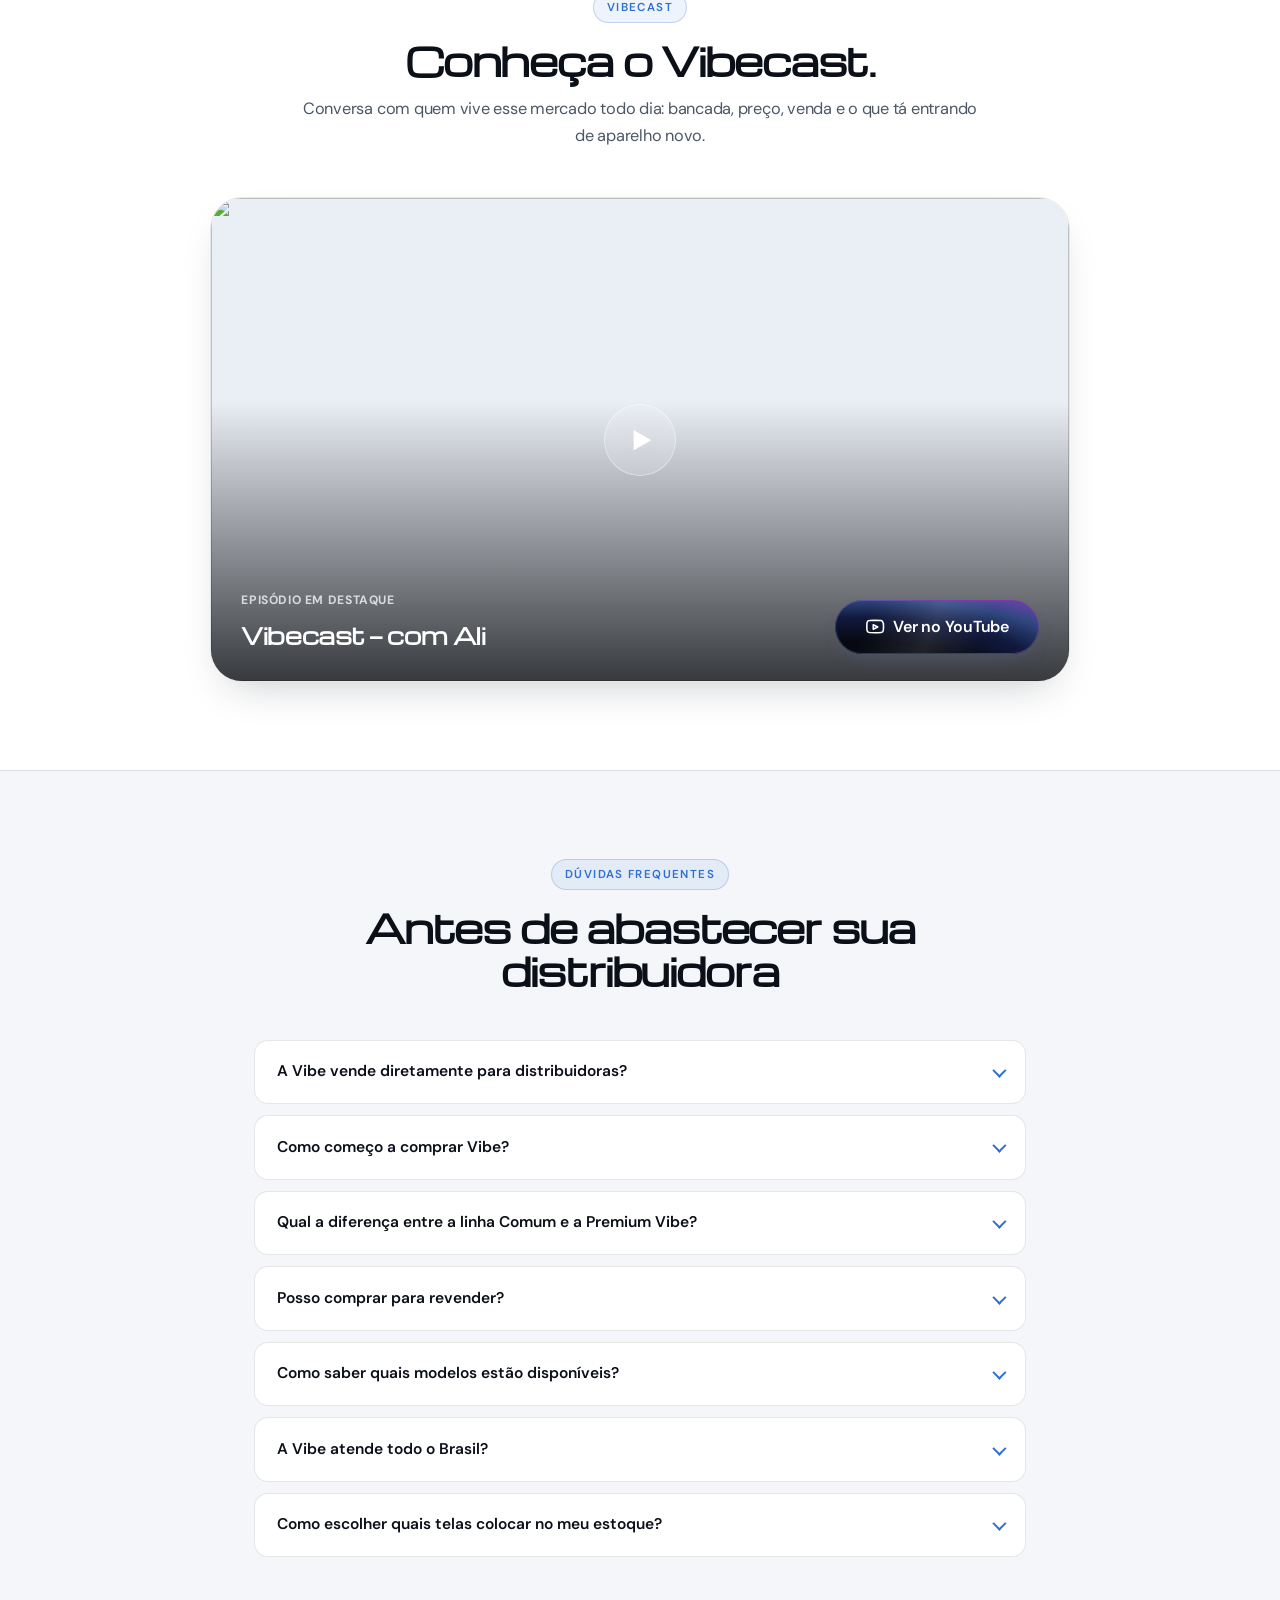
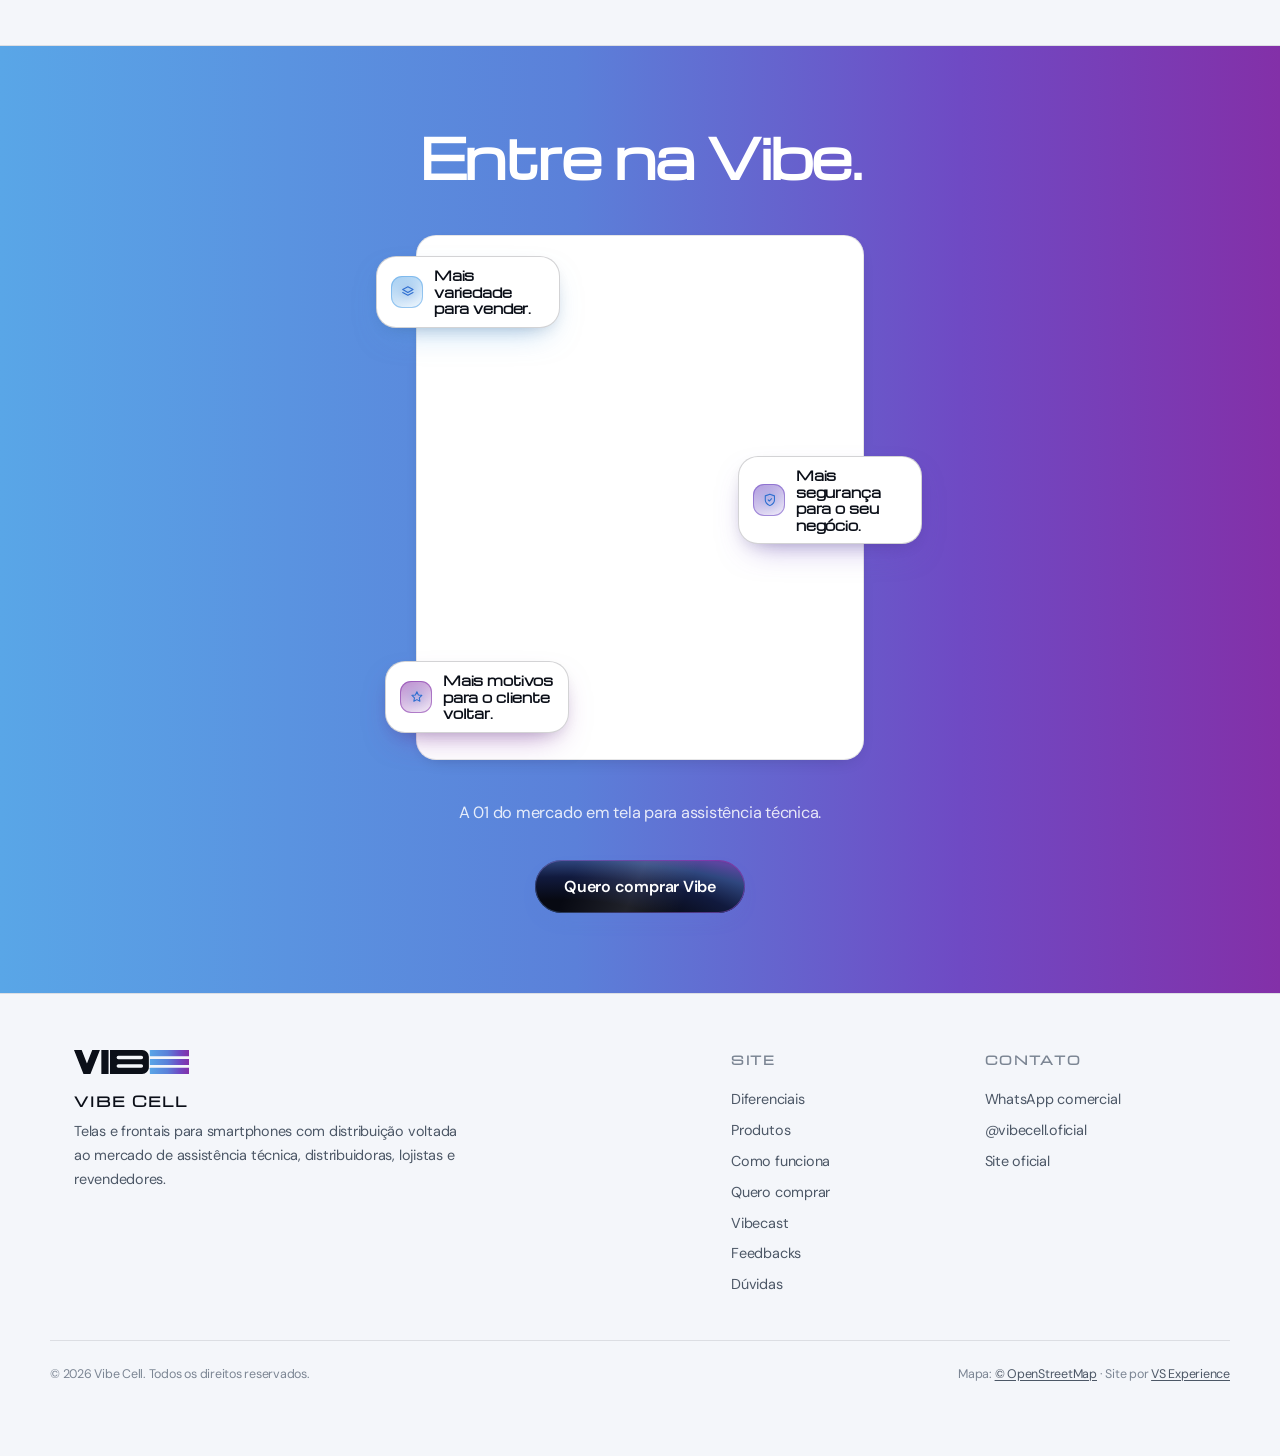
==== commit faec81b5: "Ajusteste" ====
--- a/distribuidor.html
+++ b/distribuidor.html
@@ -85,6 +85,9 @@
   <symbol id="i-star" viewBox="0 0 24 24"><path d="m12 3 2.6 5.6 6 .8-4.4 4.2 1.1 6L12 16.8 6.7 19.6l1.1-6L3.4 9.4l6-.8z"/></symbol>
   <symbol id="i-download" viewBox="0 0 24 24"><path d="M12 3v12m0 0 5-5m-5 5-5-5"/><path d="M4 19h16"/></symbol>
   <symbol id="i-play" viewBox="0 0 24 24"><path d="M6 4l14 8-14 8V4z"/></symbol>
+  <symbol id="i-pausa" viewBox="0 0 24 24"><path d="M6.5 4h3.5v16H6.5zM14 4h3.5v16H14z"/></symbol>
+  <symbol id="i-som" viewBox="0 0 24 24"><path d="M11 5 6 9H3v6h3l5 4z"/><path d="M15.5 8.5a5 5 0 0 1 0 7M18.5 5.5a9 9 0 0 1 0 13"/></symbol>
+  <symbol id="i-mudo" viewBox="0 0 24 24"><path d="M11 5 6 9H3v6h3l5 4z"/><path d="m16 9 6 6M22 9l-6 6"/></symbol>
   <symbol id="i-youtube" viewBox="0 0 24 24"><path d="M21.6 7.2s-.2-1.5-.8-2.1c-.8-.8-1.7-.8-2.1-.9C15.9 4 12 4 12 4h0s-3.9 0-6.7.2c-.4 0-1.3.1-2.1.9-.6.6-.8 2.1-.8 2.1S2.2 9 2.2 10.7v1.4c0 1.7.2 3.5.2 3.5s.2 1.5.8 2.1c.8.8 1.8.8 2.3.9 1.6.1 6.9.2 6.9.2h0s3.9 0 6.7-.2c.4 0 1.3-.1 2.1-.9.6-.6.8-2.1.8-2.1s.2-1.8.2-3.5v-1.4c0-1.7-.2-3.5-.2-3.5z"/><path d="M9.9 14.7v-5.4l5.4 2.7-5.4 2.7z"/></symbol>
 </svg>
 
@@ -205,20 +208,34 @@
     </div>
   </section>
 
-  <!-- ============ EXPERIÊNCIA VISUAL DA MARCA ============ -->
+  <!-- ============ EXPERIÊNCIA VISUAL DA MARCA ============
+       Texto + vídeo "Importação direta" (reel do @vibecell.oficial). -->
   <section class="brand-stream" aria-labelledby="brandStreamTitle">
-    <div class="brand-stream-stage" id="brandStream" aria-hidden="true"></div>
-    <div class="brand-stream-shade" aria-hidden="true"></div>
-    <div class="wrap brand-stream-content">
-      <span class="kicker">Mais que uma embalagem</span>
-      <h2 class="h2" id="brandStreamTitle">Uma experiência que chega antes da tela.</h2>
-      <p>Identidade, cuidado e produto se encontram em cada detalhe — da escolha da linha até a peça chegar à bancada.</p>
-      <div class="brand-stream-signature" aria-hidden="true">
-        <svg><use href="#barras"/></svg>
-        <span>produto • presença • confiança</span>
-      </div>
-    </div>
-    <p class="sr-only">Imagens da equipe apresentando telas e embalagens Vibe Cell.</p>
+    <div class="wrap brand-stream-in">
+      <div class="brand-stream-content">
+        <span class="kicker">Mais que uma embalagem</span>
+        <h2 class="h2" id="brandStreamTitle">Uma experiência que chega antes da tela.</h2>
+        <p>Identidade, cuidado e produto se encontram em cada detalhe — da escolha da linha até a peça chegar à bancada.</p>
+        <div class="brand-stream-signature" aria-hidden="true">
+          <svg><use href="#barras"/></svg>
+          <span>produto • presença • confiança</span>
+        </div>
+      </div>
+      <div class="brand-stream-media midia-glow">
+        <div class="video-vertical">
+          <video src="assets/video/importacao-direta.mp4" poster="assets/img/capa-video-importacao-direta.webp"
+                 width="360" height="640" muted loop playsinline preload="none"
+                 aria-label="Vídeo da Vibe sobre importação direta"></video>
+          <button type="button" class="video-play" data-video-play aria-label="Reproduzir vídeo">
+            <svg class="ico ico-play"><use href="#i-play"/></svg><svg class="ico ico-pausa"><use href="#i-pausa"/></svg>
+          </button>
+          <button type="button" class="video-som" data-video-som>
+            <svg class="ico ico-mudo"><use href="#i-mudo"/></svg><svg class="ico ico-som"><use href="#i-som"/></svg>
+            <span>Ativar som</span>
+          </button>
+        </div>
+      </div>
+    </div>
   </section>
 
   <!-- ============ PORTFÓLIO ============ -->
@@ -246,51 +263,48 @@
     </div>
   </section>
 
-  <!-- ============ LINHAS DE TELA (leque de cards) ============ -->
+  <!-- ============ LINHAS DE TELA (vídeo + lista) ============
+       O vídeo mostra HD x OLED x Soft OLED na prática; a lista resume cada
+       linha. --nivel é a posição do item na escada, da entrada ao topo. -->
   <section class="sec sec-alt" id="linhas-tela">
-    <div class="wrap">
-      <header class="sec-hd">
+    <div class="wrap linhas-video-in">
+      <header class="linhas-video-hd">
         <span class="kicker">Linhas de tela</span>
         <h2 class="h2">Uma linha pra cada tipo de serviço.</h2>
-      </header>
-      <div class="fan-linhas" id="fanLinhas">
-        <article class="fan-card" tabindex="0">
-          <div class="fan-card-foto">
-            <img src="assets/img/vibe-selo-a54.webp" alt="" loading="lazy">
-            <div class="fan-card-overlay">
-              <h3>Vibe HD</h3>
-              <p>A porta de entrada da linha Vibe, pro serviço que precisa caber no orçamento.</p>
-            </div>
-          </div>
-        </article>
-        <article class="fan-card" tabindex="0">
-          <div class="fan-card-foto">
-            <img src="assets/img/vibe-selo-flex.webp" alt="" loading="lazy">
-            <div class="fan-card-overlay">
-              <h3>Vibe TLED</h3>
-              <p>Borda fina e brilho alto por um preço de meio de linha.</p>
-            </div>
-          </div>
-        </article>
-        <article class="fan-card" tabindex="0">
-          <div class="fan-card-foto">
-            <img src="assets/img/vibe-selo-frame.webp" alt="" loading="lazy">
-            <div class="fan-card-overlay">
-              <h3>Vibe OLED</h3>
-              <p>Imagem de topo, pro cliente que percebe diferença de cor e de preto.</p>
-            </div>
-          </div>
-        </article>
-        <article class="fan-card" tabindex="0">
-          <div class="fan-card-foto">
-            <img src="assets/img/vibe-selo-etiqueta.webp" alt="" loading="lazy">
-            <div class="fan-card-overlay">
-              <h3>Vibe Soft OLED</h3>
-              <p>O melhor da linha, com o acabamento e o comportamento mais perto do painel de fábrica.</p>
-            </div>
-          </div>
-        </article>
-      </div>
+        <p class="sub">No vídeo, a diferença entre HD, OLED e Soft OLED na prática.</p>
+      </header>
+      <div class="linhas-video-media midia-glow">
+        <div class="video-vertical">
+          <video src="assets/video/diferenca-telas.mp4" poster="assets/img/capa-video-diferenca-telas.webp"
+                 width="720" height="1280" muted loop playsinline preload="none"
+                 aria-label="Vídeo da Vibe explicando a diferença entre as telas HD, OLED e Soft OLED"></video>
+          <button type="button" class="video-play" data-video-play aria-label="Reproduzir vídeo">
+            <svg class="ico ico-play"><use href="#i-play"/></svg><svg class="ico ico-pausa"><use href="#i-pausa"/></svg>
+          </button>
+          <button type="button" class="video-som" data-video-som>
+            <svg class="ico ico-mudo"><use href="#i-mudo"/></svg><svg class="ico ico-som"><use href="#i-som"/></svg>
+            <span>Ativar som</span>
+          </button>
+        </div>
+      </div>
+      <ul class="linhas-lista">
+        <li class="linhas-item" style="--nivel:.25">
+          <div class="linhas-item-topo"><h3>Vibe HD</h3><span class="linhas-item-nivel" aria-hidden="true"></span></div>
+          <p>A porta de entrada da linha Vibe, pro serviço que precisa caber no orçamento.</p>
+        </li>
+        <li class="linhas-item" style="--nivel:.5">
+          <div class="linhas-item-topo"><h3>Vibe TLED</h3><span class="linhas-item-nivel" aria-hidden="true"></span></div>
+          <p>Borda fina e brilho alto por um preço de meio de linha.</p>
+        </li>
+        <li class="linhas-item" style="--nivel:.75">
+          <div class="linhas-item-topo"><h3>Vibe OLED</h3><span class="linhas-item-nivel" aria-hidden="true"></span></div>
+          <p>Imagem de topo, pro cliente que percebe diferença de cor e de preto.</p>
+        </li>
+        <li class="linhas-item" style="--nivel:1">
+          <div class="linhas-item-topo"><h3>Vibe Soft OLED</h3><span class="linhas-item-nivel" aria-hidden="true"></span></div>
+          <p>O melhor da linha, com o acabamento e o comportamento mais perto do painel de fábrica.</p>
+        </li>
+      </ul>
     </div>
   </section>
 
--- a/assets/css/style.css
+++ b/assets/css/style.css
@@ -76,11 +76,6 @@
   --stream-text:#0b0f18;
   --stream-muted:rgba(11,15,24,.62);
   --stream-border:rgba(11,15,24,.10);
-  --stream-card-border:rgba(11,15,24,.18);
-  --stream-card-shadow:rgba(18,29,48,.24);
-  --stream-edge:rgba(255,255,255,.38);
-  --stream-core:rgba(255,255,255,.97);
-  --stream-core-soft:rgba(255,255,255,.82);
   --stream-sign-bg:rgba(255,255,255,.74);
   --stream-sign-text:rgba(11,15,24,.55);
 
@@ -123,11 +118,6 @@
   --stream-text:#ffffff;
   --stream-muted:rgba(255,255,255,.67);
   --stream-border:rgba(255,255,255,.08);
-  --stream-card-border:rgba(255,255,255,.20);
-  --stream-card-shadow:rgba(0,0,0,.55);
-  --stream-edge:rgba(5,6,9,.18);
-  --stream-core:rgba(5,6,9,.95);
-  --stream-core-soft:rgba(5,6,9,.76);
   --stream-sign-bg:rgba(5,6,9,.48);
   --stream-sign-text:rgba(255,255,255,.58);
 
@@ -774,63 +764,130 @@
 }
 .sec-bento .wrap{position:relative;z-index:1}
 
-/* Corredor visual — transforma as fotos em narrativa, não em galeria avulsa.
-   As duas trilhas partem do centro e avançam em perspectiva ao redor da copy. */
 .sr-only{position:absolute!important;width:1px!important;height:1px!important;padding:0!important;margin:-1px!important;overflow:hidden!important;clip:rect(0,0,0,0)!important;white-space:nowrap!important;border:0!important}
+
+/* Seção de marca — texto de um lado, mídia do outro. Distribuidor mostra o
+   vídeo "Importação direta"; Técnico (Vibe Academy, .brand-stream-pc) mostra
+   o mockup de PC com a plataforma. */
 .brand-stream{
-  position:relative;min-height:clamp(34rem,58vw,46rem);display:grid;place-items:center;
-  overflow:hidden;isolation:isolate;background:var(--stream-bg);color:var(--stream-text);border-block:1px solid var(--stream-border);
-  container-type:inline-size;
+  position:relative;overflow:hidden;isolation:isolate;
+  background:var(--stream-bg);color:var(--stream-text);border-block:1px solid var(--stream-border);
 }
 .brand-stream::before{
-  content:"";position:absolute;inset:0;z-index:-2;
+  content:"";position:absolute;inset:0;z-index:-1;pointer-events:none;
   background:
-    radial-gradient(48% 58% at 50% 48%,rgba(91,128,217,.20),transparent 68%),
-    radial-gradient(42% 52% at 50% 58%,rgba(131,48,168,.14),transparent 72%),var(--stream-bg);
-}
-.brand-stream-stage{position:absolute;inset:0;perspective:30cqw;perspective-origin:50% 54%;pointer-events:none}
-.brand-stream-rail{position:absolute;inset:0;transform-style:preserve-3d}
-.brand-stream-card{
-  position:absolute;left:50%;top:54%;width:18cqw;height:25cqw;margin-left:-9cqw;margin-top:-12.5cqw;
-  overflow:hidden;border-radius:.8cqw;border:1px solid var(--stream-card-border);
-  box-shadow:0 22px 60px var(--stream-card-shadow);backface-visibility:hidden;will-change:transform,opacity;
-  animation-duration:18s;animation-timing-function:linear;animation-iteration-count:infinite;
-}
-.brand-stream-card img{width:100%;height:100%;display:block;object-fit:cover;filter:saturate(.9) contrast(1.04)}
-.brand-stream-card.is-wide img{object-position:center}
-.brand-stream-rail-left .brand-stream-card{animation-name:brandRailLeft}
-.brand-stream-rail-right .brand-stream-card{animation-name:brandRailRight}
-@keyframes brandRailLeft{
-  0%{opacity:0;transform:translate3d(8cqw,0,-28cqw) rotateY(6deg)}
-  8%{opacity:.8}
-  44%{opacity:1;transform:translate3d(-18cqw,0,-8cqw) rotateY(15deg)}
-  82%{opacity:1}
-  100%{opacity:0;transform:translate3d(-53cqw,0,8cqw) rotateY(28deg)}
-}
-@keyframes brandRailRight{
-  0%{opacity:0;transform:translate3d(-8cqw,0,-28cqw) rotateY(-6deg)}
-  8%{opacity:.8}
-  44%{opacity:1;transform:translate3d(18cqw,0,-8cqw) rotateY(-15deg)}
-  82%{opacity:1}
-  100%{opacity:0;transform:translate3d(53cqw,0,8cqw) rotateY(-28deg)}
-}
-.brand-stream-shade{
-  position:absolute;inset:0;z-index:1;pointer-events:none;
-  background:
-    linear-gradient(90deg,var(--stream-edge),transparent 24%,transparent 76%,var(--stream-edge)),
-    radial-gradient(ellipse 34% 48% at 50% 54%,var(--stream-core) 0%,var(--stream-core-soft) 42%,transparent 78%),
-    linear-gradient(180deg,var(--stream-bg) 0%,transparent 16%,transparent 82%,var(--stream-bg) 100%);
-}
-.brand-stream-content{position:relative;z-index:2;text-align:center;display:flex;flex-direction:column;align-items:center;padding-block:5rem;pointer-events:none}
+    radial-gradient(40% 62% at 74% 48%,rgba(91,128,217,.18),transparent 70%),
+    radial-gradient(32% 50% at 86% 72%,rgba(131,48,168,.13),transparent 72%);
+}
+.brand-stream-in{display:grid;grid-template-columns:minmax(0,1fr) minmax(0,1fr);gap:4rem;align-items:center;padding-block:5.5rem}
+.brand-stream-pc .brand-stream-in{grid-template-columns:minmax(0,.8fr) minmax(0,1.2fr)}
+.brand-stream-content{display:flex;flex-direction:column;align-items:flex-start}
 .brand-stream-content .kicker{color:var(--acc)}
-.brand-stream-content .h2{max-width:18ch;margin:.85rem auto 1.1rem;color:var(--stream-text);text-wrap:balance}
+.brand-stream-content .h2{max-width:18ch;margin:.85rem 0 1.1rem;color:var(--stream-text);text-wrap:balance}
 .brand-stream-content>p{max-width:46ch;color:var(--stream-muted);font-size:clamp(.95rem,1.5vw,1.08rem)}
 .brand-stream-content>p+p{margin-top:.6rem}
-.brand-stream-cta{margin-top:1.8rem;pointer-events:auto}
+.brand-stream-cta{margin-top:1.8rem}
 .brand-stream-signature{display:flex;align-items:center;gap:.8rem;margin-top:2rem;padding:.7rem 1rem;border:1px solid var(--stream-border);border-radius:100px;background:var(--stream-sign-bg);backdrop-filter:blur(10px)}
 .brand-stream-signature svg{width:2rem;height:1.2rem}
 .brand-stream-signature span{font-size:.62rem;font-weight:700;letter-spacing:.14em;text-transform:uppercase;color:var(--stream-sign-text)}
-@media (prefers-reduced-motion:reduce){.brand-stream-card{animation-duration:18s!important;animation-play-state:paused!important}}
+.brand-stream-media{justify-self:center;width:min(21rem,100%)}
+.brand-stream-pc .brand-stream-media{width:100%}
+@media (max-width:900px){
+  .brand-stream-in,.brand-stream-pc .brand-stream-in{grid-template-columns:1fr;gap:3rem;padding-block:4.5rem}
+  .brand-stream-content{align-items:center;text-align:center}
+  .brand-stream-content .h2{margin-inline:auto}
+  .brand-stream-media{width:min(19rem,100%)}
+  .brand-stream-pc .brand-stream-media{width:min(38rem,100%)}
+}
+
+/* Brilho da marca atrás de vídeo/mockup — o ::before sai da moldura, então
+   fica no wrapper (a moldura do vídeo corta o que passa da borda). */
+.midia-glow{position:relative;isolation:isolate}
+.midia-glow::before{
+  content:"";position:absolute;inset:6% -12%;z-index:-1;border-radius:50%;pointer-events:none;
+  background:radial-gradient(circle,var(--acc-glow),transparent 66%);filter:blur(36px);opacity:.85;
+}
+
+/* Vídeo vertical (reels do @vibecell.oficial) — começa mudo e só toca com a
+   moldura na tela; ver ligarVideos() no app.js. .pausado mostra o play;
+   .com-som troca o ícone do botão de som. */
+.video-vertical{
+  position:relative;width:100%;aspect-ratio:9/16;overflow:hidden;
+  border-radius:var(--r-xl);background:#050609;border:1px solid var(--border-2);box-shadow:var(--shadow);
+}
+.video-vertical video{width:100%;height:100%;object-fit:cover;display:block;cursor:pointer}
+.video-play{
+  position:absolute;left:50%;top:50%;width:4.25rem;height:4.25rem;margin:-2.125rem 0 0 -2.125rem;
+  display:grid;place-items:center;border-radius:50%;color:#fff;
+  background:rgba(5,6,9,.5);border:1px solid rgba(255,255,255,.28);backdrop-filter:blur(8px);
+  opacity:0;transform:scale(.85);pointer-events:none;transition:opacity .25s,transform .3s var(--ease),background .2s;
+}
+.video-play:hover{background:rgba(5,6,9,.72)}
+.video-vertical.pausado .video-play,.video-play:focus-visible{opacity:1;transform:none;pointer-events:auto}
+.video-play .ico{width:1.45rem;height:1.45rem;fill:currentColor;stroke:none}
+.video-play .ico-play{margin-left:.2rem}
+.video-play .ico-pausa,.video-vertical:not(.pausado) .video-play .ico-play{display:none}
+.video-vertical:not(.pausado) .video-play .ico-pausa{display:block}
+.video-som{
+  position:absolute;right:.85rem;bottom:.85rem;display:inline-flex;align-items:center;gap:.45rem;
+  padding:.5rem .85rem .5rem .7rem;border-radius:100px;color:#fff;font-size:.78rem;font-weight:600;line-height:1;
+  background:rgba(5,6,9,.58);border:1px solid rgba(255,255,255,.22);backdrop-filter:blur(8px);transition:background .2s;
+}
+.video-som:hover{background:rgba(5,6,9,.8)}
+.video-som .ico{width:1.05rem;height:1.05rem}
+.video-som .ico-som,.video-vertical.com-som .video-som .ico-mudo{display:none}
+.video-vertical.com-som .video-som .ico-som{display:block}
+
+/* Mockup de PC da Vibe Academy — monitor desenhado em CSS com a plataforma
+   na tela. .pc-mock é o container: tudo dentro mede em cqw, então o conjunto
+   escala como uma imagem. Decorativo (aria-hidden no HTML). */
+.pc-mock{container-type:inline-size;width:100%}
+.pc-monitor{
+  position:relative;padding:1.7cqw;border-radius:2.2cqw;
+  background:linear-gradient(160deg,#272c38 0%,#0d1016 52%,#181c25 100%);
+  border:1px solid rgba(255,255,255,.14);
+  box-shadow:0 7cqw 12cqw -5cqw rgba(0,0,0,.9),inset 0 1px 0 rgba(255,255,255,.08);
+}
+.pc-monitor::before{content:"";position:absolute;top:.55cqw;left:50%;width:.6cqw;height:.6cqw;margin-left:-.3cqw;border-radius:50%;background:#353b49}
+.pc-tela{
+  display:flex;flex-direction:column;aspect-ratio:16/9;overflow:hidden;border-radius:.9cqw;
+  background:radial-gradient(60% 70% at 85% 0%,rgba(91,128,217,.16),transparent 70%),#07080c;
+  color:#fff;font-family:var(--ff-txt);letter-spacing:0;line-height:1.25;
+}
+.pc-pescoco{width:12cqw;height:6.5cqw;margin:0 auto;background:linear-gradient(90deg,#0c0f15,#2a303c 50%,#0c0f15);clip-path:polygon(10% 0,90% 0,100% 100%,0 100%)}
+.pc-base{width:32cqw;height:1.5cqw;margin:0 auto;border-radius:1cqw 1cqw .4cqw .4cqw;background:linear-gradient(180deg,#303643,#11141b);box-shadow:0 2.6cqw 4cqw -1.4cqw rgba(0,0,0,.85)}
+
+.pc-ui-topo{display:flex;align-items:center;gap:1.8cqw;height:7cqw;padding:0 2.8cqw;border-bottom:1px solid rgba(255,255,255,.07);flex:none}
+.pc-ui-logo{width:9.6cqw;height:2cqw;color:#fff}
+.pc-ui-marca{padding-left:1.8cqw;border-left:1px solid rgba(255,255,255,.18);font-family:var(--ff-tit);font-size:1.25cqw;letter-spacing:.2em;text-transform:uppercase;color:var(--c-ciano)}
+.pc-ui-nav{display:flex;gap:2.4cqw;margin-left:auto;font-size:1.35cqw;color:rgba(255,255,255,.5)}
+.pc-ui-nav b{font-weight:600;color:#fff}
+.pc-ui-avatar{width:3.2cqw;height:3.2cqw;border-radius:50%;background:var(--grad)}
+.pc-ui-corpo{flex:1;min-height:0;display:grid;grid-template-columns:minmax(0,1fr) 26cqw;gap:2.4cqw;padding:2.6cqw 2.8cqw}
+.pc-ui-player{position:relative;aspect-ratio:16/9;overflow:hidden;border-radius:1.1cqw;background:#111}
+.pc-ui-player img{width:100%;height:100%;object-fit:cover;object-position:50% 42%;display:block}
+.pc-ui-player::after{content:"";position:absolute;inset:0;background:linear-gradient(180deg,rgba(5,6,9,.1) 40%,rgba(5,6,9,.78))}
+.pc-ui-play{position:absolute;left:50%;top:46%;z-index:1;width:6.4cqw;height:6.4cqw;margin:-3.2cqw 0 0 -3.2cqw;display:grid;place-items:center;border-radius:50%;background:var(--grad-cta);box-shadow:0 0 4cqw rgba(91,128,217,.65)}
+.pc-ui-play svg{width:2.4cqw;height:2.4cqw;margin-left:.3cqw;fill:var(--acc-ink)}
+.pc-ui-progresso{position:absolute;left:2.2cqw;right:2.2cqw;bottom:2cqw;z-index:1}
+.pc-ui-barra{display:block;height:.55cqw;border-radius:1cqw;background:rgba(255,255,255,.22);overflow:hidden}
+.pc-ui-barra span{display:block;width:38%;height:100%;background:var(--grad)}
+.pc-ui-aula{margin-top:1.8cqw}
+.pc-ui-aula b{display:block;font-family:var(--ff-tit);font-size:1.7cqw;font-weight:400;letter-spacing:-.02em}
+.pc-ui-aula small{display:block;margin-top:.7cqw;font-size:1.3cqw;color:rgba(255,255,255,.5)}
+.pc-ui-lateral{display:flex;flex-direction:column;gap:1.3cqw;min-height:0}
+.pc-ui-rot{font-size:1.1cqw;font-weight:700;letter-spacing:.14em;text-transform:uppercase;color:rgba(255,255,255,.45)}
+.pc-ui-mod{display:block;padding:1.5cqw 1.6cqw;border-radius:1cqw;background:rgba(255,255,255,.035);border:1px solid rgba(255,255,255,.07)}
+.pc-ui-mod b{display:flex;align-items:center;gap:1cqw;font-size:1.45cqw;font-weight:600}
+.pc-ui-mod b::before{content:"";width:1cqw;height:1cqw;border-radius:50%;background:rgba(255,255,255,.25)}
+.pc-ui-mod i{display:block;height:.45cqw;margin-top:1.1cqw;border-radius:1cqw;background:rgba(255,255,255,.1);overflow:hidden}
+.pc-ui-mod i::before{content:"";display:block;width:var(--p,0%);height:100%;background:var(--grad)}
+.pc-ui-mod.is-on{border-color:rgba(111,182,239,.45);background:rgba(91,128,217,.12)}
+.pc-ui-mod.is-on b::before{background:var(--c-ciano);box-shadow:0 0 1.2cqw var(--c-ciano)}
+.pc-ui-prox{display:flex;align-items:center;gap:1.2cqw;margin-top:auto;padding:1.1cqw;border-radius:1cqw;background:rgba(255,255,255,.035);border:1px solid rgba(255,255,255,.07)}
+.pc-ui-prox img{flex:none;width:7.2cqw;aspect-ratio:1;border-radius:.7cqw;object-fit:cover;display:block}
+.pc-ui-prox small{display:block;font-size:1.05cqw;letter-spacing:.1em;text-transform:uppercase;color:rgba(255,255,255,.45)}
+.pc-ui-prox b{display:block;margin-top:.4cqw;font-size:1.35cqw;font-weight:600}
 
 /* Dores — "cascata de consequências": nada de quatro cards iguais.
    A gravidade cresce a cada item (friso mais grosso, barra de peso maior),
@@ -1215,54 +1272,40 @@
 .split-col-vibe .split-foto img{filter:none}
 .split-fechamento{text-align:center;color:var(--text-2);margin:1.75rem auto 0;max-width:58ch;font-size:.98rem}
 
-/* ================= LINHAS DE TELA (leque de cards) ================= */
-.fan-linhas{display:flex;justify-content:center;align-items:flex-end;padding:2.5rem 0 1rem}
-.fan-card{
-  position:relative;width:14rem;aspect-ratio:3/4;flex:none;
-  border-radius:var(--r-lg);overflow:hidden;cursor:pointer;
-  border:1px solid var(--border-2);box-shadow:var(--shadow-sm);background:var(--panel);
-  margin-left:-2.9rem;transition:transform .45s var(--ease),box-shadow .35s,z-index 0s .2s;
-  outline:none;
-}
-.fan-card:first-child{margin-left:0}
-.fan-card:nth-child(1){transform:rotate(-9deg) translateY(1.5rem);z-index:1}
-.fan-card:nth-child(2){transform:rotate(-3deg) translateY(.2rem);z-index:2}
-.fan-card:nth-child(3){transform:rotate(3deg) translateY(.2rem);z-index:3}
-.fan-card:nth-child(4){transform:rotate(9deg) translateY(1.5rem);z-index:4}
-
-/* Técnico tem 5 cards (entrou a Tela China) — leque próprio, simétrico em
-   torno do card do meio, sem mexer no leque de 4 do distribuidor acima. */
-.fan-linhas-5 .fan-card:nth-child(1){transform:rotate(-11deg) translateY(2.3rem);z-index:1}
-.fan-linhas-5 .fan-card:nth-child(2){transform:rotate(-5.5deg) translateY(.9rem);z-index:2}
-.fan-linhas-5 .fan-card:nth-child(3){transform:rotate(0deg) translateY(0);z-index:3}
-.fan-linhas-5 .fan-card:nth-child(4){transform:rotate(5.5deg) translateY(.9rem);z-index:4}
-.fan-linhas-5 .fan-card:nth-child(5){transform:rotate(11deg) translateY(2.3rem);z-index:5}
-.fan-card:hover,.fan-card:focus-visible,.fan-card.is-up{
-  transform:rotate(0deg) translateY(-1.75rem) scale(1.07)!important;
-  z-index:20!important;box-shadow:0 32px 60px -22px rgba(16,24,40,.4);transition-delay:0s;
-}
-.fan-card-foto{position:relative;width:100%;height:100%;background:linear-gradient(155deg,var(--acc-soft),var(--surface-2));display:grid;place-items:center}
-.fan-card-foto img{position:absolute;inset:0;width:100%;height:100%;object-fit:cover;filter:saturate(.75)}
-.fan-card-ph{width:2.6rem;height:2.6rem;color:var(--acc);opacity:.4}
-.fan-card-overlay{
-  position:absolute;left:0;right:0;bottom:0;padding:1.4rem 1.1rem 1.1rem;text-align:left;
-  background:linear-gradient(180deg,transparent,rgba(6,7,12,.82) 58%);color:#fff;
-}
-.fan-card-overlay h3{font-family:var(--ff-tit);font-weight:800;font-size:1rem;letter-spacing:-.02em}
-.fan-card-overlay p{
-  font-size:.79rem;line-height:1.4;color:rgba(255,255,255,.85);
-  max-height:0;opacity:0;margin-top:0;overflow:hidden;
-  transition:max-height .35s var(--ease),opacity .3s,margin-top .35s var(--ease);
-}
-.fan-card:hover .fan-card-overlay p,
-.fan-card:focus-visible .fan-card-overlay p,
-.fan-card.is-up .fan-card-overlay p{max-height:6rem;opacity:1;margin-top:.4rem}
-
-@media (max-width:760px){
-  .fan-linhas{flex-wrap:wrap;gap:1rem;padding:.5rem 0}
-  .fan-card{width:calc(50% - .5rem);margin-left:0!important;transform:none!important;z-index:1!important}
-  .fan-card:hover,.fan-card:focus-visible,.fan-card.is-up{transform:translateY(-.4rem) scale(1.02)!important}
-  .fan-card-overlay p{max-height:6rem;opacity:1;margin-top:.4rem}
+/* ================= LINHAS DE TELA (vídeo + lista) =================
+   Vídeo à esquerda ocupando a altura toda; cabeçalho e lista à direita,
+   centralizados na altura do vídeo pelas linhas 1fr das pontas. No celular
+   vira cabeçalho → vídeo → lista. A barrinha de cada item (--nivel, de 0 a
+   1) sobe da opção de entrada até a de topo. */
+.linhas-video-in{
+  display:grid;column-gap:clamp(2.5rem,6vw,5.5rem);
+  grid-template-columns:minmax(0,20rem) minmax(0,1fr);
+  grid-template-rows:1fr auto auto 1fr;
+  grid-template-areas:"media ." "media hd" "media lista" "media .";
+}
+.linhas-video-hd{grid-area:hd}
+.linhas-video-hd .h2{margin-bottom:.7rem;text-wrap:balance}
+.linhas-video-hd .sub{margin-inline:0}
+.linhas-video-media{grid-area:media;align-self:center}
+.linhas-lista{grid-area:lista;display:grid;gap:.75rem;margin-top:1.8rem}
+.linhas-item{
+  padding:1rem 1.25rem;border-radius:var(--r-lg);background:var(--panel);border:1px solid var(--border);
+  transition:border-color .25s,transform .25s var(--ease),box-shadow .25s;
+}
+.linhas-item:hover{border-color:var(--acc-glow);transform:translateX(4px);box-shadow:var(--shadow-sm)}
+.linhas-item-topo{display:flex;align-items:center;justify-content:space-between;gap:1rem}
+.linhas-item h3{font-family:var(--ff-tit);font-size:.98rem;font-weight:800;letter-spacing:-.02em}
+.linhas-item p{margin-top:.3rem;font-size:.9rem;line-height:1.5;color:var(--text-2)}
+.linhas-item-nivel{flex:none;width:4.5rem;height:.35rem;border-radius:100px;background:var(--surface-2);overflow:hidden}
+/* background-size estica o degradê pro trilho inteiro: a barra curta mostra
+   só o começo da rampa (ciano) e a cheia chega ao violeta */
+.linhas-item-nivel::before{content:"";display:block;width:calc(var(--nivel) * 100%);height:100%;border-radius:inherit;background:var(--grad);background-size:calc(100% / var(--nivel)) 100%}
+@media (max-width:900px){
+  .linhas-video-in{grid-template-columns:1fr;grid-template-rows:auto;grid-template-areas:"hd" "media" "lista";row-gap:2.2rem}
+  .linhas-video-hd{text-align:center}
+  .linhas-video-hd .sub{margin-inline:auto}
+  .linhas-video-media{justify-self:center;width:min(19rem,100%)}
+  .linhas-lista{margin-top:0}
 }
 
 /* ================= DESTAQUE / PREMIUM ================= */
@@ -1312,19 +1355,18 @@
 .prog-ring::after{bottom:-5px;left:50%;margin-left:-5px;opacity:.4}
 @keyframes spin{to{transform:rotate(360deg)}}
 
-/* "Por que trocar" do Técnico — coluna de texto estreita + foto grande,
-   sem card e sem ícone (troca a antiga grade de benefícios só nessa persona). */
-.solucao-foto-in{display:grid;grid-template-columns:1fr 1.1fr;gap:3.5rem;align-items:center}
-.solucao-foto-copy{max-width:34rem}
-.solucao-foto-copy .h2{margin-bottom:1.1rem}
-.solucao-foto-copy .sub{margin-inline:0;max-width:none}
-.solucao-foto-copy .sub + .sub{margin-top:1rem}
-.solucao-foto-art{border-radius:var(--r-xl);overflow:hidden;aspect-ratio:4/5;box-shadow:var(--shadow)}
-.solucao-foto-art img{width:100%;height:100%;object-fit:cover;display:block}
+/* "Por que trocar" do Técnico — coluna de texto + vídeo vertical, sem card e
+   sem ícone (troca a antiga grade de benefícios só nessa persona). */
+.solucao-midia-in{display:grid;grid-template-columns:minmax(0,1fr) minmax(0,1fr);gap:3.5rem;align-items:center}
+.solucao-midia-copy{max-width:34rem}
+.solucao-midia-copy .h2{margin-bottom:1.1rem}
+.solucao-midia-copy .sub{margin-inline:0;max-width:none}
+.solucao-midia-copy .sub + .sub{margin-top:1rem}
+.solucao-video{justify-self:center;width:min(21rem,100%)}
 @media (max-width:1024px){
-  .solucao-foto-in{grid-template-columns:1fr;gap:2rem}
-  .solucao-foto-copy{max-width:none}
-  .solucao-foto-art{order:-1;aspect-ratio:16/10}
+  .solucao-midia-in{grid-template-columns:1fr;gap:2.5rem}
+  .solucao-midia-copy{max-width:none}
+  .solucao-video{width:min(19rem,100%)}
 }
 
 /* ================= PASSOS — linha do tempo ================= */
@@ -1544,7 +1586,7 @@
 @media (max-width:640px){
   /* Tela curta demais (16/9 a 375px = ~211px) pra caber tag+título+botão
      flutuando sobre a imagem sem colidir com o play centralizado — vira um
-     rodapé normal abaixo da thumb, como o fallback mobile dos fan-card. */
+     rodapé normal abaixo da thumb. */
   .vibecast-thumb::after{display:none}
   .vibecast-play{width:3.6rem;height:3.6rem}
   .vibecast-info{
@@ -1922,10 +1964,7 @@
   .autoridade{grid-template-columns:1fr}
   .autoridade li{border-left:0;padding:1.6rem 0}
   .autoridade li:nth-child(n+2){border-top:1px solid var(--border)}
-  .brand-stream{min-height:38rem}
-  .brand-stream-card{width:34cqw;height:47cqw;margin-left:-17cqw;margin-top:-23.5cqw}
-  .brand-stream-shade{background:radial-gradient(ellipse 58% 48% at 50% 54%,var(--stream-core) 0%,var(--stream-core-soft) 48%,transparent 86%),linear-gradient(180deg,var(--stream-bg) 0%,transparent 18%,transparent 80%,var(--stream-bg) 100%)}
-  .brand-stream-content{padding-inline:1.5rem}
+  .brand-stream-in,.brand-stream-pc .brand-stream-in{padding-block:4rem}
   .brand-stream-signature span{font-size:.56rem;letter-spacing:.1em}
   .steps{grid-template-columns:1fr}
   .dores-cascata{grid-template-columns:1fr}
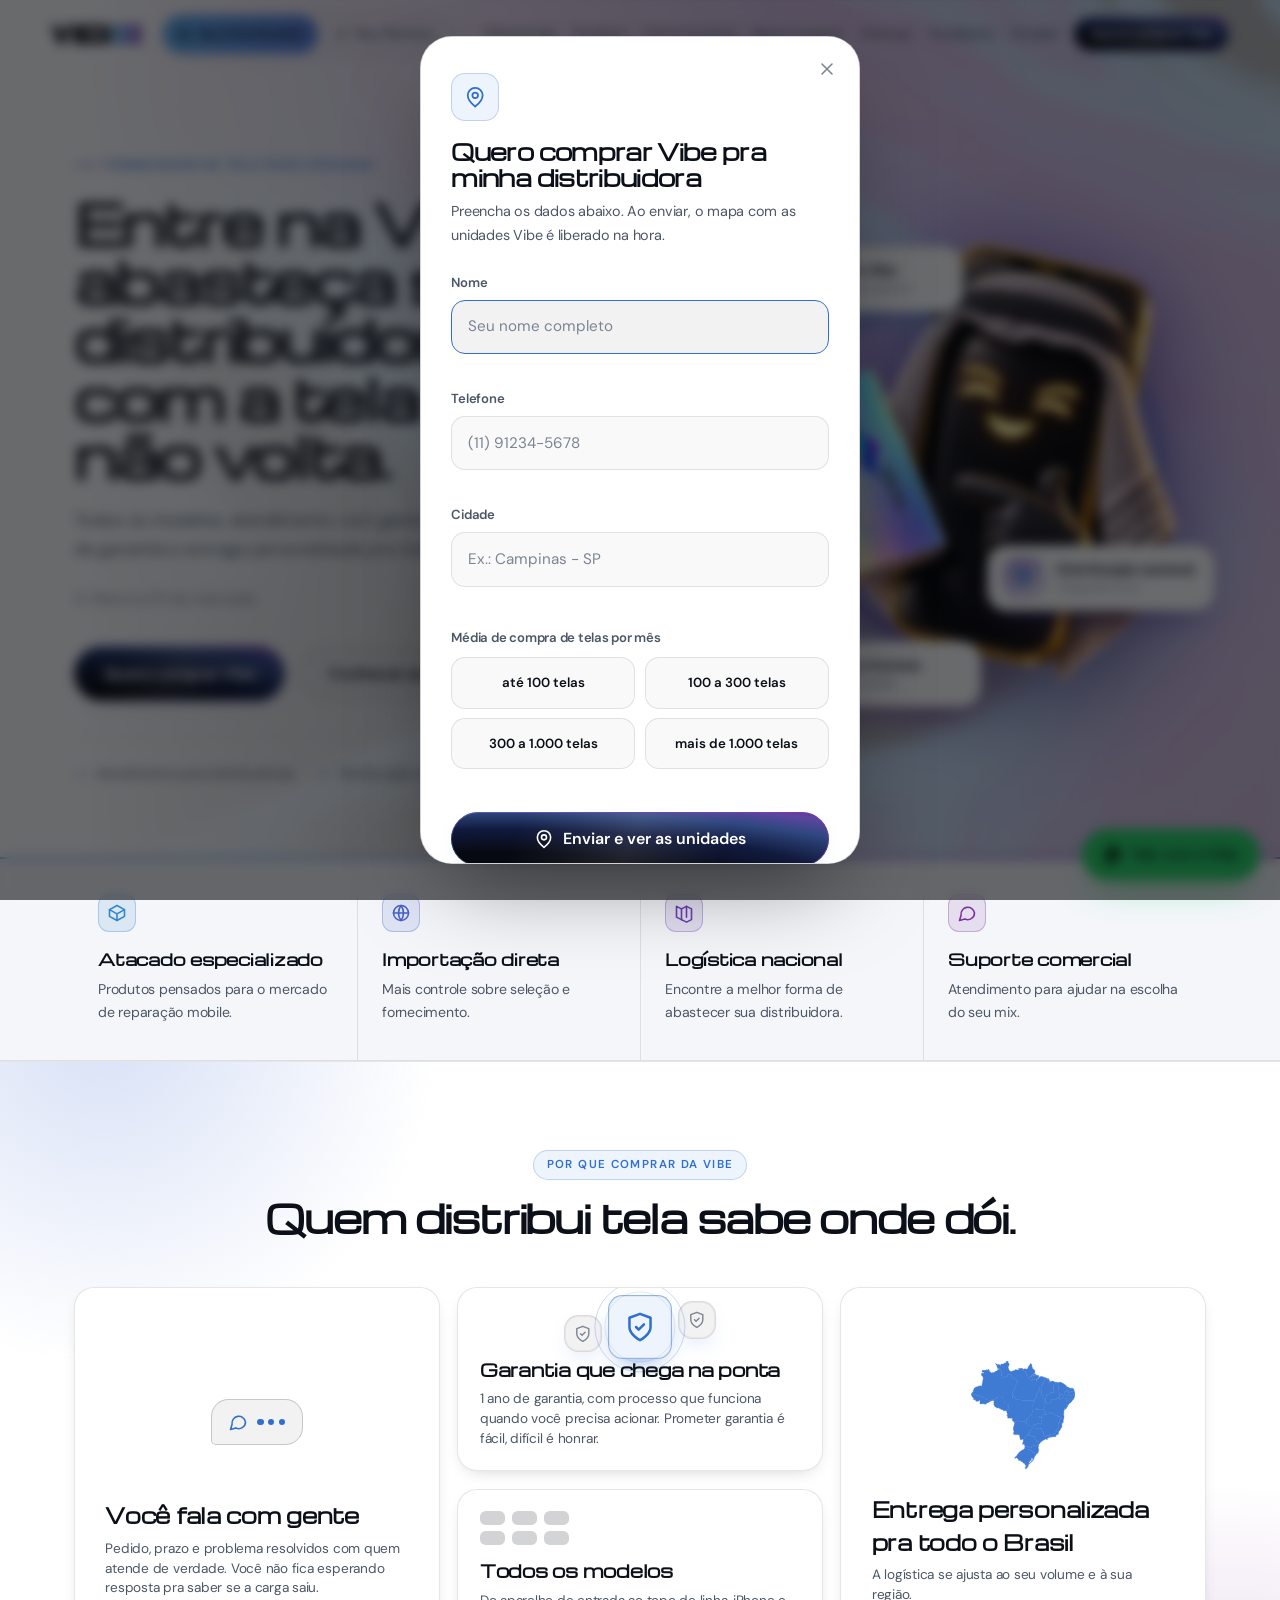
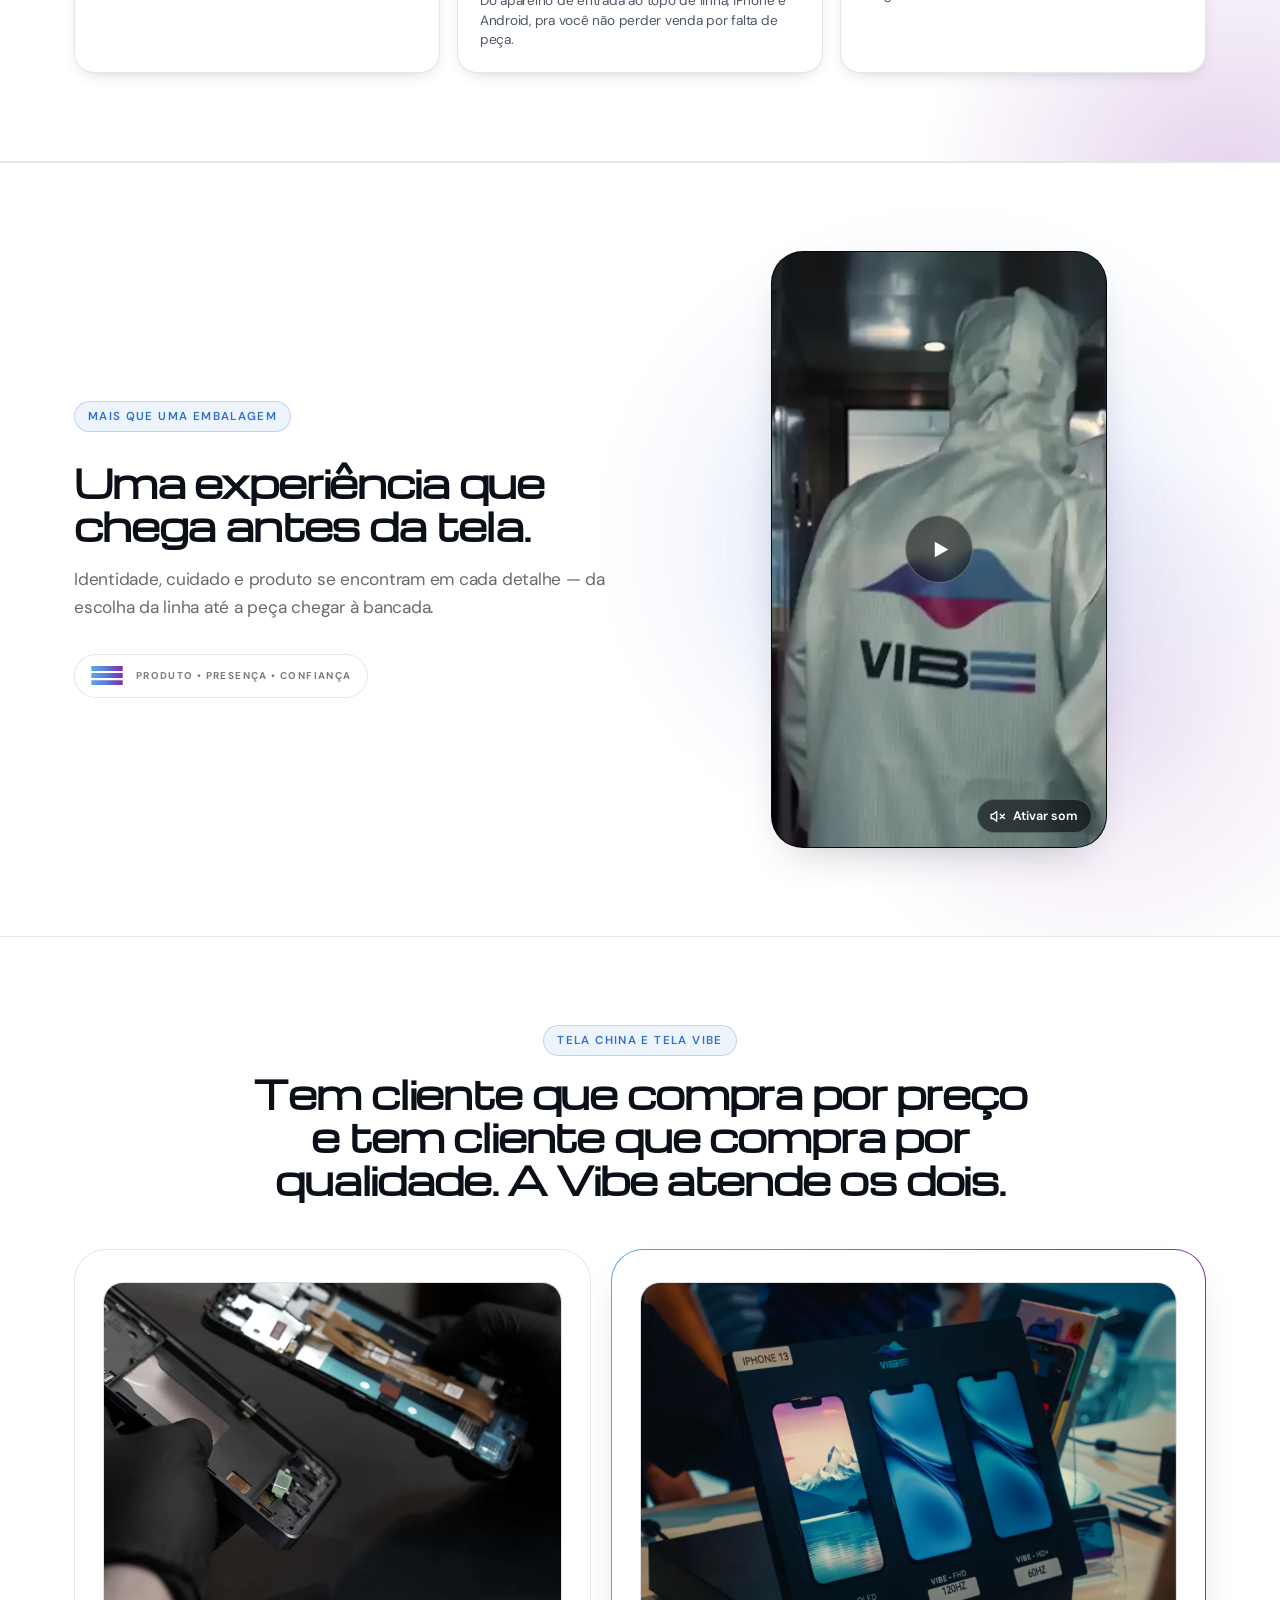
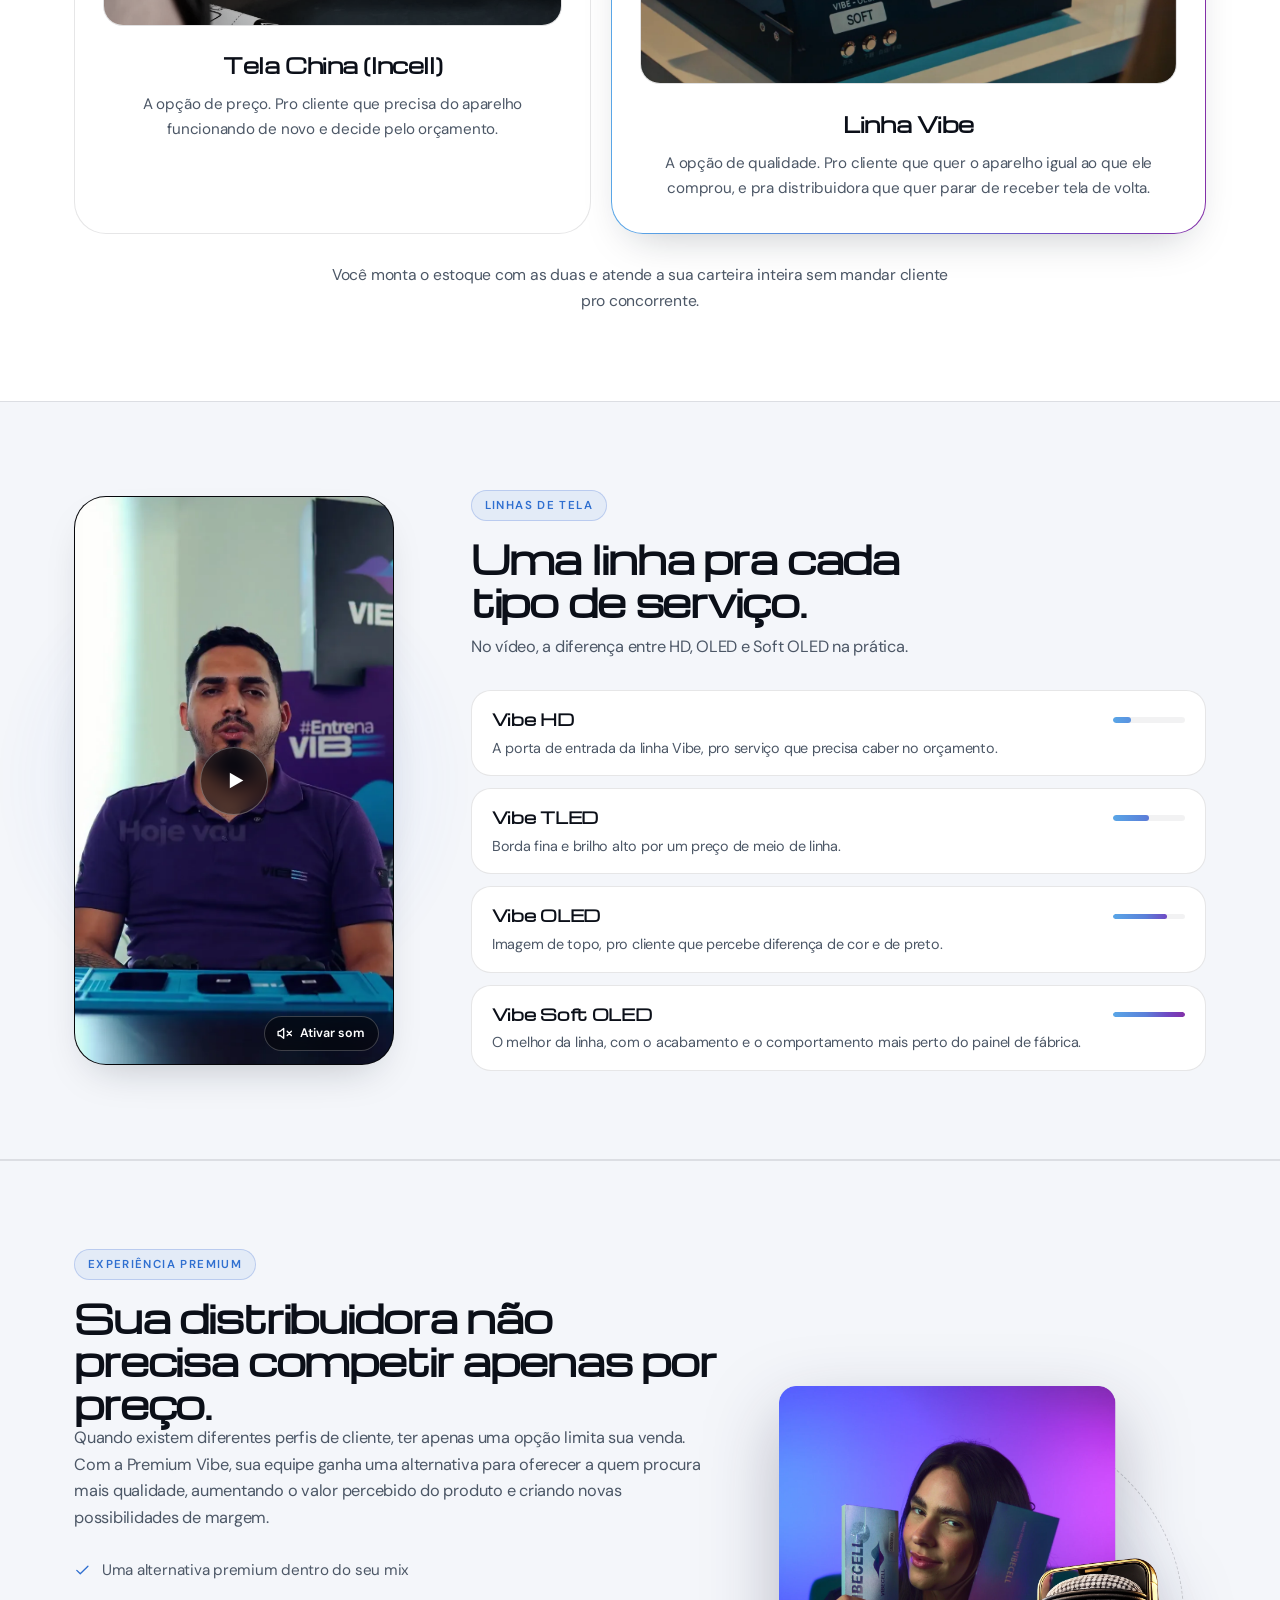
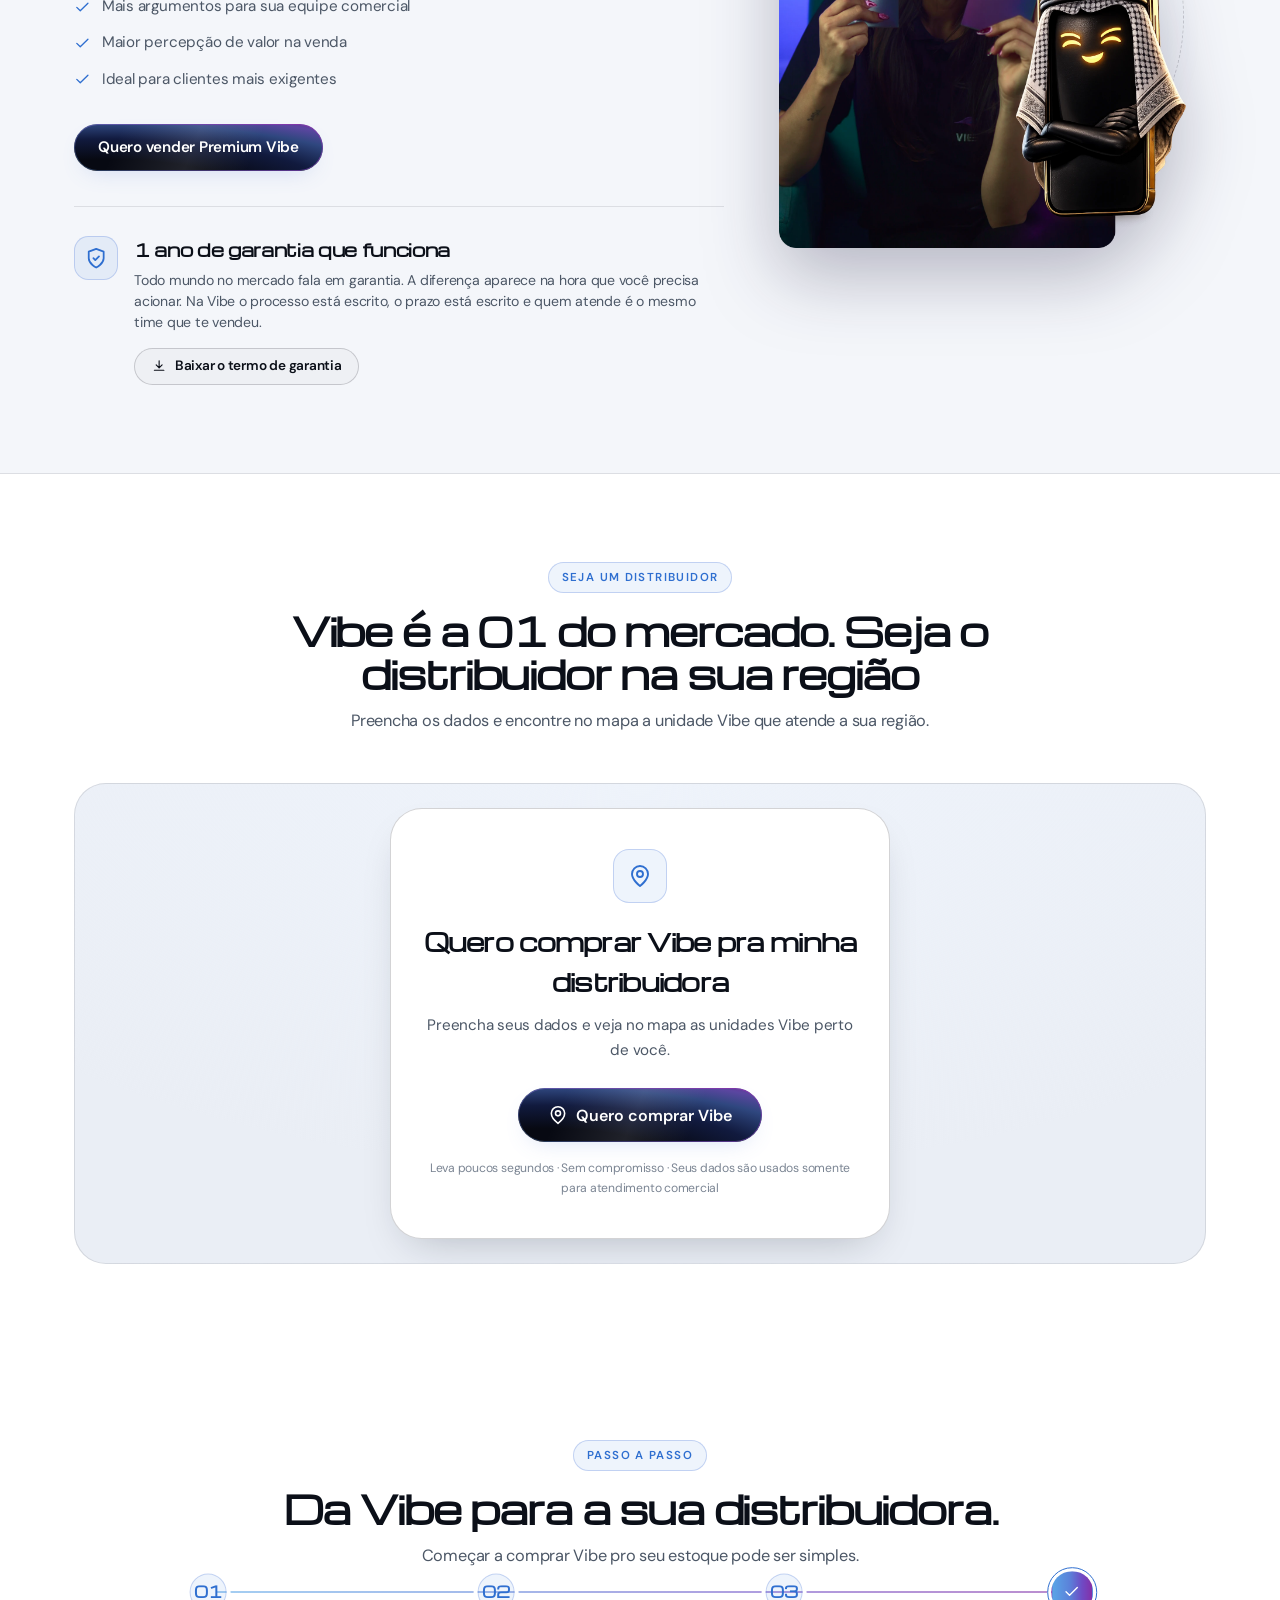
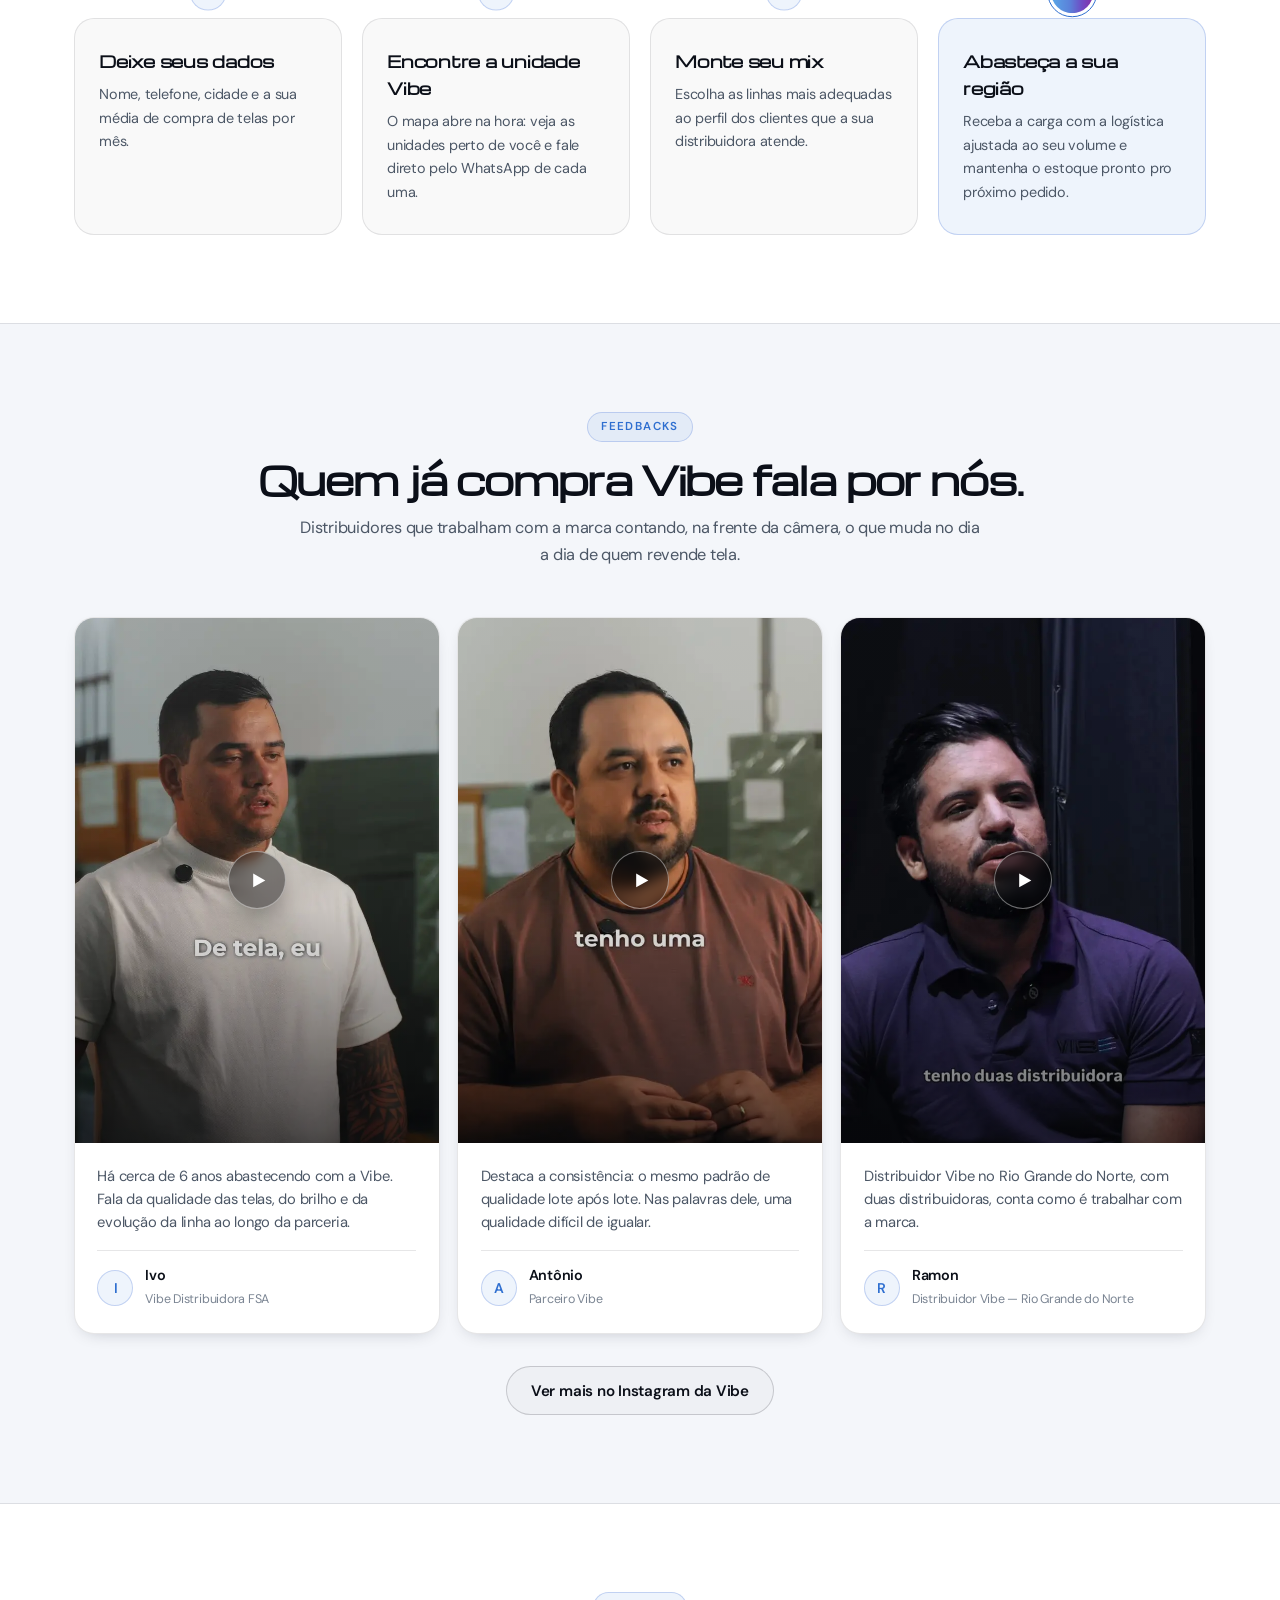
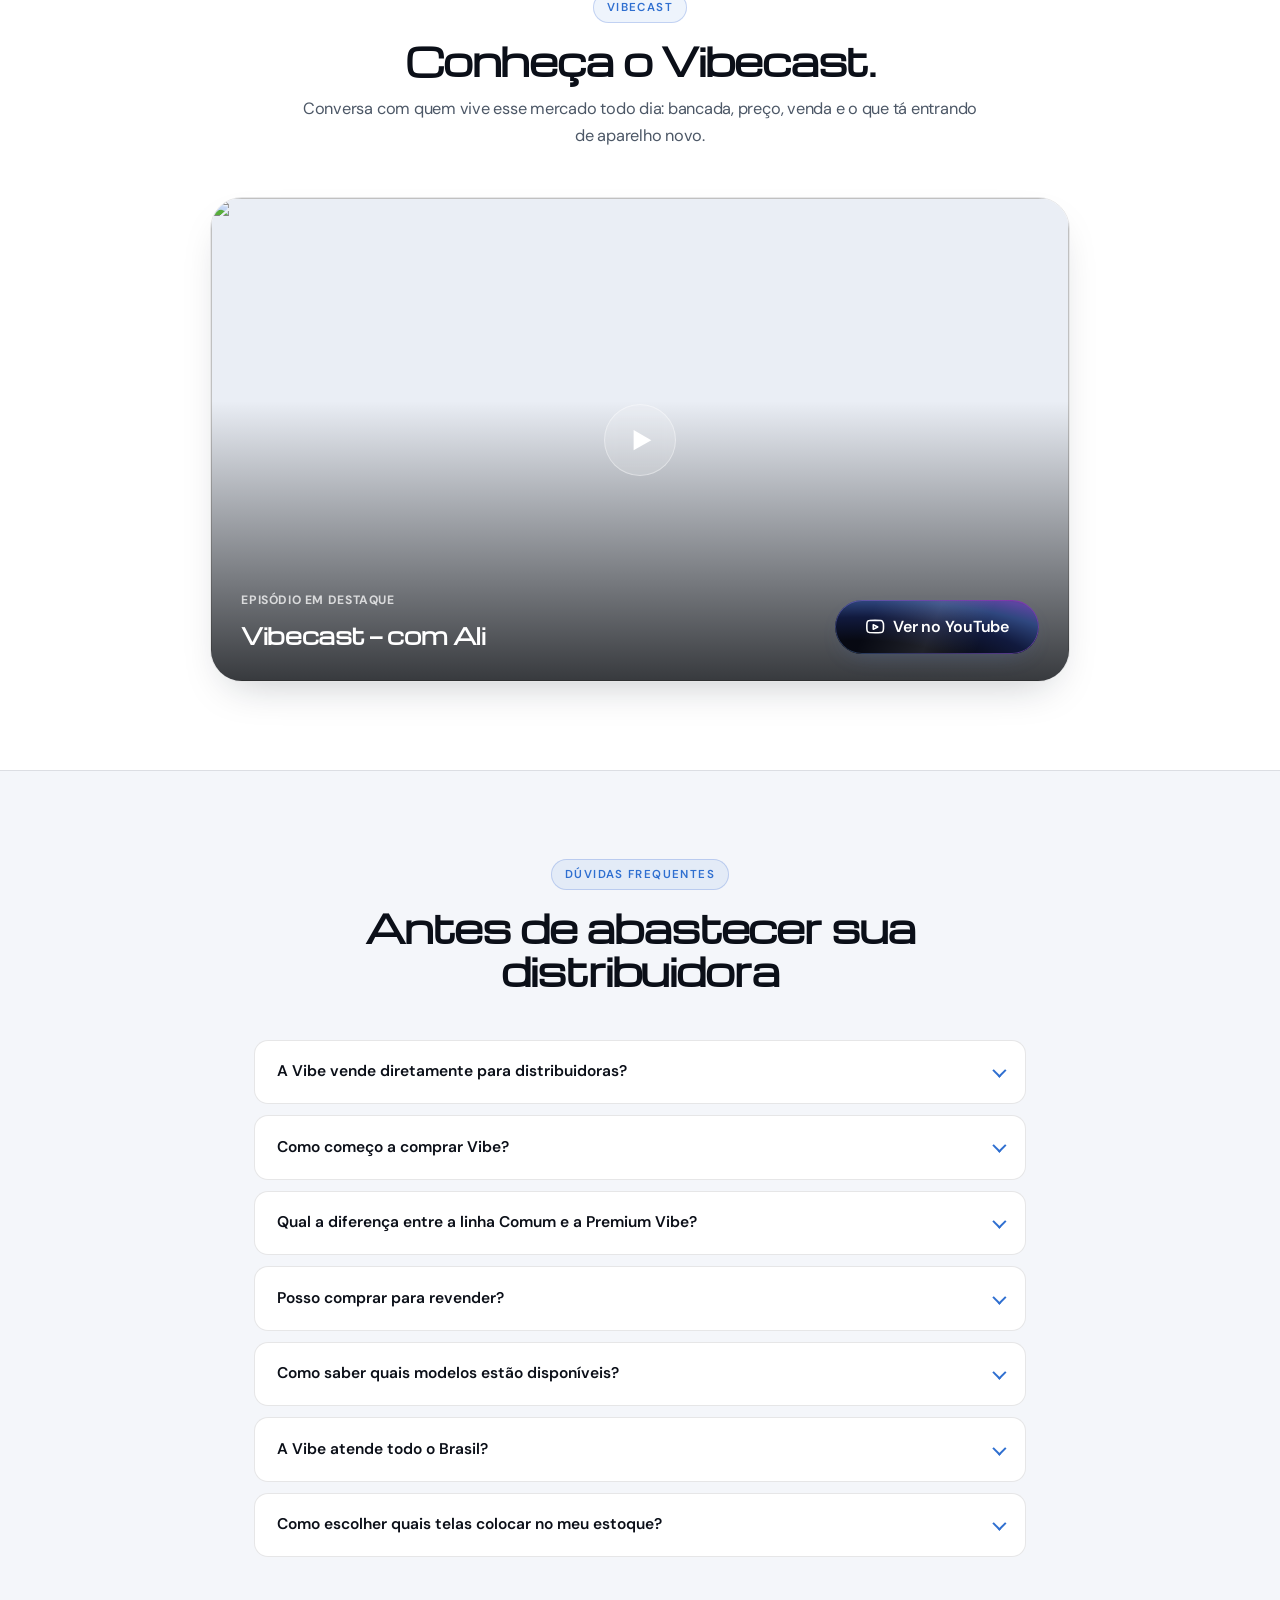
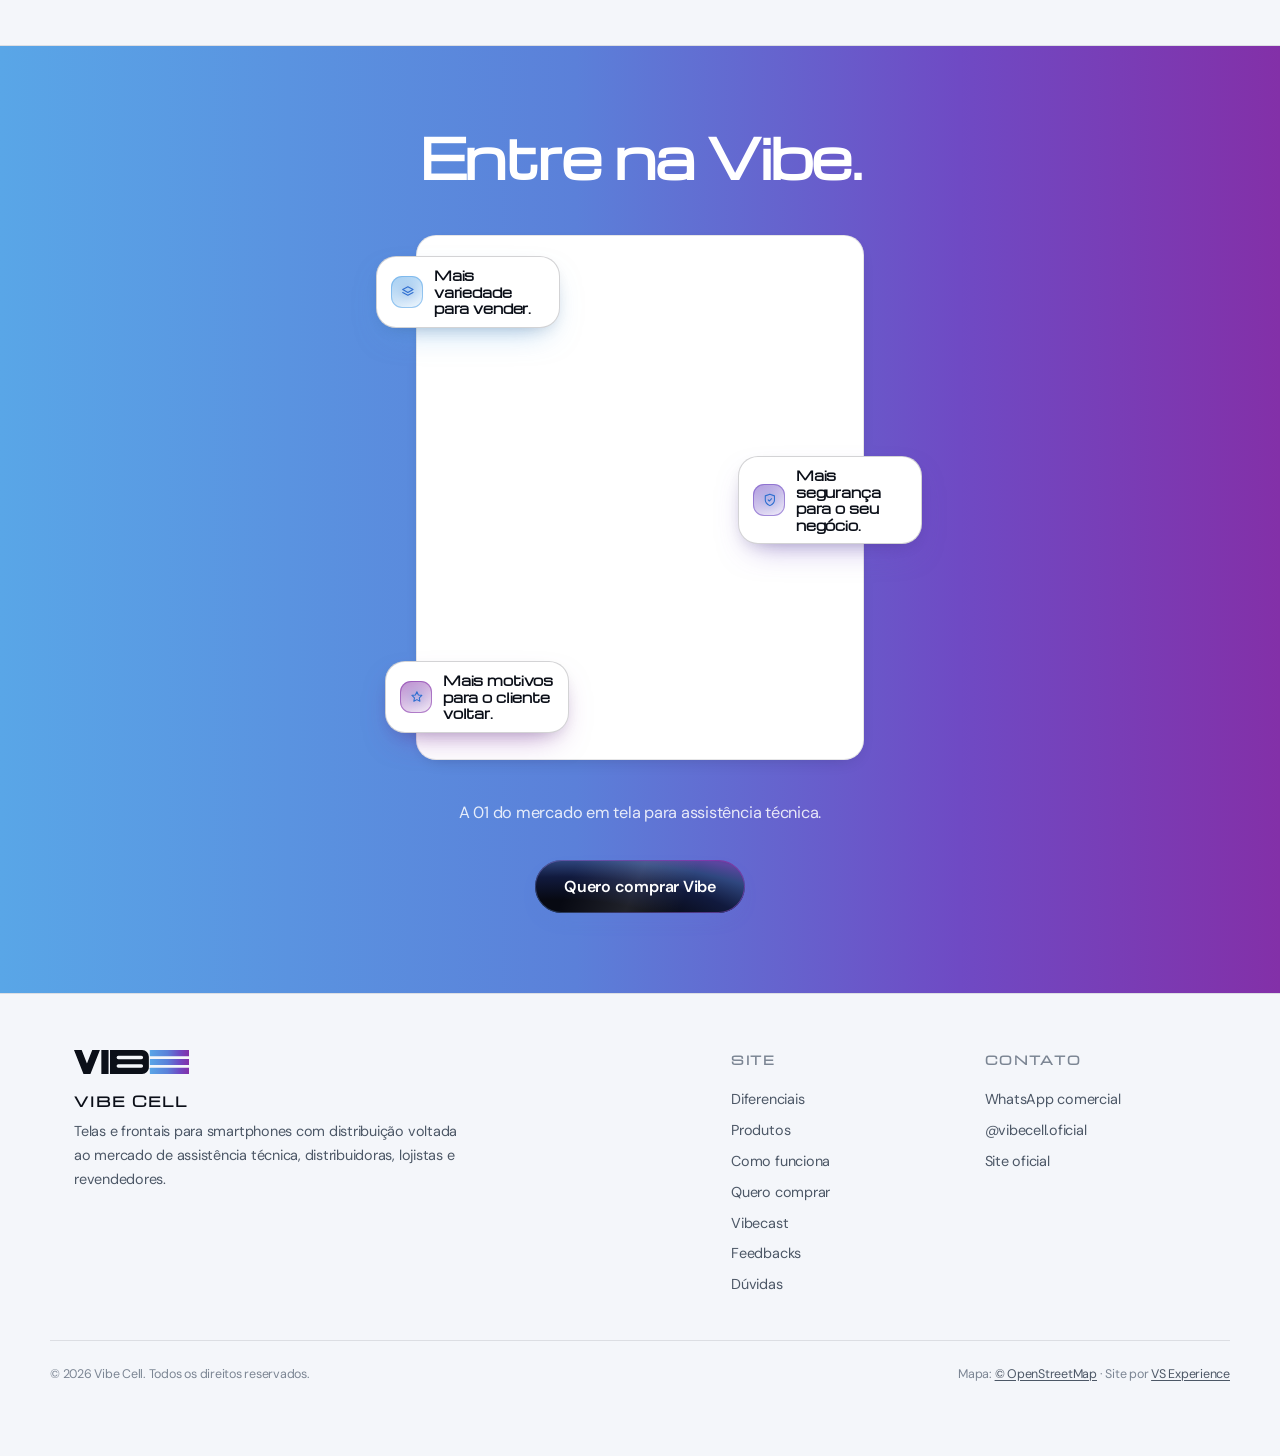
==== commit c8cef98f: "Vibe" ====
--- a/distribuidor.html
+++ b/distribuidor.html
@@ -15,7 +15,7 @@
 <link rel="preconnect" href="https://fonts.googleapis.com">
 <link rel="preconnect" href="https://fonts.gstatic.com" crossorigin>
 <link href="https://fonts.googleapis.com/css2?family=Michroma&family=DM+Sans:wght@400;500;600;700&display=swap" rel="stylesheet">
-<link rel="stylesheet" href="assets/css/style.css">
+<link rel="stylesheet" href="assets/css/style.css?v=20260923d">
 <link rel="icon" href="data:image/svg+xml,<svg xmlns='http://www.w3.org/2000/svg' viewBox='0 0 100 100'><defs><linearGradient id='g' x1='0' y1='0' x2='1' y2='0'><stop offset='0' stop-color='%2359A6E7'/><stop offset='.45' stop-color='%235B80D9'/><stop offset='1' stop-color='%238330A8'/></linearGradient></defs><rect width='100' height='100' rx='22' fill='%23050609'/><g fill='url(%23g)'><rect x='18' y='24' width='64' height='14' rx='1.5'/><rect x='18' y='43' width='64' height='14' rx='1.5'/><rect x='18' y='62' width='64' height='14' rx='1.5'/></g></svg>">
 </head>
 <body>
@@ -411,12 +411,6 @@
           <small class="gate-note" data-c="distGate.micro"></small>
         </div>
       </div>
-
-      <div class="form-ok" id="distribuidorOk" hidden>
-        <span class="gate-ico"><svg class="ico"><use href="#i-check"/></svg></span>
-        <h3>Recebemos seus dados.</h3>
-        <p>Abrimos a conversa no WhatsApp da Vibe com tudo preenchido — é só enviar. Se a aba não abriu, o comercial retorna por aqui mesmo.</p>
-      </div>
     </div>
   </section>
 
@@ -588,16 +582,10 @@
         <input type="tel" id="lw" name="whatsapp" inputmode="numeric" autocomplete="tel" placeholder="(11) 91234-5678" required>
         <span class="erro" data-erro="whatsapp"></span>
       </div>
-
-      <div class="campo-perfil">
-        <span class="campo-perfil-lbl">Você é:</span>
-        <!-- Campo do lead, não seletor de visão: a escolha de perfil mora
-             na porta de entrada (index.html). Aqui só marca quem está
-             preenchendo, sem trocar o conteúdo da página. -->
-        <div class="mini-pill" role="group" aria-label="Você é distribuidor ou técnico?">
-          <button type="button" class="mini-btn" data-perfil-lead="distribuidor" aria-pressed="false">Distribuidor</button>
-          <button type="button" class="mini-btn" data-perfil-lead="tecnico" aria-pressed="false">Técnico</button>
-        </div>
+      <div class="campo">
+        <label for="lend">Endereço</label>
+        <input type="text" id="lend" name="endereco" autocomplete="street-address" placeholder="Rua, número, bairro e cidade" required>
+        <span class="erro" data-erro="endereco"></span>
       </div>
 
       <label class="check">
@@ -633,7 +621,7 @@
       <div class="campo">
         <label for="dnome">Nome</label>
         <input type="text" id="dnome" name="nome" autocomplete="name" placeholder="Seu nome completo" required>
-        <span class="erro" data-erro="nome"></span>
+        <span class="erro" data-erro="dnome"></span>
       </div>
       <div class="campo">
         <label for="dtel">Telefone</label>
@@ -641,15 +629,9 @@
         <span class="erro" data-erro="telefone"></span>
       </div>
       <div class="campo">
-        <label for="dcep">CEP</label>
-        <input type="text" id="dcep" name="cep" inputmode="numeric" autocomplete="postal-code" placeholder="00000-000" required>
-        <span class="cep-info" id="cepInfo"></span>
-        <span class="erro" data-erro="cep"></span>
-      </div>
-      <div class="campo">
-        <label for="dend">Endereço</label>
-        <input type="text" id="dend" name="endereco" autocomplete="street-address" placeholder="Rua, número e bairro" required>
-        <span class="erro" data-erro="endereco"></span>
+        <label for="dcid">Cidade</label>
+        <input type="text" id="dcid" name="cidade" autocomplete="address-level2" placeholder="Ex.: Campinas - SP" required>
+        <span class="erro" data-erro="cidade"></span>
       </div>
       <!-- As opções saem de CONFIG.faixasCompraTelas (data.js) -->
       <div class="campo campo-faixa">
@@ -658,11 +640,11 @@
         <span class="erro" data-erro="faixa"></span>
       </div>
       <button type="submit" class="btn btn-primary btn-lg btn-full">
-        <svg class="ico"><use href="#i-whats"/></svg> Enviar e falar no WhatsApp
+        <svg class="ico"><use href="#i-pin"/></svg> Enviar e ver as unidades
       </button>
       <small class="modal-note">
         <svg class="ico"><use href="#i-lock"/></svg>
-        Ao enviar, a conversa abre no WhatsApp da Vibe com esses dados preenchidos.
+        Ao enviar, o mapa com as unidades Vibe é liberado na hora.
       </small>
     </form>
   </div>
@@ -695,8 +677,8 @@
 <!-- Esta página é travada na visão Distribuidor. A escolha de perfil mora
      em index.html; outraUrl é o outro lado do site. -->
 <script>window.PAGINA_PERSONA = { fixa: 'distribuidor', outraUrl: 'tecnico.html' };</script>
-<script src="assets/js/shader-bg.js"></script>
-<script src="assets/js/data.js"></script>
-<script src="assets/js/app.js"></script>
+<script src="assets/js/shader-bg.js?v=20260923d"></script>
+<script src="assets/js/data.js?v=20260923d"></script>
+<script src="assets/js/app.js?v=20260923d"></script>
 </body>
 </html>
--- a/assets/css/style.css
+++ b/assets/css/style.css
@@ -361,7 +361,7 @@
    flutuante. No topo ele permanece totalmente transparente. */
 #hdr.scrolled .hdr-in,
 #hdr.menu-open .hdr-in{
-  max-width:1100px;min-height:52px;
+  max-width:1140px;min-height:52px;
   padding:.42rem .55rem .42rem .85rem;
   border-color:var(--border-2);border-radius:100px;
   background:color-mix(in srgb,var(--hdr-bg-2) 88%,transparent);
@@ -376,7 +376,7 @@
 }
 #hdr.scrolled .wm{--wm-h:17px}
 #hdr.scrolled .pill-btn{padding:.42rem .78rem;font-size:.8rem}
-#hdr.scrolled .nav{gap:.9rem}
+#hdr.scrolled .nav{gap:.8rem}
 #hdr.scrolled .nav a{font-size:.8rem}
 #hdr.scrolled .nav .btn-sm{padding:.55rem .9rem;font-size:.8rem}
 #hdr.menu-open .hdr-in{border-radius:var(--r-lg)}
@@ -416,7 +416,7 @@
 }
 .pill-btn{
   position:relative;display:flex;align-items:center;gap:.45rem;
-  padding:.5rem .95rem;border-radius:100px;
+  padding:.5rem .85rem;border-radius:100px;
   font-size:.85rem;font-weight:600;color:var(--text-2);
   transition:color .25s, background .25s;white-space:nowrap;
 }
@@ -431,8 +431,8 @@
   box-shadow:0 4px 16px -6px var(--acc-glow);
 }
 
-.nav{display:flex;align-items:center;gap:1.35rem}
-.nav a{font-size:.86rem;font-weight:500;color:var(--text-2);white-space:nowrap}
+.nav{display:flex;align-items:center;gap:1rem}
+.nav a{font-size:.82rem;font-weight:500;color:var(--text-2);white-space:nowrap}
 .nav a:not(.btn){transition:color .2s}
 .nav a:hover{color:var(--text)}
 .nav a.btn{color:var(--acc-ink)}
@@ -1646,7 +1646,6 @@
 .faixa-grid button:hover{border-color:var(--acc-glow)}
 .faixa-grid button.is-on{background:var(--grad-cta);color:var(--acc-ink);border-color:transparent}
 #modalDist .btn-full{margin-top:.5rem}
-.cep-info{display:block;margin-top:.35rem;font-size:.78rem;color:var(--acc)}
 .form-ok{text-align:center;padding:1rem}
 .form-ok .gate-ico{margin-inline:auto}
 .form-ok h3{font-family:var(--ff-tit);font-size:1.25rem;font-weight:800;margin-bottom:.6rem}
@@ -1877,12 +1876,6 @@
 .campo input.inv{border-color:#ef4444}
 .erro{display:block;font-size:.78rem;color:#e11d48;margin-top:.35rem;min-height:1em}
 
-.campo-perfil{display:flex;align-items:center;gap:.85rem;margin:.35rem 0 1.1rem;flex-wrap:wrap}
-.campo-perfil-lbl{font-size:.82rem;font-weight:600;color:var(--text-2)}
-.mini-pill{display:flex;gap:.3rem;padding:.25rem;border-radius:100px;background:var(--surface);border:1px solid var(--border)}
-.mini-btn{padding:.4rem .9rem;border-radius:100px;font-size:.82rem;font-weight:600;color:var(--text-2);transition:.25s}
-.mini-btn.is-on{background:var(--grad-cta);color:var(--acc-ink)}
-
 .check{display:flex;gap:.6rem;align-items:flex-start;font-size:.83rem;color:var(--text-2);cursor:pointer;margin-bottom:.15rem}
 .check input{width:17px;height:17px;margin-top:.15rem;accent-color:var(--c-azul);flex:none;cursor:pointer}
 .modal-note{display:flex;align-items:flex-start;justify-content:center;gap:.4rem;margin-top:.9rem;font-size:.75rem;color:var(--muted)}
@@ -1895,10 +1888,32 @@
   .modal-ico{display:none}
   .modal-sub{margin-bottom:1rem}
 }
-@media (max-width:1100px){
-  .nav{gap:1rem}
-  .nav a{font-size:.82rem}
-  #hdr.scrolled .hdr-in{max-width:calc(100% - 2rem)}
+/* Header em três faixas: completo (≥1240px), compacto (sem ícones na pílula
+   e com respiros menores) e, abaixo de 1120px, menu hambúrguer. Logo +
+   pílula + 8 links não cabem na cápsula antes disso sem estourar a borda. */
+@media (min-width:1120px) and (max-width:1239px){
+  .hdr-in,#hdr.scrolled .hdr-in{width:calc(100% - 2rem)}
+  .pill-btn .ico{display:none}
+  .nav,#hdr.scrolled .nav{gap:.7rem}
+  .nav a,#hdr.scrolled .nav a{font-size:.8rem}
+  .nav .btn-sm,#hdr.scrolled .nav .btn-sm{padding:.55rem .85rem;font-size:.8rem}
+}
+@media (max-width:1119px){
+  #hdr.menu-open .hdr-in{border-radius:var(--r-lg) var(--r-lg) 0 0}
+  .nav{
+    position:absolute;top:calc(100% - 1px);left:-1px;right:-1px;
+    flex-direction:column;align-items:stretch;gap:0;
+    background:var(--hdr-bg-2);border-bottom:1px solid var(--border);
+    border-inline:1px solid var(--border-2);border-radius:0 0 var(--r-lg) var(--r-lg);
+    padding:1rem 1.5rem 1.5rem;
+    transform:translateY(-120%);visibility:hidden;pointer-events:none;
+    transition:transform .35s var(--ease), visibility 0s .35s;
+    z-index:-1;
+  }
+  .nav.aberto{transform:none;visibility:visible;pointer-events:auto;transition:transform .35s var(--ease), visibility 0s}
+  .nav a{padding:.9rem 0;border-bottom:1px solid var(--border);font-size:.95rem}
+  .nav a.btn{margin-top:1rem;border-bottom:0;justify-content:center}
+  .menu-btn{display:block}
 }
 @media (max-width:1024px){
   .hero-in{grid-template-columns:1fr;gap:3rem}
@@ -1927,21 +1942,6 @@
 @media (max-width:860px){
   .hdr-in{width:calc(100% - 2rem)}
   #hdr.scrolled .hdr-in,#hdr.menu-open .hdr-in{max-width:calc(100% - 1rem);padding-inline:.8rem;transform:translateY(.5rem)}
-  #hdr.menu-open .hdr-in{border-radius:var(--r-lg) var(--r-lg) 0 0}
-  .nav{
-    position:absolute;top:calc(100% - 1px);left:-1px;right:-1px;
-    flex-direction:column;align-items:stretch;gap:0;
-    background:var(--hdr-bg-2);border-bottom:1px solid var(--border);
-    border-inline:1px solid var(--border-2);border-radius:0 0 var(--r-lg) var(--r-lg);
-    padding:1rem 1.5rem 1.5rem;
-    transform:translateY(-120%);visibility:hidden;pointer-events:none;
-    transition:transform .35s var(--ease), visibility 0s .35s;
-    z-index:-1;
-  }
-  .nav.aberto{transform:none;visibility:visible;pointer-events:auto;transition:transform .35s var(--ease), visibility 0s}
-  .nav a{padding:.9rem 0;border-bottom:1px solid var(--border);font-size:.95rem}
-  .nav a.btn{margin-top:1rem;border-bottom:0;justify-content:center}
-  .menu-btn{display:block}
   .rodape-in{grid-template-columns:1fr}
 }
 @media (max-width:620px){
